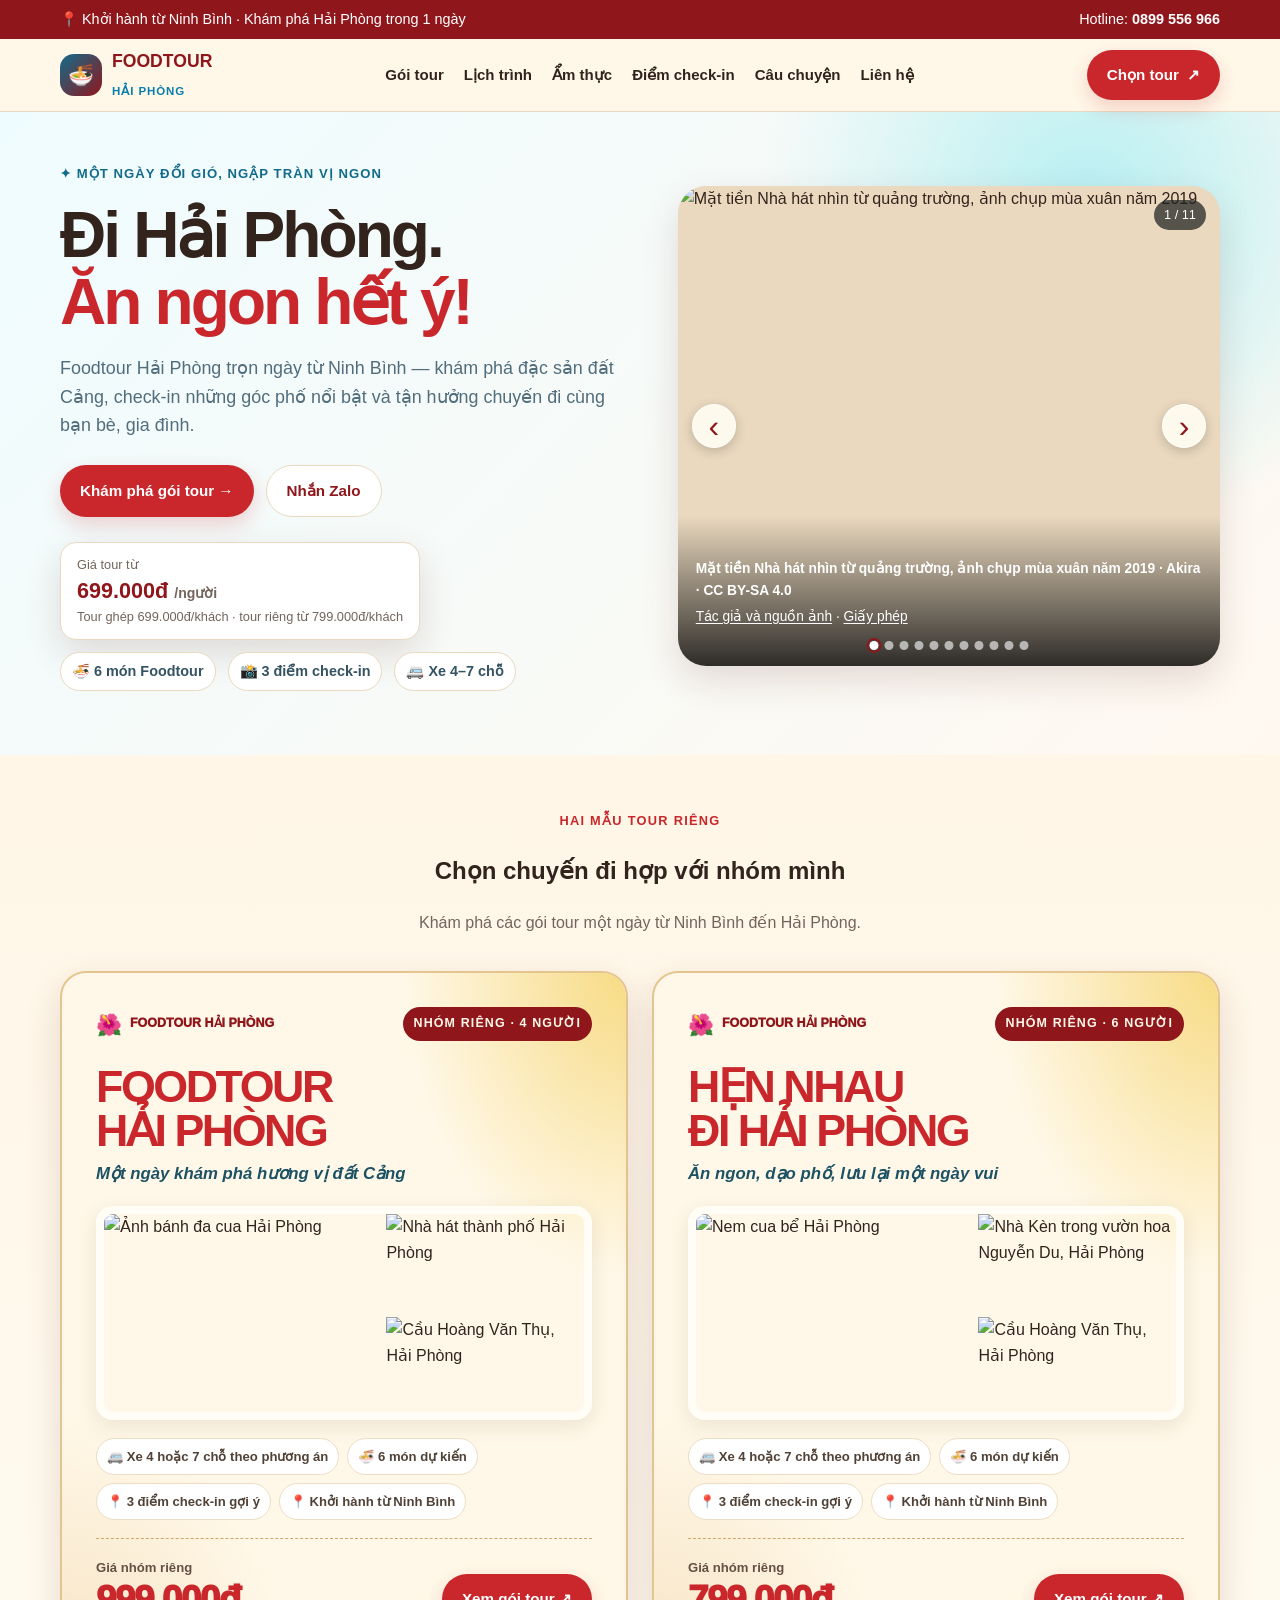
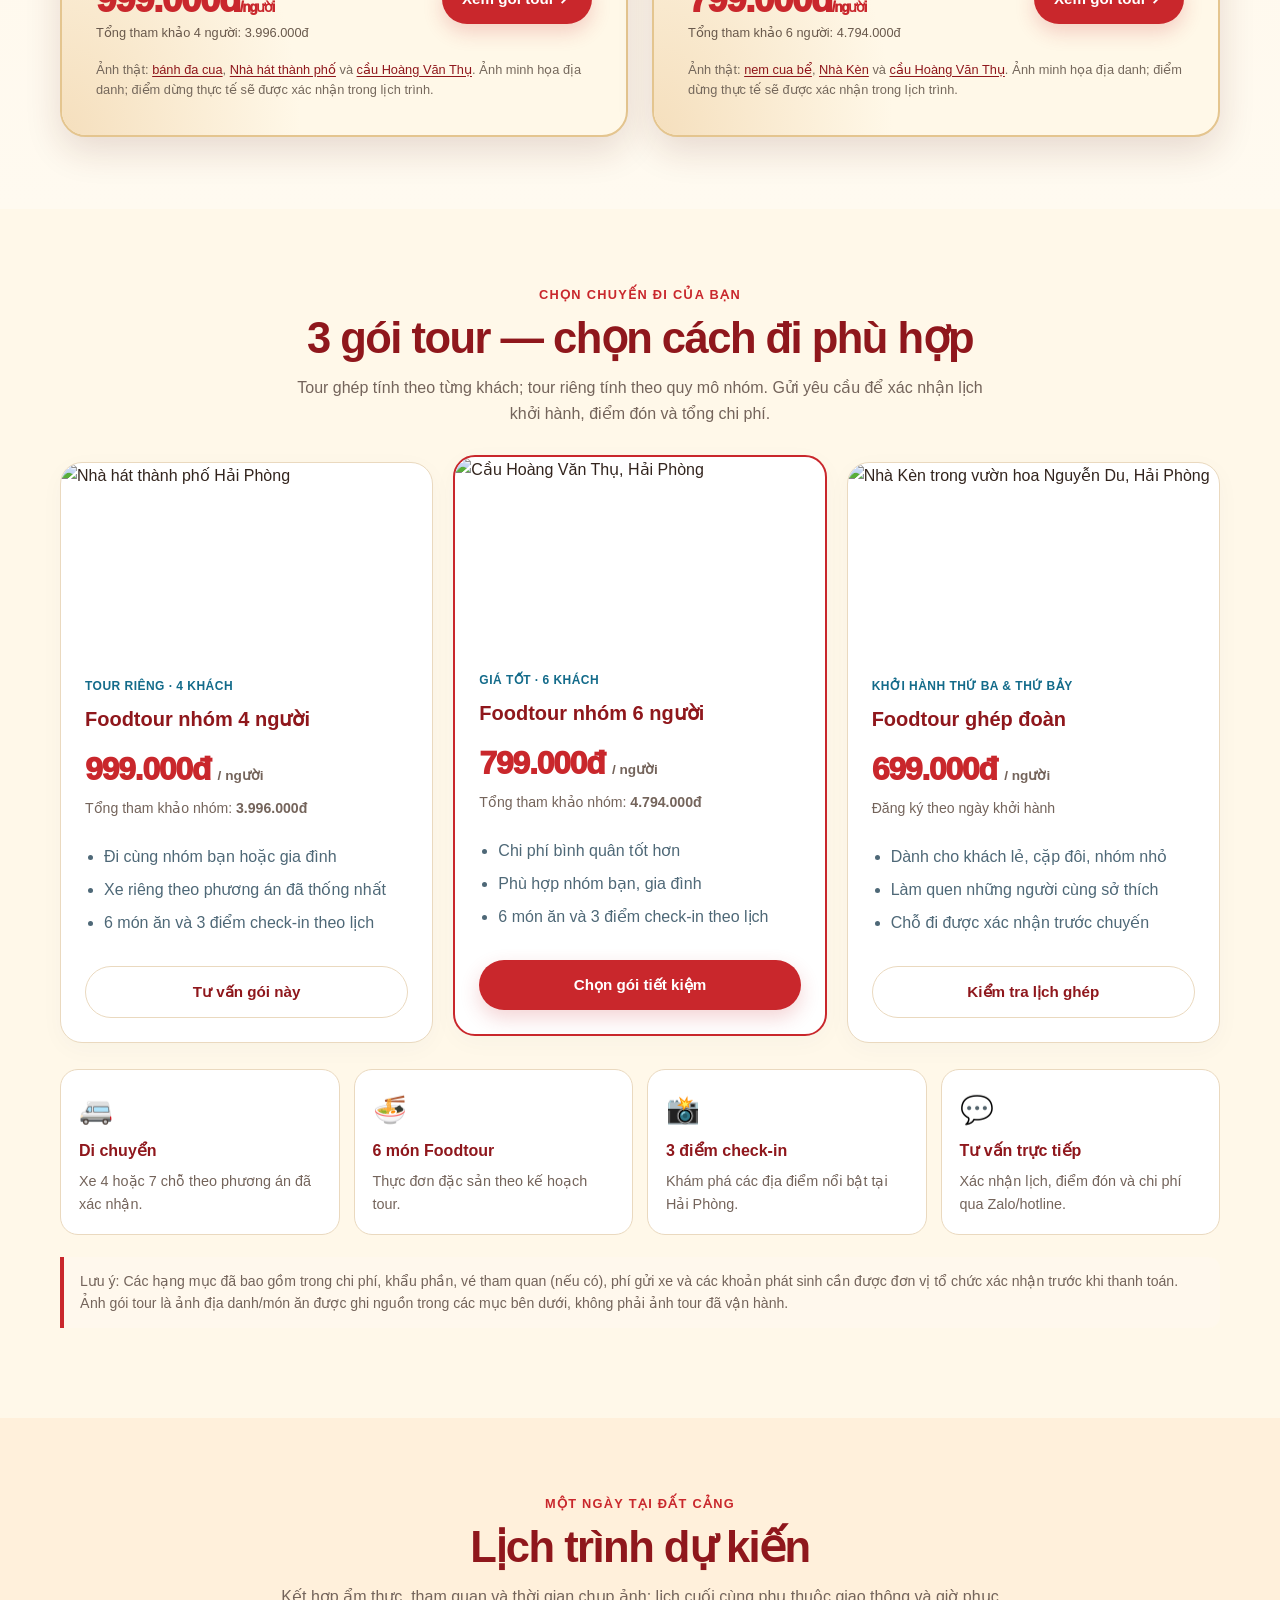
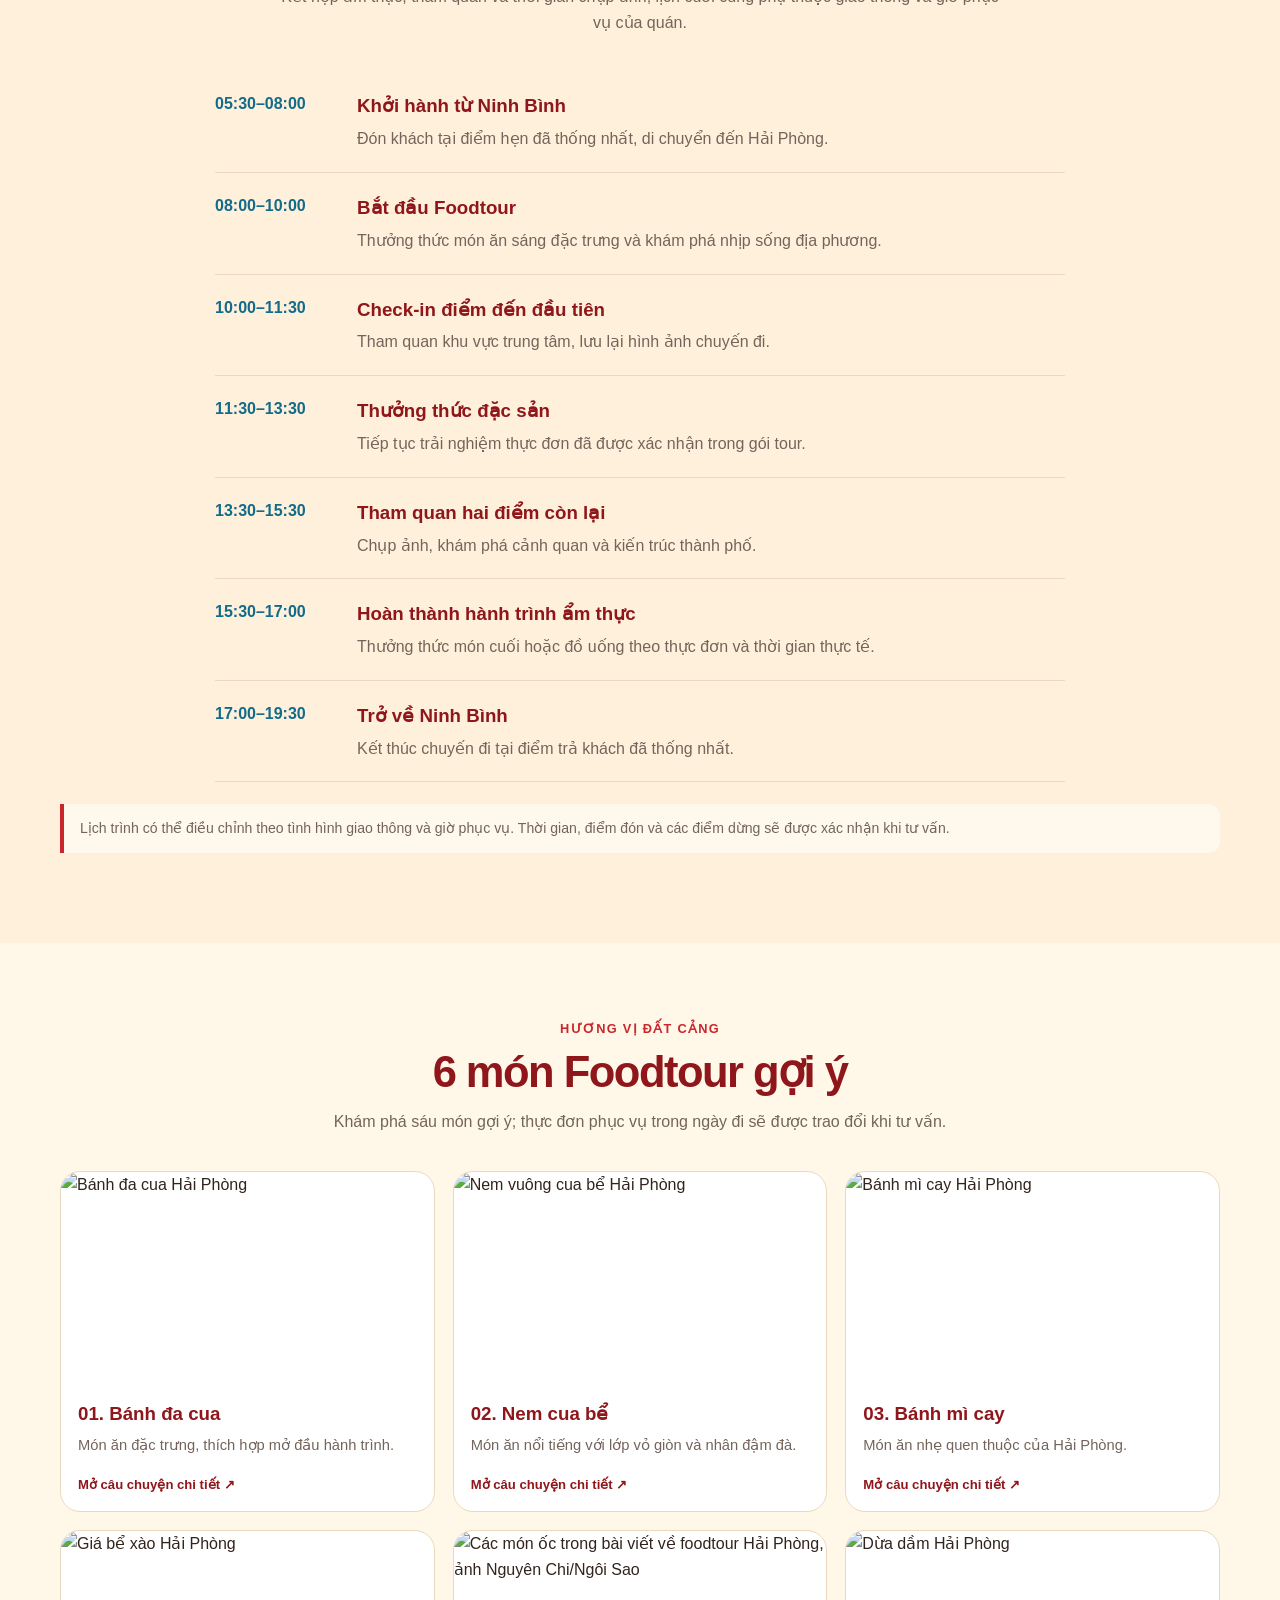
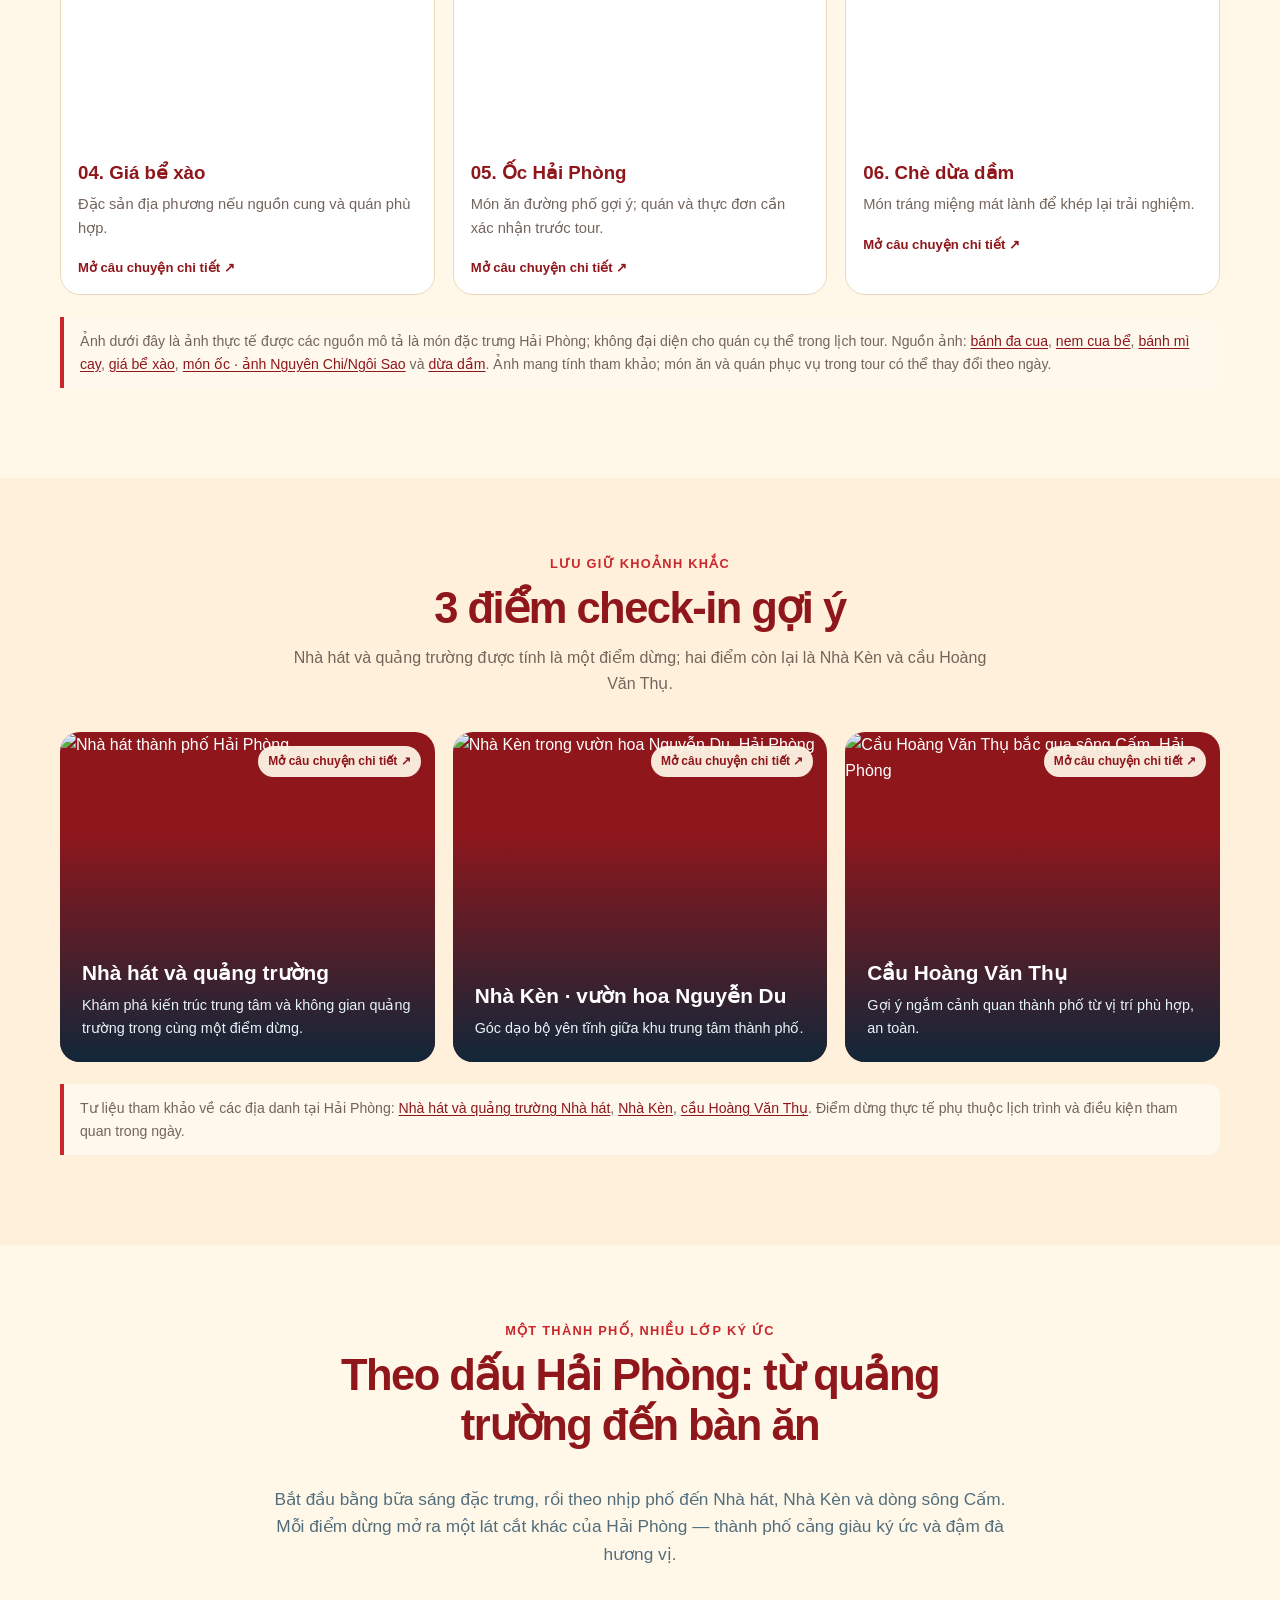
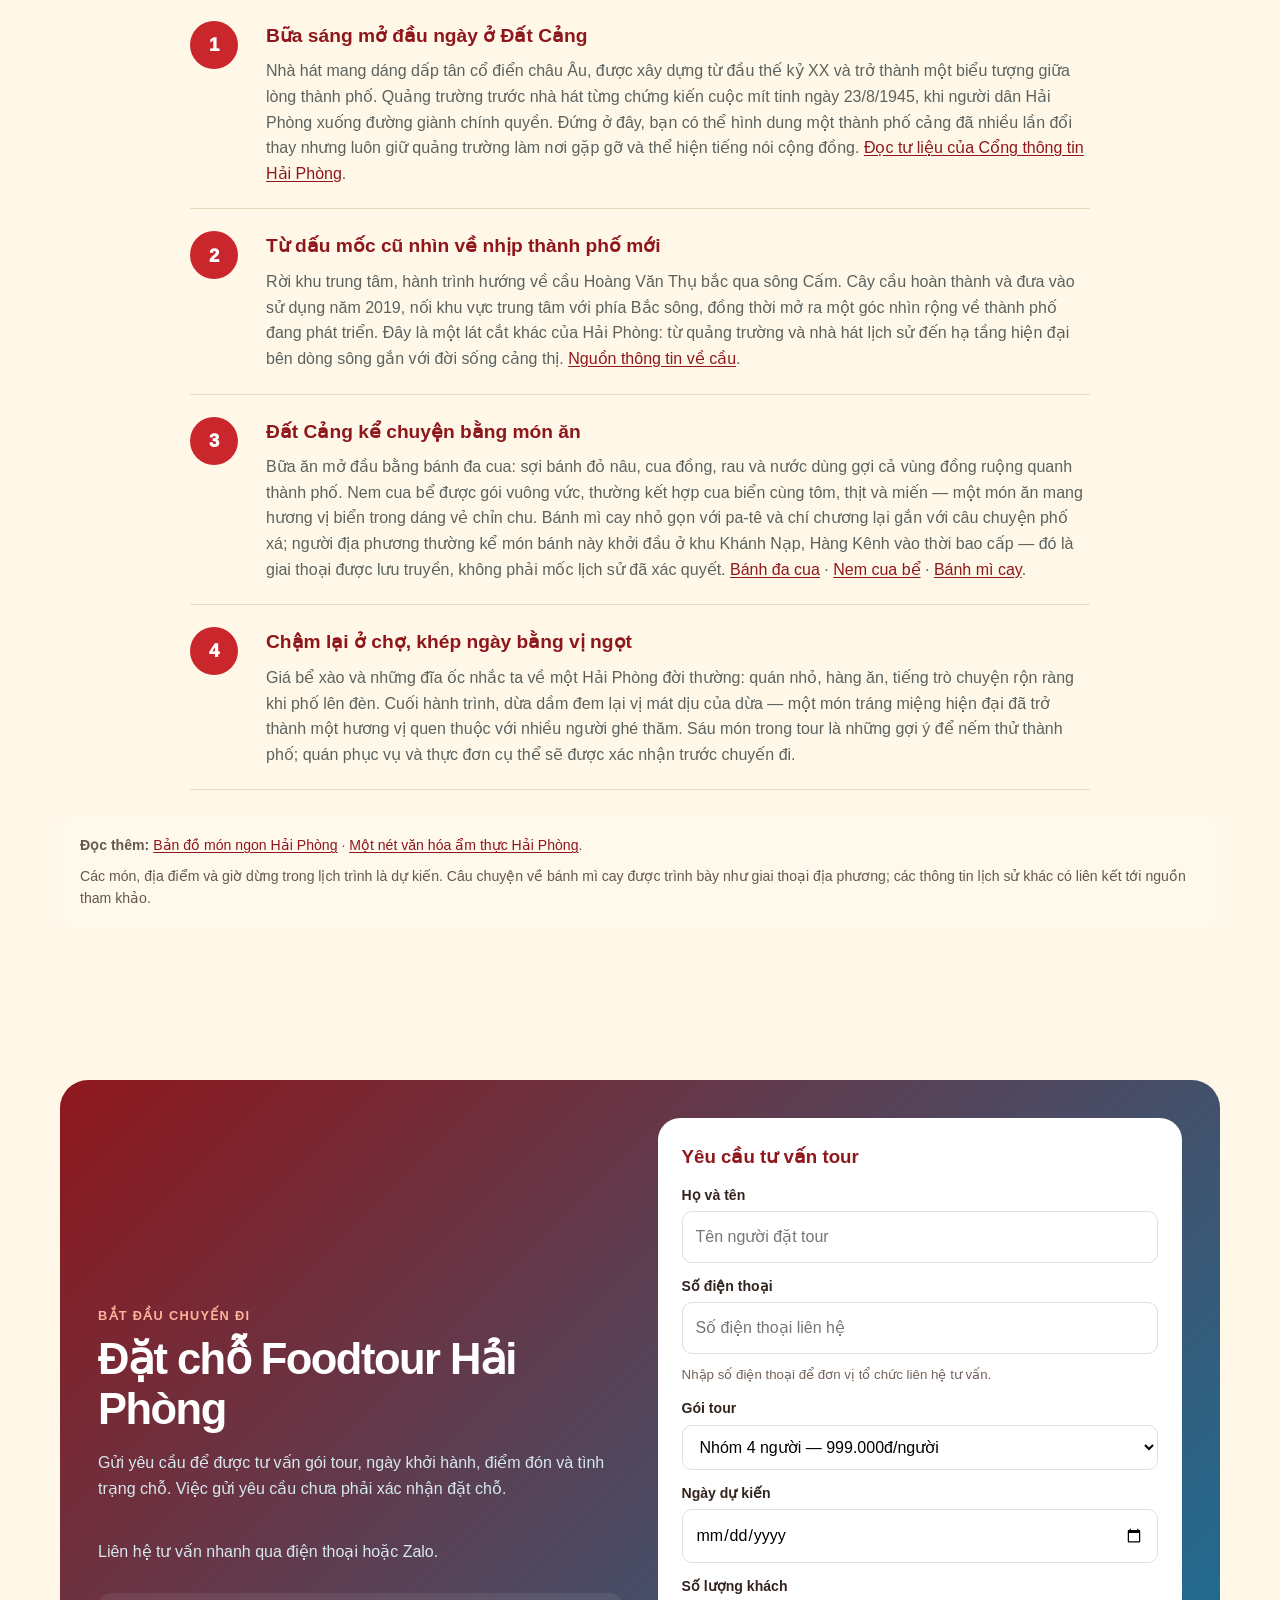
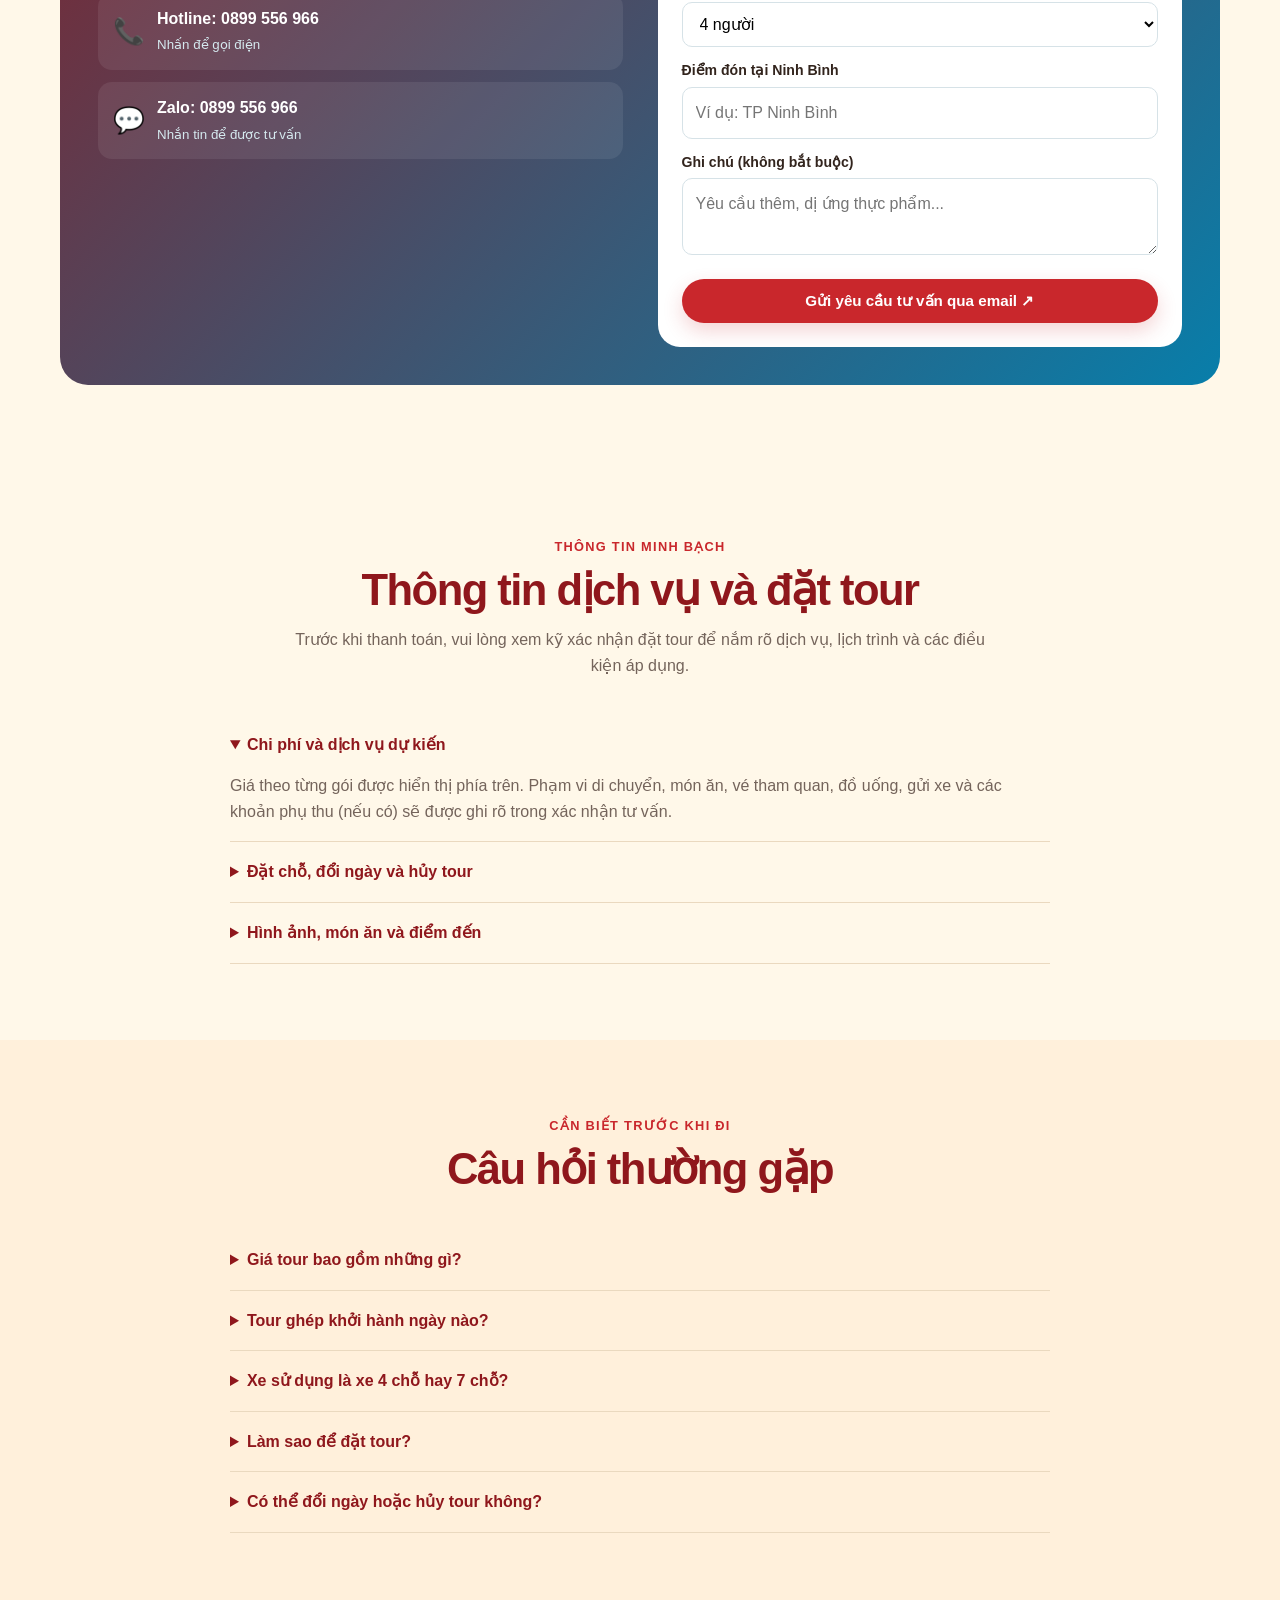
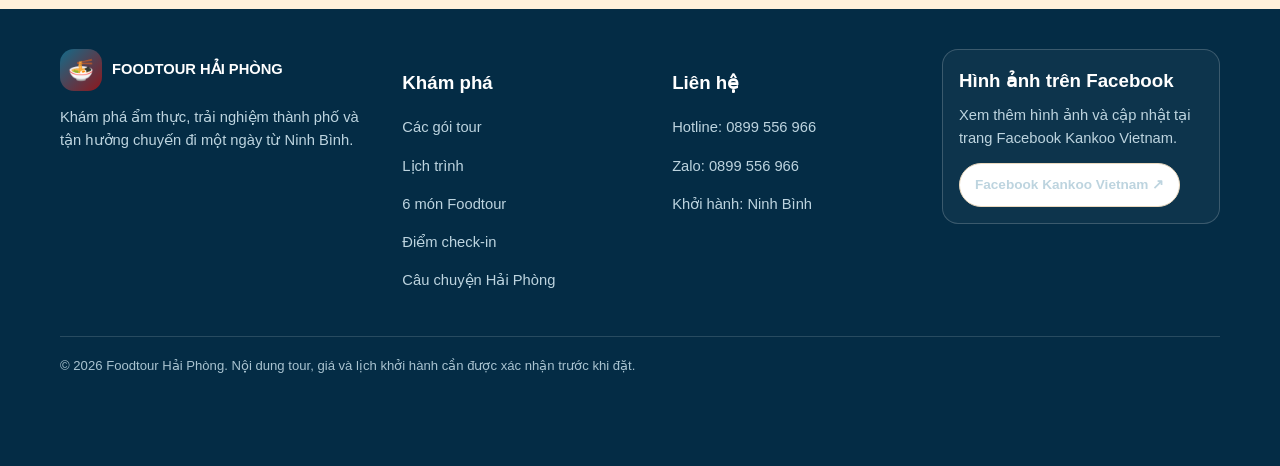
==== index.html @ d8fe3d0b "Cập nhật giá tour và nội dung tư vấn" ====
<!doctype html>
<html lang="vi">
<head>
<meta charset="utf-8"><meta name="viewport" content="width=device-width, initial-scale=1">
<meta name="description" content="Foodtour Hải Phòng 1 ngày từ Ninh Bình. Ba gói tour nhóm 4, nhóm 6 và tour ghép thứ Ba, thứ Bảy. Liên hệ 0899556966 để tư vấn lịch khởi hành.">
<meta name="theme-color" content="#063b5c"><meta name="robots" content="index,follow"><meta property="og:type" content="website"><meta property="og:locale" content="vi_VN"><meta property="og:title" content="Foodtour Hải Phòng | Tour 1 ngày từ Ninh Bình"><meta property="og:description" content="Khám phá ẩm thực Hải Phòng trong một ngày. Xem gói tour và gửi yêu cầu tư vấn qua Zalo hoặc hotline."><link rel="icon" href="data:image/svg+xml,%3Csvg xmlns='http://www.w3.org/2000/svg' viewBox='0 0 64 64'%3E%3Crect width='64' height='64' rx='18' fill='%23073b5b'/%3E%3Ctext x='50%25' y='52%25' dominant-baseline='middle' text-anchor='middle' font-size='38'%3E%F0%9F%8D%9C%3C/text%3E%3C/svg%3E"><title>Foodtour Hải Phòng | Tour 1 ngày từ Ninh Bình</title>
<style>
:root{--navy:#8f171c;--blue:#136b8a;--cyan:#e0f4f8;--orange:#c9272c;--ink:#32241d;--muted:#74645b;--paper:#fff8e9;--line:#ead9bf;--green:#168b62;--shadow:0 14px 36px rgba(88,28,20,.14)}*{box-sizing:border-box}html{scroll-behavior:smooth;scroll-padding-top:84px}body{margin:0;font-family:"Segoe UI",Arial,Tahoma,sans-serif;color:var(--ink);background:var(--paper);line-height:1.6}a{color:inherit;text-decoration:none}img{display:block;max-width:100%}.wrap{width:min(1160px,92%);margin:auto}.topbar{background:var(--navy);color:white;font-size:.9rem;padding:8px 0}.topbar .wrap{display:flex;justify-content:space-between;gap:12px;flex-wrap:wrap}.nav{position:sticky;top:0;z-index:20;background:#fff8e9ed;backdrop-filter:blur(12px);border-bottom:1px solid var(--line)}.navin{display:flex;align-items:center;justify-content:space-between;min-height:72px;gap:20px}.brand{display:flex;align-items:center;gap:10px;font-weight:900;color:var(--navy);font-size:1.1rem}.logo{width:42px;height:42px;border-radius:14px;display:grid;place-items:center;background:linear-gradient(135deg,var(--blue),var(--navy));color:white;font-size:1.3rem}.links{display:flex;align-items:center;gap:20px;font-size:.94rem;font-weight:650}.links a:hover{color:var(--orange)}.btn{display:inline-flex;justify-content:center;align-items:center;gap:8px;border:0;border-radius:999px;padding:13px 20px;font-weight:800;cursor:pointer;transition:.2s;font-size:.95rem}.btn:hover{transform:translateY(-2px)}.primary{background:var(--orange);color:white;box-shadow:0 8px 20px #c9272c33}.secondary{background:white;color:var(--navy);border:1px solid var(--line)}.hero{padding:48px 0 64px;background:radial-gradient(circle at 85% 15%,#b7eff2 0,transparent 27%),linear-gradient(135deg,#effcff,#fff8f0)}.hero-grid{display:grid;grid-template-columns:1.03fr .97fr;gap:42px;align-items:center}.eyebrow{display:inline-flex;gap:8px;align-items:center;color:var(--blue);font-size:.82rem;font-weight:900;text-transform:uppercase;letter-spacing:.08em}.hero h1{font-size:clamp(2.4rem,5vw,4.5rem);line-height:1.05;letter-spacing:-.045em;margin:16px 0}.hero h1 span{color:var(--orange)}.lead{font-size:1.12rem;color:#526d7c;max-width:600px}.hero-actions{display:flex;gap:12px;flex-wrap:wrap;margin:25px 0}.ticks{display:flex;gap:12px;flex-wrap:wrap;font-size:.9rem;font-weight:700;color:#345363}.ticks span{background:#fff;padding:7px 11px;border:1px solid var(--line);border-radius:999px}.hero-photo{position:relative}.hero-photo img{width:100%;height:480px;object-fit:cover;border-radius:28px;box-shadow:var(--shadow)}.float-card{position:absolute;bottom:20px;left:-18px;background:white;padding:15px 18px;border-radius:18px;box-shadow:var(--shadow);max-width:230px}.float-card strong{display:block;font-size:1.25rem;color:var(--navy)}.section{padding:76px 0}.section.tint{background:#fff0db}.section-head{max-width:720px;margin:0 auto 36px;text-align:center}.kicker{font-weight:900;color:var(--orange);font-size:.8rem;letter-spacing:.1em;text-transform:uppercase}.section h2{font-size:clamp(1.9rem,3.4vw,3rem);line-height:1.15;letter-spacing:-.035em;margin:8px 0 12px;color:var(--navy)}.section-head p{color:var(--muted);margin:0}.cards{display:grid;grid-template-columns:repeat(3,1fr);gap:20px}.tour-card{background:white;border:1px solid var(--line);border-radius:22px;overflow:hidden;box-shadow:0 6px 24px #073b5b08;display:flex;flex-direction:column;position:relative}.tour-card.featured{border:2px solid var(--orange);transform:translateY(-7px)}.tour-card img{height:190px;width:100%;object-fit:cover}.tour-body{padding:24px;display:flex;flex-direction:column;flex:1}.pill{font-size:.75rem;font-weight:900;letter-spacing:.04em;text-transform:uppercase;color:var(--blue)}.tour-card h3{margin:7px 0;font-size:1.25rem;color:var(--navy)}.price{font-size:2rem;line-height:1.2;font-weight:950;color:var(--orange);letter-spacing:-.04em;margin:8px 0}.price small{font-size:.85rem;color:var(--muted);font-weight:700;letter-spacing:0}.total{font-size:.88rem;color:var(--muted)}.tour-body ul{padding-left:19px;color:#4e6877;margin:18px 0 24px}.tour-body li{margin:7px 0}.tour-body .btn{margin-top:auto}.included{display:grid;grid-template-columns:repeat(4,1fr);gap:14px;margin-top:26px}.include{background:white;border:1px solid var(--line);padding:18px;border-radius:18px}.icon{font-size:1.7rem}.include strong{display:block;margin:6px 0;color:var(--navy)}.include p{font-size:.9rem;color:var(--muted);margin:0}.timeline{max-width:850px;margin:auto}.stop{display:grid;grid-template-columns:120px 1fr;gap:22px;padding:20px 0;border-bottom:1px solid var(--line)}.time{font-weight:900;color:var(--blue)}.stop h3{margin:0 0 5px;color:var(--navy)}.stop p{margin:0;color:var(--muted)}.note{font-size:.88rem;color:var(--muted);background:#fff8ed;border-left:4px solid var(--orange);padding:13px 16px;border-radius:0 12px 12px 0;margin-top:22px}.food-grid{display:grid;grid-template-columns:repeat(3,1fr);gap:18px}.food{border-radius:20px;overflow:hidden;background:white;border:1px solid var(--line)}.food img{width:100%;height:210px;object-fit:cover}.food div{padding:17px}.food h3{margin:0 0 5px;color:var(--navy)}.food p{margin:0;color:var(--muted);font-size:.92rem}.places{display:grid;grid-template-columns:repeat(3,1fr);gap:18px}.place{position:relative;border-radius:20px;overflow:hidden;min-height:330px;color:white;background:var(--navy)}.place img{position:absolute;inset:0;width:100%;height:100%;object-fit:cover}.place:after{content:"";position:absolute;inset:0;background:linear-gradient(0deg,#06283bea,transparent 70%)}.place-copy{position:absolute;z-index:1;bottom:0;padding:22px}.place h3{font-size:1.3rem;margin:0 0 5px}.place p{margin:0;color:#e7f4f7;font-size:.9rem}.booking{background:linear-gradient(135deg,var(--navy),#087eaa);color:white;border-radius:28px;padding:38px;display:grid;grid-template-columns:1fr 1fr;gap:35px;align-items:center}.booking h2{color:white}.booking p{color:#d5e9ef}.contact-points{display:grid;gap:12px;margin-top:22px}.contact-item{display:flex;align-items:center;gap:12px;background:#ffffff13;padding:13px 15px;border-radius:14px}.contact-item b{display:block}.contact-item small{color:#d5e9ef}.form{background:white;color:var(--ink);padding:24px;border-radius:22px}.form label{display:block;font-weight:750;font-size:.88rem;margin:12px 0 5px}.form input,.form select,.form textarea{width:100%;padding:12px 13px;border:1px solid #d6e2e7;border-radius:10px;font:inherit;background:#fff}.form .btn{width:100%;margin-top:16px}.form small{display:block;color:var(--muted);margin-top:10px}.faq{max-width:820px;margin:auto}.faq details{border-bottom:1px solid var(--line);padding:17px 0}.faq summary{font-weight:800;cursor:pointer;color:var(--navy)}.faq details p{color:var(--muted);margin-bottom:0}.footer{background:#042c45;color:#e6f2f6;padding:40px 0 90px}.footgrid{display:grid;grid-template-columns:1.3fr 1fr 1fr 1.15fr;gap:28px}.facebook-card{align-self:start;padding:16px;border:1px solid #ffffff30;border-radius:16px;background:#ffffff0a}.facebook-card h3{margin:0 0 8px}.facebook-card p{margin:0 0 12px}.facebook-card .btn{padding:10px 15px;font-size:.85rem}.footer p,.footer a{color:#bdd4df;font-size:.92rem}.footer h3{color:white}.copyright{border-top:1px solid #ffffff25;margin-top:28px;padding-top:18px;color:#a9c3d0;font-size:.82rem}.sticky-cta{display:none;position:fixed;bottom:0;left:0;right:0;padding:10px;background:#fffdf9f2;backdrop-filter:blur(12px);border-top:1px solid var(--line);z-index:30;gap:10px}.sticky-cta .btn{flex:1;padding:12px 8px}.mobile-menu{display:none}.menu-toggle{display:none;background:white;color:var(--navy);border:1px solid var(--line);border-radius:12px;padding:10px 12px;font:inherit;font-weight:800;cursor:pointer}.mobile-links{display:none}.form input:focus,.form select:focus,.form textarea:focus,.menu-toggle:focus-visible,a:focus-visible,button:focus-visible,summary:focus-visible{outline:3px solid #f7b99f;outline-offset:2px}.form-status{margin-top:12px;padding:12px;border-radius:10px;background:#eaf7f2;color:#165c47;font-size:.9rem}.form-status[hidden]{display:none}
@media(max-width:900px){.links{gap:12px;font-size:.85rem}.hero-grid{gap:25px}.hero-carousel{height:400px}.included{grid-template-columns:repeat(2,1fr)}.booking{padding:26px}.cards{gap:12px}.tour-body{padding:18px}.price{font-size:1.7rem}}
@media(max-width:700px){.topbar .wrap{justify-content:center;text-align:center}.navin{min-height:64px}.links{display:none}.menu-toggle{display:inline-flex}.navin{flex-wrap:wrap}.mobile-links{display:none;flex-basis:100%;padding:0 0 14px;gap:6px}.mobile-links.open{display:grid}.mobile-links a{padding:10px 12px;border-radius:10px;background:#f0f9fb;font-weight:700}.hero{padding:35px 0 45px}.hero-grid{grid-template-columns:1fr}.hero h1{font-size:2.75rem}.hero-carousel{height:320px}.hero-price{margin:15px 0 12px}.section{padding:55px 0}.cards,.food-grid,.places{grid-template-columns:1fr}.tour-card.featured{transform:none}.tour-card img{height:220px}.included{grid-template-columns:1fr 1fr}.stop{grid-template-columns:86px 1fr;gap:12px}.booking{grid-template-columns:1fr;padding:23px}.footgrid{grid-template-columns:1fr;gap:12px}.sticky-cta{display:flex}.footer{padding-bottom:100px}.section-head{text-align:left}.hero-actions .btn{flex:1}.hide-mobile{display:none}}
/* Poster-inspired package feature */
.poster-section{padding:56px 0 72px;background:linear-gradient(180deg,#fff6e7,#fffaf0)}
.poster-grid{display:grid;grid-template-columns:repeat(2,minmax(0,1fr));gap:24px;align-items:stretch}
.promo-poster{position:relative;overflow:hidden;isolation:isolate;border:2px solid #e4c58f;border-radius:26px;background:#fff8e8;box-shadow:var(--shadow);padding:clamp(20px,3vw,34px);display:flex;flex-direction:column}
.promo-poster:before{content:"";position:absolute;z-index:-1;inset:0;background:radial-gradient(ellipse at 100% 0%,#f7db85 0,transparent 28%),radial-gradient(ellipse at 0% 100%,#f5dfbd 0,transparent 30%)}
.poster-topline{display:flex;align-items:center;justify-content:space-between;gap:10px;font-size:.78rem;font-weight:900;letter-spacing:.09em;text-transform:uppercase;color:#8f171c}
.poster-brand{display:flex;gap:8px;align-items:center;font-weight:950;letter-spacing:0}.poster-brand span:first-child{font-size:1.3rem}
.poster-tag{background:#8f171c;color:#fff8e8;padding:7px 11px;border-radius:999px;white-space:nowrap}
.poster-title{font-size:clamp(2rem,3.5vw,3.15rem);line-height:.98;letter-spacing:-.055em;color:#c9272c;margin:24px 0 8px;text-transform:uppercase}
.poster-subtitle{font-family:"Segoe UI",Arial,Tahoma,sans-serif;font-style:italic;font-size:1.05rem;font-weight:700;color:#1c5264;margin:0 0 18px}
.poster-photo{display:grid;grid-template-columns:1.25fr .9fr;grid-template-rows:repeat(2,95px);gap:8px;border:8px solid #fffdf6;border-radius:17px;box-shadow:0 6px 20px #50351b1c;overflow:hidden}
.poster-photo img{height:100%;width:100%;object-fit:cover}.poster-photo img:first-child{grid-row:1 / 3}
.poster-inclusions{display:flex;flex-wrap:wrap;gap:8px;margin:18px 0}.poster-inclusions span{background:#fff;border:1px solid #edddc3;border-radius:999px;padding:7px 10px;font-size:.82rem;font-weight:750;color:#514237}
.poster-bottom{display:flex;align-items:center;justify-content:space-between;gap:16px;margin-top:auto;padding-top:15px;border-top:1px dashed #cba96a}
.poster-price-label{font-size:.82rem;color:#635044;font-weight:700}.poster-price{display:block;font-size:clamp(1.65rem,3vw,2.3rem);line-height:1.1;color:#c9272c;font-weight:950;letter-spacing:-.04em}.poster-total{font-size:.8rem;color:#69594c;margin-top:3px}
.poster-cta{flex-shrink:0}.poster-footnote{margin:16px 0 0;font-size:.8rem;color:#75685c}.poster-footnote a,.note a{color:#8f171c;text-decoration:underline;text-underline-offset:2px}.hero-credit{position:absolute;right:12px;bottom:12px;z-index:2;background:#fffdf2e8;padding:6px 9px;border-radius:8px;color:#5c382f;font-size:.72rem;font-weight:750}
.story{max-width:900px;margin:auto}.story-intro{font-size:1.08rem;color:#526d7c;text-align:center;max-width:760px;margin:0 auto 30px}.story-step{display:grid;grid-template-columns:58px 1fr;gap:18px;padding:22px 0;border-bottom:1px solid var(--line)}.story-number{width:48px;height:48px;display:grid;place-items:center;border-radius:50%;background:#c9272c;color:white;font-weight:950;font-size:1.15rem}.story-step h3{margin:0 0 7px;color:var(--navy);font-size:1.2rem}.story-step p{margin:0;color:#5b625e}.story-step a,.story-sources a{color:#8f171c;text-decoration:underline;text-underline-offset:2px}.story-sources{margin-top:26px;padding:18px 20px;border-radius:16px;background:#fff8ed;color:#66584c;font-size:.88rem}.story-sources p{margin:0 0 8px}.story-sources p:last-child{margin-bottom:0}
@media(max-width:700px){.poster-section{padding:42px 0 54px}.poster-grid{grid-template-columns:1fr;gap:18px}.promo-poster{border-radius:22px}.poster-title{font-size:2.6rem}.poster-photo{grid-template-rows:82px 82px}.story-step{grid-template-columns:42px 1fr;gap:12px;padding:18px 0}.story-number{width:38px;height:38px;font-size:1rem}.story-intro{text-align:left}}.food,.place{cursor:pointer}.food{transition:transform .2s,box-shadow .2s}.food:hover{transform:translateY(-3px);box-shadow:var(--shadow)}.food:focus-visible,.place:focus-visible{outline:3px solid #c9272c;outline-offset:4px}.food::after{content:'Chạm để khám phá câu chuyện ↗';display:block;padding:0 17px 16px;color:#8f171c;font-size:.82rem;font-weight:800}.place::before{content:'Mở câu chuyện ↗';position:absolute;z-index:2;right:14px;top:14px;padding:6px 10px;border-radius:999px;background:#fff8e9ed;color:#8f171c;font-size:.75rem;font-weight:850}.food,.place{display:block;text-decoration:none}.food::after{content:"Mở câu chuyện chi tiết ↗"}.place::before{content:"Mở câu chuyện chi tiết ↗"}/* Vietnamese-safe type and the Opera House photo gallery */
.hero-price{display:grid;gap:2px;width:max-content;max-width:100%;margin:18px 0 12px;padding:12px 16px;border:1px solid var(--line);border-radius:16px;background:#fff;box-shadow:var(--shadow)}.hero-price>span{font-size:.8rem;color:var(--muted)}.hero-price strong{font-size:1.35rem;color:var(--navy);line-height:1.25}.hero-price small{font-size:.88rem;color:var(--muted)}
.hero-carousel{position:relative;height:480px;overflow:hidden;border-radius:28px;background:#ead9bf;box-shadow:var(--shadow)}.hero-carousel>img{width:100%;height:100%;object-fit:cover;transition:opacity .35s ease}.hero-carousel>img.is-changing{opacity:.25}.slide-control{position:absolute;z-index:2;top:50%;transform:translateY(-50%);width:44px;height:44px;border:1px solid #ffffffb8;border-radius:50%;background:#fffdf2e8;color:#8f171c;font-size:2rem;line-height:1;cursor:pointer;box-shadow:0 3px 12px #0003}.slide-control.prev{left:14px}.slide-control.next{right:14px}.slide-counter{position:absolute;top:14px;right:14px;padding:5px 10px;border-radius:999px;background:#1c201eb8;color:white;font-size:.8rem}.slide-caption{position:absolute;inset:auto 0 0;display:grid;gap:4px;padding:42px 18px 38px;background:linear-gradient(transparent,#111d);color:white;font-size:.86rem}.slide-caption span:first-child{font-weight:750}.slide-caption a{color:#fff;text-decoration:underline;text-underline-offset:2px}.slide-dots{position:absolute;z-index:2;bottom:12px;left:50%;transform:translateX(-50%);display:flex;gap:6px;max-width:90%;overflow-x:auto;padding:4px}.slide-dot{flex:0 0 9px;width:9px;height:9px;padding:0;border:0;border-radius:50%;background:#ffffff9c;cursor:pointer}.slide-dot[aria-current="true"]{background:white;outline:2px solid #8f171c;outline-offset:1px}.hero-carousel:focus-within .slide-control,.hero-carousel:hover .slide-control{opacity:1}</style>
</head>
<body>
<div class="topbar"><div class="wrap"><span>📍 Khởi hành từ Ninh Bình · Khám phá Hải Phòng trong 1 ngày</span><span>Hotline: <a href="tel:0899556966"><b>0899 556 966</b></a></span></div></div>
<header class="nav"><div class="wrap navin"><a class="brand" href="#home"><span class="logo">🍜</span><span>FOODTOUR<br><small style="font-size:.72rem;letter-spacing:.08em;color:#087eaa">HẢI PHÒNG</small></span></a><nav class="links" aria-label="Điều hướng chính"><a href="#goi-tour">Gói tour</a><a href="#lich-trinh">Lịch trình</a><a href="#am-thuc">Ẩm thực</a><a href="#checkin">Điểm check-in</a><a href="#cau-chuyen">Câu chuyện</a><a href="#lien-he">Liên hệ</a></nav><a class="btn primary" href="#goi-tour">Chọn tour <span aria-hidden="true">↗</span></a><button class="menu-toggle" type="button" aria-expanded="false" aria-controls="mobileLinks">☰ Menu</button><nav class="mobile-links" id="mobileLinks" aria-label="Điều hướng di động"><a href="#goi-tour">Gói tour</a><a href="#lich-trinh">Lịch trình</a><a href="#am-thuc">Ẩm thực</a><a href="#checkin">Điểm check-in</a><a href="#cau-chuyen">Câu chuyện Hải Phòng</a><a href="#lien-he">Liên hệ</a></nav></div></header>
<main>
<section class="hero" id="home"><div class="wrap hero-grid"><div><div class="eyebrow">✦ Một ngày đổi gió, ngập tràn vị ngon</div><h1>Đi Hải Phòng.<br><span>Ăn ngon hết ý!</span></h1><p class="lead">Foodtour Hải Phòng trọn ngày từ Ninh Bình — khám phá đặc sản đất Cảng, check-in những góc phố nổi bật và tận hưởng chuyến đi cùng bạn bè, gia đình.</p><div class="hero-actions"><a class="btn primary" href="#goi-tour">Khám phá gói tour →</a><a class="btn secondary" href="https://zalo.me/0899556966" data-zalo-link target="_blank" rel="noopener">Nhắn Zalo</a></div><div class="hero-price"><span>Giá tour từ</span><strong>699.000đ <small>/người</small></strong><span>Tour ghép 699.000đ/khách · tour riêng từ 799.000đ/khách</span></div><div class="ticks"><span>🍜 6 món Foodtour</span><span>📸 3 điểm check-in</span><span>🚐 Xe 4–7 chỗ</span></div></div><div class="hero-photo"><div class="hero-carousel" id="operaCarousel" aria-roledescription="carousel" aria-label="Ảnh Nhà hát lớn Hải Phòng"><img id="heroSlideImage" src="" alt="" fetchpriority="high" decoding="async"><button class="slide-control prev" type="button" aria-label="Ảnh trước">‹</button><button class="slide-control next" type="button" aria-label="Ảnh tiếp theo">›</button><div class="slide-counter" id="heroSlideCounter" aria-live="polite"></div><div class="slide-caption"><span id="heroSlideCaption"></span><span><a id="heroSlideSource" target="_blank" rel="noopener">Tác giả và nguồn ảnh</a> · <a id="heroSlideLicense" target="_blank" rel="noopener">Giấy phép</a></span></div><div class="slide-dots" id="heroSlideDots" aria-label="Chọn ảnh"></div></div></div></div></section>
<section class="poster-section" aria-labelledby="poster-heading"><div class="wrap"><div class="section-head"><div class="kicker">Hai mẫu tour riêng</div><h2 id="poster-heading">Chọn chuyến đi hợp với nhóm mình</h2><p>Khám phá các gói tour một ngày từ Ninh Bình đến Hải Phòng.</p></div><div class="poster-grid">
<article class="promo-poster" aria-label="Poster tour riêng nhóm 4 người"><div class="poster-topline"><span class="poster-brand"><span aria-hidden="true">🌺</span> Foodtour Hải Phòng</span><span class="poster-tag">Nhóm riêng · 4 người</span></div><h3 class="poster-title">Foodtour<br>Hải Phòng</h3><p class="poster-subtitle">Một ngày khám phá hương vị đất Cảng</p><div class="poster-photo"><img src="https://peuplesdumekong.com/upload/images/Blog/banh-da-cua-hai-phong.jpg" alt="Ảnh bánh đa cua Hải Phòng" loading="lazy" decoding="async"><img src="https://cdn.haiphong.gov.vn/gov-hpg/upload/haiphong/product/2020/9/b9fe0fd4f9d0068e5fc1-62b69c79375743b1895f25a567d941d9.jpg?maxwidth=1000" alt="Nhà hát thành phố Hải Phòng" loading="lazy" decoding="async"><img src="https://cdn.haiphong.gov.vn/gov-hpg/upload/hpgov/2020/03/CauHVT16372.jpg" alt="Cầu Hoàng Văn Thụ, Hải Phòng" loading="lazy" decoding="async"></div><div class="poster-inclusions"><span>🚐 Xe 4 hoặc 7 chỗ theo phương án</span><span>🍜 6 món dự kiến</span><span>📍 3 điểm check-in gợi ý</span><span>📍 Khởi hành từ Ninh Bình</span></div><div class="poster-bottom"><div><span class="poster-price-label">Giá nhóm riêng</span><strong class="poster-price">999.000đ<span style="font-size:.88rem">/người</span></strong><div class="poster-total">Tổng tham khảo 4 người: 3.996.000đ</div></div><a class="btn primary poster-cta" href="#goi-tour">Xem gói tour ↗</a></div><p class="poster-footnote">Ảnh thật: <a href="https://peuplesdumekong.com/blog/tour-gastronomique-hai-phong-street-food" target="_blank" rel="noopener">bánh đa cua</a>, <a href="https://haiphong.gov.vn/Hai-Phong-Thanh-Pho-Toi-Yeu/Nha-hat-thanh-pho---Chung-tich-lich-su-va-nghe-thuat-52517" target="_blank" rel="noopener">Nhà hát thành phố</a> và <a href="https://haiphong.gov.vn/tin-tuc-su-kien/Cong-trinh-cau-Hoang-Van-Thu-lung-linh-ruc-ro-vao-ban-dem-38960" target="_blank" rel="noopener">cầu Hoàng Văn Thụ</a>. Ảnh minh họa địa danh; điểm dừng thực tế sẽ được xác nhận trong lịch trình.</p></article>
<article class="promo-poster" aria-label="Poster tour riêng nhóm 6 người"><div class="poster-topline"><span class="poster-brand"><span aria-hidden="true">🌺</span> Foodtour Hải Phòng</span><span class="poster-tag">Nhóm riêng · 6 người</span></div><h3 class="poster-title">Hẹn nhau<br>đi Hải Phòng</h3><p class="poster-subtitle">Ăn ngon, dạo phố, lưu lại một ngày vui</p><div class="poster-photo"><img src="https://cdn.haiphong.gov.vn/gov-hpg/upload/hpgov/2020/03/nemv6371.jpg" alt="Nem cua bể Hải Phòng" loading="lazy" decoding="async"><img src="https://cdn.haiphong.gov.vn/gov-hpg/SiteFolders/Root/6458/tintuc/2023/12/img_4991638388558926604312.jpg" alt="Nhà Kèn trong vườn hoa Nguyễn Du, Hải Phòng" loading="lazy" decoding="async"><img src="https://cdn.haiphong.gov.vn/gov-hpg/upload/hpgov/2020/03/CauHVT16372.jpg" alt="Cầu Hoàng Văn Thụ, Hải Phòng" loading="lazy" decoding="async"></div><div class="poster-inclusions"><span>🚐 Xe 4 hoặc 7 chỗ theo phương án</span><span>🍜 6 món dự kiến</span><span>📍 3 điểm check-in gợi ý</span><span>📍 Khởi hành từ Ninh Bình</span></div><div class="poster-bottom"><div><span class="poster-price-label">Giá nhóm riêng</span><strong class="poster-price">799.000đ<span style="font-size:.88rem">/người</span></strong><div class="poster-total">Tổng tham khảo 6 người: 4.794.000đ</div></div><a class="btn primary poster-cta" href="#goi-tour">Xem gói tour ↗</a></div><p class="poster-footnote">Ảnh thật: <a href="https://haiphong.gov.vn/Hai-Phong-Thanh-Pho-Toi-Yeu/Doc-dao-nem-vuong-Hai-Phong-15640" target="_blank" rel="noopener">nem cua bể</a>, <a href="https://haiphong.gov.vn/hai-phong-thanh-pho-toi-yeu/tiep-tuc-to-chuc-cac-hoat-dong-van-hoa-bieu-dien-nghe-thuat-tai-nha-ken-vuon-hoa-nguyen-du-664518" target="_blank" rel="noopener">Nhà Kèn</a> và <a href="https://haiphong.gov.vn/tin-tuc-su-kien/Cong-trinh-cau-Hoang-Van-Thu-lung-linh-ruc-ro-vao-ban-dem-38960" target="_blank" rel="noopener">cầu Hoàng Văn Thụ</a>. Ảnh minh họa địa danh; điểm dừng thực tế sẽ được xác nhận trong lịch trình.</p></article>
</div></div></section><section class="section" id="goi-tour"><div class="wrap"><div class="section-head"><div class="kicker">Chọn chuyến đi của bạn</div><h2>3 gói tour — chọn cách đi phù hợp</h2><p>Tour ghép tính theo từng khách; tour riêng tính theo quy mô nhóm. Gửi yêu cầu để xác nhận lịch khởi hành, điểm đón và tổng chi phí.</p></div><div class="cards">
<article class="tour-card"><img src="https://cdn.haiphong.gov.vn/gov-hpg/upload/haiphong/product/2020/9/ccf905142f13d04d8902-ca99a0010e9a4a6ba4afbd50faffba9d.jpg?maxwidth=1000" alt="Nhà hát thành phố Hải Phòng" loading="lazy" decoding="async"><div class="tour-body"><span class="pill">Tour riêng · 4 khách</span><h3>Foodtour nhóm 4 người</h3><div class="price">999.000đ <small>/ người</small></div><div class="total">Tổng tham khảo nhóm: <b>3.996.000đ</b></div><ul><li>Đi cùng nhóm bạn hoặc gia đình</li><li>Xe riêng theo phương án đã thống nhất</li><li>6 món ăn và 3 điểm check-in theo lịch</li></ul><a class="btn secondary choose" data-tour="Nhóm 4 người — 999.000đ/người" href="#lien-he">Tư vấn gói này</a></div></article>
<article class="tour-card featured"><img src="https://cdn.haiphong.gov.vn/gov-hpg/upload/hpgov/2020/03/CauHVT16372.jpg" alt="Cầu Hoàng Văn Thụ, Hải Phòng" loading="lazy" decoding="async"><div class="tour-body"><span class="pill">Giá tốt · 6 khách</span><h3>Foodtour nhóm 6 người</h3><div class="price">799.000đ <small>/ người</small></div><div class="total">Tổng tham khảo nhóm: <b>4.794.000đ</b></div><ul><li>Chi phí bình quân tốt hơn</li><li>Phù hợp nhóm bạn, gia đình</li><li>6 món ăn và 3 điểm check-in theo lịch</li></ul><a class="btn primary choose" data-tour="Nhóm 6 người — 799.000đ/người" href="#lien-he">Chọn gói tiết kiệm</a></div></article>
<article class="tour-card"><img src="https://cdn.haiphong.gov.vn/gov-hpg/SiteFolders/Root/6458/tintuc/2023/12/img_4991638388558926604312.jpg" alt="Nhà Kèn trong vườn hoa Nguyễn Du, Hải Phòng" loading="lazy" decoding="async"><div class="tour-body"><span class="pill">Khởi hành thứ Ba & thứ Bảy</span><h3>Foodtour ghép đoàn</h3><div class="price">699.000đ <small>/ người</small></div><div class="total">Đăng ký theo ngày khởi hành</div><ul><li>Dành cho khách lẻ, cặp đôi, nhóm nhỏ</li><li>Làm quen những người cùng sở thích</li><li>Chỗ đi được xác nhận trước chuyến</li></ul><a class="btn secondary choose" data-tour="Tour ghép — 699.000đ/người, thứ Ba hoặc thứ Bảy" href="#lien-he">Kiểm tra lịch ghép</a></div></article></div>
<div class="included"><div class="include"><div class="icon">🚐</div><strong>Di chuyển</strong><p>Xe 4 hoặc 7 chỗ theo phương án đã xác nhận.</p></div><div class="include"><div class="icon">🍜</div><strong>6 món Foodtour</strong><p>Thực đơn đặc sản theo kế hoạch tour.</p></div><div class="include"><div class="icon">📸</div><strong>3 điểm check-in</strong><p>Khám phá các địa điểm nổi bật tại Hải Phòng.</p></div><div class="include"><div class="icon">💬</div><strong>Tư vấn trực tiếp</strong><p>Xác nhận lịch, điểm đón và chi phí qua Zalo/hotline.</p></div></div><p class="note">Lưu ý: Các hạng mục đã bao gồm trong chi phí, khẩu phần, vé tham quan (nếu có), phí gửi xe và các khoản phát sinh cần được đơn vị tổ chức xác nhận trước khi thanh toán. Ảnh gói tour là ảnh địa danh/món ăn được ghi nguồn trong các mục bên dưới, không phải ảnh tour đã vận hành.</p></div></section>
<section class="section tint" id="lich-trinh"><div class="wrap"><div class="section-head"><div class="kicker">Một ngày tại đất Cảng</div><h2>Lịch trình dự kiến</h2><p>Kết hợp ẩm thực, tham quan và thời gian chụp ảnh; lịch cuối cùng phụ thuộc giao thông và giờ phục vụ của quán.</p></div><div class="timeline">
<div class="stop"><div class="time">05:30–08:00</div><div><h3>Khởi hành từ Ninh Bình</h3><p>Đón khách tại điểm hẹn đã thống nhất, di chuyển đến Hải Phòng.</p></div></div>
<div class="stop"><div class="time">08:00–10:00</div><div><h3>Bắt đầu Foodtour</h3><p>Thưởng thức món ăn sáng đặc trưng và khám phá nhịp sống địa phương.</p></div></div>
<div class="stop"><div class="time">10:00–11:30</div><div><h3>Check-in điểm đến đầu tiên</h3><p>Tham quan khu vực trung tâm, lưu lại hình ảnh chuyến đi.</p></div></div>
<div class="stop"><div class="time">11:30–13:30</div><div><h3>Thưởng thức đặc sản</h3><p>Tiếp tục trải nghiệm thực đơn đã được xác nhận trong gói tour.</p></div></div>
<div class="stop"><div class="time">13:30–15:30</div><div><h3>Tham quan hai điểm còn lại</h3><p>Chụp ảnh, khám phá cảnh quan và kiến trúc thành phố.</p></div></div>
<div class="stop"><div class="time">15:30–17:00</div><div><h3>Hoàn thành hành trình ẩm thực</h3><p>Thưởng thức món cuối hoặc đồ uống theo thực đơn và thời gian thực tế.</p></div></div>
<div class="stop"><div class="time">17:00–19:30</div><div><h3>Trở về Ninh Bình</h3><p>Kết thúc chuyến đi tại điểm trả khách đã thống nhất.</p></div></div></div><p class="note">Lịch trình có thể điều chỉnh theo tình hình giao thông và giờ phục vụ. Thời gian, điểm đón và các điểm dừng sẽ được xác nhận khi tư vấn.</p></div></section>
<section class="section" id="am-thuc"><div class="wrap"><div class="section-head"><div class="kicker">Hương vị đất Cảng</div><h2>6 món Foodtour gợi ý</h2><p>Khám phá sáu món gợi ý; thực đơn phục vụ trong ngày đi sẽ được trao đổi khi tư vấn.</p></div><div class="food-grid">
<a class="food" href="stories/banh-da-cua.html" aria-label="Mở câu chuyện: 01. Bánh đa cua"><img src="https://peuplesdumekong.com/upload/images/Blog/banh-da-cua-hai-phong.jpg" alt="Bánh đa cua Hải Phòng" loading="lazy" decoding="async"><div><h3>01. Bánh đa cua</h3><p>Món ăn đặc trưng, thích hợp mở đầu hành trình.</p></div></a>
<a class="food" href="stories/nem-cua-be.html" aria-label="Mở câu chuyện: 02. Nem cua bể"><img src="https://cdn.haiphong.gov.vn/gov-hpg/upload/hpgov/2020/03/nemv6371.jpg" alt="Nem vuông cua bể Hải Phòng" loading="lazy" decoding="async"><div><h3>02. Nem cua bể</h3><p>Món ăn nổi tiếng với lớp vỏ giòn và nhân đậm đà.</p></div></a>
<a class="food" href="stories/banh-mi-cay.html" aria-label="Mở câu chuyện: 03. Bánh mì cay"><img src="https://cdn.haiphong.gov.vn/gov-hpg/upload/hpgov/2020/03/B%C3%A1nhm%C3%ACcayH%E1%BA%A3iPh%C3%B2ng-%C4%91%E1%BA%B7cs%E1%BA%AFc%E1%BA%A9mth%E1%BB%B1cph%E1%BB%91C%E1%BA%A3ng6371.jpg" alt="Bánh mì cay Hải Phòng" loading="lazy" decoding="async"><div><h3>03. Bánh mì cay</h3><p>Món ăn nhẹ quen thuộc của Hải Phòng.</p></div></a>
<a class="food" href="stories/gia-be-xao.html" aria-label="Mở câu chuyện: 04. Giá bể xào"><img src="https://haiphongnews.gov.vn/uploads/2022-t5/Mot-net-van-hoa-am-thuc-Hai-Phong-2.jpg" alt="Giá bể xào Hải Phòng" loading="lazy" decoding="async"><div><h3>04. Giá bể xào</h3><p>Đặc sản địa phương nếu nguồn cung và quán phù hợp.</p></div></a>
<a class="food" href="stories/oc-hai-phong.html" aria-label="Mở câu chuyện: 05. Ốc Hải Phòng"><img src="https://vcdn1-ngoisao.vnecdn.net/2024/03/14/ab922d98af54030a5a4532-1710398376.jpg?dpr=1&amp;fit=crop&amp;h=0&amp;q=100&amp;s=moEBjnm7C37DWCsI016gRg&amp;w=1200" alt="Các món ốc trong bài viết về foodtour Hải Phòng, ảnh Nguyên Chi/Ngôi Sao" loading="lazy" decoding="async"><div><h3>05. Ốc Hải Phòng</h3><p>Món ăn đường phố gợi ý; quán và thực đơn cần xác nhận trước tour.</p></div></a>
<a class="food" href="stories/dua-dam.html" aria-label="Mở câu chuyện: 06. Chè dừa dầm"><img src="https://static.vinwonders.com/production/dua-dam-hai-phong-11.jpg" alt="Dừa dầm Hải Phòng" loading="lazy" decoding="async"><div><h3>06. Chè dừa dầm</h3><p>Món tráng miệng mát lành để khép lại trải nghiệm.</p></div></a>
</div><p class="note">Ảnh dưới đây là ảnh thực tế được các nguồn mô tả là món đặc trưng Hải Phòng; không đại diện cho quán cụ thể trong lịch tour. Nguồn ảnh: <a href="https://peuplesdumekong.com/blog/tour-gastronomique-hai-phong-street-food" target="_blank" rel="noopener">bánh đa cua</a>, <a href="https://haiphong.gov.vn/Hai-Phong-Thanh-Pho-Toi-Yeu/Doc-dao-nem-vuong-Hai-Phong-15640" target="_blank" rel="noopener">nem cua bể</a>, <a href="https://haiphong.gov.vn/Hai-Phong-Thanh-Pho-Toi-Yeu/Banh-mi-cay-Hai-Phong---dac-sac-am-thuc-pho-Cang-15423" target="_blank" rel="noopener">bánh mì cay</a>, <a href="https://haiphongnews.gov.vn/vn/du-lich/mot-net-van-hoa-am-thuc-hai-phong-ct372.html" target="_blank" rel="noopener">giá bể xào</a>, <a href="https://ngoisao.vnexpress.net/me-cung-am-thuc-o-hai-phong-4722239.html" target="_blank" rel="noopener">món ốc · ảnh Nguyên Chi/Ngôi Sao</a> và <a href="https://vinwonders.com/vi/wonderpedia/news/cach-lam-dua-dam-hai-phong/" target="_blank" rel="noopener">dừa dầm</a>. Ảnh mang tính tham khảo; món ăn và quán phục vụ trong tour có thể thay đổi theo ngày.</p></div></section>
<section class="section tint" id="checkin"><div class="wrap"><div class="section-head"><div class="kicker">Lưu giữ khoảnh khắc</div><h2>3 điểm check-in gợi ý</h2><p>Nhà hát và quảng trường được tính là một điểm dừng; hai điểm còn lại là Nhà Kèn và cầu Hoàng Văn Thụ.</p></div><div class="places"><a class="place" href="stories/nha-hat-thanh-pho.html" aria-label="Mở câu chuyện: Nhà hát lớn Hải Phòng"><img src="https://cdn.haiphong.gov.vn/gov-hpg/upload/haiphong/product/2020/9/ccf905142f13d04d8902-ca99a0010e9a4a6ba4afbd50faffba9d.jpg?maxwidth=1000" alt="Nhà hát thành phố Hải Phòng" loading="lazy" decoding="async"><div class="place-copy"><h3>Nhà hát và quảng trường</h3><p>Khám phá kiến trúc trung tâm và không gian quảng trường trong cùng một điểm dừng.</p></div></a><a class="place" href="stories/quang-truong-nha-hat.html" aria-label="Mở câu chuyện: Nhà Kèn"><img src="https://cdn.haiphong.gov.vn/gov-hpg/SiteFolders/Root/6458/tintuc/2023/12/img_4991638388558926604312.jpg" alt="Nhà Kèn trong vườn hoa Nguyễn Du, Hải Phòng" loading="lazy" decoding="async"><div class="place-copy"><h3>Nhà Kèn · vườn hoa Nguyễn Du</h3><p>Góc dạo bộ yên tĩnh giữa khu trung tâm thành phố.</p></div></a><a class="place" href="stories/cau-hoang-van-thu.html" aria-label="Mở câu chuyện: Cầu Hoàng Văn Thụ"><img src="https://cdn.haiphong.gov.vn/gov-hpg/upload/hpgov/2020/03/CauHVT16372.jpg" alt="Cầu Hoàng Văn Thụ bắc qua sông Cấm, Hải Phòng" loading="lazy" decoding="async"><div class="place-copy"><h3>Cầu Hoàng Văn Thụ</h3><p>Gợi ý ngắm cảnh quan thành phố từ vị trí phù hợp, an toàn.</p></div></a></div><p class="note">Tư liệu tham khảo về các địa danh tại Hải Phòng: <a href="https://haiphong.gov.vn/Hai-Phong-Thanh-Pho-Toi-Yeu/Nha-hat-thanh-pho---Chung-tich-lich-su-va-nghe-thuat-52517" target="_blank" rel="noopener">Nhà hát và quảng trường Nhà hát</a>, <a href="https://haiphong.gov.vn/hai-phong-thanh-pho-toi-yeu/tiep-tuc-to-chuc-cac-hoat-dong-van-hoa-bieu-dien-nghe-thuat-tai-nha-ken-vuon-hoa-nguyen-du-664518" target="_blank" rel="noopener">Nhà Kèn</a>, <a href="https://haiphong.gov.vn/tin-tuc-su-kien/Cong-trinh-cau-Hoang-Van-Thu-lung-linh-ruc-ro-vao-ban-dem-38960" target="_blank" rel="noopener">cầu Hoàng Văn Thụ</a>. Điểm dừng thực tế phụ thuộc lịch trình và điều kiện tham quan trong ngày.</p></div></section>
<section class="section" id="cau-chuyen"><div class="wrap"><div class="section-head"><div class="kicker">Một thành phố, nhiều lớp ký ức</div><h2>Theo dấu Hải Phòng: từ quảng trường đến bàn ăn</h2></div><p class="story-intro">Bắt đầu bằng bữa sáng đặc trưng, rồi theo nhịp phố đến Nhà hát, Nhà Kèn và dòng sông Cấm. Mỗi điểm dừng mở ra một lát cắt khác của Hải Phòng — thành phố cảng giàu ký ức và đậm đà hương vị.</p><div class="story">
<article class="story-step"><div class="story-number">1</div><div><h3>Bữa sáng mở đầu ngày ở Đất Cảng</h3><p>Nhà hát mang dáng dấp tân cổ điển châu Âu, được xây dựng từ đầu thế kỷ XX và trở thành một biểu tượng giữa lòng thành phố. Quảng trường trước nhà hát từng chứng kiến cuộc mít tinh ngày 23/8/1945, khi người dân Hải Phòng xuống đường giành chính quyền. Đứng ở đây, bạn có thể hình dung một thành phố cảng đã nhiều lần đổi thay nhưng luôn giữ quảng trường làm nơi gặp gỡ và thể hiện tiếng nói cộng đồng. <a href="https://haiphong.gov.vn/Hai-Phong-Thanh-Pho-Toi-Yeu/Nha-hat-thanh-pho---Chung-tich-lich-su-va-nghe-thuat-52517" target="_blank" rel="noopener">Đọc tư liệu của Cổng thông tin Hải Phòng</a>.</p></div></article>
<article class="story-step"><div class="story-number">2</div><div><h3>Từ dấu mốc cũ nhìn về nhịp thành phố mới</h3><p>Rời khu trung tâm, hành trình hướng về cầu Hoàng Văn Thụ bắc qua sông Cấm. Cây cầu hoàn thành và đưa vào sử dụng năm 2019, nối khu vực trung tâm với phía Bắc sông, đồng thời mở ra một góc nhìn rộng về thành phố đang phát triển. Đây là một lát cắt khác của Hải Phòng: từ quảng trường và nhà hát lịch sử đến hạ tầng hiện đại bên dòng sông gắn với đời sống cảng thị. <a href="https://haiphong.gov.vn/tin-tuc-su-kien/Cong-trinh-cau-Hoang-Van-Thu-lung-linh-ruc-ro-vao-ban-dem-38960" target="_blank" rel="noopener">Nguồn thông tin về cầu</a>.</p></div></article>
<article class="story-step"><div class="story-number">3</div><div><h3>Đất Cảng kể chuyện bằng món ăn</h3><p>Bữa ăn mở đầu bằng bánh đa cua: sợi bánh đỏ nâu, cua đồng, rau và nước dùng gợi cả vùng đồng ruộng quanh thành phố. Nem cua bể được gói vuông vức, thường kết hợp cua biển cùng tôm, thịt và miến — một món ăn mang hương vị biển trong dáng vẻ chỉn chu. Bánh mì cay nhỏ gọn với pa-tê và chí chương lại gắn với câu chuyện phố xá; người địa phương thường kể món bánh này khởi đầu ở khu Khánh Nạp, Hàng Kênh vào thời bao cấp — đó là giai thoại được lưu truyền, không phải mốc lịch sử đã xác quyết. <a href="https://haiphong.gov.vn/Hai-Phong-Thanh-Pho-Toi-Yeu/Banh-da-cua-Hai-Phong-15638" target="_blank" rel="noopener">Bánh đa cua</a> · <a href="https://haiphong.gov.vn/Hai-Phong-Thanh-Pho-Toi-Yeu/Doc-dao-nem-vuong-Hai-Phong-15640" target="_blank" rel="noopener">Nem cua bể</a> · <a href="https://haiphong.gov.vn/Hai-Phong-Thanh-Pho-Toi-Yeu/Banh-mi-cay-Hai-Phong---dac-sac-am-thuc-pho-Cang-15423" target="_blank" rel="noopener">Bánh mì cay</a>.</p></div></article>
<article class="story-step"><div class="story-number">4</div><div><h3>Chậm lại ở chợ, khép ngày bằng vị ngọt</h3><p>Giá bể xào và những đĩa ốc nhắc ta về một Hải Phòng đời thường: quán nhỏ, hàng ăn, tiếng trò chuyện rộn ràng khi phố lên đèn. Cuối hành trình, dừa dầm đem lại vị mát dịu của dừa — một món tráng miệng hiện đại đã trở thành một hương vị quen thuộc với nhiều người ghé thăm. Sáu món trong tour là những gợi ý để nếm thử thành phố; quán phục vụ và thực đơn cụ thể sẽ được xác nhận trước chuyến đi.</p></div></article>
</div><div class="story-sources"><p><strong>Đọc thêm:</strong> <a href="https://dulich.haiphong.gov.vn/page/tin-tuc/ban-do-mon-ngon-hai-phong-20397" target="_blank" rel="noopener">Bản đồ món ngon Hải Phòng</a> · <a href="https://haiphongnews.gov.vn/vn/du-lich/mot-net-van-hoa-am-thuc-hai-phong-ct372.html" target="_blank" rel="noopener">Một nét văn hóa ẩm thực Hải Phòng</a>.</p><p>Các món, địa điểm và giờ dừng trong lịch trình là dự kiến. Câu chuyện về bánh mì cay được trình bày như giai thoại địa phương; các thông tin lịch sử khác có liên kết tới nguồn tham khảo.</p></div></div></section>
<section class="section" id="lien-he"><div class="wrap"><div class="booking"><div><div class="kicker" style="color:#ffb39c">Bắt đầu chuyến đi</div><h2>Đặt chỗ Foodtour Hải Phòng</h2><p>Gửi yêu cầu để được tư vấn gói tour, ngày khởi hành, điểm đón và tình trạng chỗ. Việc gửi yêu cầu chưa phải xác nhận đặt chỗ.</p><div class="contact-points"><p class="hint">Liên hệ tư vấn nhanh qua điện thoại hoặc Zalo.</p><a class="contact-item" href="tel:0899556966"><span style="font-size:1.6rem">📞</span><span><b>Hotline: 0899 556 966</b><small>Nhấn để gọi điện</small></span></a><a class="contact-item" href="https://zalo.me/0899556966" data-zalo-link target="_blank" rel="noopener"><span style="font-size:1.6rem">💬</span><span><b>Zalo: 0899 556 966</b><small>Nhắn tin để được tư vấn</small></span></a></div></div>
<form class="form" id="bookingForm" action="https://formsubmit.co/ajax/snow.homestaynb@gmail.com" method="POST"><input type="hidden" name="_subject" value="Yêu cầu tư vấn Foodtour Hải Phòng"><input type="hidden" name="_template" value="table"><h3 style="margin:0;color:var(--navy)">Yêu cầu tư vấn tour</h3><label for="name">Họ và tên</label><input id="name" name="name" autocomplete="name" minlength="2" maxlength="80" placeholder="Tên người đặt tour" required><label for="phone">Số điện thoại</label><input id="phone" name="phone" type="tel" inputmode="tel" autocomplete="tel" pattern="[0-9 +().-]{9,16}" maxlength="16" placeholder="Số điện thoại liên hệ" aria-describedby="phoneHint" required><small id="phoneHint" class="hint">Nhập số điện thoại để đơn vị tổ chức liên hệ tư vấn.</small><label for="tour">Gói tour</label><select id="tour" name="tour"><option>Nhóm 4 người — 999.000đ/người</option><option>Nhóm 6 người — 799.000đ/người</option><option>Tour ghép — 699.000đ/người (thứ Ba hoặc thứ Bảy)</option></select><label for="date">Ngày dự kiến</label><input id="date" name="date" type="date" required><label for="people">Số lượng khách</label><select id="people" name="people"><option>1 người</option><option>2 người</option><option>3 người</option><option selected>4 người</option><option>5 người</option><option>6 người</option><option>Khác — sẽ trao đổi</option></select><label for="pickup">Điểm đón tại Ninh Bình</label><input id="pickup" name="pickup" placeholder="Ví dụ: TP Ninh Bình"><label for="note">Ghi chú (không bắt buộc)</label><textarea id="note" name="note" rows="2" placeholder="Yêu cầu thêm, dị ứng thực phẩm..."></textarea><button class="btn primary" type="submit">Gửi yêu cầu tư vấn qua email ↗</button></form></div></div></section>
<section class="section" id="chinh-sach"><div class="wrap"><div class="section-head"><div class="kicker">Thông tin minh bạch</div><h2>Thông tin dịch vụ và đặt tour</h2><p>Trước khi thanh toán, vui lòng xem kỹ xác nhận đặt tour để nắm rõ dịch vụ, lịch trình và các điều kiện áp dụng.</p></div><div class="faq"><details open><summary>Chi phí và dịch vụ dự kiến</summary><p>Giá theo từng gói được hiển thị phía trên. Phạm vi di chuyển, món ăn, vé tham quan, đồ uống, gửi xe và các khoản phụ thu (nếu có) sẽ được ghi rõ trong xác nhận tư vấn.</p></details><details><summary>Đặt chỗ, đổi ngày và hủy tour</summary><p>Trước khi đặt cọc, vui lòng yêu cầu nhân viên xác nhận bằng văn bản mức đặt cọc, điều kiện đổi ngày, hủy tour và hoàn tiền.</p></details><details><summary>Hình ảnh, món ăn và điểm đến</summary><p>Hình ảnh trên trang chỉ mang tính minh họa. Thực đơn và các điểm dừng là dự kiến, cần được xác nhận theo vận hành thực tế.</p></details></div></div></section><section class="section tint"><div class="wrap"><div class="section-head"><div class="kicker">Cần biết trước khi đi</div><h2>Câu hỏi thường gặp</h2></div><div class="faq"><details><summary>Giá tour bao gồm những gì?</summary><p>Giá dự kiến bao gồm di chuyển, trải nghiệm 6 món Foodtour và 3 điểm check-in theo gói. Các khoản như vé tham quan, nước uống, gửi xe và phụ phí cần được xác nhận cụ thể trước khi đặt.</p></details><details><summary>Tour ghép khởi hành ngày nào?</summary><p>Lịch dự kiến là thứ Ba và thứ Bảy hằng tuần. Vui lòng liên hệ hotline hoặc Zalo để xác nhận ngày mở đoàn và số chỗ.</p></details><details><summary>Xe sử dụng là xe 4 chỗ hay 7 chỗ?</summary><p>Phương án xe được sắp xếp linh hoạt theo số lượng khách, hành lý và tình trạng vận hành. Nhân viên sẽ xác nhận loại xe trước chuyến đi.</p></details><details><summary>Làm sao để đặt tour?</summary><p>Gửi yêu cầu qua form, nhắn Zalo hoặc gọi 0899556966. Đơn vị tổ chức sẽ xác nhận lịch, chi phí và điều kiện đặt chỗ.</p></details><details><summary>Có thể đổi ngày hoặc hủy tour không?</summary><p>Chính sách đổi ngày, hủy tour và hoàn tiền cần được cung cấp rõ trong xác nhận đặt tour trước khi khách thanh toán.</p></details></div></div></section>
</main>
<footer class="footer"><div class="wrap"><div class="footgrid"><div><a class="brand" href="#home" style="color:white"><span class="logo">🍜</span><span>FOODTOUR HẢI PHÒNG</span></a><p>Khám phá ẩm thực, trải nghiệm thành phố và tận hưởng chuyến đi một ngày từ Ninh Bình.</p></div><div><h3>Khám phá</h3><p><a href="#goi-tour">Các gói tour</a></p><p><a href="#lich-trinh">Lịch trình</a></p><p><a href="#am-thuc">6 món Foodtour</a></p><p><a href="#checkin">Điểm check-in</a></p><p><a href="#cau-chuyen">Câu chuyện Hải Phòng</a></p></div><div><h3>Liên hệ</h3><p>Hotline: <a href="tel:0899556966">0899 556 966</a></p><p>Zalo: <a href="https://zalo.me/0899556966" data-zalo-link target="_blank" rel="noopener">0899 556 966</a></p><p>Khởi hành: Ninh Bình</p></div><div class="facebook-card"><h3>Hình ảnh trên Facebook</h3><p>Xem thêm hình ảnh và cập nhật tại trang Facebook Kankoo Vietnam.</p><a class="btn secondary" href="https://www.facebook.com/Kankoovietnam" target="_blank" rel="noopener noreferrer" aria-label="Mở Facebook Kankoo Vietnam">Facebook Kankoo Vietnam ↗</a></div></div><div class="copyright">© <span id="year"></span> Foodtour Hải Phòng. Nội dung tour, giá và lịch khởi hành cần được xác nhận trước khi đặt.</div></div></footer>
<div class="sticky-cta"><a class="btn secondary" href="tel:0899556966">☎ Gọi hotline</a><a class="btn primary" href="https://zalo.me/0899556966" data-zalo-link target="_blank" rel="noopener">Nhắn Zalo</a></div>
<script>
const CONTACT_PHONE = '0899556966';
const ZALO_URL = 'https://zalo.me/0899556966'; // Verify the account and URL before launch.
document.getElementById('year').textContent = new Date().getFullYear();
document.querySelectorAll('a[href^="tel:"]').forEach(a => a.href = `tel:${CONTACT_PHONE}`);
document.querySelectorAll('[data-zalo-link]').forEach(a => a.href = ZALO_URL);
const menuButton = document.querySelector('.menu-toggle');
const mobileLinks = document.getElementById('mobileLinks');
menuButton.addEventListener('click', () => {
  const open = menuButton.getAttribute('aria-expanded') !== 'true';
  menuButton.setAttribute('aria-expanded', String(open));
  mobileLinks.classList.toggle('open', open);
});
mobileLinks.querySelectorAll('a').forEach(a => a.addEventListener('click', () => {
  menuButton.setAttribute('aria-expanded', 'false');
  mobileLinks.classList.remove('open');
}));
const dateInput = document.getElementById('date');
dateInput.min = new Date(Date.now() - new Date().getTimezoneOffset() * 60000).toISOString().slice(0, 10);
document.querySelectorAll('.choose').forEach(a => a.addEventListener('click', () => {
  const selected = a.dataset.tour;
  const select = document.getElementById('tour');
  for (const option of select.options) if (option.text === selected) select.value = option.text;
}));
document.getElementById('bookingForm').addEventListener('submit', async function (event) {
  event.preventDefault();
  if (!this.reportValidity()) return;
  const data = new FormData(this);
  const phone = String(data.get('phone') || '').trim();
  if (!/^[0-9 +().-]{9,16}$/.test(phone) || phone.replace(/\D/g, '').length < 9) {
    const phoneInput = document.getElementById('phone');
    phoneInput.setCustomValidity('Vui lòng nhập số điện thoại hợp lệ (ít nhất 9 chữ số).');
    phoneInput.reportValidity();
    return;
  }
  document.getElementById('phone').setCustomValidity('');
  const tr = window.foodtourTranslate || (text => text);
  const submitButton = this.querySelector('button[type="submit"]');
  const originalLabel = submitButton.textContent;
  submitButton.disabled = true;
  submitButton.textContent = tr('Đang gửi yêu cầu tư vấn đến email của Snow Homestay...');
  try {
    const response = await fetch('https://formsubmit.co/ajax/snow.homestaynb@gmail.com', {
      method: 'POST',
      headers: { Accept: 'application/json', 'Content-Type': 'application/json' },
      body: JSON.stringify(Object.fromEntries(data.entries()))
    });
    const result = await response.json();
    if (!response.ok || result.success !== true) throw new Error(result.message || 'Submission failed');
    submitButton.textContent = tr('Yêu cầu đã gửi. Chúng tôi sẽ liên hệ xác nhận.');
  } catch (error) {
    submitButton.textContent = tr('Chưa gửi được yêu cầu. Vui lòng thử lại hoặc liên hệ trực tiếp qua hotline/Zalo.');
    submitButton.disabled = false;
    setTimeout(() => { submitButton.textContent = originalLabel; }, 4000);
  }
});
</script>
<script>
(() => {
  const images = [
    {file:'Nhà hát thành phố Hải Phòng (2019).png',author:'Akira',license:'CC BY-SA 4.0',licenseUrl:'https://creativecommons.org/licenses/by-sa/4.0/',vi:'Mặt tiền Nhà hát nhìn từ quảng trường, ảnh chụp mùa xuân năm 2019',en:'The Opera House facing the square, photographed in spring 2019',zh:'从广场拍摄的剧院正面，摄于2019年春季'},
    {file:'Haiphong Opera House.jpg',author:'Tran Anh Khoa (zorrotran)',license:'CC BY-SA 2.0',licenseUrl:'https://creativecommons.org/licenses/by-sa/2.0/',vi:'Nhà hát trong ánh sáng ban ngày',en:'The Opera House in daylight',zh:'白天的剧院'},
    {file:'03-OPERA HOUSE.jpg',author:'HoangTuanAnh',license:'CC BY-SA 3.0',licenseUrl:'https://creativecommons.org/licenses/by-sa/3.0/',vi:'Góc nhìn rộng về Nhà hát thành phố',en:'A wide view of the City Theatre',zh:'城市剧院的广角景观'},
    {file:'Hai Phong Ho Chi Minh.JPG',author:'Clarin',license:'CC BY-SA 3.0',licenseUrl:'https://creativecommons.org/licenses/by-sa/3.0/',vi:'Nhà hát và không gian phố trung tâm',en:'The Opera House and the surrounding city centre',zh:'剧院及周边市中心街景'},
    {file:'Haiphong at Night.jpg',author:'Teijo Hakala',license:'CC BY-SA 2.0',licenseUrl:'https://creativecommons.org/licenses/by-sa/2.0/',vi:'Nhà hát về đêm',en:'The Opera House at night',zh:'夜幕下的剧院'},
    {file:'Nha hat tp.jpg',author:'Linhhp',license:'CC BY-SA 3.0',licenseUrl:'https://creativecommons.org/licenses/by-sa/3.0/',vi:'Nhà hát trong dịp chuẩn bị Lễ hội Hoa Phượng Đỏ, năm 2012',en:'The Opera House during preparations for the 2012 Red Flamboyant Festival',zh:'2012年红凤凰花节筹备期间的剧院'},
    {file:'Uncle Ho and Balloons.jpg',author:'Nomad Tales',license:'CC BY-SA 2.0',licenseUrl:'https://creativecommons.org/licenses/by-sa/2.0/',vi:'Nhịp sống quanh Nhà hát, ảnh chụp năm 2008',en:'Street life around the Opera House, photographed in 2008',zh:'剧院周边的街头生活，摄于2008年'},
    {file:'Tonkin - Haïphong - Pont de Doson et Théâtre.jpg',author:'Tác giả không rõ · bưu ảnh đầu thế kỷ XX',license:'Public Domain Mark 1.0',licenseUrl:'https://creativecommons.org/publicdomain/mark/1.0/',vi:'Bưu ảnh lưu trữ: Cầu Đồ Sơn và Nhà hát',en:'Archival postcard: Do Son Bridge and the Theatre',zh:'历史明信片：涂山桥与剧院'},
    {file:'Tonkin - Haïphong - Théâtre (Façade).jpg',author:'Tác giả không rõ · bưu ảnh đầu thế kỷ XX',license:'Public Domain Mark 1.0',licenseUrl:'https://creativecommons.org/publicdomain/mark/1.0/',vi:'Bưu ảnh lưu trữ: mặt tiền Nhà hát',en:'Archival postcard: the Theatre façade',zh:'历史明信片：剧院正面'},
    {file:'Tonkin - Haïphong - Théâtre, façade.jpg',author:'Tác giả không rõ · bưu ảnh đầu thế kỷ XX',license:'Public Domain Mark 1.0',licenseUrl:'https://creativecommons.org/publicdomain/mark/1.0/',vi:'Bưu ảnh lưu trữ: góc nhìn mặt tiền Nhà hát',en:'Archival postcard: another view of the Theatre façade',zh:'历史明信片：剧院正面的另一视角'},
    {file:'Tonkin - Haïphong - Théâtre.jpg',author:'Tác giả không rõ · bưu ảnh đầu thế kỷ XX',license:'Public Domain Mark 1.0',licenseUrl:'https://creativecommons.org/publicdomain/mark/1.0/',vi:'Bưu ảnh lưu trữ: Nhà hát Hải Phòng đầu thế kỷ XX',en:'Archival postcard: Hai Phong Theatre in the early 20th century',zh:'历史明信片：20世纪初的海防剧院'}
  ];
  const image=document.getElementById('heroSlideImage'), caption=document.getElementById('heroSlideCaption'), source=document.getElementById('heroSlideSource'), license=document.getElementById('heroSlideLicense'), counter=document.getElementById('heroSlideCounter'), dots=document.getElementById('heroSlideDots'), carousel=document.getElementById('operaCarousel');
  let active=0, timer;const reduceMotion=window.matchMedia('(prefers-reduced-motion: reduce)').matches;
  const language=()=>document.getElementById('siteLanguage')?.value||'vi';
  const filePage=file=>'https://commons.wikimedia.org/wiki/File:'+encodeURIComponent(file.replaceAll(' ','_'));
  function show(index){active=(index+images.length)%images.length;const item=images[active];image.classList.add('is-changing');image.src='https://commons.wikimedia.org/wiki/Special:FilePath/'+encodeURIComponent(item.file)+'?width=1500';image.alt=item[language()];image.onload=()=>image.classList.remove('is-changing');image.onerror=()=>image.classList.remove('is-changing');caption.textContent=item[language()]+' · '+item.author+' · '+item.license;source.href=filePage(item.file);license.href=item.licenseUrl;counter.textContent=(active+1)+' / '+images.length;[...dots.children].forEach((dot,i)=>dot.setAttribute('aria-current',String(i===active)));}
  images.forEach((item,i)=>{const dot=document.createElement('button');dot.type='button';dot.className='slide-dot';dot.setAttribute('aria-label','Xem ảnh '+(i+1));dot.addEventListener('click',()=>{show(i);restart()});dots.append(dot)});
  function restart(){clearInterval(timer);if(!reduceMotion)timer=setInterval(()=>show(active+1),6000)}
  carousel.querySelector('.prev').addEventListener('click',()=>{show(active-1);restart()});carousel.querySelector('.next').addEventListener('click',()=>{show(active+1);restart()});
  document.addEventListener('change',event=>{if(event.target.id==='siteLanguage')show(active)});
  carousel.addEventListener('mouseenter',()=>clearInterval(timer));carousel.addEventListener('mouseleave',restart);carousel.addEventListener('focusin',()=>clearInterval(timer));carousel.addEventListener('focusout',event=>{if(!carousel.contains(event.relatedTarget))restart()});

  show(0);restart();
})();
</script>
<script src="language.js" defer></script>
</body></html>
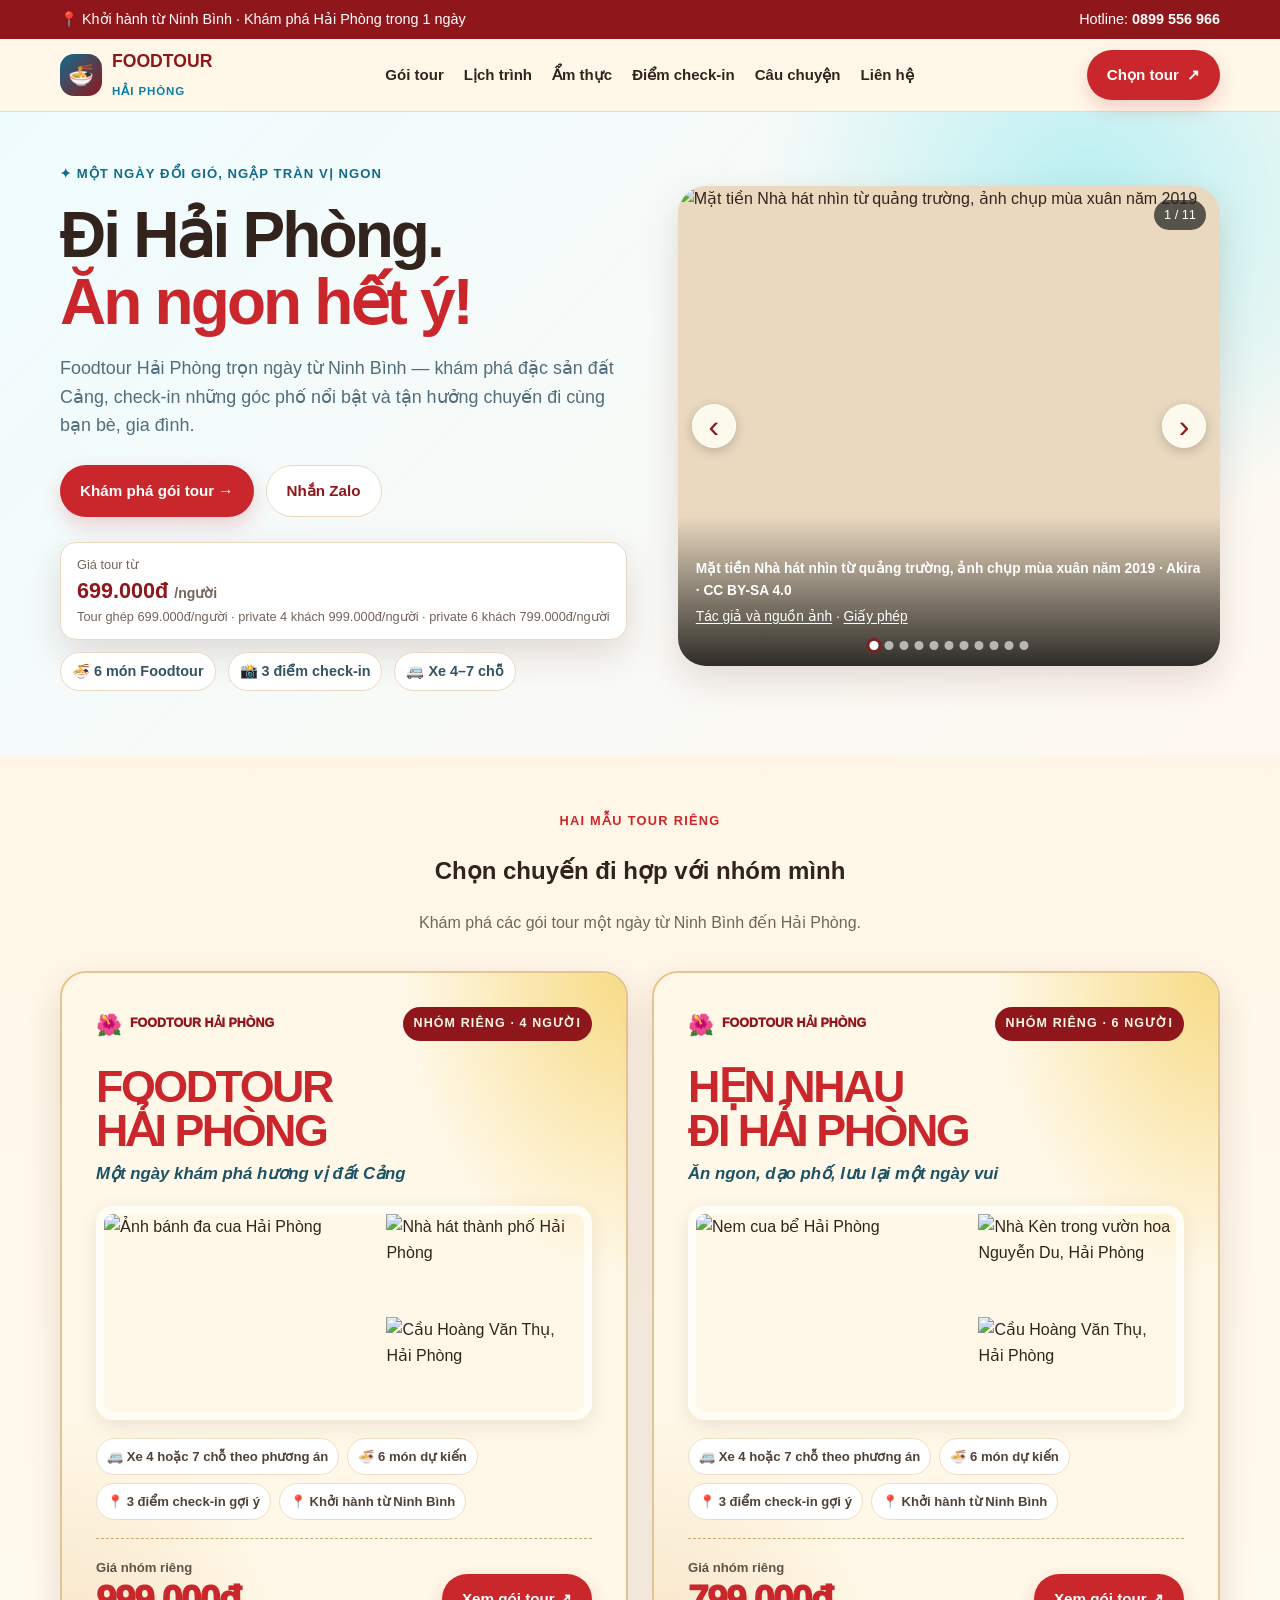
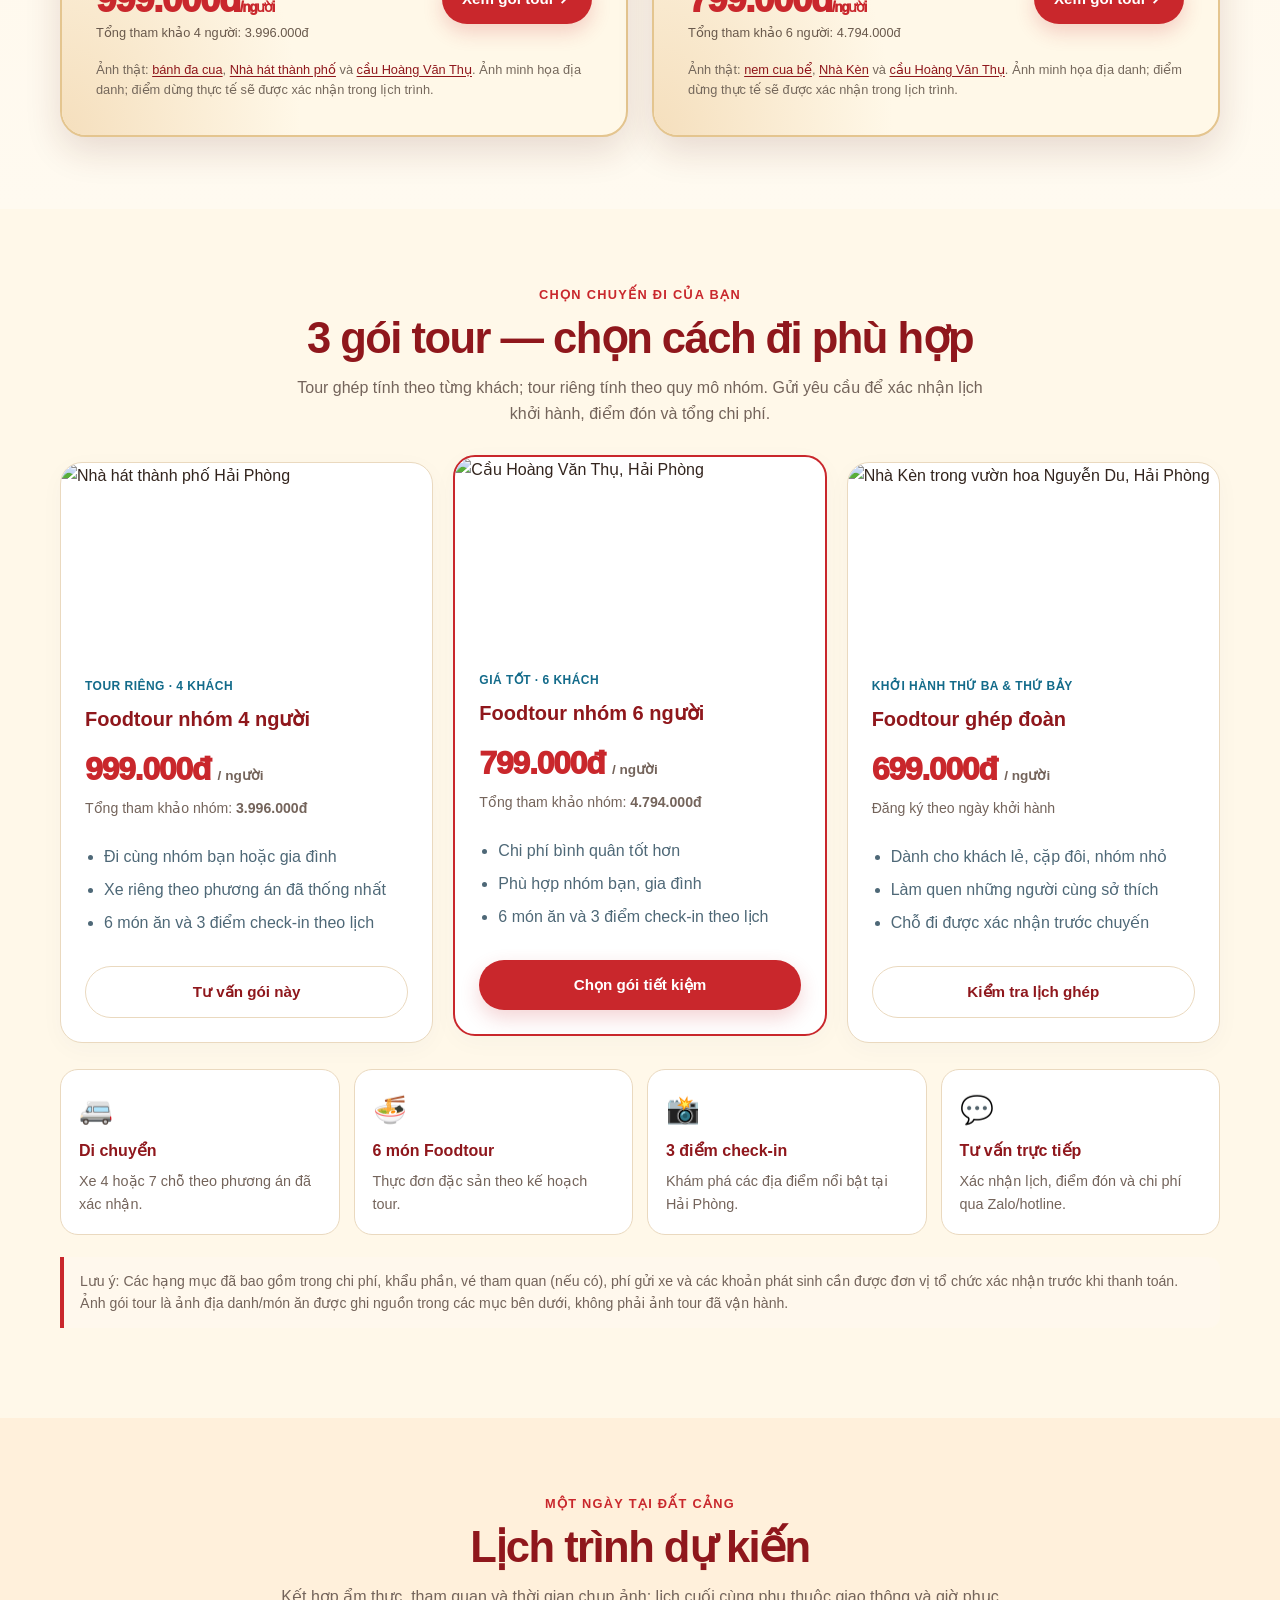
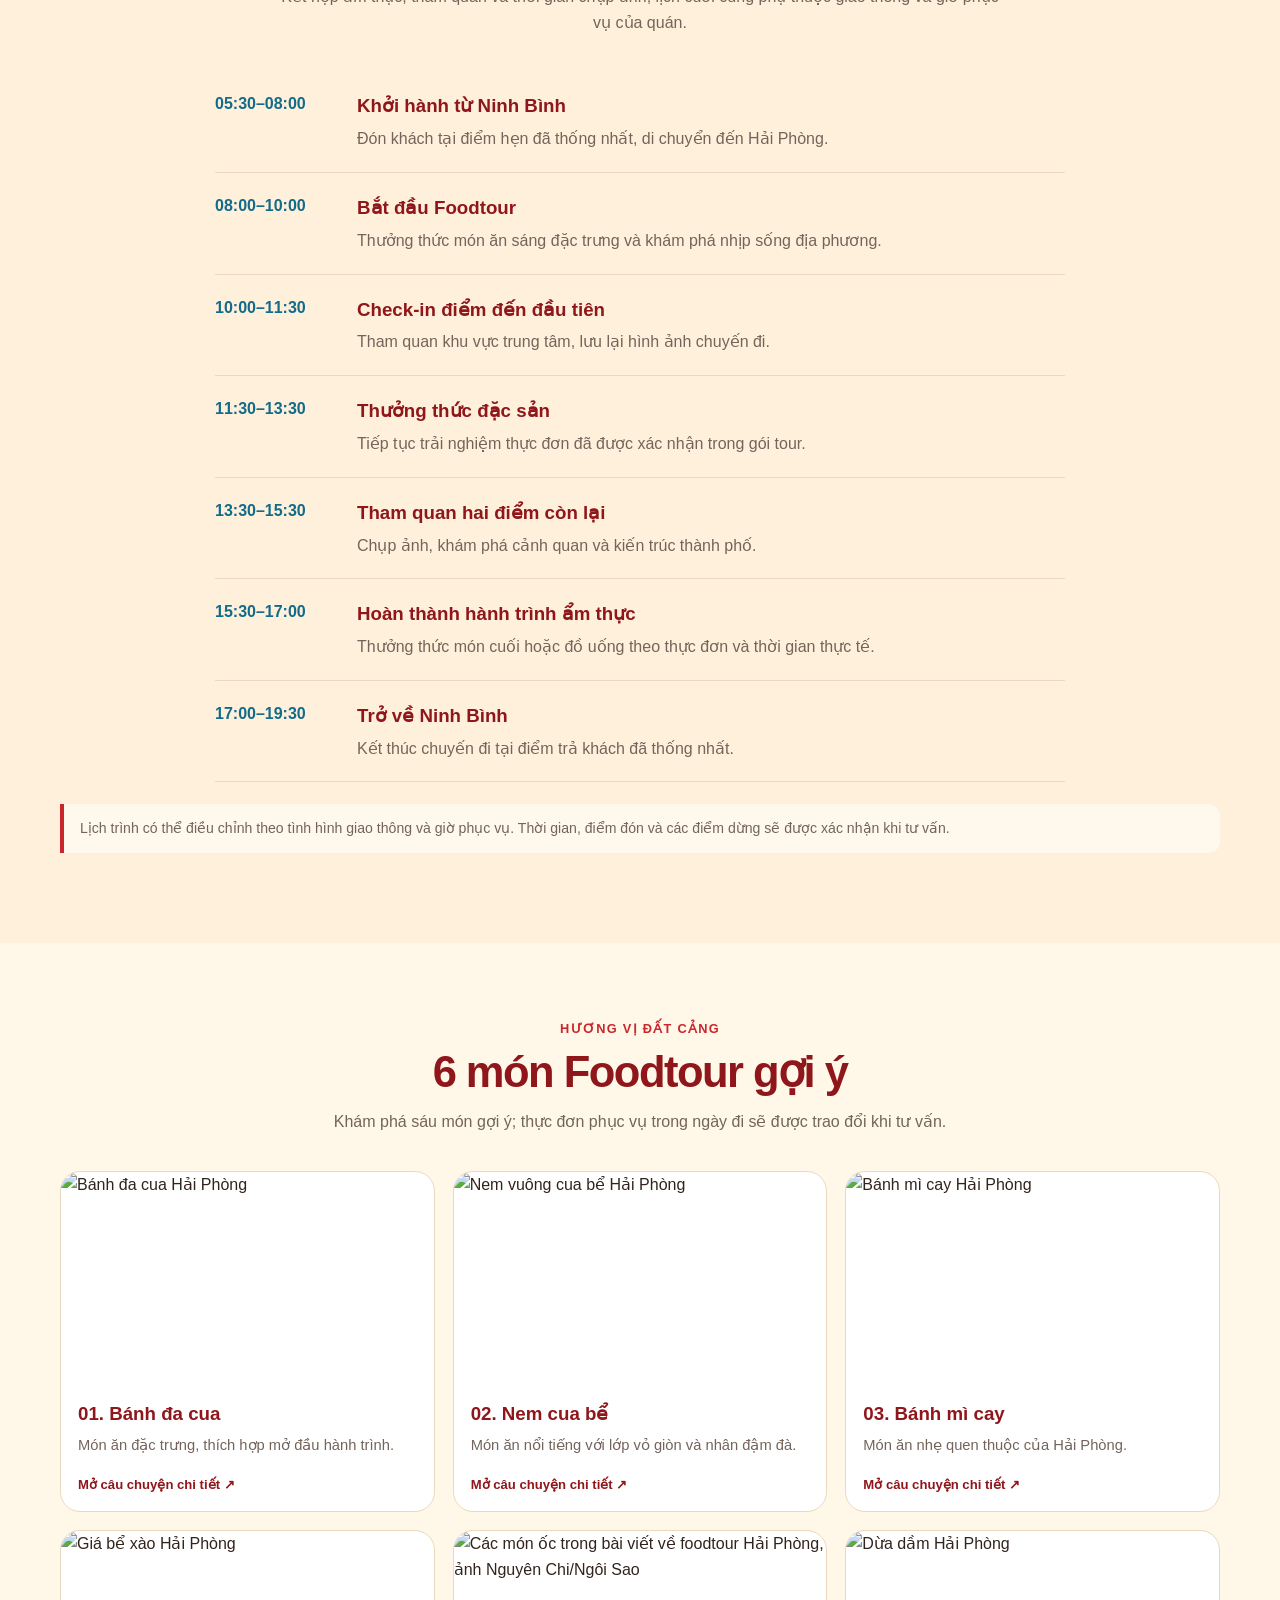
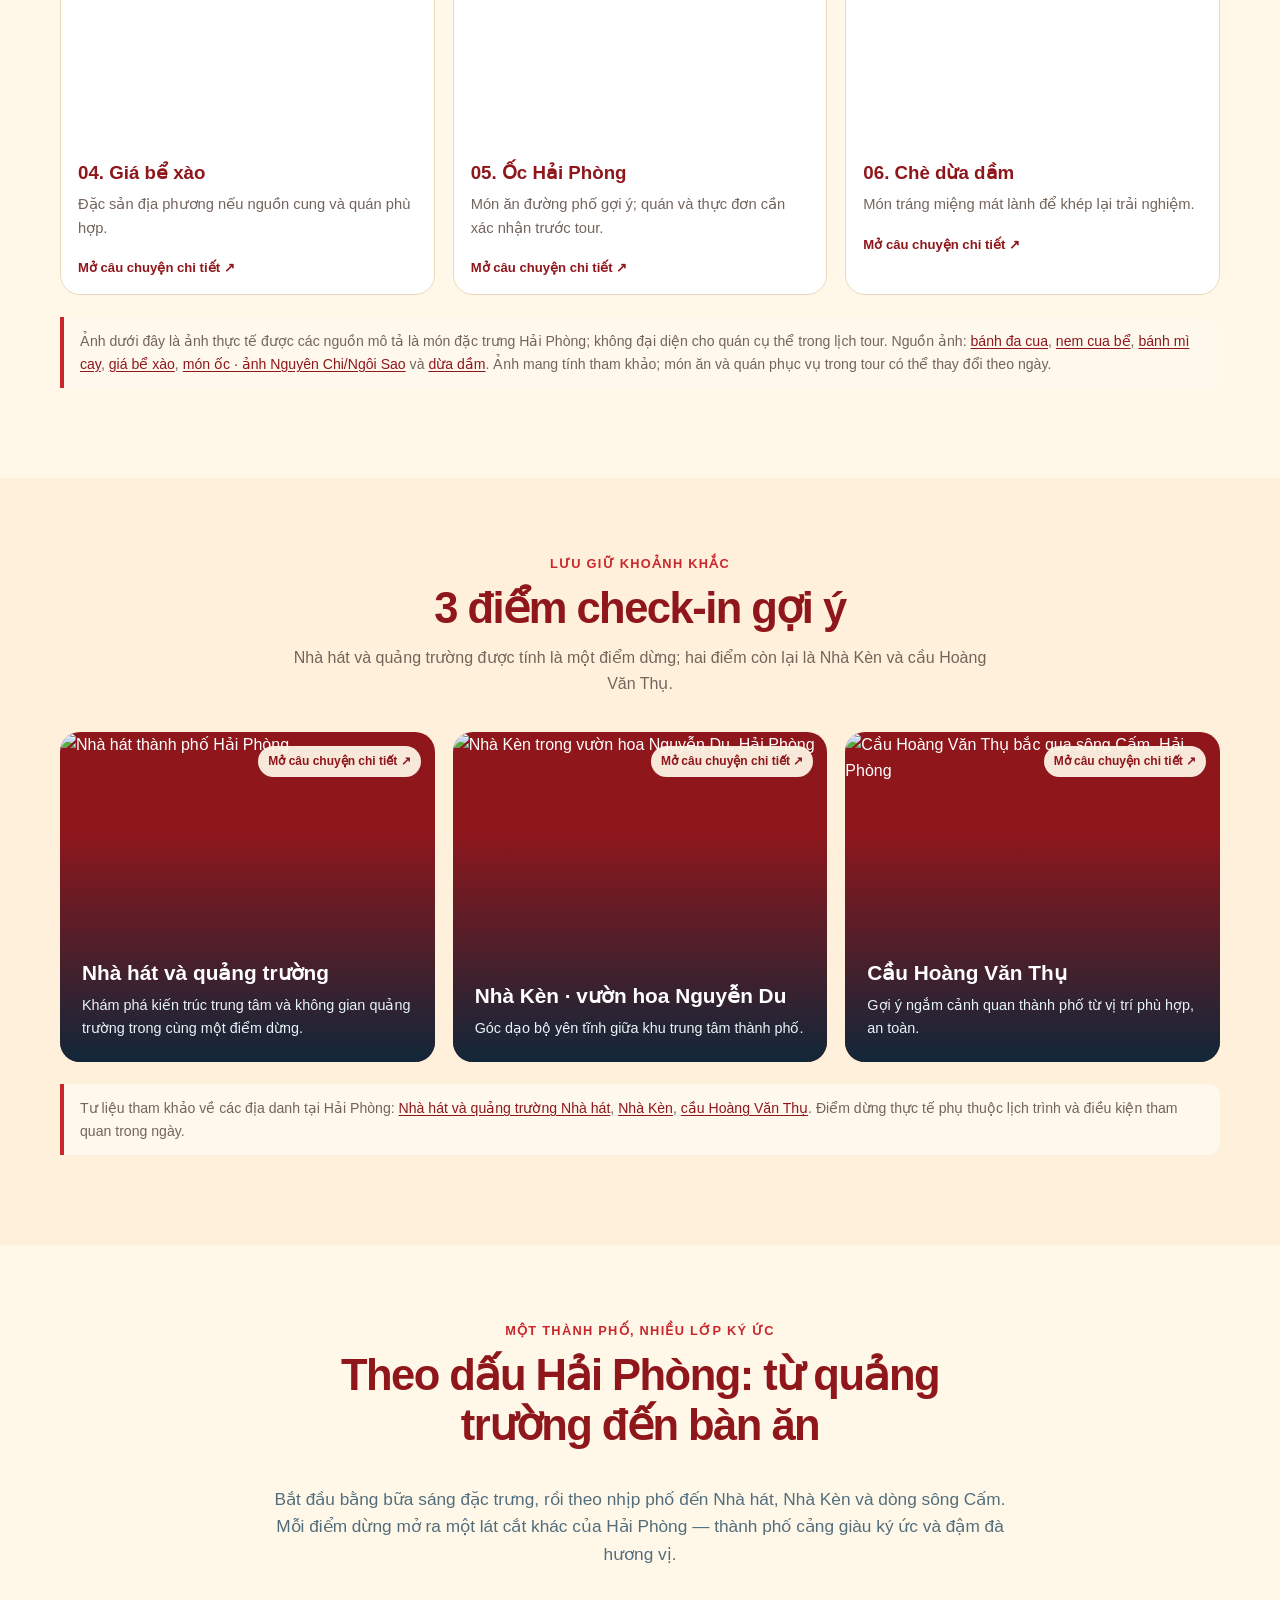
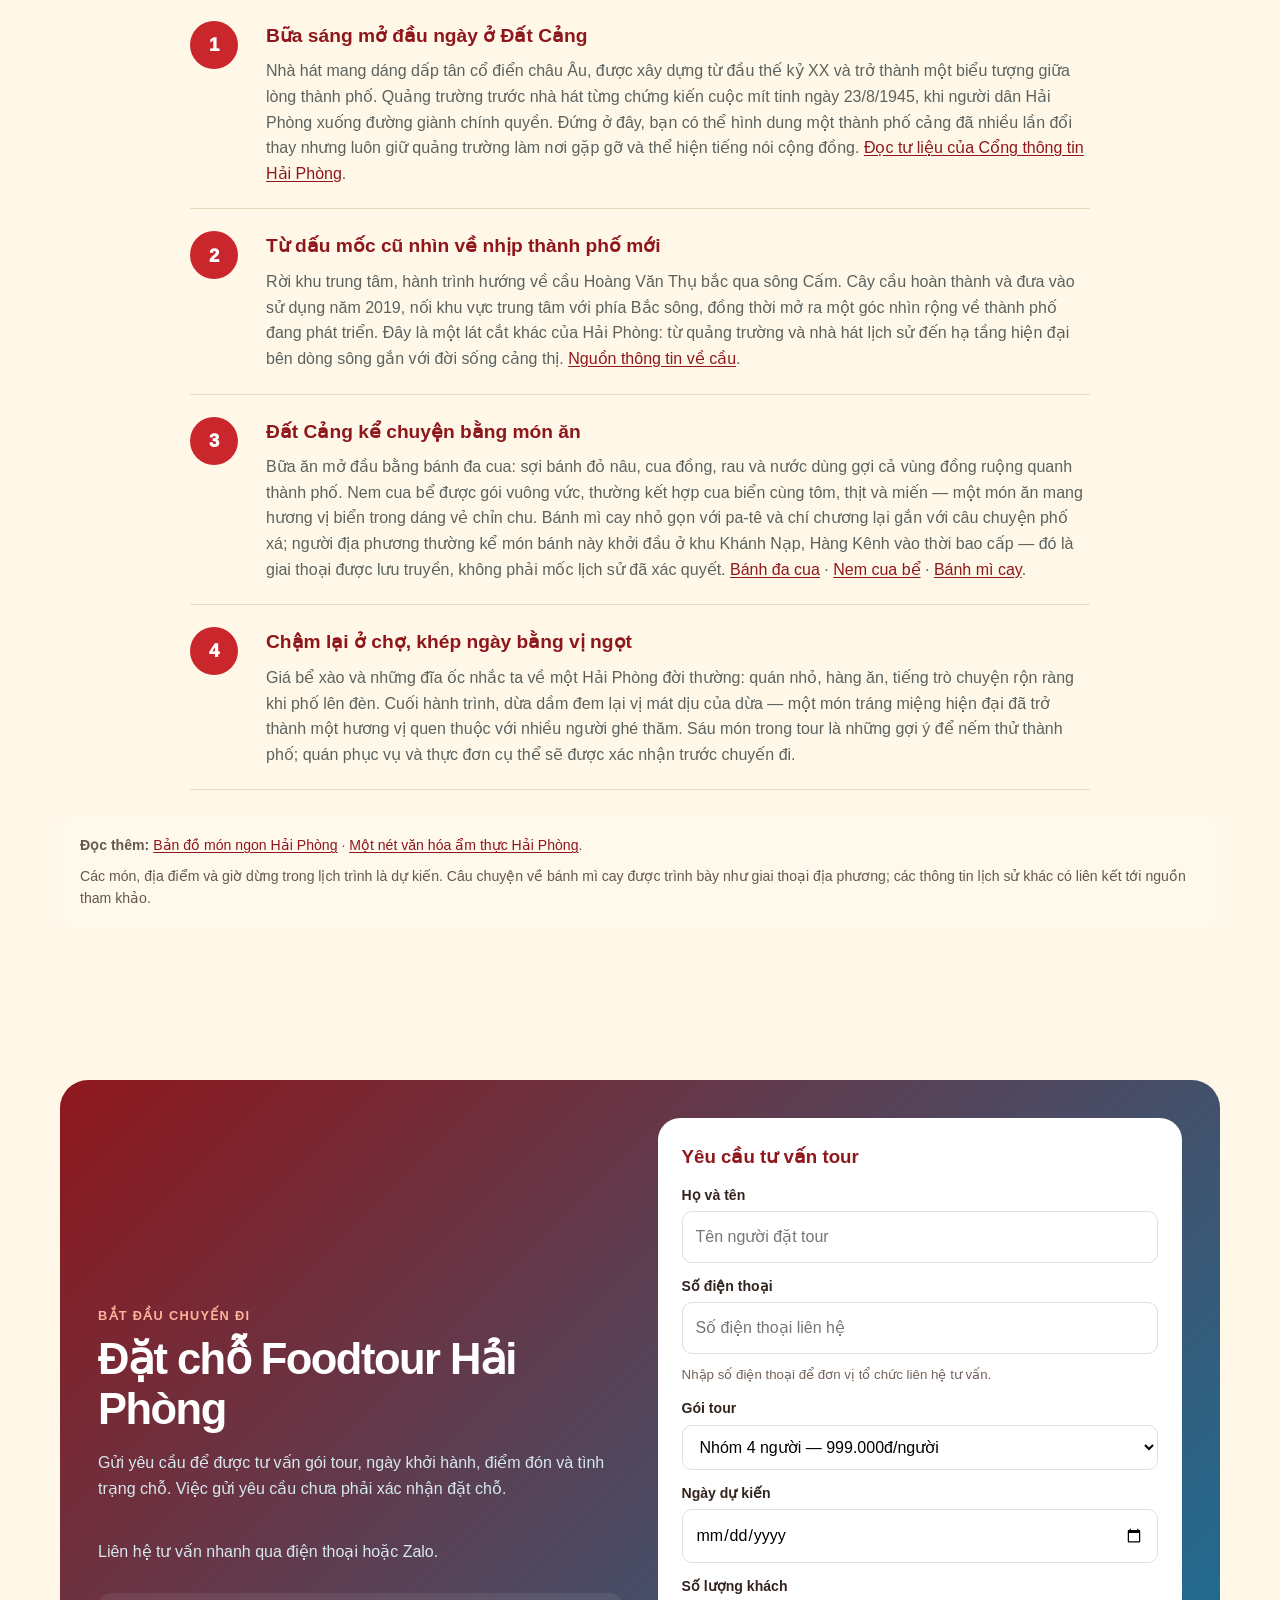
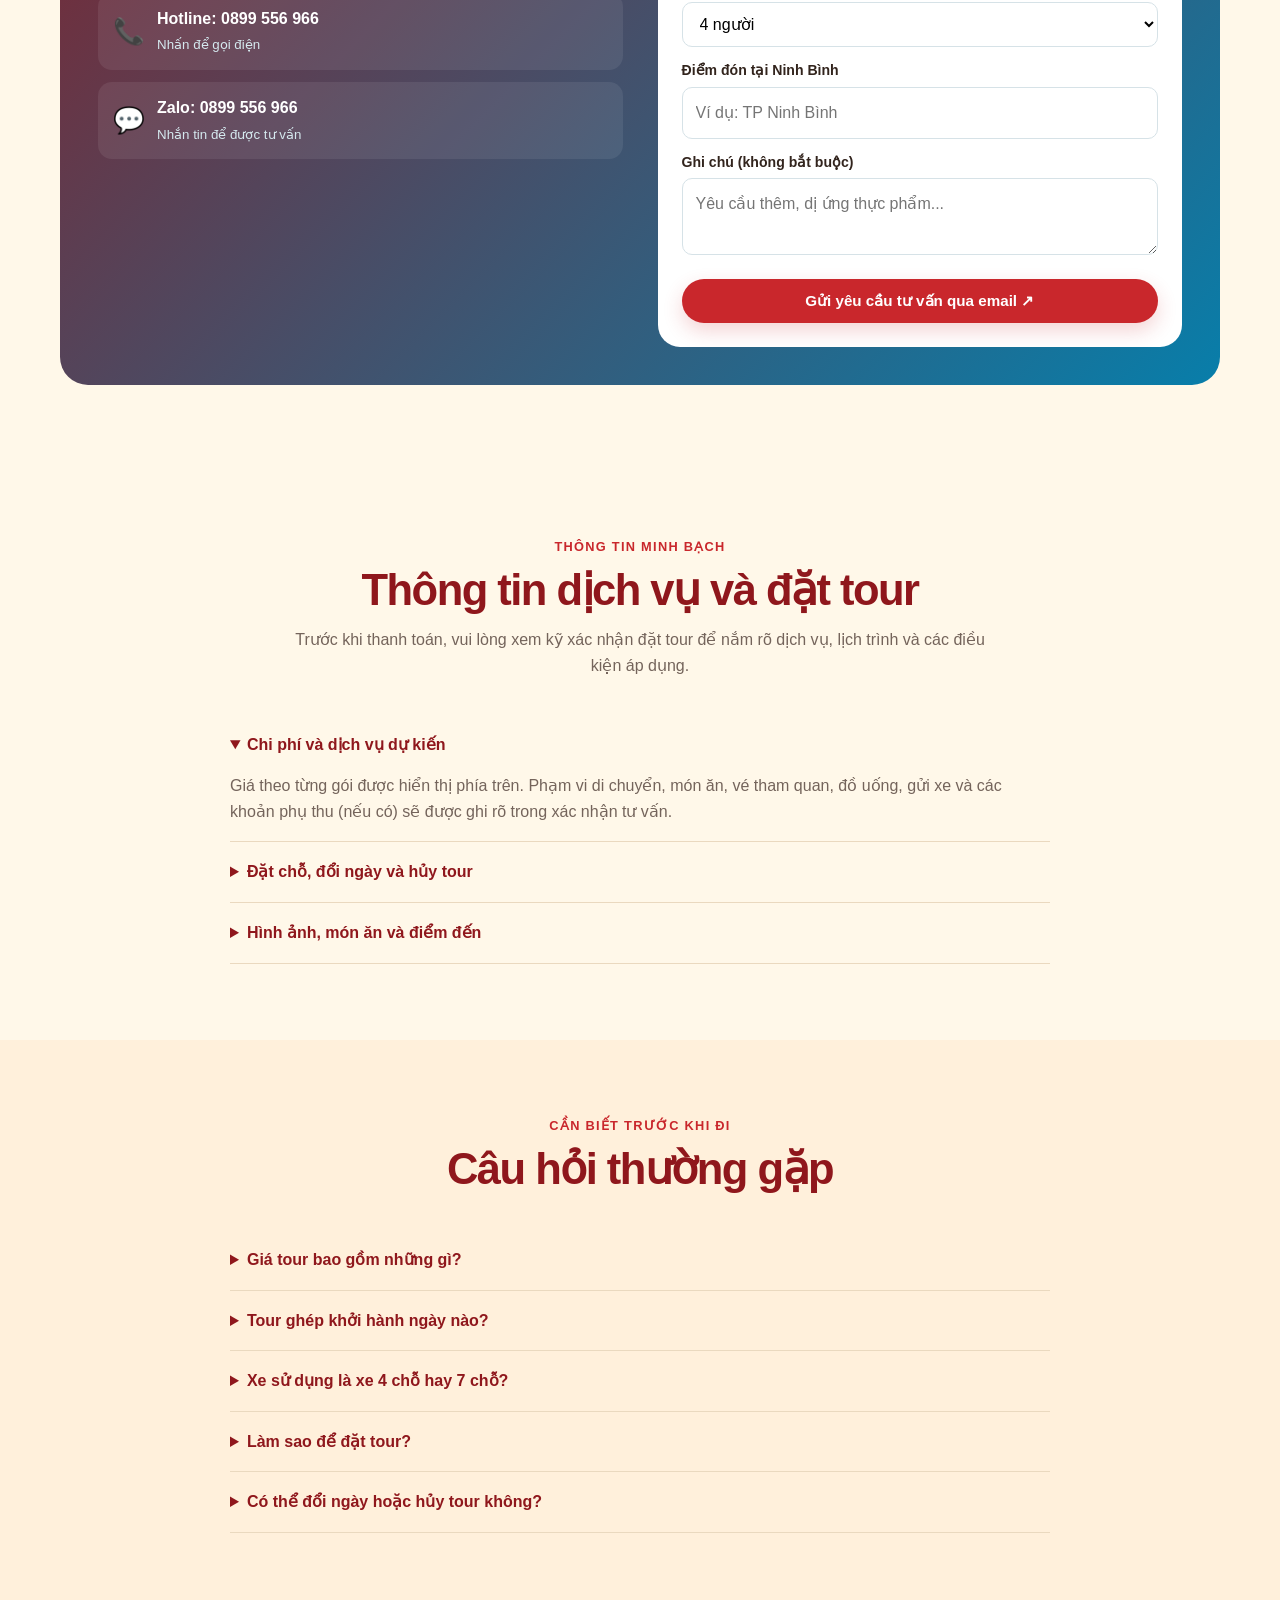
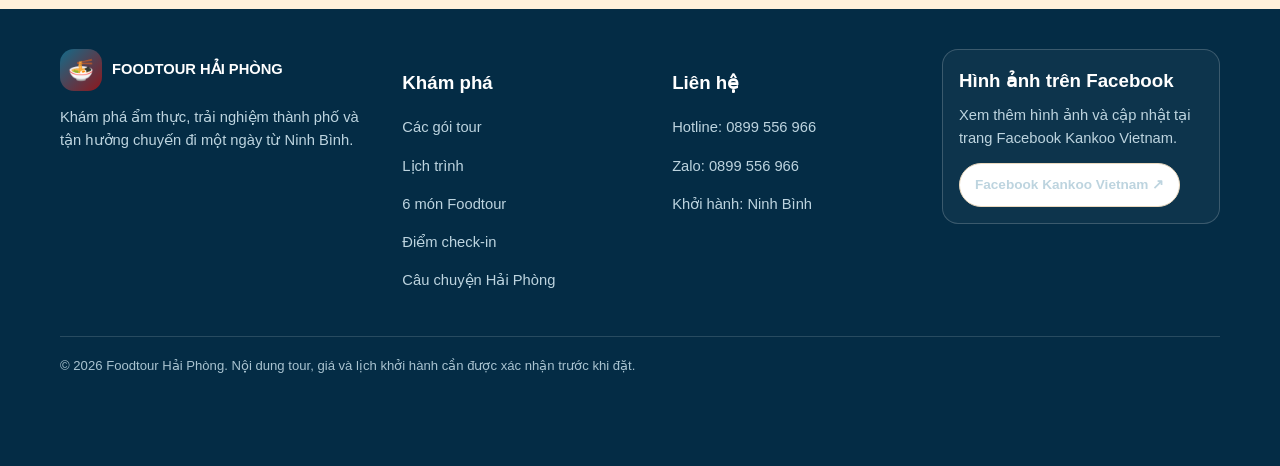
==== commit af3ac2eb: "Cập nhật giá tour theo gói mới" ====
--- a/index.html
+++ b/index.html
@@ -33,7 +33,7 @@
 <div class="topbar"><div class="wrap"><span>📍 Khởi hành từ Ninh Bình · Khám phá Hải Phòng trong 1 ngày</span><span>Hotline: <a href="tel:0899556966"><b>0899 556 966</b></a></span></div></div>
 <header class="nav"><div class="wrap navin"><a class="brand" href="#home"><span class="logo">🍜</span><span>FOODTOUR<br><small style="font-size:.72rem;letter-spacing:.08em;color:#087eaa">HẢI PHÒNG</small></span></a><nav class="links" aria-label="Điều hướng chính"><a href="#goi-tour">Gói tour</a><a href="#lich-trinh">Lịch trình</a><a href="#am-thuc">Ẩm thực</a><a href="#checkin">Điểm check-in</a><a href="#cau-chuyen">Câu chuyện</a><a href="#lien-he">Liên hệ</a></nav><a class="btn primary" href="#goi-tour">Chọn tour <span aria-hidden="true">↗</span></a><button class="menu-toggle" type="button" aria-expanded="false" aria-controls="mobileLinks">☰ Menu</button><nav class="mobile-links" id="mobileLinks" aria-label="Điều hướng di động"><a href="#goi-tour">Gói tour</a><a href="#lich-trinh">Lịch trình</a><a href="#am-thuc">Ẩm thực</a><a href="#checkin">Điểm check-in</a><a href="#cau-chuyen">Câu chuyện Hải Phòng</a><a href="#lien-he">Liên hệ</a></nav></div></header>
 <main>
-<section class="hero" id="home"><div class="wrap hero-grid"><div><div class="eyebrow">✦ Một ngày đổi gió, ngập tràn vị ngon</div><h1>Đi Hải Phòng.<br><span>Ăn ngon hết ý!</span></h1><p class="lead">Foodtour Hải Phòng trọn ngày từ Ninh Bình — khám phá đặc sản đất Cảng, check-in những góc phố nổi bật và tận hưởng chuyến đi cùng bạn bè, gia đình.</p><div class="hero-actions"><a class="btn primary" href="#goi-tour">Khám phá gói tour →</a><a class="btn secondary" href="https://zalo.me/0899556966" data-zalo-link target="_blank" rel="noopener">Nhắn Zalo</a></div><div class="hero-price"><span>Giá tour từ</span><strong>699.000đ <small>/người</small></strong><span>Tour ghép 699.000đ/khách · tour riêng từ 799.000đ/khách</span></div><div class="ticks"><span>🍜 6 món Foodtour</span><span>📸 3 điểm check-in</span><span>🚐 Xe 4–7 chỗ</span></div></div><div class="hero-photo"><div class="hero-carousel" id="operaCarousel" aria-roledescription="carousel" aria-label="Ảnh Nhà hát lớn Hải Phòng"><img id="heroSlideImage" src="" alt="" fetchpriority="high" decoding="async"><button class="slide-control prev" type="button" aria-label="Ảnh trước">‹</button><button class="slide-control next" type="button" aria-label="Ảnh tiếp theo">›</button><div class="slide-counter" id="heroSlideCounter" aria-live="polite"></div><div class="slide-caption"><span id="heroSlideCaption"></span><span><a id="heroSlideSource" target="_blank" rel="noopener">Tác giả và nguồn ảnh</a> · <a id="heroSlideLicense" target="_blank" rel="noopener">Giấy phép</a></span></div><div class="slide-dots" id="heroSlideDots" aria-label="Chọn ảnh"></div></div></div></div></section>
+<section class="hero" id="home"><div class="wrap hero-grid"><div><div class="eyebrow">✦ Một ngày đổi gió, ngập tràn vị ngon</div><h1>Đi Hải Phòng.<br><span>Ăn ngon hết ý!</span></h1><p class="lead">Foodtour Hải Phòng trọn ngày từ Ninh Bình — khám phá đặc sản đất Cảng, check-in những góc phố nổi bật và tận hưởng chuyến đi cùng bạn bè, gia đình.</p><div class="hero-actions"><a class="btn primary" href="#goi-tour">Khám phá gói tour →</a><a class="btn secondary" href="https://zalo.me/0899556966" data-zalo-link target="_blank" rel="noopener">Nhắn Zalo</a></div><div class="hero-price"><span>Giá tour từ</span><strong>699.000đ <small>/người</small></strong><span>Tour ghép 699.000đ/người · private 4 khách 999.000đ/người · private 6 khách 799.000đ/người</span></div><div class="ticks"><span>🍜 6 món Foodtour</span><span>📸 3 điểm check-in</span><span>🚐 Xe 4–7 chỗ</span></div></div><div class="hero-photo"><div class="hero-carousel" id="operaCarousel" aria-roledescription="carousel" aria-label="Ảnh Nhà hát lớn Hải Phòng"><img id="heroSlideImage" src="" alt="" fetchpriority="high" decoding="async"><button class="slide-control prev" type="button" aria-label="Ảnh trước">‹</button><button class="slide-control next" type="button" aria-label="Ảnh tiếp theo">›</button><div class="slide-counter" id="heroSlideCounter" aria-live="polite"></div><div class="slide-caption"><span id="heroSlideCaption"></span><span><a id="heroSlideSource" target="_blank" rel="noopener">Tác giả và nguồn ảnh</a> · <a id="heroSlideLicense" target="_blank" rel="noopener">Giấy phép</a></span></div><div class="slide-dots" id="heroSlideDots" aria-label="Chọn ảnh"></div></div></div></div></section>
 <section class="poster-section" aria-labelledby="poster-heading"><div class="wrap"><div class="section-head"><div class="kicker">Hai mẫu tour riêng</div><h2 id="poster-heading">Chọn chuyến đi hợp với nhóm mình</h2><p>Khám phá các gói tour một ngày từ Ninh Bình đến Hải Phòng.</p></div><div class="poster-grid">
 <article class="promo-poster" aria-label="Poster tour riêng nhóm 4 người"><div class="poster-topline"><span class="poster-brand"><span aria-hidden="true">🌺</span> Foodtour Hải Phòng</span><span class="poster-tag">Nhóm riêng · 4 người</span></div><h3 class="poster-title">Foodtour<br>Hải Phòng</h3><p class="poster-subtitle">Một ngày khám phá hương vị đất Cảng</p><div class="poster-photo"><img src="https://peuplesdumekong.com/upload/images/Blog/banh-da-cua-hai-phong.jpg" alt="Ảnh bánh đa cua Hải Phòng" loading="lazy" decoding="async"><img src="https://cdn.haiphong.gov.vn/gov-hpg/upload/haiphong/product/2020/9/b9fe0fd4f9d0068e5fc1-62b69c79375743b1895f25a567d941d9.jpg?maxwidth=1000" alt="Nhà hát thành phố Hải Phòng" loading="lazy" decoding="async"><img src="https://cdn.haiphong.gov.vn/gov-hpg/upload/hpgov/2020/03/CauHVT16372.jpg" alt="Cầu Hoàng Văn Thụ, Hải Phòng" loading="lazy" decoding="async"></div><div class="poster-inclusions"><span>🚐 Xe 4 hoặc 7 chỗ theo phương án</span><span>🍜 6 món dự kiến</span><span>📍 3 điểm check-in gợi ý</span><span>📍 Khởi hành từ Ninh Bình</span></div><div class="poster-bottom"><div><span class="poster-price-label">Giá nhóm riêng</span><strong class="poster-price">999.000đ<span style="font-size:.88rem">/người</span></strong><div class="poster-total">Tổng tham khảo 4 người: 3.996.000đ</div></div><a class="btn primary poster-cta" href="#goi-tour">Xem gói tour ↗</a></div><p class="poster-footnote">Ảnh thật: <a href="https://peuplesdumekong.com/blog/tour-gastronomique-hai-phong-street-food" target="_blank" rel="noopener">bánh đa cua</a>, <a href="https://haiphong.gov.vn/Hai-Phong-Thanh-Pho-Toi-Yeu/Nha-hat-thanh-pho---Chung-tich-lich-su-va-nghe-thuat-52517" target="_blank" rel="noopener">Nhà hát thành phố</a> và <a href="https://haiphong.gov.vn/tin-tuc-su-kien/Cong-trinh-cau-Hoang-Van-Thu-lung-linh-ruc-ro-vao-ban-dem-38960" target="_blank" rel="noopener">cầu Hoàng Văn Thụ</a>. Ảnh minh họa địa danh; điểm dừng thực tế sẽ được xác nhận trong lịch trình.</p></article>
 <article class="promo-poster" aria-label="Poster tour riêng nhóm 6 người"><div class="poster-topline"><span class="poster-brand"><span aria-hidden="true">🌺</span> Foodtour Hải Phòng</span><span class="poster-tag">Nhóm riêng · 6 người</span></div><h3 class="poster-title">Hẹn nhau<br>đi Hải Phòng</h3><p class="poster-subtitle">Ăn ngon, dạo phố, lưu lại một ngày vui</p><div class="poster-photo"><img src="https://cdn.haiphong.gov.vn/gov-hpg/upload/hpgov/2020/03/nemv6371.jpg" alt="Nem cua bể Hải Phòng" loading="lazy" decoding="async"><img src="https://cdn.haiphong.gov.vn/gov-hpg/SiteFolders/Root/6458/tintuc/2023/12/img_4991638388558926604312.jpg" alt="Nhà Kèn trong vườn hoa Nguyễn Du, Hải Phòng" loading="lazy" decoding="async"><img src="https://cdn.haiphong.gov.vn/gov-hpg/upload/hpgov/2020/03/CauHVT16372.jpg" alt="Cầu Hoàng Văn Thụ, Hải Phòng" loading="lazy" decoding="async"></div><div class="poster-inclusions"><span>🚐 Xe 4 hoặc 7 chỗ theo phương án</span><span>🍜 6 món dự kiến</span><span>📍 3 điểm check-in gợi ý</span><span>📍 Khởi hành từ Ninh Bình</span></div><div class="poster-bottom"><div><span class="poster-price-label">Giá nhóm riêng</span><strong class="poster-price">799.000đ<span style="font-size:.88rem">/người</span></strong><div class="poster-total">Tổng tham khảo 6 người: 4.794.000đ</div></div><a class="btn primary poster-cta" href="#goi-tour">Xem gói tour ↗</a></div><p class="poster-footnote">Ảnh thật: <a href="https://haiphong.gov.vn/Hai-Phong-Thanh-Pho-Toi-Yeu/Doc-dao-nem-vuong-Hai-Phong-15640" target="_blank" rel="noopener">nem cua bể</a>, <a href="https://haiphong.gov.vn/hai-phong-thanh-pho-toi-yeu/tiep-tuc-to-chuc-cac-hoat-dong-van-hoa-bieu-dien-nghe-thuat-tai-nha-ken-vuon-hoa-nguyen-du-664518" target="_blank" rel="noopener">Nhà Kèn</a> và <a href="https://haiphong.gov.vn/tin-tuc-su-kien/Cong-trinh-cau-Hoang-Van-Thu-lung-linh-ruc-ro-vao-ban-dem-38960" target="_blank" rel="noopener">cầu Hoàng Văn Thụ</a>. Ảnh minh họa địa danh; điểm dừng thực tế sẽ được xác nhận trong lịch trình.</p></article>
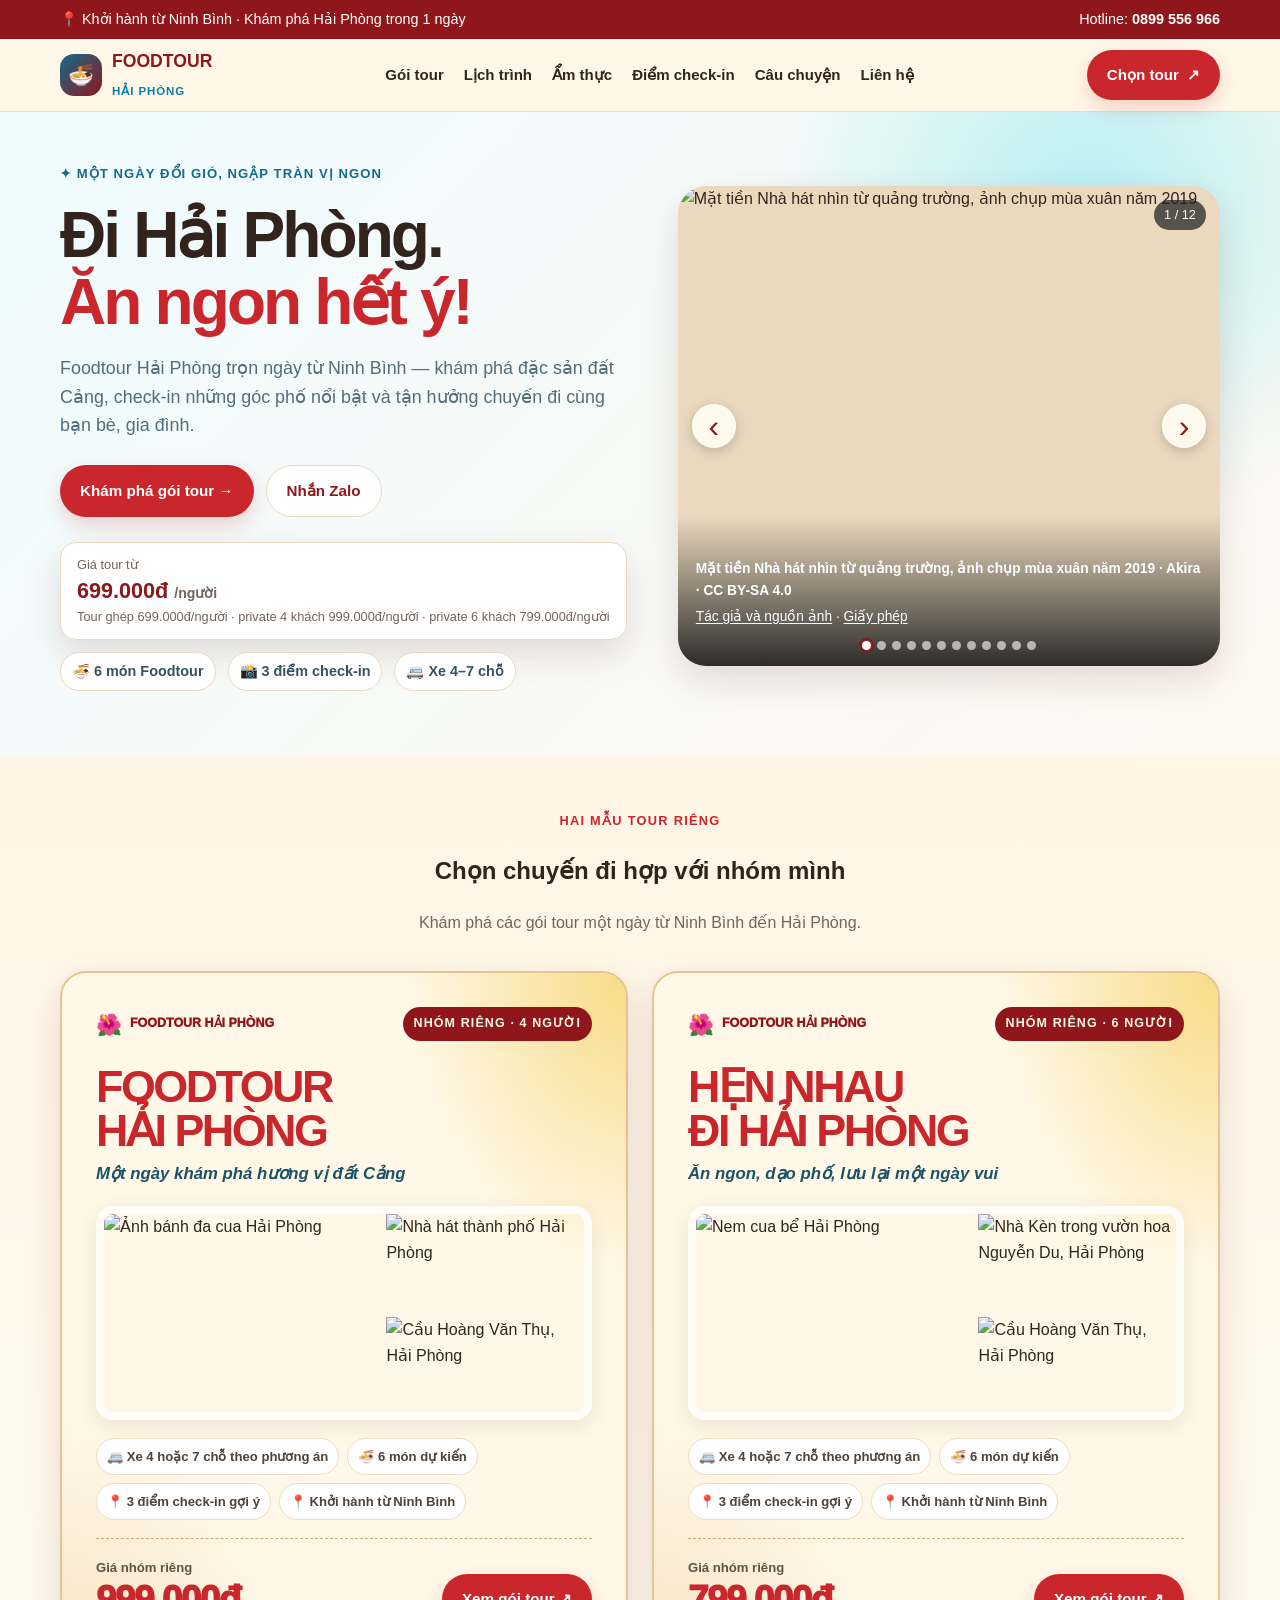
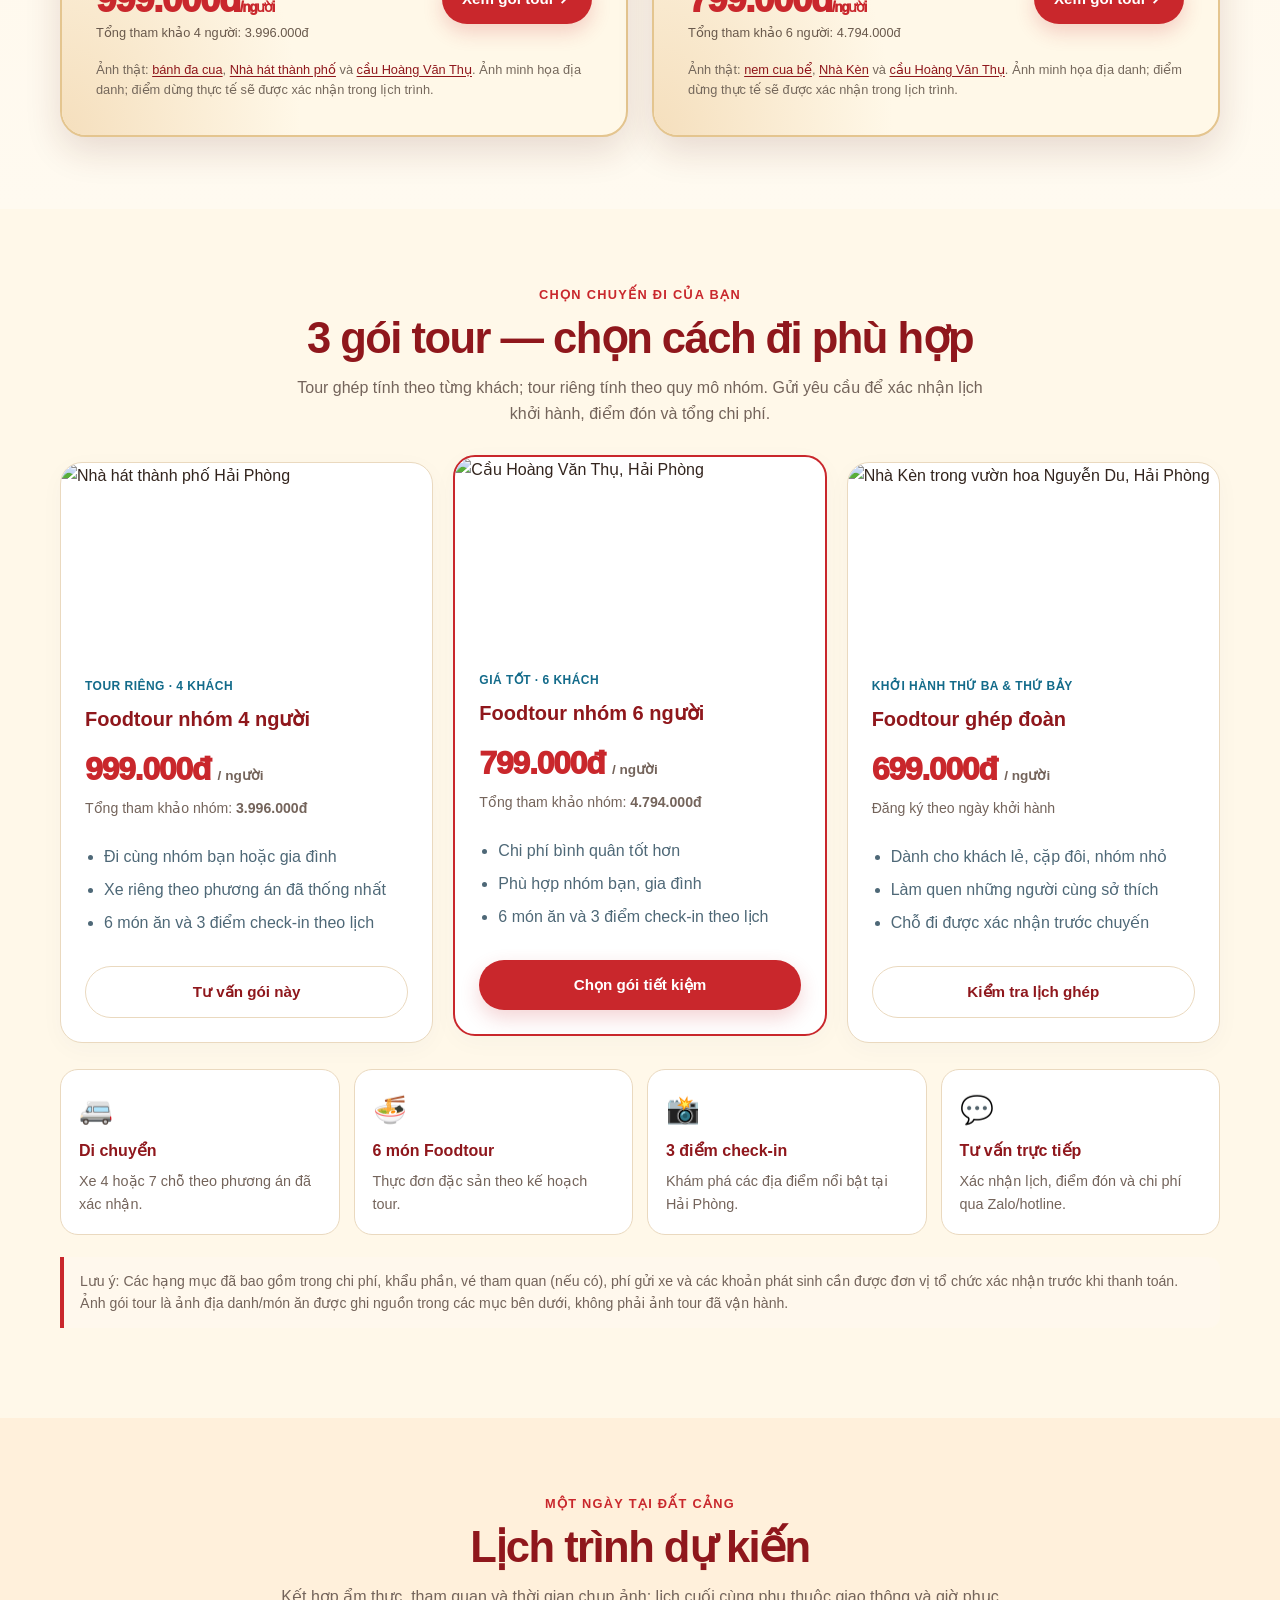
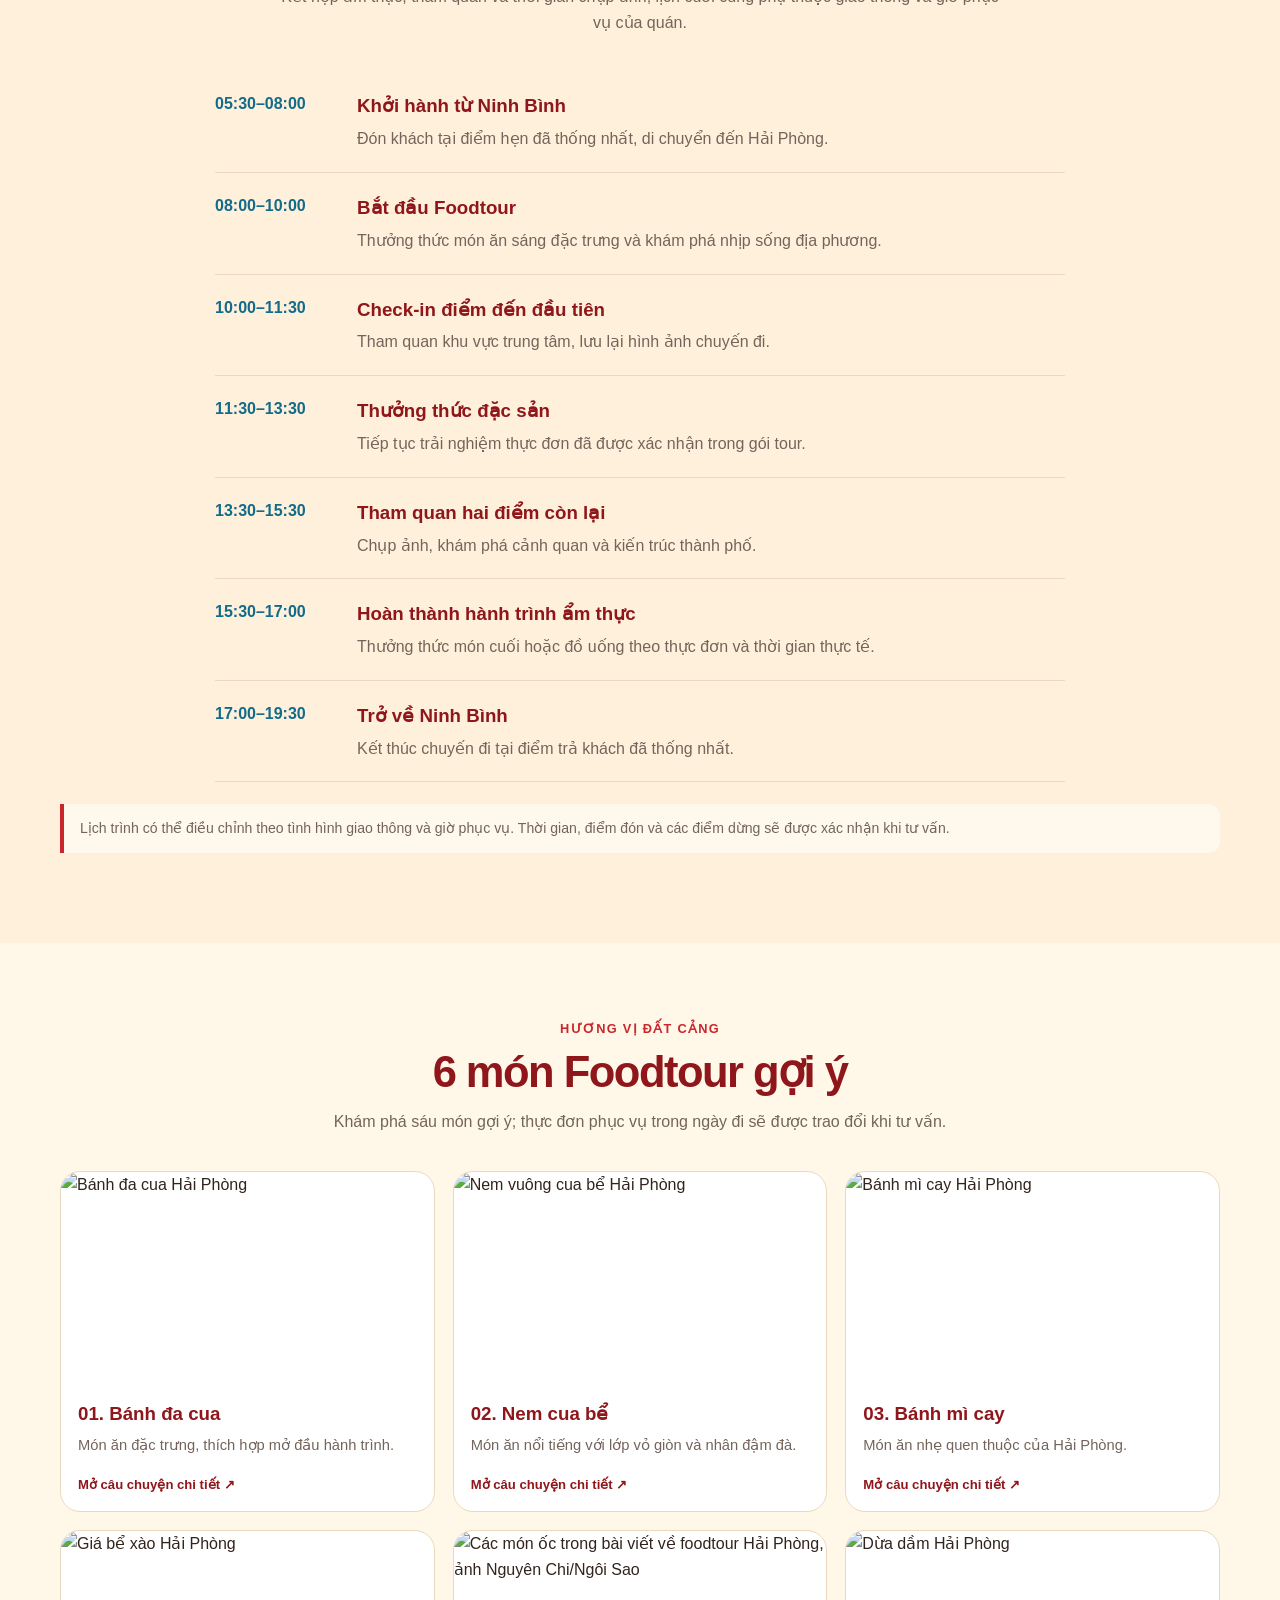
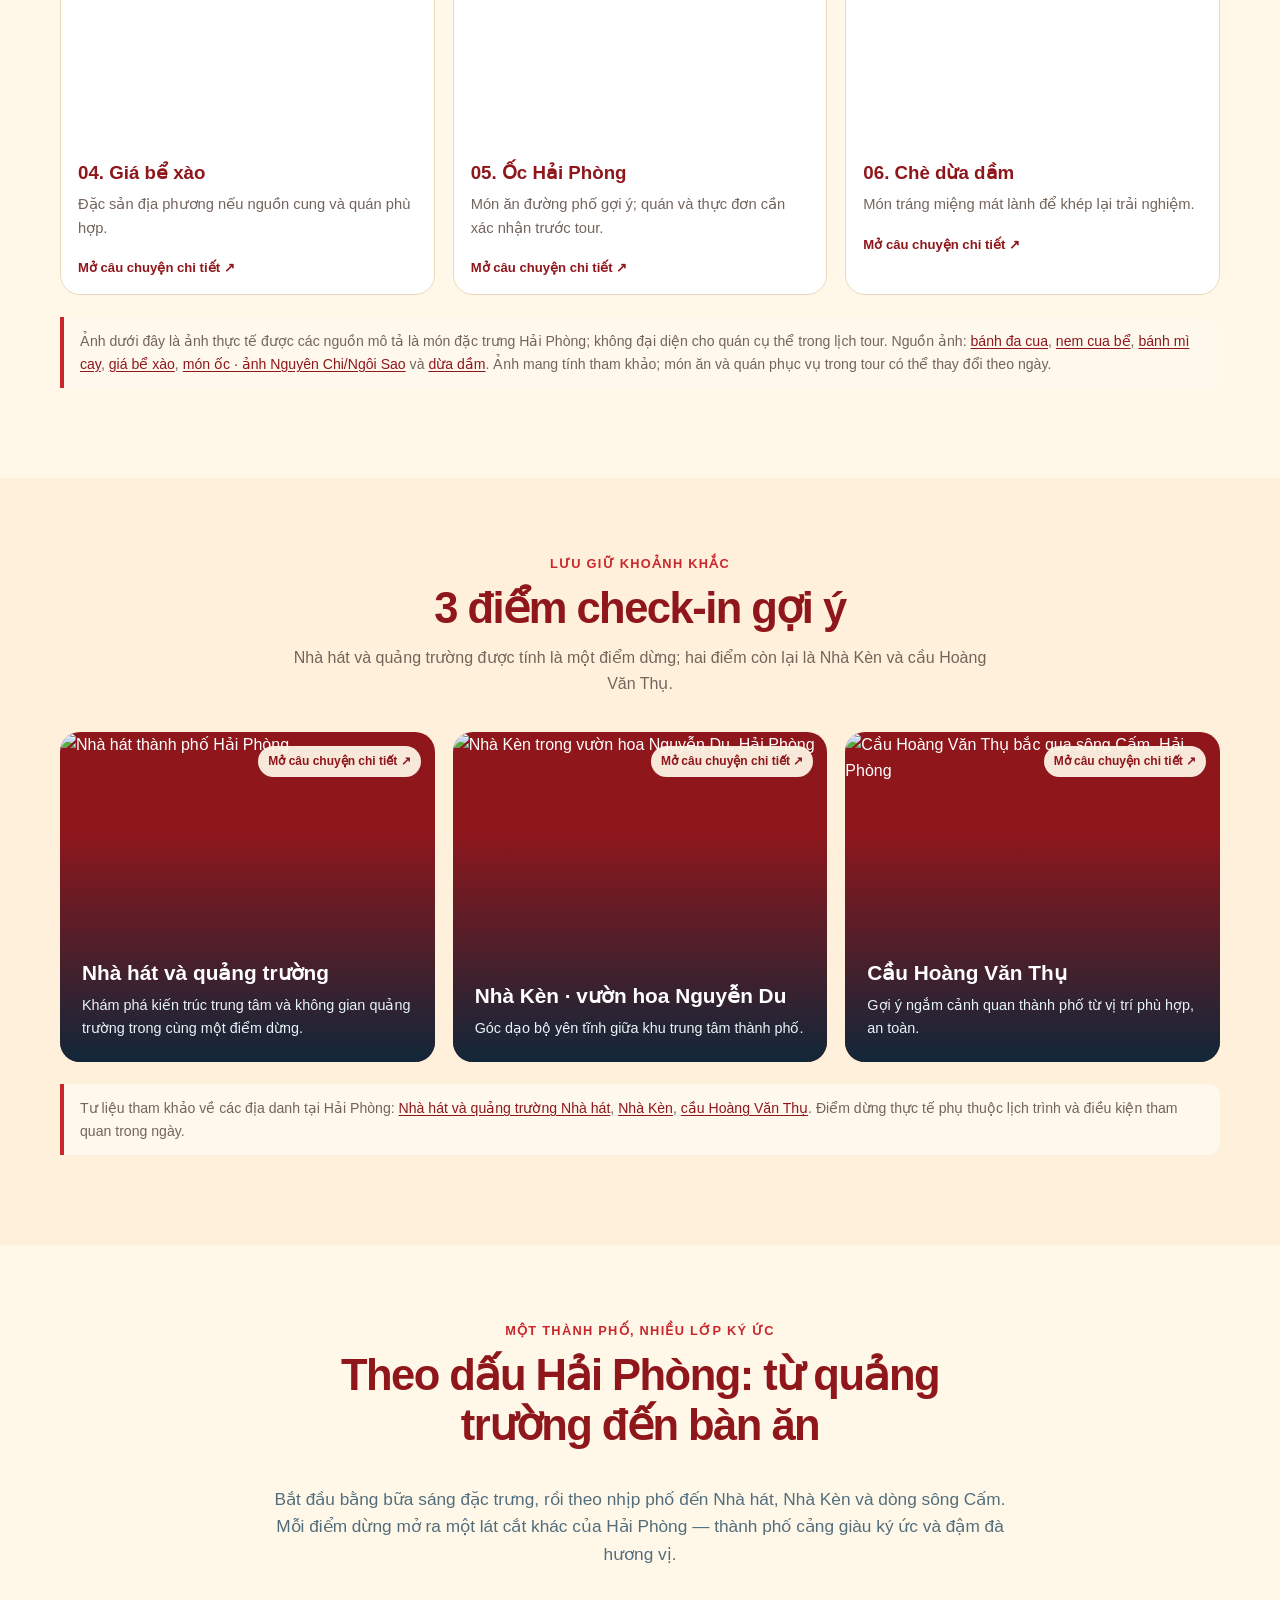
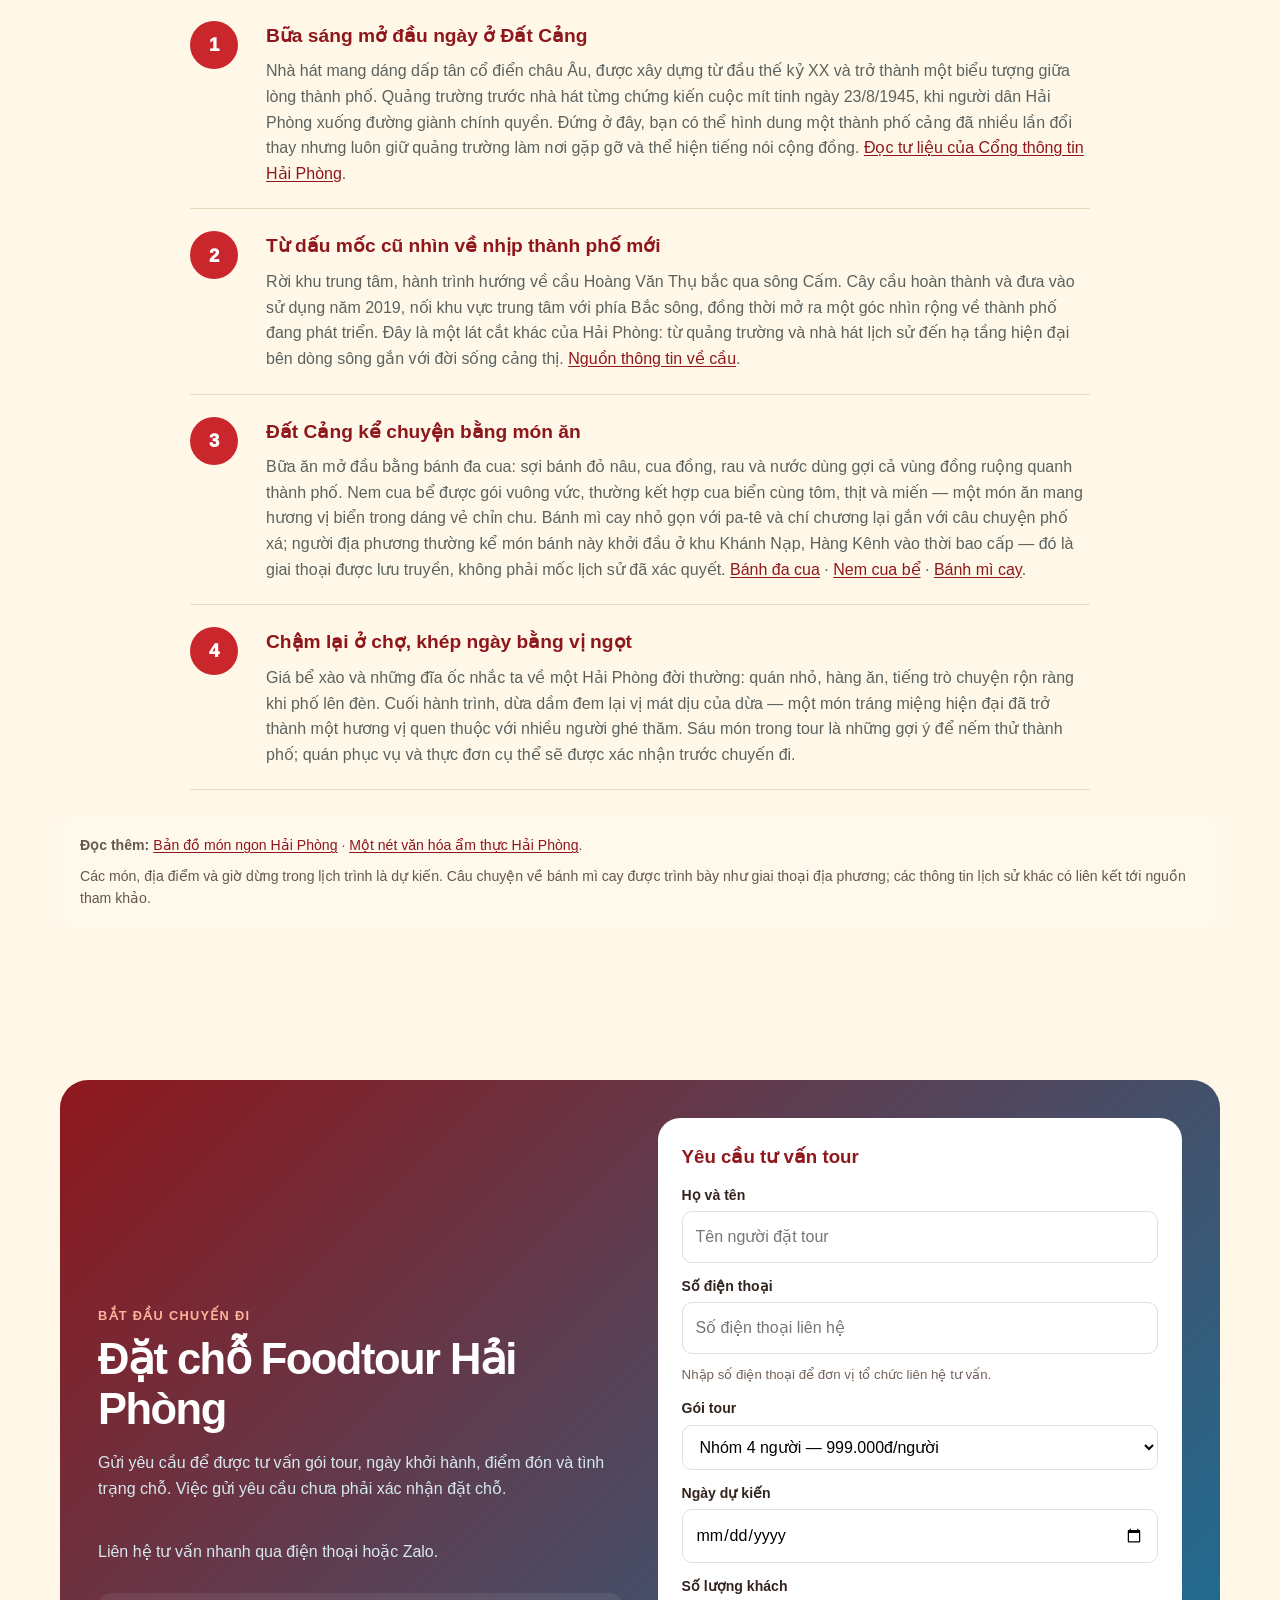
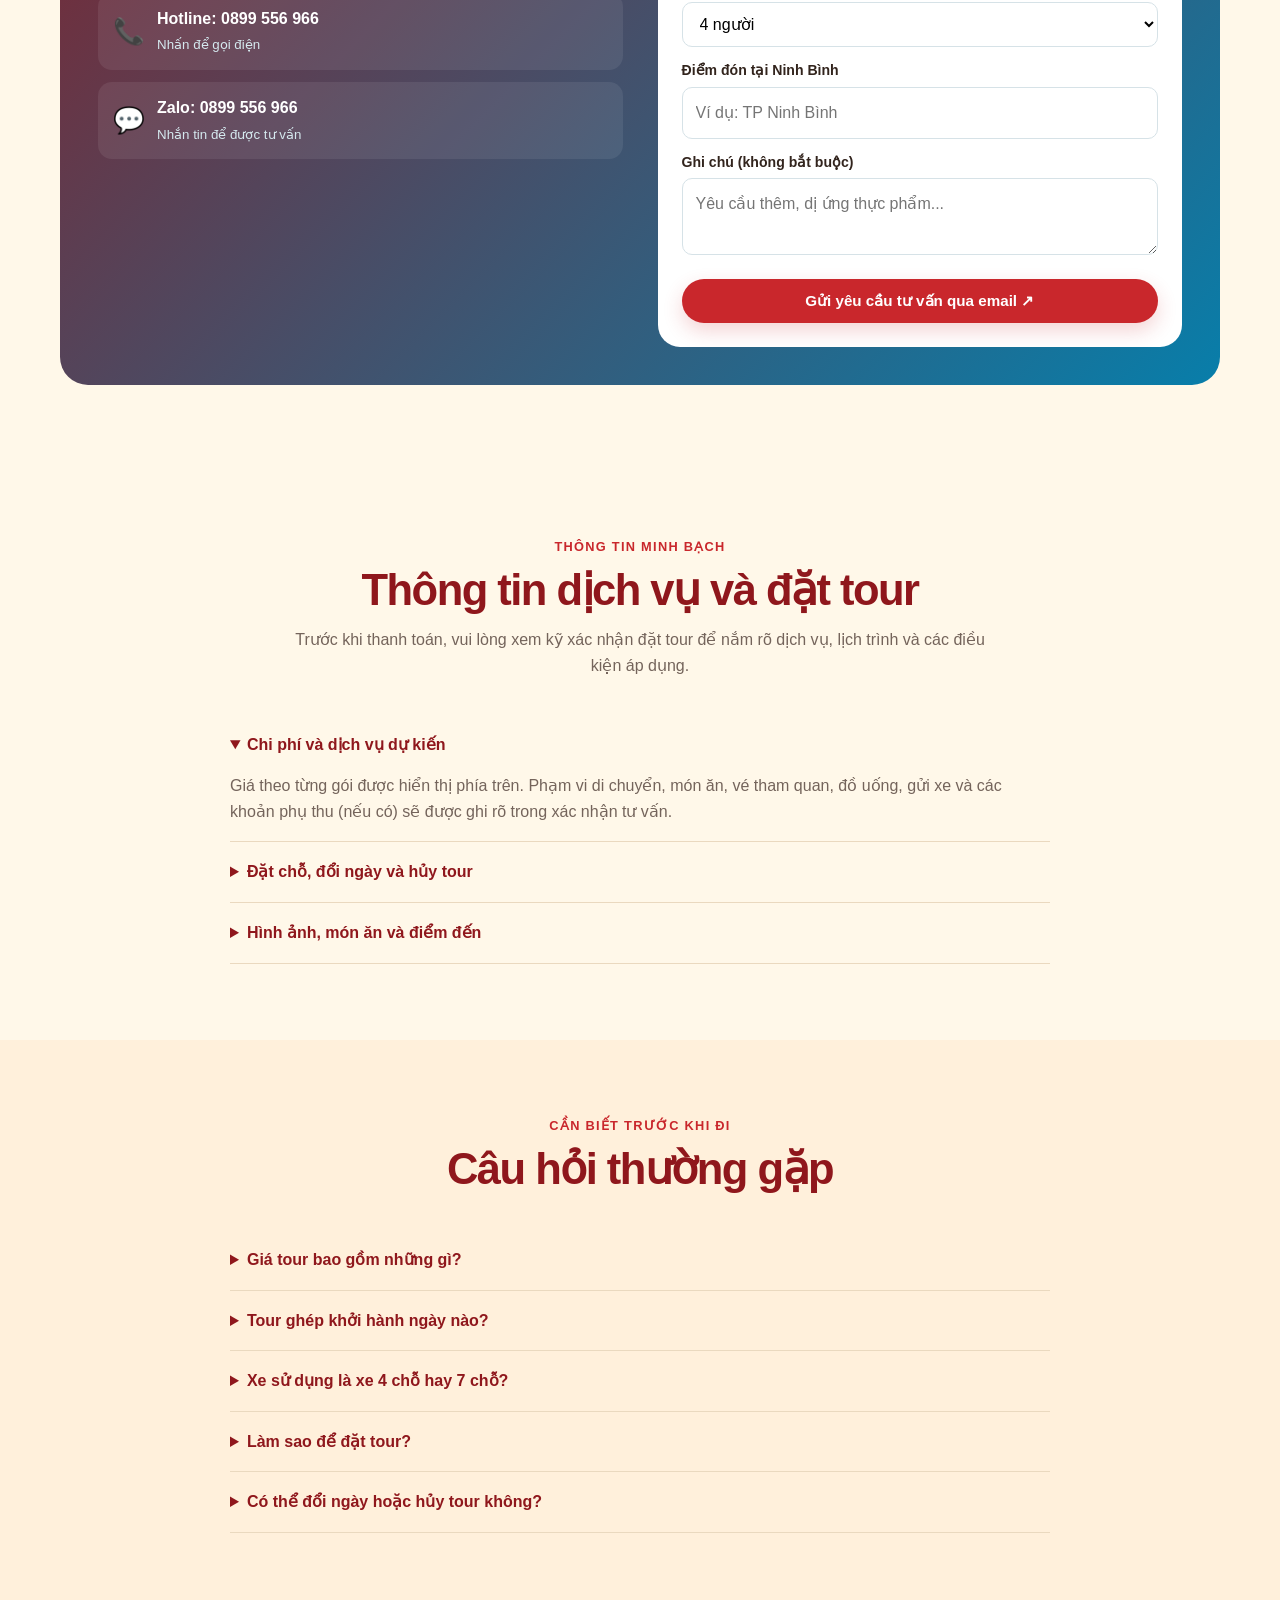
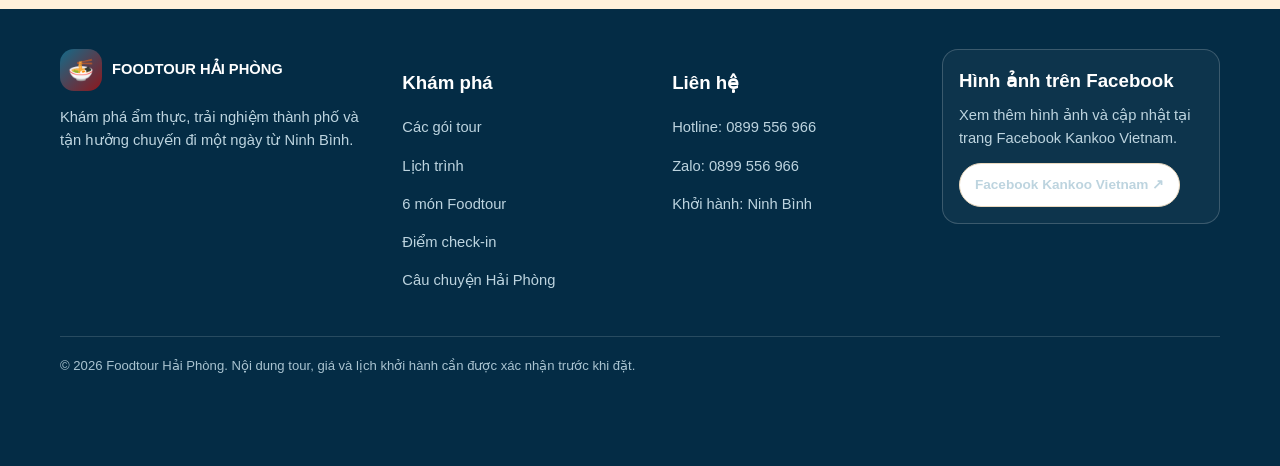
==== commit 08fe4e14: "Thêm ảnh cầu Hoàng Văn Thụ vào slide" ====
--- a/index.html
+++ b/index.html
@@ -33,7 +33,7 @@
 <div class="topbar"><div class="wrap"><span>📍 Khởi hành từ Ninh Bình · Khám phá Hải Phòng trong 1 ngày</span><span>Hotline: <a href="tel:0899556966"><b>0899 556 966</b></a></span></div></div>
 <header class="nav"><div class="wrap navin"><a class="brand" href="#home"><span class="logo">🍜</span><span>FOODTOUR<br><small style="font-size:.72rem;letter-spacing:.08em;color:#087eaa">HẢI PHÒNG</small></span></a><nav class="links" aria-label="Điều hướng chính"><a href="#goi-tour">Gói tour</a><a href="#lich-trinh">Lịch trình</a><a href="#am-thuc">Ẩm thực</a><a href="#checkin">Điểm check-in</a><a href="#cau-chuyen">Câu chuyện</a><a href="#lien-he">Liên hệ</a></nav><a class="btn primary" href="#goi-tour">Chọn tour <span aria-hidden="true">↗</span></a><button class="menu-toggle" type="button" aria-expanded="false" aria-controls="mobileLinks">☰ Menu</button><nav class="mobile-links" id="mobileLinks" aria-label="Điều hướng di động"><a href="#goi-tour">Gói tour</a><a href="#lich-trinh">Lịch trình</a><a href="#am-thuc">Ẩm thực</a><a href="#checkin">Điểm check-in</a><a href="#cau-chuyen">Câu chuyện Hải Phòng</a><a href="#lien-he">Liên hệ</a></nav></div></header>
 <main>
-<section class="hero" id="home"><div class="wrap hero-grid"><div><div class="eyebrow">✦ Một ngày đổi gió, ngập tràn vị ngon</div><h1>Đi Hải Phòng.<br><span>Ăn ngon hết ý!</span></h1><p class="lead">Foodtour Hải Phòng trọn ngày từ Ninh Bình — khám phá đặc sản đất Cảng, check-in những góc phố nổi bật và tận hưởng chuyến đi cùng bạn bè, gia đình.</p><div class="hero-actions"><a class="btn primary" href="#goi-tour">Khám phá gói tour →</a><a class="btn secondary" href="https://zalo.me/0899556966" data-zalo-link target="_blank" rel="noopener">Nhắn Zalo</a></div><div class="hero-price"><span>Giá tour từ</span><strong>699.000đ <small>/người</small></strong><span>Tour ghép 699.000đ/người · private 4 khách 999.000đ/người · private 6 khách 799.000đ/người</span></div><div class="ticks"><span>🍜 6 món Foodtour</span><span>📸 3 điểm check-in</span><span>🚐 Xe 4–7 chỗ</span></div></div><div class="hero-photo"><div class="hero-carousel" id="operaCarousel" aria-roledescription="carousel" aria-label="Ảnh Nhà hát lớn Hải Phòng"><img id="heroSlideImage" src="" alt="" fetchpriority="high" decoding="async"><button class="slide-control prev" type="button" aria-label="Ảnh trước">‹</button><button class="slide-control next" type="button" aria-label="Ảnh tiếp theo">›</button><div class="slide-counter" id="heroSlideCounter" aria-live="polite"></div><div class="slide-caption"><span id="heroSlideCaption"></span><span><a id="heroSlideSource" target="_blank" rel="noopener">Tác giả và nguồn ảnh</a> · <a id="heroSlideLicense" target="_blank" rel="noopener">Giấy phép</a></span></div><div class="slide-dots" id="heroSlideDots" aria-label="Chọn ảnh"></div></div></div></div></section>
+<section class="hero" id="home"><div class="wrap hero-grid"><div><div class="eyebrow">✦ Một ngày đổi gió, ngập tràn vị ngon</div><h1>Đi Hải Phòng.<br><span>Ăn ngon hết ý!</span></h1><p class="lead">Foodtour Hải Phòng trọn ngày từ Ninh Bình — khám phá đặc sản đất Cảng, check-in những góc phố nổi bật và tận hưởng chuyến đi cùng bạn bè, gia đình.</p><div class="hero-actions"><a class="btn primary" href="#goi-tour">Khám phá gói tour →</a><a class="btn secondary" href="https://zalo.me/0899556966" data-zalo-link target="_blank" rel="noopener">Nhắn Zalo</a></div><div class="hero-price"><span>Giá tour từ</span><strong>699.000đ <small>/người</small></strong><span>Tour ghép 699.000đ/người · private 4 khách 999.000đ/người · private 6 khách 799.000đ/người</span></div><div class="ticks"><span>🍜 6 món Foodtour</span><span>📸 3 điểm check-in</span><span>🚐 Xe 4–7 chỗ</span></div></div><div class="hero-photo"><div class="hero-carousel" id="operaCarousel" aria-roledescription="carousel" aria-label="Ảnh các điểm check-in Hải Phòng"><img id="heroSlideImage" src="" alt="" fetchpriority="high" decoding="async"><button class="slide-control prev" type="button" aria-label="Ảnh trước">‹</button><button class="slide-control next" type="button" aria-label="Ảnh tiếp theo">›</button><div class="slide-counter" id="heroSlideCounter" aria-live="polite"></div><div class="slide-caption"><span id="heroSlideCaption"></span><span><a id="heroSlideSource" target="_blank" rel="noopener">Tác giả và nguồn ảnh</a> · <a id="heroSlideLicense" target="_blank" rel="noopener">Giấy phép</a></span></div><div class="slide-dots" id="heroSlideDots" aria-label="Chọn ảnh"></div></div></div></div></section>
 <section class="poster-section" aria-labelledby="poster-heading"><div class="wrap"><div class="section-head"><div class="kicker">Hai mẫu tour riêng</div><h2 id="poster-heading">Chọn chuyến đi hợp với nhóm mình</h2><p>Khám phá các gói tour một ngày từ Ninh Bình đến Hải Phòng.</p></div><div class="poster-grid">
 <article class="promo-poster" aria-label="Poster tour riêng nhóm 4 người"><div class="poster-topline"><span class="poster-brand"><span aria-hidden="true">🌺</span> Foodtour Hải Phòng</span><span class="poster-tag">Nhóm riêng · 4 người</span></div><h3 class="poster-title">Foodtour<br>Hải Phòng</h3><p class="poster-subtitle">Một ngày khám phá hương vị đất Cảng</p><div class="poster-photo"><img src="https://peuplesdumekong.com/upload/images/Blog/banh-da-cua-hai-phong.jpg" alt="Ảnh bánh đa cua Hải Phòng" loading="lazy" decoding="async"><img src="https://cdn.haiphong.gov.vn/gov-hpg/upload/haiphong/product/2020/9/b9fe0fd4f9d0068e5fc1-62b69c79375743b1895f25a567d941d9.jpg?maxwidth=1000" alt="Nhà hát thành phố Hải Phòng" loading="lazy" decoding="async"><img src="https://cdn.haiphong.gov.vn/gov-hpg/upload/hpgov/2020/03/CauHVT16372.jpg" alt="Cầu Hoàng Văn Thụ, Hải Phòng" loading="lazy" decoding="async"></div><div class="poster-inclusions"><span>🚐 Xe 4 hoặc 7 chỗ theo phương án</span><span>🍜 6 món dự kiến</span><span>📍 3 điểm check-in gợi ý</span><span>📍 Khởi hành từ Ninh Bình</span></div><div class="poster-bottom"><div><span class="poster-price-label">Giá nhóm riêng</span><strong class="poster-price">999.000đ<span style="font-size:.88rem">/người</span></strong><div class="poster-total">Tổng tham khảo 4 người: 3.996.000đ</div></div><a class="btn primary poster-cta" href="#goi-tour">Xem gói tour ↗</a></div><p class="poster-footnote">Ảnh thật: <a href="https://peuplesdumekong.com/blog/tour-gastronomique-hai-phong-street-food" target="_blank" rel="noopener">bánh đa cua</a>, <a href="https://haiphong.gov.vn/Hai-Phong-Thanh-Pho-Toi-Yeu/Nha-hat-thanh-pho---Chung-tich-lich-su-va-nghe-thuat-52517" target="_blank" rel="noopener">Nhà hát thành phố</a> và <a href="https://haiphong.gov.vn/tin-tuc-su-kien/Cong-trinh-cau-Hoang-Van-Thu-lung-linh-ruc-ro-vao-ban-dem-38960" target="_blank" rel="noopener">cầu Hoàng Văn Thụ</a>. Ảnh minh họa địa danh; điểm dừng thực tế sẽ được xác nhận trong lịch trình.</p></article>
 <article class="promo-poster" aria-label="Poster tour riêng nhóm 6 người"><div class="poster-topline"><span class="poster-brand"><span aria-hidden="true">🌺</span> Foodtour Hải Phòng</span><span class="poster-tag">Nhóm riêng · 6 người</span></div><h3 class="poster-title">Hẹn nhau<br>đi Hải Phòng</h3><p class="poster-subtitle">Ăn ngon, dạo phố, lưu lại một ngày vui</p><div class="poster-photo"><img src="https://cdn.haiphong.gov.vn/gov-hpg/upload/hpgov/2020/03/nemv6371.jpg" alt="Nem cua bể Hải Phòng" loading="lazy" decoding="async"><img src="https://cdn.haiphong.gov.vn/gov-hpg/SiteFolders/Root/6458/tintuc/2023/12/img_4991638388558926604312.jpg" alt="Nhà Kèn trong vườn hoa Nguyễn Du, Hải Phòng" loading="lazy" decoding="async"><img src="https://cdn.haiphong.gov.vn/gov-hpg/upload/hpgov/2020/03/CauHVT16372.jpg" alt="Cầu Hoàng Văn Thụ, Hải Phòng" loading="lazy" decoding="async"></div><div class="poster-inclusions"><span>🚐 Xe 4 hoặc 7 chỗ theo phương án</span><span>🍜 6 món dự kiến</span><span>📍 3 điểm check-in gợi ý</span><span>📍 Khởi hành từ Ninh Bình</span></div><div class="poster-bottom"><div><span class="poster-price-label">Giá nhóm riêng</span><strong class="poster-price">799.000đ<span style="font-size:.88rem">/người</span></strong><div class="poster-total">Tổng tham khảo 6 người: 4.794.000đ</div></div><a class="btn primary poster-cta" href="#goi-tour">Xem gói tour ↗</a></div><p class="poster-footnote">Ảnh thật: <a href="https://haiphong.gov.vn/Hai-Phong-Thanh-Pho-Toi-Yeu/Doc-dao-nem-vuong-Hai-Phong-15640" target="_blank" rel="noopener">nem cua bể</a>, <a href="https://haiphong.gov.vn/hai-phong-thanh-pho-toi-yeu/tiep-tuc-to-chuc-cac-hoat-dong-van-hoa-bieu-dien-nghe-thuat-tai-nha-ken-vuon-hoa-nguyen-du-664518" target="_blank" rel="noopener">Nhà Kèn</a> và <a href="https://haiphong.gov.vn/tin-tuc-su-kien/Cong-trinh-cau-Hoang-Van-Thu-lung-linh-ruc-ro-vao-ban-dem-38960" target="_blank" rel="noopener">cầu Hoàng Văn Thụ</a>. Ảnh minh họa địa danh; điểm dừng thực tế sẽ được xác nhận trong lịch trình.</p></article>
@@ -141,7 +141,8 @@
     {file:'Tonkin - Haïphong - Pont de Doson et Théâtre.jpg',author:'Tác giả không rõ · bưu ảnh đầu thế kỷ XX',license:'Public Domain Mark 1.0',licenseUrl:'https://creativecommons.org/publicdomain/mark/1.0/',vi:'Bưu ảnh lưu trữ: Cầu Đồ Sơn và Nhà hát',en:'Archival postcard: Do Son Bridge and the Theatre',zh:'历史明信片：涂山桥与剧院'},
     {file:'Tonkin - Haïphong - Théâtre (Façade).jpg',author:'Tác giả không rõ · bưu ảnh đầu thế kỷ XX',license:'Public Domain Mark 1.0',licenseUrl:'https://creativecommons.org/publicdomain/mark/1.0/',vi:'Bưu ảnh lưu trữ: mặt tiền Nhà hát',en:'Archival postcard: the Theatre façade',zh:'历史明信片：剧院正面'},
     {file:'Tonkin - Haïphong - Théâtre, façade.jpg',author:'Tác giả không rõ · bưu ảnh đầu thế kỷ XX',license:'Public Domain Mark 1.0',licenseUrl:'https://creativecommons.org/publicdomain/mark/1.0/',vi:'Bưu ảnh lưu trữ: góc nhìn mặt tiền Nhà hát',en:'Archival postcard: another view of the Theatre façade',zh:'历史明信片：剧院正面的另一视角'},
-    {file:'Tonkin - Haïphong - Théâtre.jpg',author:'Tác giả không rõ · bưu ảnh đầu thế kỷ XX',license:'Public Domain Mark 1.0',licenseUrl:'https://creativecommons.org/publicdomain/mark/1.0/',vi:'Bưu ảnh lưu trữ: Nhà hát Hải Phòng đầu thế kỷ XX',en:'Archival postcard: Hai Phong Theatre in the early 20th century',zh:'历史明信片：20世纪初的海防剧院'}
+    {file:'Tonkin - Haïphong - Théâtre.jpg',author:'Tác giả không rõ · bưu ảnh đầu thế kỷ XX',license:'Public Domain Mark 1.0',licenseUrl:'https://creativecommons.org/publicdomain/mark/1.0/',vi:'Bưu ảnh lưu trữ: Nhà hát Hải Phòng đầu thế kỷ XX',en:'Archival postcard: Hai Phong Theatre in the early 20th century',zh:'历史明信片：20世纪初的海防剧院'},
+    {file:'Đường chân trời Hải Phòng nhìn từ Bắc sông Cấm.jpg',author:'HP1992',license:'CC BY-SA 4.0',licenseUrl:'https://creativecommons.org/licenses/by-sa/4.0/',vi:'Cầu Hoàng Văn Thụ và đường chân trời Hải Phòng nhìn từ Bắc sông Cấm',en:'Hoang Van Thu Bridge and Hai Phong skyline from the north bank of the Cam River',zh:'从禁江北岸眺望黄文树桥与海防天际线'}
   ];
   const image=document.getElementById('heroSlideImage'), caption=document.getElementById('heroSlideCaption'), source=document.getElementById('heroSlideSource'), license=document.getElementById('heroSlideLicense'), counter=document.getElementById('heroSlideCounter'), dots=document.getElementById('heroSlideDots'), carousel=document.getElementById('operaCarousel');
   let active=0, timer;const reduceMotion=window.matchMedia('(prefers-reduced-motion: reduce)').matches;
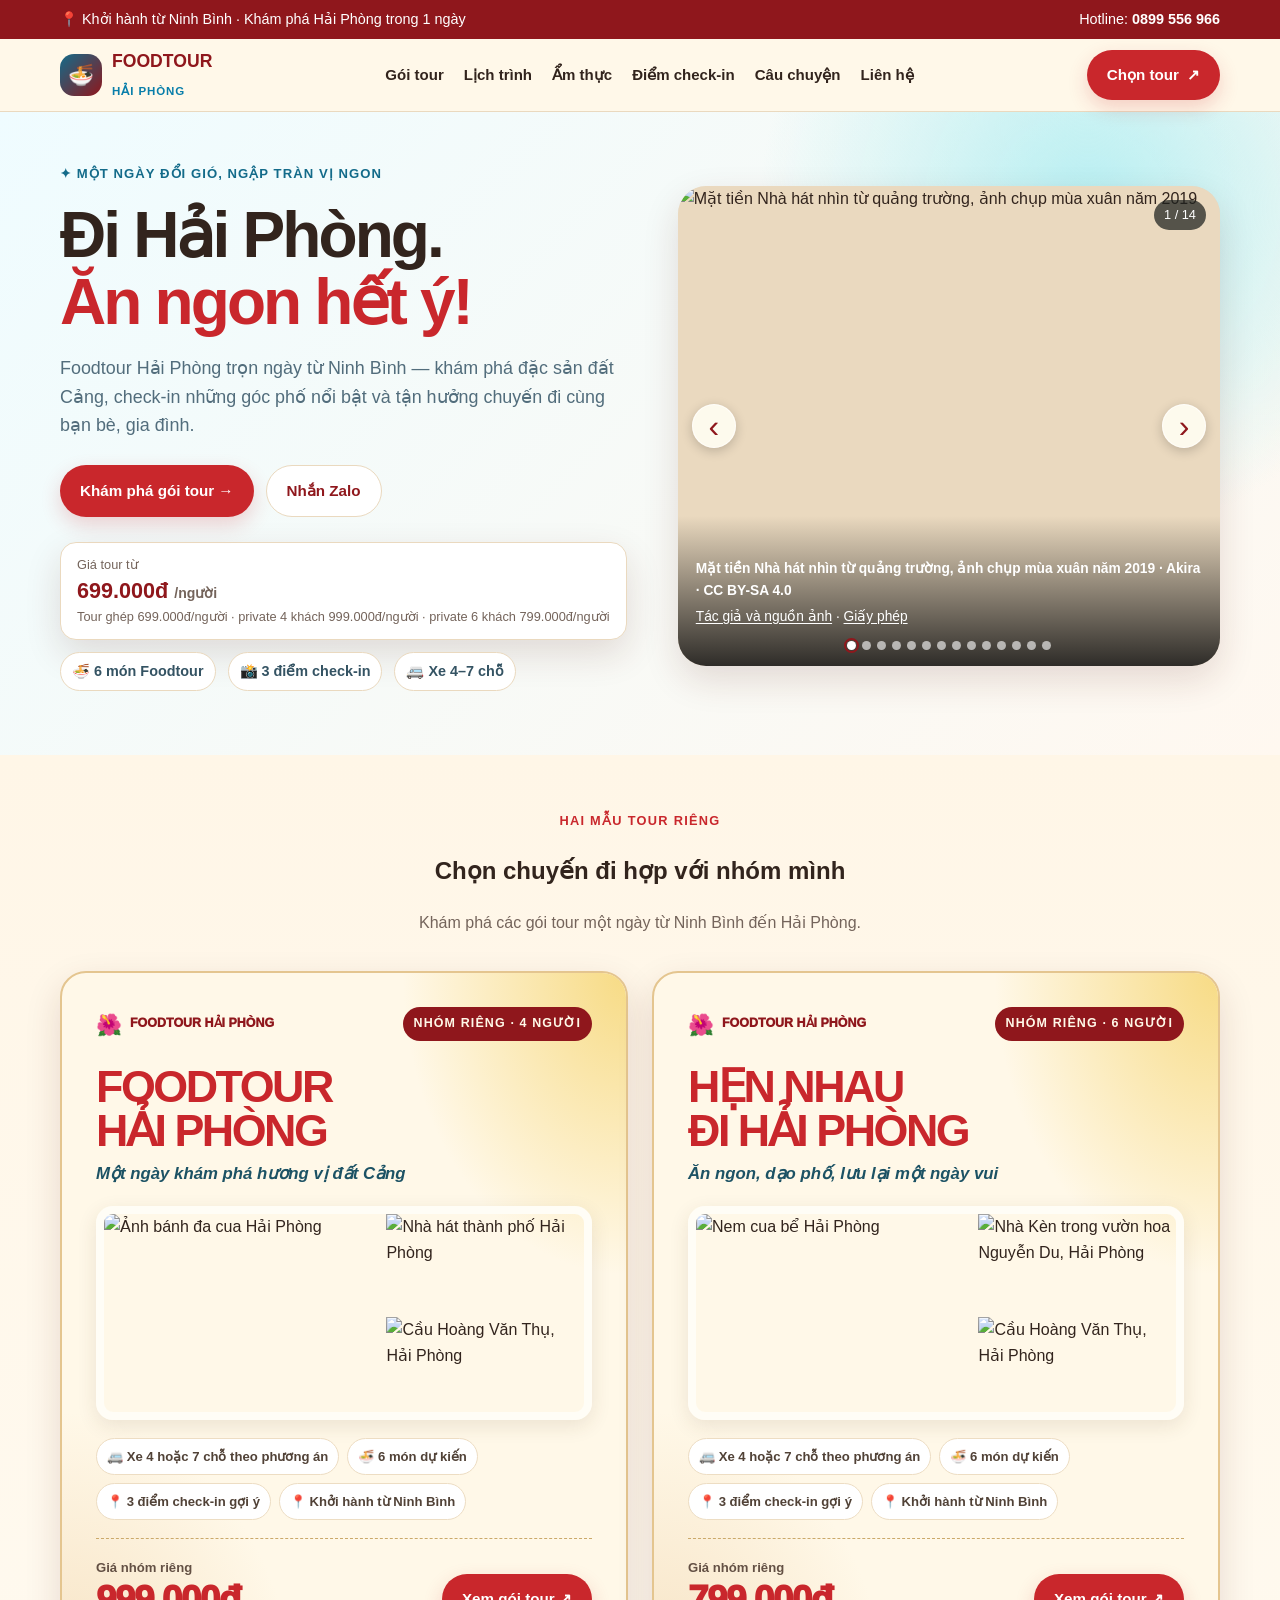
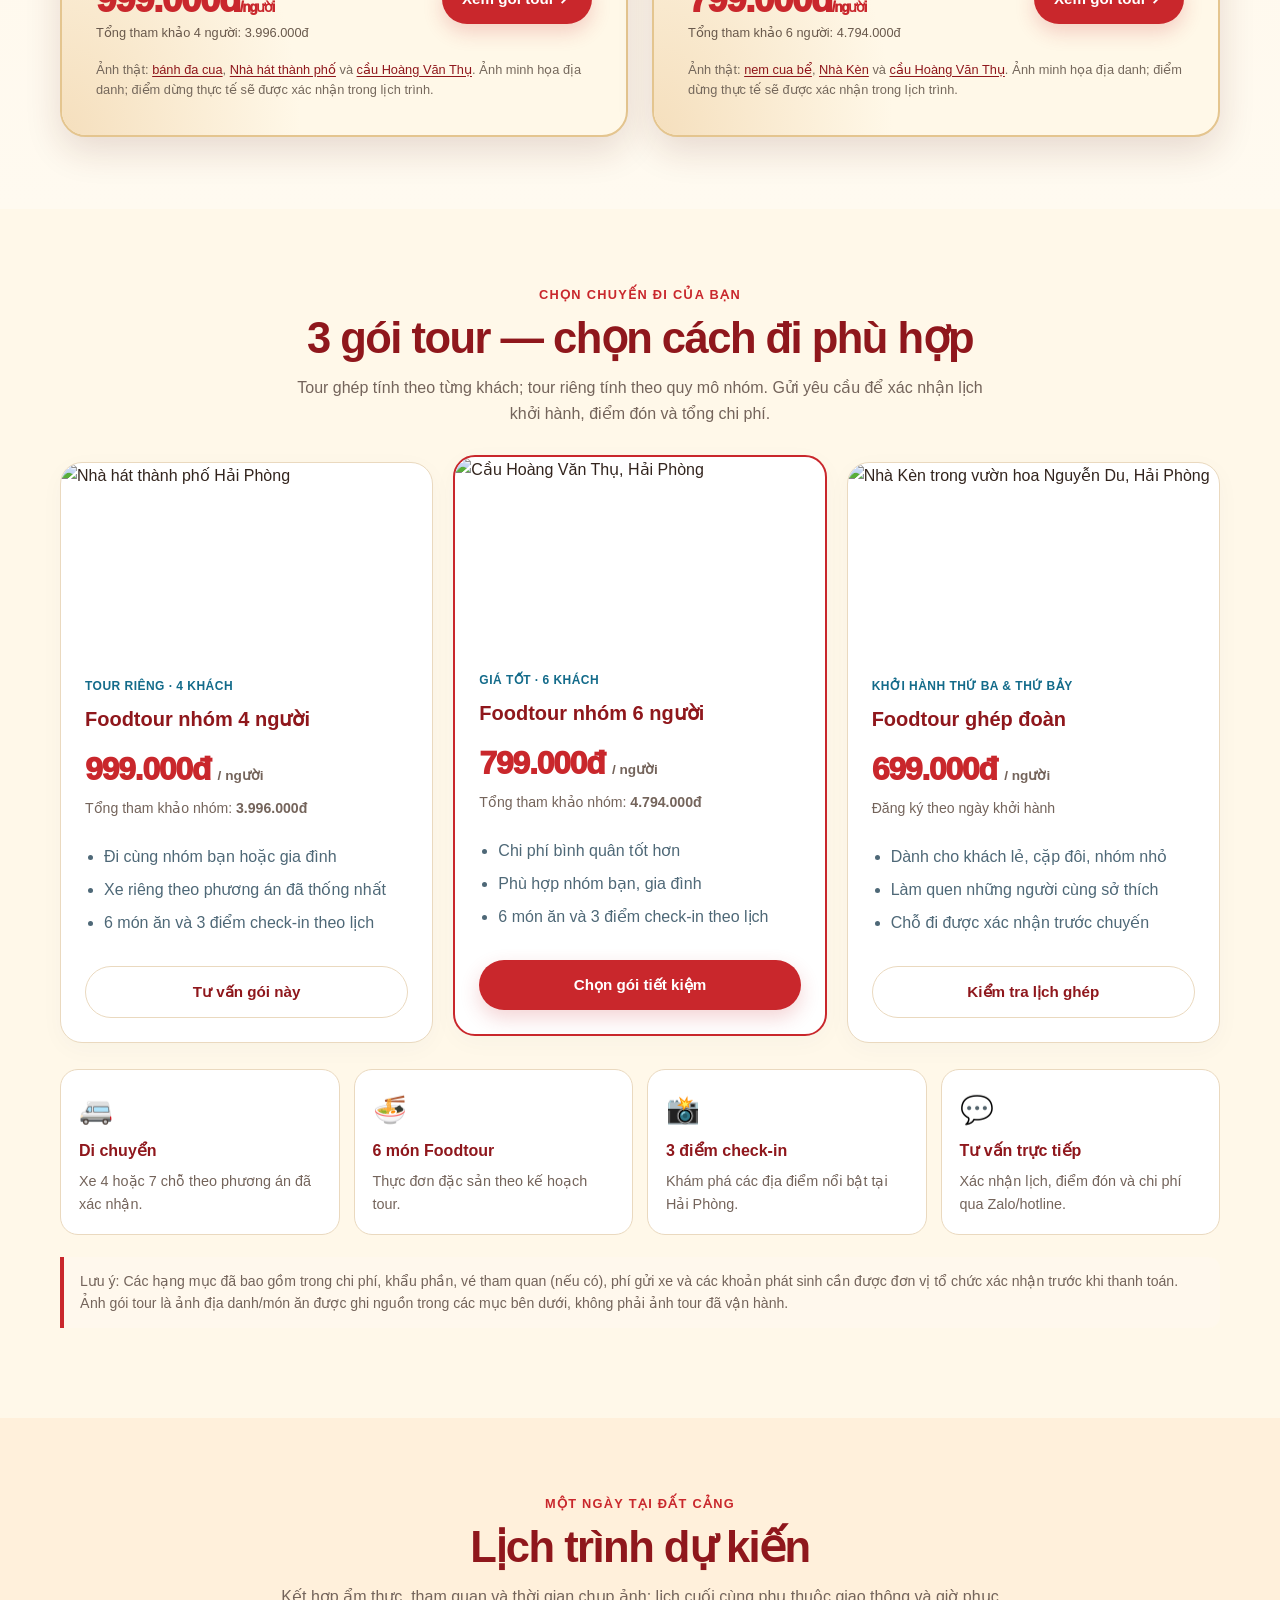
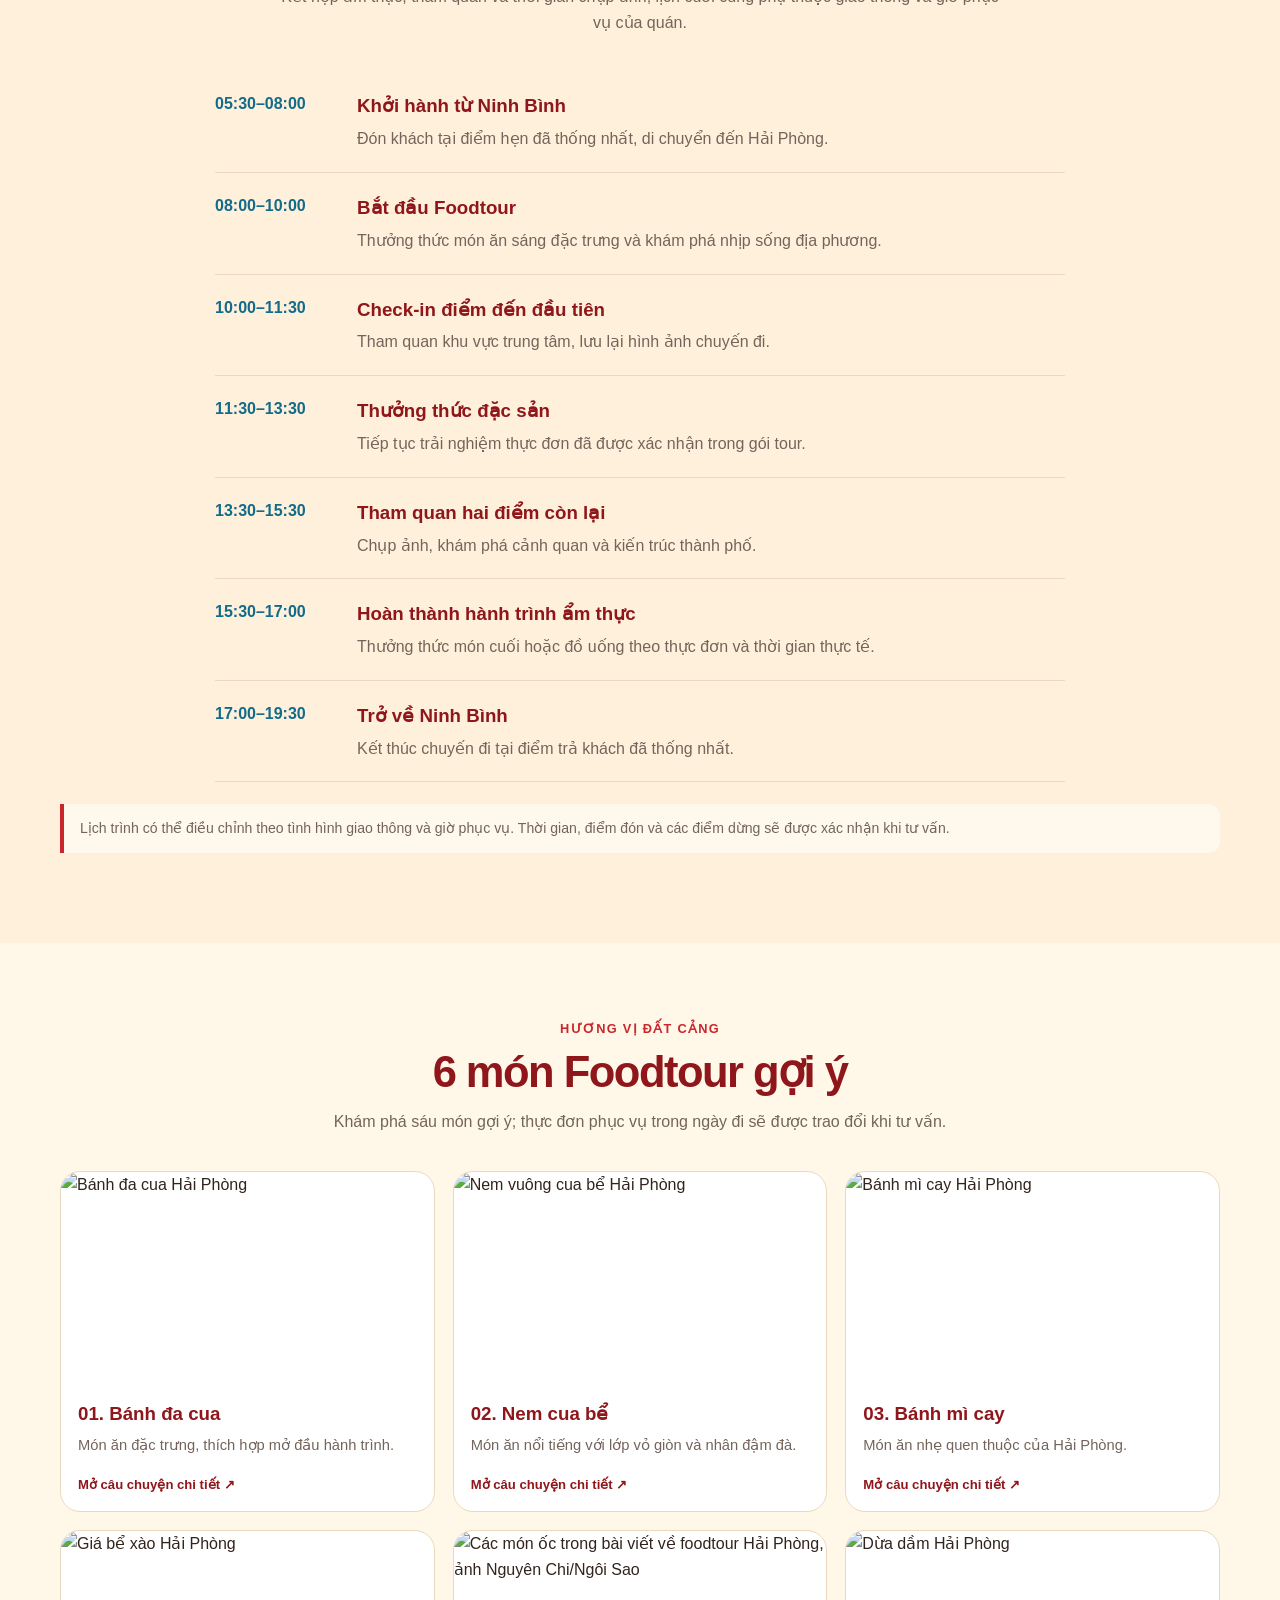
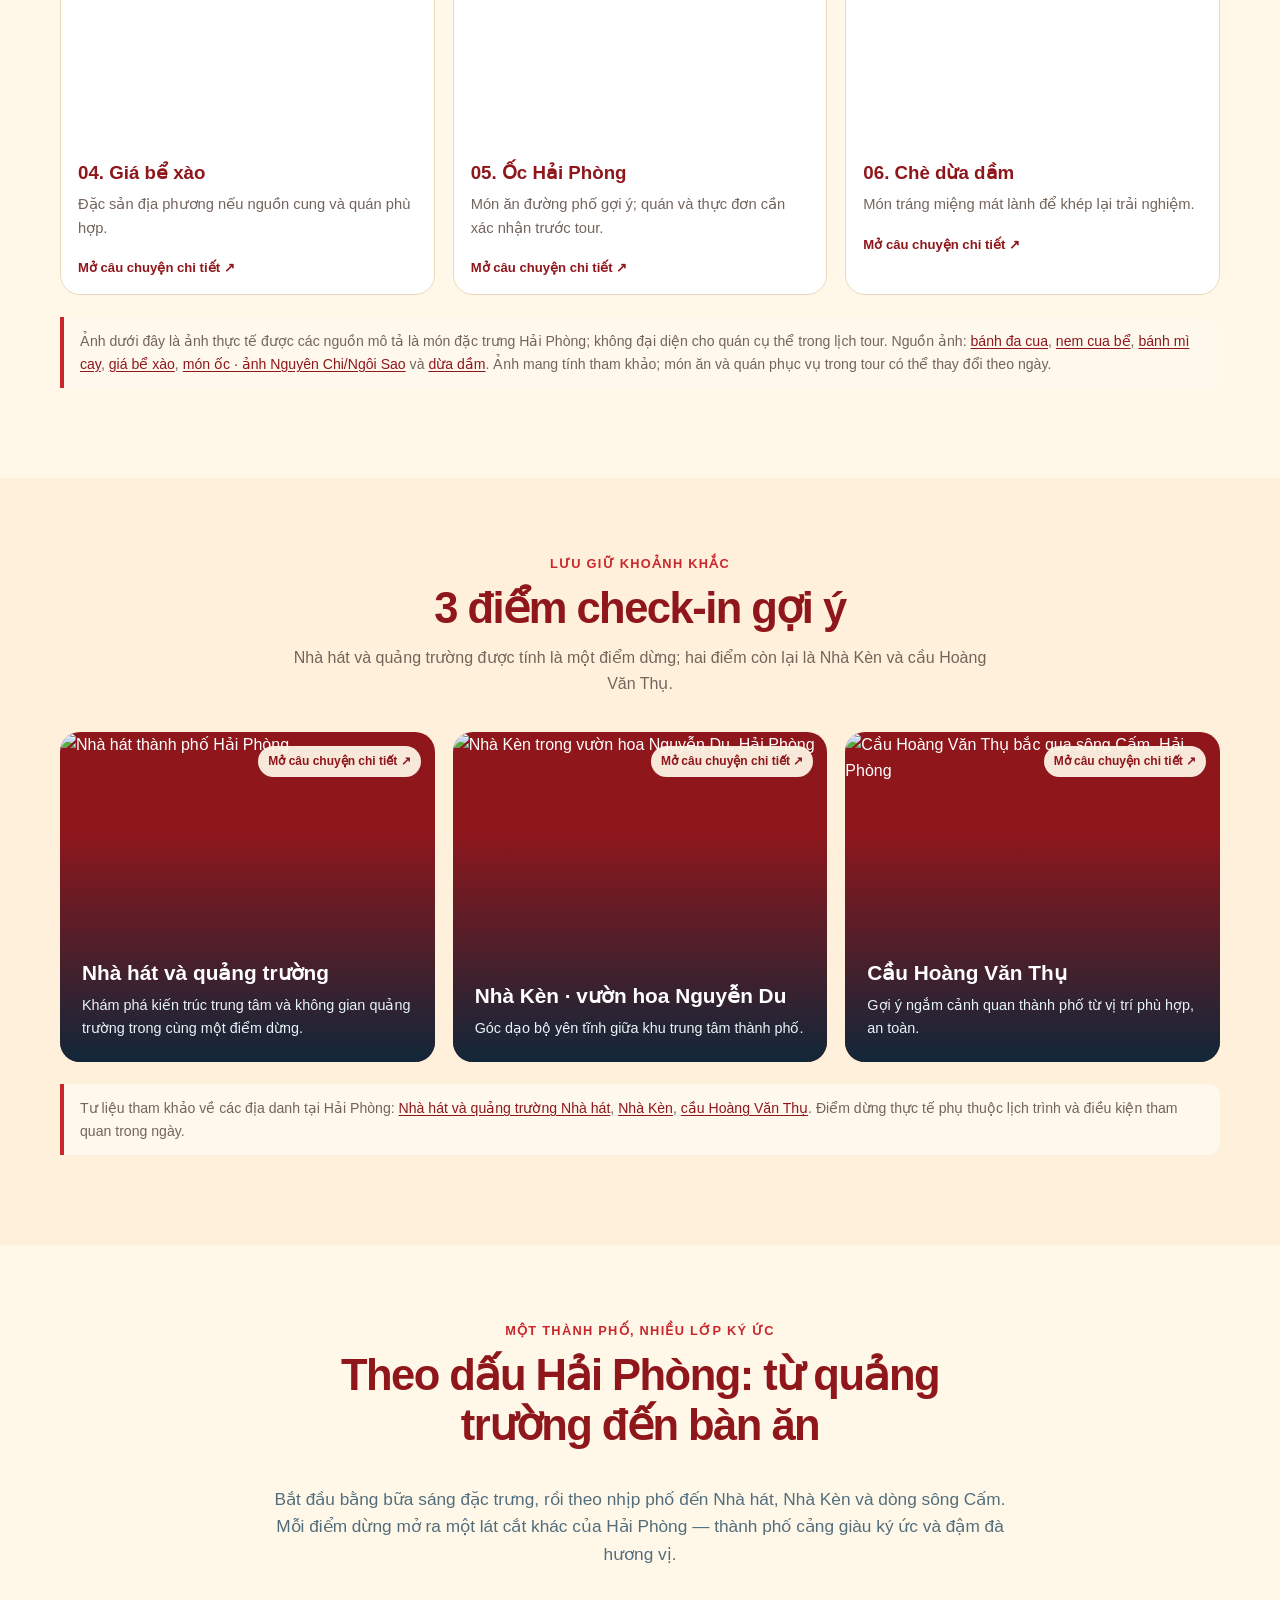
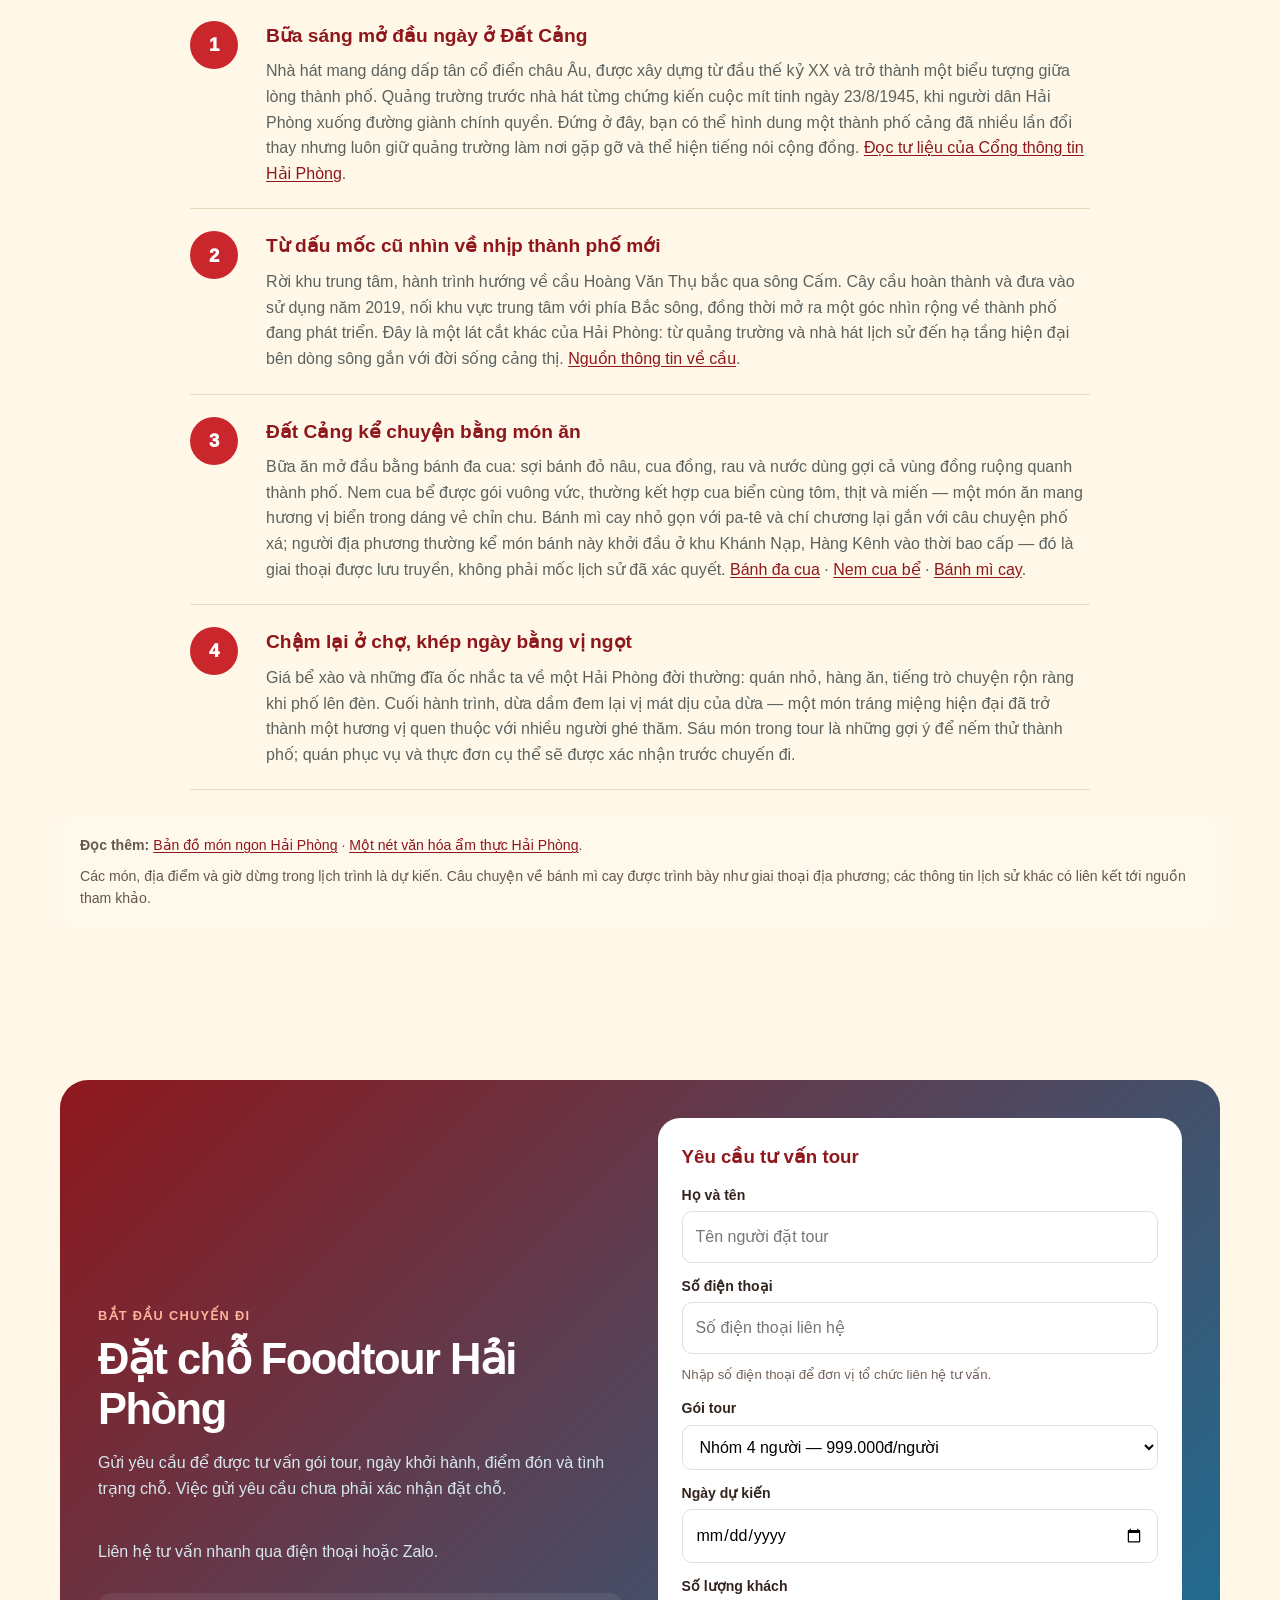
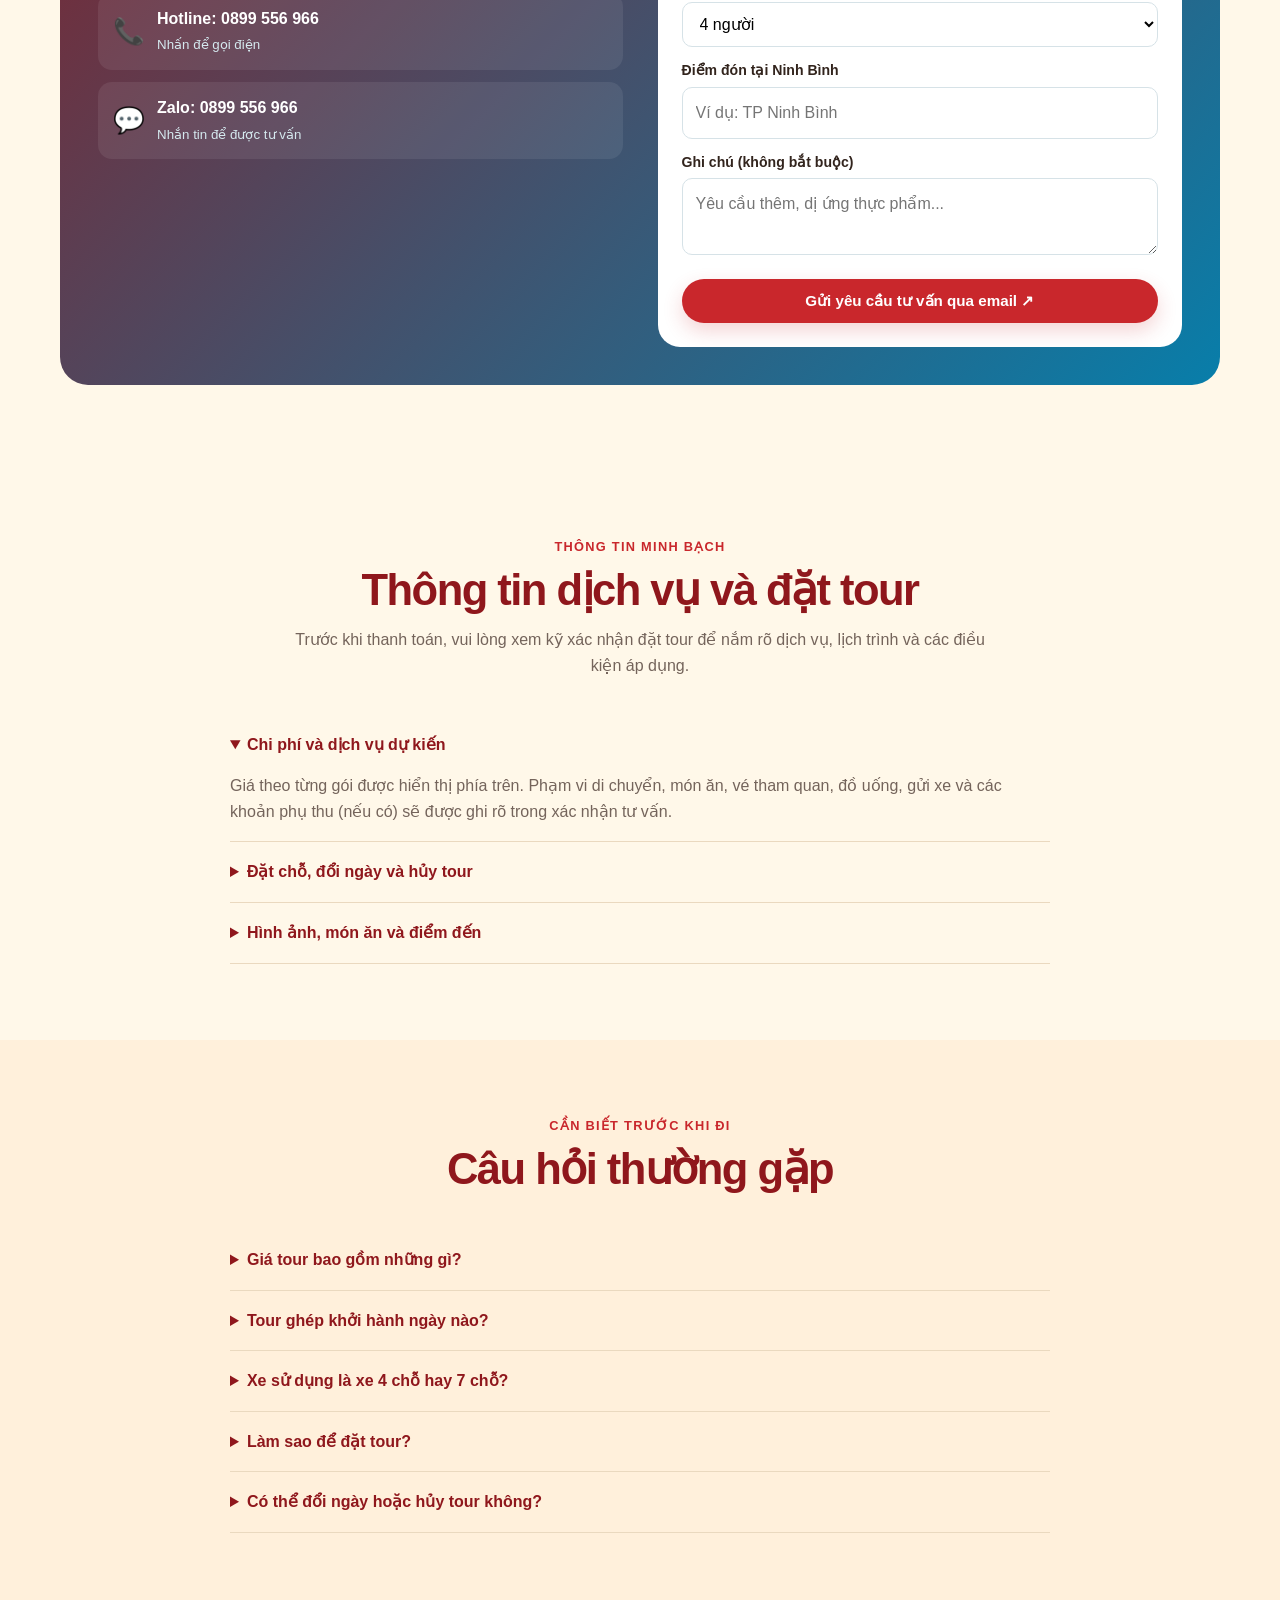
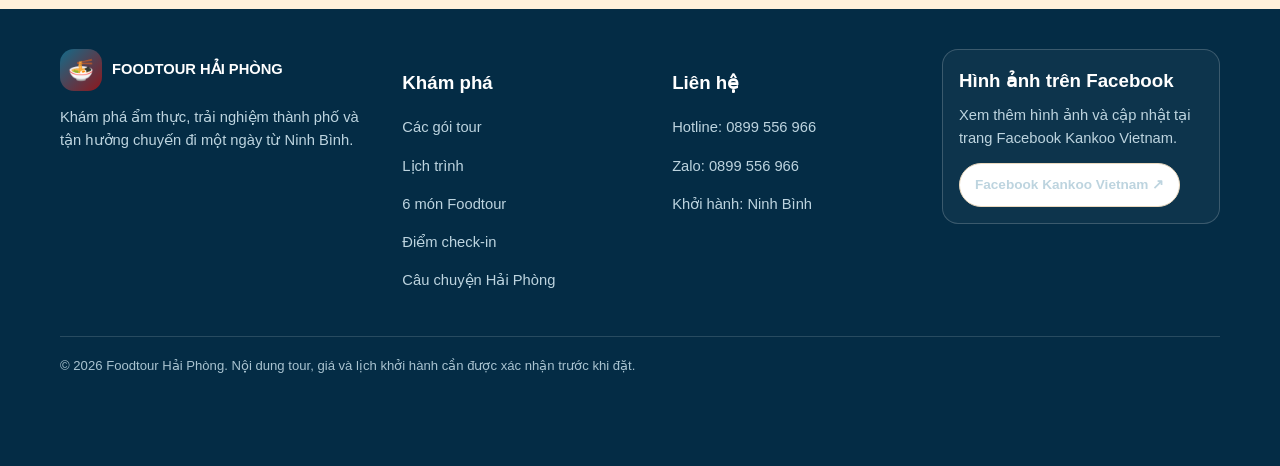
==== commit 153d06fd: "Refresh Hải Phòng check-in photo carousel" ====
--- a/index.html
+++ b/index.html
@@ -1,133 +1,133 @@
-<!doctype html>
-<html lang="vi">
-<head>
-<meta charset="utf-8"><meta name="viewport" content="width=device-width, initial-scale=1">
-<meta name="description" content="Foodtour Hải Phòng 1 ngày từ Ninh Bình. Ba gói tour nhóm 4, nhóm 6 và tour ghép thứ Ba, thứ Bảy. Liên hệ 0899556966 để tư vấn lịch khởi hành.">
-<meta name="theme-color" content="#063b5c"><meta name="robots" content="index,follow"><meta property="og:type" content="website"><meta property="og:locale" content="vi_VN"><meta property="og:title" content="Foodtour Hải Phòng | Tour 1 ngày từ Ninh Bình"><meta property="og:description" content="Khám phá ẩm thực Hải Phòng trong một ngày. Xem gói tour và gửi yêu cầu tư vấn qua Zalo hoặc hotline."><link rel="icon" href="data:image/svg+xml,%3Csvg xmlns='http://www.w3.org/2000/svg' viewBox='0 0 64 64'%3E%3Crect width='64' height='64' rx='18' fill='%23073b5b'/%3E%3Ctext x='50%25' y='52%25' dominant-baseline='middle' text-anchor='middle' font-size='38'%3E%F0%9F%8D%9C%3C/text%3E%3C/svg%3E"><title>Foodtour Hải Phòng | Tour 1 ngày từ Ninh Bình</title>
-<style>
-:root{--navy:#8f171c;--blue:#136b8a;--cyan:#e0f4f8;--orange:#c9272c;--ink:#32241d;--muted:#74645b;--paper:#fff8e9;--line:#ead9bf;--green:#168b62;--shadow:0 14px 36px rgba(88,28,20,.14)}*{box-sizing:border-box}html{scroll-behavior:smooth;scroll-padding-top:84px}body{margin:0;font-family:"Segoe UI",Arial,Tahoma,sans-serif;color:var(--ink);background:var(--paper);line-height:1.6}a{color:inherit;text-decoration:none}img{display:block;max-width:100%}.wrap{width:min(1160px,92%);margin:auto}.topbar{background:var(--navy);color:white;font-size:.9rem;padding:8px 0}.topbar .wrap{display:flex;justify-content:space-between;gap:12px;flex-wrap:wrap}.nav{position:sticky;top:0;z-index:20;background:#fff8e9ed;backdrop-filter:blur(12px);border-bottom:1px solid var(--line)}.navin{display:flex;align-items:center;justify-content:space-between;min-height:72px;gap:20px}.brand{display:flex;align-items:center;gap:10px;font-weight:900;color:var(--navy);font-size:1.1rem}.logo{width:42px;height:42px;border-radius:14px;display:grid;place-items:center;background:linear-gradient(135deg,var(--blue),var(--navy));color:white;font-size:1.3rem}.links{display:flex;align-items:center;gap:20px;font-size:.94rem;font-weight:650}.links a:hover{color:var(--orange)}.btn{display:inline-flex;justify-content:center;align-items:center;gap:8px;border:0;border-radius:999px;padding:13px 20px;font-weight:800;cursor:pointer;transition:.2s;font-size:.95rem}.btn:hover{transform:translateY(-2px)}.primary{background:var(--orange);color:white;box-shadow:0 8px 20px #c9272c33}.secondary{background:white;color:var(--navy);border:1px solid var(--line)}.hero{padding:48px 0 64px;background:radial-gradient(circle at 85% 15%,#b7eff2 0,transparent 27%),linear-gradient(135deg,#effcff,#fff8f0)}.hero-grid{display:grid;grid-template-columns:1.03fr .97fr;gap:42px;align-items:center}.eyebrow{display:inline-flex;gap:8px;align-items:center;color:var(--blue);font-size:.82rem;font-weight:900;text-transform:uppercase;letter-spacing:.08em}.hero h1{font-size:clamp(2.4rem,5vw,4.5rem);line-height:1.05;letter-spacing:-.045em;margin:16px 0}.hero h1 span{color:var(--orange)}.lead{font-size:1.12rem;color:#526d7c;max-width:600px}.hero-actions{display:flex;gap:12px;flex-wrap:wrap;margin:25px 0}.ticks{display:flex;gap:12px;flex-wrap:wrap;font-size:.9rem;font-weight:700;color:#345363}.ticks span{background:#fff;padding:7px 11px;border:1px solid var(--line);border-radius:999px}.hero-photo{position:relative}.hero-photo img{width:100%;height:480px;object-fit:cover;border-radius:28px;box-shadow:var(--shadow)}.float-card{position:absolute;bottom:20px;left:-18px;background:white;padding:15px 18px;border-radius:18px;box-shadow:var(--shadow);max-width:230px}.float-card strong{display:block;font-size:1.25rem;color:var(--navy)}.section{padding:76px 0}.section.tint{background:#fff0db}.section-head{max-width:720px;margin:0 auto 36px;text-align:center}.kicker{font-weight:900;color:var(--orange);font-size:.8rem;letter-spacing:.1em;text-transform:uppercase}.section h2{font-size:clamp(1.9rem,3.4vw,3rem);line-height:1.15;letter-spacing:-.035em;margin:8px 0 12px;color:var(--navy)}.section-head p{color:var(--muted);margin:0}.cards{display:grid;grid-template-columns:repeat(3,1fr);gap:20px}.tour-card{background:white;border:1px solid var(--line);border-radius:22px;overflow:hidden;box-shadow:0 6px 24px #073b5b08;display:flex;flex-direction:column;position:relative}.tour-card.featured{border:2px solid var(--orange);transform:translateY(-7px)}.tour-card img{height:190px;width:100%;object-fit:cover}.tour-body{padding:24px;display:flex;flex-direction:column;flex:1}.pill{font-size:.75rem;font-weight:900;letter-spacing:.04em;text-transform:uppercase;color:var(--blue)}.tour-card h3{margin:7px 0;font-size:1.25rem;color:var(--navy)}.price{font-size:2rem;line-height:1.2;font-weight:950;color:var(--orange);letter-spacing:-.04em;margin:8px 0}.price small{font-size:.85rem;color:var(--muted);font-weight:700;letter-spacing:0}.total{font-size:.88rem;color:var(--muted)}.tour-body ul{padding-left:19px;color:#4e6877;margin:18px 0 24px}.tour-body li{margin:7px 0}.tour-body .btn{margin-top:auto}.included{display:grid;grid-template-columns:repeat(4,1fr);gap:14px;margin-top:26px}.include{background:white;border:1px solid var(--line);padding:18px;border-radius:18px}.icon{font-size:1.7rem}.include strong{display:block;margin:6px 0;color:var(--navy)}.include p{font-size:.9rem;color:var(--muted);margin:0}.timeline{max-width:850px;margin:auto}.stop{display:grid;grid-template-columns:120px 1fr;gap:22px;padding:20px 0;border-bottom:1px solid var(--line)}.time{font-weight:900;color:var(--blue)}.stop h3{margin:0 0 5px;color:var(--navy)}.stop p{margin:0;color:var(--muted)}.note{font-size:.88rem;color:var(--muted);background:#fff8ed;border-left:4px solid var(--orange);padding:13px 16px;border-radius:0 12px 12px 0;margin-top:22px}.food-grid{display:grid;grid-template-columns:repeat(3,1fr);gap:18px}.food{border-radius:20px;overflow:hidden;background:white;border:1px solid var(--line)}.food img{width:100%;height:210px;object-fit:cover}.food div{padding:17px}.food h3{margin:0 0 5px;color:var(--navy)}.food p{margin:0;color:var(--muted);font-size:.92rem}.places{display:grid;grid-template-columns:repeat(3,1fr);gap:18px}.place{position:relative;border-radius:20px;overflow:hidden;min-height:330px;color:white;background:var(--navy)}.place img{position:absolute;inset:0;width:100%;height:100%;object-fit:cover}.place:after{content:"";position:absolute;inset:0;background:linear-gradient(0deg,#06283bea,transparent 70%)}.place-copy{position:absolute;z-index:1;bottom:0;padding:22px}.place h3{font-size:1.3rem;margin:0 0 5px}.place p{margin:0;color:#e7f4f7;font-size:.9rem}.booking{background:linear-gradient(135deg,var(--navy),#087eaa);color:white;border-radius:28px;padding:38px;display:grid;grid-template-columns:1fr 1fr;gap:35px;align-items:center}.booking h2{color:white}.booking p{color:#d5e9ef}.contact-points{display:grid;gap:12px;margin-top:22px}.contact-item{display:flex;align-items:center;gap:12px;background:#ffffff13;padding:13px 15px;border-radius:14px}.contact-item b{display:block}.contact-item small{color:#d5e9ef}.form{background:white;color:var(--ink);padding:24px;border-radius:22px}.form label{display:block;font-weight:750;font-size:.88rem;margin:12px 0 5px}.form input,.form select,.form textarea{width:100%;padding:12px 13px;border:1px solid #d6e2e7;border-radius:10px;font:inherit;background:#fff}.form .btn{width:100%;margin-top:16px}.form small{display:block;color:var(--muted);margin-top:10px}.faq{max-width:820px;margin:auto}.faq details{border-bottom:1px solid var(--line);padding:17px 0}.faq summary{font-weight:800;cursor:pointer;color:var(--navy)}.faq details p{color:var(--muted);margin-bottom:0}.footer{background:#042c45;color:#e6f2f6;padding:40px 0 90px}.footgrid{display:grid;grid-template-columns:1.3fr 1fr 1fr 1.15fr;gap:28px}.facebook-card{align-self:start;padding:16px;border:1px solid #ffffff30;border-radius:16px;background:#ffffff0a}.facebook-card h3{margin:0 0 8px}.facebook-card p{margin:0 0 12px}.facebook-card .btn{padding:10px 15px;font-size:.85rem}.footer p,.footer a{color:#bdd4df;font-size:.92rem}.footer h3{color:white}.copyright{border-top:1px solid #ffffff25;margin-top:28px;padding-top:18px;color:#a9c3d0;font-size:.82rem}.sticky-cta{display:none;position:fixed;bottom:0;left:0;right:0;padding:10px;background:#fffdf9f2;backdrop-filter:blur(12px);border-top:1px solid var(--line);z-index:30;gap:10px}.sticky-cta .btn{flex:1;padding:12px 8px}.mobile-menu{display:none}.menu-toggle{display:none;background:white;color:var(--navy);border:1px solid var(--line);border-radius:12px;padding:10px 12px;font:inherit;font-weight:800;cursor:pointer}.mobile-links{display:none}.form input:focus,.form select:focus,.form textarea:focus,.menu-toggle:focus-visible,a:focus-visible,button:focus-visible,summary:focus-visible{outline:3px solid #f7b99f;outline-offset:2px}.form-status{margin-top:12px;padding:12px;border-radius:10px;background:#eaf7f2;color:#165c47;font-size:.9rem}.form-status[hidden]{display:none}
-@media(max-width:900px){.links{gap:12px;font-size:.85rem}.hero-grid{gap:25px}.hero-carousel{height:400px}.included{grid-template-columns:repeat(2,1fr)}.booking{padding:26px}.cards{gap:12px}.tour-body{padding:18px}.price{font-size:1.7rem}}
-@media(max-width:700px){.topbar .wrap{justify-content:center;text-align:center}.navin{min-height:64px}.links{display:none}.menu-toggle{display:inline-flex}.navin{flex-wrap:wrap}.mobile-links{display:none;flex-basis:100%;padding:0 0 14px;gap:6px}.mobile-links.open{display:grid}.mobile-links a{padding:10px 12px;border-radius:10px;background:#f0f9fb;font-weight:700}.hero{padding:35px 0 45px}.hero-grid{grid-template-columns:1fr}.hero h1{font-size:2.75rem}.hero-carousel{height:320px}.hero-price{margin:15px 0 12px}.section{padding:55px 0}.cards,.food-grid,.places{grid-template-columns:1fr}.tour-card.featured{transform:none}.tour-card img{height:220px}.included{grid-template-columns:1fr 1fr}.stop{grid-template-columns:86px 1fr;gap:12px}.booking{grid-template-columns:1fr;padding:23px}.footgrid{grid-template-columns:1fr;gap:12px}.sticky-cta{display:flex}.footer{padding-bottom:100px}.section-head{text-align:left}.hero-actions .btn{flex:1}.hide-mobile{display:none}}
-/* Poster-inspired package feature */
-.poster-section{padding:56px 0 72px;background:linear-gradient(180deg,#fff6e7,#fffaf0)}
-.poster-grid{display:grid;grid-template-columns:repeat(2,minmax(0,1fr));gap:24px;align-items:stretch}
-.promo-poster{position:relative;overflow:hidden;isolation:isolate;border:2px solid #e4c58f;border-radius:26px;background:#fff8e8;box-shadow:var(--shadow);padding:clamp(20px,3vw,34px);display:flex;flex-direction:column}
-.promo-poster:before{content:"";position:absolute;z-index:-1;inset:0;background:radial-gradient(ellipse at 100% 0%,#f7db85 0,transparent 28%),radial-gradient(ellipse at 0% 100%,#f5dfbd 0,transparent 30%)}
-.poster-topline{display:flex;align-items:center;justify-content:space-between;gap:10px;font-size:.78rem;font-weight:900;letter-spacing:.09em;text-transform:uppercase;color:#8f171c}
-.poster-brand{display:flex;gap:8px;align-items:center;font-weight:950;letter-spacing:0}.poster-brand span:first-child{font-size:1.3rem}
-.poster-tag{background:#8f171c;color:#fff8e8;padding:7px 11px;border-radius:999px;white-space:nowrap}
-.poster-title{font-size:clamp(2rem,3.5vw,3.15rem);line-height:.98;letter-spacing:-.055em;color:#c9272c;margin:24px 0 8px;text-transform:uppercase}
-.poster-subtitle{font-family:"Segoe UI",Arial,Tahoma,sans-serif;font-style:italic;font-size:1.05rem;font-weight:700;color:#1c5264;margin:0 0 18px}
-.poster-photo{display:grid;grid-template-columns:1.25fr .9fr;grid-template-rows:repeat(2,95px);gap:8px;border:8px solid #fffdf6;border-radius:17px;box-shadow:0 6px 20px #50351b1c;overflow:hidden}
-.poster-photo img{height:100%;width:100%;object-fit:cover}.poster-photo img:first-child{grid-row:1 / 3}
-.poster-inclusions{display:flex;flex-wrap:wrap;gap:8px;margin:18px 0}.poster-inclusions span{background:#fff;border:1px solid #edddc3;border-radius:999px;padding:7px 10px;font-size:.82rem;font-weight:750;color:#514237}
-.poster-bottom{display:flex;align-items:center;justify-content:space-between;gap:16px;margin-top:auto;padding-top:15px;border-top:1px dashed #cba96a}
-.poster-price-label{font-size:.82rem;color:#635044;font-weight:700}.poster-price{display:block;font-size:clamp(1.65rem,3vw,2.3rem);line-height:1.1;color:#c9272c;font-weight:950;letter-spacing:-.04em}.poster-total{font-size:.8rem;color:#69594c;margin-top:3px}
-.poster-cta{flex-shrink:0}.poster-footnote{margin:16px 0 0;font-size:.8rem;color:#75685c}.poster-footnote a,.note a{color:#8f171c;text-decoration:underline;text-underline-offset:2px}.hero-credit{position:absolute;right:12px;bottom:12px;z-index:2;background:#fffdf2e8;padding:6px 9px;border-radius:8px;color:#5c382f;font-size:.72rem;font-weight:750}
-.story{max-width:900px;margin:auto}.story-intro{font-size:1.08rem;color:#526d7c;text-align:center;max-width:760px;margin:0 auto 30px}.story-step{display:grid;grid-template-columns:58px 1fr;gap:18px;padding:22px 0;border-bottom:1px solid var(--line)}.story-number{width:48px;height:48px;display:grid;place-items:center;border-radius:50%;background:#c9272c;color:white;font-weight:950;font-size:1.15rem}.story-step h3{margin:0 0 7px;color:var(--navy);font-size:1.2rem}.story-step p{margin:0;color:#5b625e}.story-step a,.story-sources a{color:#8f171c;text-decoration:underline;text-underline-offset:2px}.story-sources{margin-top:26px;padding:18px 20px;border-radius:16px;background:#fff8ed;color:#66584c;font-size:.88rem}.story-sources p{margin:0 0 8px}.story-sources p:last-child{margin-bottom:0}
+<!doctype html>
+<html lang="vi">
+<head>
+<meta charset="utf-8"><meta name="viewport" content="width=device-width, initial-scale=1">
+<meta name="description" content="Foodtour Hải Phòng 1 ngày từ Ninh Bình. Ba gói tour nhóm 4, nhóm 6 và tour ghép thứ Ba, thứ Bảy. Liên hệ 0899556966 để tư vấn lịch khởi hành.">
+<meta name="theme-color" content="#063b5c"><meta name="robots" content="index,follow"><meta property="og:type" content="website"><meta property="og:locale" content="vi_VN"><meta property="og:title" content="Foodtour Hải Phòng | Tour 1 ngày từ Ninh Bình"><meta property="og:description" content="Khám phá ẩm thực Hải Phòng trong một ngày. Xem gói tour và gửi yêu cầu tư vấn qua Zalo hoặc hotline."><link rel="icon" href="data:image/svg+xml,%3Csvg xmlns='http://www.w3.org/2000/svg' viewBox='0 0 64 64'%3E%3Crect width='64' height='64' rx='18' fill='%23073b5b'/%3E%3Ctext x='50%25' y='52%25' dominant-baseline='middle' text-anchor='middle' font-size='38'%3E%F0%9F%8D%9C%3C/text%3E%3C/svg%3E"><title>Foodtour Hải Phòng | Tour 1 ngày từ Ninh Bình</title>
+<style>
+:root{--navy:#8f171c;--blue:#136b8a;--cyan:#e0f4f8;--orange:#c9272c;--ink:#32241d;--muted:#74645b;--paper:#fff8e9;--line:#ead9bf;--green:#168b62;--shadow:0 14px 36px rgba(88,28,20,.14)}*{box-sizing:border-box}html{scroll-behavior:smooth;scroll-padding-top:84px}body{margin:0;font-family:"Segoe UI",Arial,Tahoma,sans-serif;color:var(--ink);background:var(--paper);line-height:1.6}a{color:inherit;text-decoration:none}img{display:block;max-width:100%}.wrap{width:min(1160px,92%);margin:auto}.topbar{background:var(--navy);color:white;font-size:.9rem;padding:8px 0}.topbar .wrap{display:flex;justify-content:space-between;gap:12px;flex-wrap:wrap}.nav{position:sticky;top:0;z-index:20;background:#fff8e9ed;backdrop-filter:blur(12px);border-bottom:1px solid var(--line)}.navin{display:flex;align-items:center;justify-content:space-between;min-height:72px;gap:20px}.brand{display:flex;align-items:center;gap:10px;font-weight:900;color:var(--navy);font-size:1.1rem}.logo{width:42px;height:42px;border-radius:14px;display:grid;place-items:center;background:linear-gradient(135deg,var(--blue),var(--navy));color:white;font-size:1.3rem}.links{display:flex;align-items:center;gap:20px;font-size:.94rem;font-weight:650}.links a:hover{color:var(--orange)}.btn{display:inline-flex;justify-content:center;align-items:center;gap:8px;border:0;border-radius:999px;padding:13px 20px;font-weight:800;cursor:pointer;transition:.2s;font-size:.95rem}.btn:hover{transform:translateY(-2px)}.primary{background:var(--orange);color:white;box-shadow:0 8px 20px #c9272c33}.secondary{background:white;color:var(--navy);border:1px solid var(--line)}.hero{padding:48px 0 64px;background:radial-gradient(circle at 85% 15%,#b7eff2 0,transparent 27%),linear-gradient(135deg,#effcff,#fff8f0)}.hero-grid{display:grid;grid-template-columns:1.03fr .97fr;gap:42px;align-items:center}.eyebrow{display:inline-flex;gap:8px;align-items:center;color:var(--blue);font-size:.82rem;font-weight:900;text-transform:uppercase;letter-spacing:.08em}.hero h1{font-size:clamp(2.4rem,5vw,4.5rem);line-height:1.05;letter-spacing:-.045em;margin:16px 0}.hero h1 span{color:var(--orange)}.lead{font-size:1.12rem;color:#526d7c;max-width:600px}.hero-actions{display:flex;gap:12px;flex-wrap:wrap;margin:25px 0}.ticks{display:flex;gap:12px;flex-wrap:wrap;font-size:.9rem;font-weight:700;color:#345363}.ticks span{background:#fff;padding:7px 11px;border:1px solid var(--line);border-radius:999px}.hero-photo{position:relative}.hero-photo img{width:100%;height:480px;object-fit:cover;border-radius:28px;box-shadow:var(--shadow)}.float-card{position:absolute;bottom:20px;left:-18px;background:white;padding:15px 18px;border-radius:18px;box-shadow:var(--shadow);max-width:230px}.float-card strong{display:block;font-size:1.25rem;color:var(--navy)}.section{padding:76px 0}.section.tint{background:#fff0db}.section-head{max-width:720px;margin:0 auto 36px;text-align:center}.kicker{font-weight:900;color:var(--orange);font-size:.8rem;letter-spacing:.1em;text-transform:uppercase}.section h2{font-size:clamp(1.9rem,3.4vw,3rem);line-height:1.15;letter-spacing:-.035em;margin:8px 0 12px;color:var(--navy)}.section-head p{color:var(--muted);margin:0}.cards{display:grid;grid-template-columns:repeat(3,1fr);gap:20px}.tour-card{background:white;border:1px solid var(--line);border-radius:22px;overflow:hidden;box-shadow:0 6px 24px #073b5b08;display:flex;flex-direction:column;position:relative}.tour-card.featured{border:2px solid var(--orange);transform:translateY(-7px)}.tour-card img{height:190px;width:100%;object-fit:cover}.tour-body{padding:24px;display:flex;flex-direction:column;flex:1}.pill{font-size:.75rem;font-weight:900;letter-spacing:.04em;text-transform:uppercase;color:var(--blue)}.tour-card h3{margin:7px 0;font-size:1.25rem;color:var(--navy)}.price{font-size:2rem;line-height:1.2;font-weight:950;color:var(--orange);letter-spacing:-.04em;margin:8px 0}.price small{font-size:.85rem;color:var(--muted);font-weight:700;letter-spacing:0}.total{font-size:.88rem;color:var(--muted)}.tour-body ul{padding-left:19px;color:#4e6877;margin:18px 0 24px}.tour-body li{margin:7px 0}.tour-body .btn{margin-top:auto}.included{display:grid;grid-template-columns:repeat(4,1fr);gap:14px;margin-top:26px}.include{background:white;border:1px solid var(--line);padding:18px;border-radius:18px}.icon{font-size:1.7rem}.include strong{display:block;margin:6px 0;color:var(--navy)}.include p{font-size:.9rem;color:var(--muted);margin:0}.timeline{max-width:850px;margin:auto}.stop{display:grid;grid-template-columns:120px 1fr;gap:22px;padding:20px 0;border-bottom:1px solid var(--line)}.time{font-weight:900;color:var(--blue)}.stop h3{margin:0 0 5px;color:var(--navy)}.stop p{margin:0;color:var(--muted)}.note{font-size:.88rem;color:var(--muted);background:#fff8ed;border-left:4px solid var(--orange);padding:13px 16px;border-radius:0 12px 12px 0;margin-top:22px}.food-grid{display:grid;grid-template-columns:repeat(3,1fr);gap:18px}.food{border-radius:20px;overflow:hidden;background:white;border:1px solid var(--line)}.food img{width:100%;height:210px;object-fit:cover}.food div{padding:17px}.food h3{margin:0 0 5px;color:var(--navy)}.food p{margin:0;color:var(--muted);font-size:.92rem}.places{display:grid;grid-template-columns:repeat(3,1fr);gap:18px}.place{position:relative;border-radius:20px;overflow:hidden;min-height:330px;color:white;background:var(--navy)}.place img{position:absolute;inset:0;width:100%;height:100%;object-fit:cover}.place:after{content:"";position:absolute;inset:0;background:linear-gradient(0deg,#06283bea,transparent 70%)}.place-copy{position:absolute;z-index:1;bottom:0;padding:22px}.place h3{font-size:1.3rem;margin:0 0 5px}.place p{margin:0;color:#e7f4f7;font-size:.9rem}.booking{background:linear-gradient(135deg,var(--navy),#087eaa);color:white;border-radius:28px;padding:38px;display:grid;grid-template-columns:1fr 1fr;gap:35px;align-items:center}.booking h2{color:white}.booking p{color:#d5e9ef}.contact-points{display:grid;gap:12px;margin-top:22px}.contact-item{display:flex;align-items:center;gap:12px;background:#ffffff13;padding:13px 15px;border-radius:14px}.contact-item b{display:block}.contact-item small{color:#d5e9ef}.form{background:white;color:var(--ink);padding:24px;border-radius:22px}.form label{display:block;font-weight:750;font-size:.88rem;margin:12px 0 5px}.form input,.form select,.form textarea{width:100%;padding:12px 13px;border:1px solid #d6e2e7;border-radius:10px;font:inherit;background:#fff}.form .btn{width:100%;margin-top:16px}.form small{display:block;color:var(--muted);margin-top:10px}.faq{max-width:820px;margin:auto}.faq details{border-bottom:1px solid var(--line);padding:17px 0}.faq summary{font-weight:800;cursor:pointer;color:var(--navy)}.faq details p{color:var(--muted);margin-bottom:0}.footer{background:#042c45;color:#e6f2f6;padding:40px 0 90px}.footgrid{display:grid;grid-template-columns:1.3fr 1fr 1fr 1.15fr;gap:28px}.facebook-card{align-self:start;padding:16px;border:1px solid #ffffff30;border-radius:16px;background:#ffffff0a}.facebook-card h3{margin:0 0 8px}.facebook-card p{margin:0 0 12px}.facebook-card .btn{padding:10px 15px;font-size:.85rem}.footer p,.footer a{color:#bdd4df;font-size:.92rem}.footer h3{color:white}.copyright{border-top:1px solid #ffffff25;margin-top:28px;padding-top:18px;color:#a9c3d0;font-size:.82rem}.sticky-cta{display:none;position:fixed;bottom:0;left:0;right:0;padding:10px;background:#fffdf9f2;backdrop-filter:blur(12px);border-top:1px solid var(--line);z-index:30;gap:10px}.sticky-cta .btn{flex:1;padding:12px 8px}.mobile-menu{display:none}.menu-toggle{display:none;background:white;color:var(--navy);border:1px solid var(--line);border-radius:12px;padding:10px 12px;font:inherit;font-weight:800;cursor:pointer}.mobile-links{display:none}.form input:focus,.form select:focus,.form textarea:focus,.menu-toggle:focus-visible,a:focus-visible,button:focus-visible,summary:focus-visible{outline:3px solid #f7b99f;outline-offset:2px}.form-status{margin-top:12px;padding:12px;border-radius:10px;background:#eaf7f2;color:#165c47;font-size:.9rem}.form-status[hidden]{display:none}
+@media(max-width:900px){.links{gap:12px;font-size:.85rem}.hero-grid{gap:25px}.hero-carousel{height:400px}.included{grid-template-columns:repeat(2,1fr)}.booking{padding:26px}.cards{gap:12px}.tour-body{padding:18px}.price{font-size:1.7rem}}
+@media(max-width:700px){.topbar .wrap{justify-content:center;text-align:center}.navin{min-height:64px}.links{display:none}.menu-toggle{display:inline-flex}.navin{flex-wrap:wrap}.mobile-links{display:none;flex-basis:100%;padding:0 0 14px;gap:6px}.mobile-links.open{display:grid}.mobile-links a{padding:10px 12px;border-radius:10px;background:#f0f9fb;font-weight:700}.hero{padding:35px 0 45px}.hero-grid{grid-template-columns:1fr}.hero h1{font-size:2.75rem}.hero-carousel{height:320px}.hero-price{margin:15px 0 12px}.section{padding:55px 0}.cards,.food-grid,.places{grid-template-columns:1fr}.tour-card.featured{transform:none}.tour-card img{height:220px}.included{grid-template-columns:1fr 1fr}.stop{grid-template-columns:86px 1fr;gap:12px}.booking{grid-template-columns:1fr;padding:23px}.footgrid{grid-template-columns:1fr;gap:12px}.sticky-cta{display:flex}.footer{padding-bottom:100px}.section-head{text-align:left}.hero-actions .btn{flex:1}.hide-mobile{display:none}}
+/* Poster-inspired package feature */
+.poster-section{padding:56px 0 72px;background:linear-gradient(180deg,#fff6e7,#fffaf0)}
+.poster-grid{display:grid;grid-template-columns:repeat(2,minmax(0,1fr));gap:24px;align-items:stretch}
+.promo-poster{position:relative;overflow:hidden;isolation:isolate;border:2px solid #e4c58f;border-radius:26px;background:#fff8e8;box-shadow:var(--shadow);padding:clamp(20px,3vw,34px);display:flex;flex-direction:column}
+.promo-poster:before{content:"";position:absolute;z-index:-1;inset:0;background:radial-gradient(ellipse at 100% 0%,#f7db85 0,transparent 28%),radial-gradient(ellipse at 0% 100%,#f5dfbd 0,transparent 30%)}
+.poster-topline{display:flex;align-items:center;justify-content:space-between;gap:10px;font-size:.78rem;font-weight:900;letter-spacing:.09em;text-transform:uppercase;color:#8f171c}
+.poster-brand{display:flex;gap:8px;align-items:center;font-weight:950;letter-spacing:0}.poster-brand span:first-child{font-size:1.3rem}
+.poster-tag{background:#8f171c;color:#fff8e8;padding:7px 11px;border-radius:999px;white-space:nowrap}
+.poster-title{font-size:clamp(2rem,3.5vw,3.15rem);line-height:.98;letter-spacing:-.055em;color:#c9272c;margin:24px 0 8px;text-transform:uppercase}
+.poster-subtitle{font-family:"Segoe UI",Arial,Tahoma,sans-serif;font-style:italic;font-size:1.05rem;font-weight:700;color:#1c5264;margin:0 0 18px}
+.poster-photo{display:grid;grid-template-columns:1.25fr .9fr;grid-template-rows:repeat(2,95px);gap:8px;border:8px solid #fffdf6;border-radius:17px;box-shadow:0 6px 20px #50351b1c;overflow:hidden}
+.poster-photo img{height:100%;width:100%;object-fit:cover}.poster-photo img:first-child{grid-row:1 / 3}
+.poster-inclusions{display:flex;flex-wrap:wrap;gap:8px;margin:18px 0}.poster-inclusions span{background:#fff;border:1px solid #edddc3;border-radius:999px;padding:7px 10px;font-size:.82rem;font-weight:750;color:#514237}
+.poster-bottom{display:flex;align-items:center;justify-content:space-between;gap:16px;margin-top:auto;padding-top:15px;border-top:1px dashed #cba96a}
+.poster-price-label{font-size:.82rem;color:#635044;font-weight:700}.poster-price{display:block;font-size:clamp(1.65rem,3vw,2.3rem);line-height:1.1;color:#c9272c;font-weight:950;letter-spacing:-.04em}.poster-total{font-size:.8rem;color:#69594c;margin-top:3px}
+.poster-cta{flex-shrink:0}.poster-footnote{margin:16px 0 0;font-size:.8rem;color:#75685c}.poster-footnote a,.note a{color:#8f171c;text-decoration:underline;text-underline-offset:2px}.hero-credit{position:absolute;right:12px;bottom:12px;z-index:2;background:#fffdf2e8;padding:6px 9px;border-radius:8px;color:#5c382f;font-size:.72rem;font-weight:750}
+.story{max-width:900px;margin:auto}.story-intro{font-size:1.08rem;color:#526d7c;text-align:center;max-width:760px;margin:0 auto 30px}.story-step{display:grid;grid-template-columns:58px 1fr;gap:18px;padding:22px 0;border-bottom:1px solid var(--line)}.story-number{width:48px;height:48px;display:grid;place-items:center;border-radius:50%;background:#c9272c;color:white;font-weight:950;font-size:1.15rem}.story-step h3{margin:0 0 7px;color:var(--navy);font-size:1.2rem}.story-step p{margin:0;color:#5b625e}.story-step a,.story-sources a{color:#8f171c;text-decoration:underline;text-underline-offset:2px}.story-sources{margin-top:26px;padding:18px 20px;border-radius:16px;background:#fff8ed;color:#66584c;font-size:.88rem}.story-sources p{margin:0 0 8px}.story-sources p:last-child{margin-bottom:0}
 @media(max-width:700px){.poster-section{padding:42px 0 54px}.poster-grid{grid-template-columns:1fr;gap:18px}.promo-poster{border-radius:22px}.poster-title{font-size:2.6rem}.poster-photo{grid-template-rows:82px 82px}.story-step{grid-template-columns:42px 1fr;gap:12px;padding:18px 0}.story-number{width:38px;height:38px;font-size:1rem}.story-intro{text-align:left}}.food,.place{cursor:pointer}.food{transition:transform .2s,box-shadow .2s}.food:hover{transform:translateY(-3px);box-shadow:var(--shadow)}.food:focus-visible,.place:focus-visible{outline:3px solid #c9272c;outline-offset:4px}.food::after{content:'Chạm để khám phá câu chuyện ↗';display:block;padding:0 17px 16px;color:#8f171c;font-size:.82rem;font-weight:800}.place::before{content:'Mở câu chuyện ↗';position:absolute;z-index:2;right:14px;top:14px;padding:6px 10px;border-radius:999px;background:#fff8e9ed;color:#8f171c;font-size:.75rem;font-weight:850}.food,.place{display:block;text-decoration:none}.food::after{content:"Mở câu chuyện chi tiết ↗"}.place::before{content:"Mở câu chuyện chi tiết ↗"}/* Vietnamese-safe type and the Opera House photo gallery */
 .hero-price{display:grid;gap:2px;width:max-content;max-width:100%;margin:18px 0 12px;padding:12px 16px;border:1px solid var(--line);border-radius:16px;background:#fff;box-shadow:var(--shadow)}.hero-price>span{font-size:.8rem;color:var(--muted)}.hero-price strong{font-size:1.35rem;color:var(--navy);line-height:1.25}.hero-price small{font-size:.88rem;color:var(--muted)}
-.hero-carousel{position:relative;height:480px;overflow:hidden;border-radius:28px;background:#ead9bf;box-shadow:var(--shadow)}.hero-carousel>img{width:100%;height:100%;object-fit:cover;transition:opacity .35s ease}.hero-carousel>img.is-changing{opacity:.25}.slide-control{position:absolute;z-index:2;top:50%;transform:translateY(-50%);width:44px;height:44px;border:1px solid #ffffffb8;border-radius:50%;background:#fffdf2e8;color:#8f171c;font-size:2rem;line-height:1;cursor:pointer;box-shadow:0 3px 12px #0003}.slide-control.prev{left:14px}.slide-control.next{right:14px}.slide-counter{position:absolute;top:14px;right:14px;padding:5px 10px;border-radius:999px;background:#1c201eb8;color:white;font-size:.8rem}.slide-caption{position:absolute;inset:auto 0 0;display:grid;gap:4px;padding:42px 18px 38px;background:linear-gradient(transparent,#111d);color:white;font-size:.86rem}.slide-caption span:first-child{font-weight:750}.slide-caption a{color:#fff;text-decoration:underline;text-underline-offset:2px}.slide-dots{position:absolute;z-index:2;bottom:12px;left:50%;transform:translateX(-50%);display:flex;gap:6px;max-width:90%;overflow-x:auto;padding:4px}.slide-dot{flex:0 0 9px;width:9px;height:9px;padding:0;border:0;border-radius:50%;background:#ffffff9c;cursor:pointer}.slide-dot[aria-current="true"]{background:white;outline:2px solid #8f171c;outline-offset:1px}.hero-carousel:focus-within .slide-control,.hero-carousel:hover .slide-control{opacity:1}</style>
-</head>
-<body>
-<div class="topbar"><div class="wrap"><span>📍 Khởi hành từ Ninh Bình · Khám phá Hải Phòng trong 1 ngày</span><span>Hotline: <a href="tel:0899556966"><b>0899 556 966</b></a></span></div></div>
-<header class="nav"><div class="wrap navin"><a class="brand" href="#home"><span class="logo">🍜</span><span>FOODTOUR<br><small style="font-size:.72rem;letter-spacing:.08em;color:#087eaa">HẢI PHÒNG</small></span></a><nav class="links" aria-label="Điều hướng chính"><a href="#goi-tour">Gói tour</a><a href="#lich-trinh">Lịch trình</a><a href="#am-thuc">Ẩm thực</a><a href="#checkin">Điểm check-in</a><a href="#cau-chuyen">Câu chuyện</a><a href="#lien-he">Liên hệ</a></nav><a class="btn primary" href="#goi-tour">Chọn tour <span aria-hidden="true">↗</span></a><button class="menu-toggle" type="button" aria-expanded="false" aria-controls="mobileLinks">☰ Menu</button><nav class="mobile-links" id="mobileLinks" aria-label="Điều hướng di động"><a href="#goi-tour">Gói tour</a><a href="#lich-trinh">Lịch trình</a><a href="#am-thuc">Ẩm thực</a><a href="#checkin">Điểm check-in</a><a href="#cau-chuyen">Câu chuyện Hải Phòng</a><a href="#lien-he">Liên hệ</a></nav></div></header>
-<main>
-<section class="hero" id="home"><div class="wrap hero-grid"><div><div class="eyebrow">✦ Một ngày đổi gió, ngập tràn vị ngon</div><h1>Đi Hải Phòng.<br><span>Ăn ngon hết ý!</span></h1><p class="lead">Foodtour Hải Phòng trọn ngày từ Ninh Bình — khám phá đặc sản đất Cảng, check-in những góc phố nổi bật và tận hưởng chuyến đi cùng bạn bè, gia đình.</p><div class="hero-actions"><a class="btn primary" href="#goi-tour">Khám phá gói tour →</a><a class="btn secondary" href="https://zalo.me/0899556966" data-zalo-link target="_blank" rel="noopener">Nhắn Zalo</a></div><div class="hero-price"><span>Giá tour từ</span><strong>699.000đ <small>/người</small></strong><span>Tour ghép 699.000đ/người · private 4 khách 999.000đ/người · private 6 khách 799.000đ/người</span></div><div class="ticks"><span>🍜 6 món Foodtour</span><span>📸 3 điểm check-in</span><span>🚐 Xe 4–7 chỗ</span></div></div><div class="hero-photo"><div class="hero-carousel" id="operaCarousel" aria-roledescription="carousel" aria-label="Ảnh các điểm check-in Hải Phòng"><img id="heroSlideImage" src="" alt="" fetchpriority="high" decoding="async"><button class="slide-control prev" type="button" aria-label="Ảnh trước">‹</button><button class="slide-control next" type="button" aria-label="Ảnh tiếp theo">›</button><div class="slide-counter" id="heroSlideCounter" aria-live="polite"></div><div class="slide-caption"><span id="heroSlideCaption"></span><span><a id="heroSlideSource" target="_blank" rel="noopener">Tác giả và nguồn ảnh</a> · <a id="heroSlideLicense" target="_blank" rel="noopener">Giấy phép</a></span></div><div class="slide-dots" id="heroSlideDots" aria-label="Chọn ảnh"></div></div></div></div></section>
-<section class="poster-section" aria-labelledby="poster-heading"><div class="wrap"><div class="section-head"><div class="kicker">Hai mẫu tour riêng</div><h2 id="poster-heading">Chọn chuyến đi hợp với nhóm mình</h2><p>Khám phá các gói tour một ngày từ Ninh Bình đến Hải Phòng.</p></div><div class="poster-grid">
-<article class="promo-poster" aria-label="Poster tour riêng nhóm 4 người"><div class="poster-topline"><span class="poster-brand"><span aria-hidden="true">🌺</span> Foodtour Hải Phòng</span><span class="poster-tag">Nhóm riêng · 4 người</span></div><h3 class="poster-title">Foodtour<br>Hải Phòng</h3><p class="poster-subtitle">Một ngày khám phá hương vị đất Cảng</p><div class="poster-photo"><img src="https://peuplesdumekong.com/upload/images/Blog/banh-da-cua-hai-phong.jpg" alt="Ảnh bánh đa cua Hải Phòng" loading="lazy" decoding="async"><img src="https://cdn.haiphong.gov.vn/gov-hpg/upload/haiphong/product/2020/9/b9fe0fd4f9d0068e5fc1-62b69c79375743b1895f25a567d941d9.jpg?maxwidth=1000" alt="Nhà hát thành phố Hải Phòng" loading="lazy" decoding="async"><img src="https://cdn.haiphong.gov.vn/gov-hpg/upload/hpgov/2020/03/CauHVT16372.jpg" alt="Cầu Hoàng Văn Thụ, Hải Phòng" loading="lazy" decoding="async"></div><div class="poster-inclusions"><span>🚐 Xe 4 hoặc 7 chỗ theo phương án</span><span>🍜 6 món dự kiến</span><span>📍 3 điểm check-in gợi ý</span><span>📍 Khởi hành từ Ninh Bình</span></div><div class="poster-bottom"><div><span class="poster-price-label">Giá nhóm riêng</span><strong class="poster-price">999.000đ<span style="font-size:.88rem">/người</span></strong><div class="poster-total">Tổng tham khảo 4 người: 3.996.000đ</div></div><a class="btn primary poster-cta" href="#goi-tour">Xem gói tour ↗</a></div><p class="poster-footnote">Ảnh thật: <a href="https://peuplesdumekong.com/blog/tour-gastronomique-hai-phong-street-food" target="_blank" rel="noopener">bánh đa cua</a>, <a href="https://haiphong.gov.vn/Hai-Phong-Thanh-Pho-Toi-Yeu/Nha-hat-thanh-pho---Chung-tich-lich-su-va-nghe-thuat-52517" target="_blank" rel="noopener">Nhà hát thành phố</a> và <a href="https://haiphong.gov.vn/tin-tuc-su-kien/Cong-trinh-cau-Hoang-Van-Thu-lung-linh-ruc-ro-vao-ban-dem-38960" target="_blank" rel="noopener">cầu Hoàng Văn Thụ</a>. Ảnh minh họa địa danh; điểm dừng thực tế sẽ được xác nhận trong lịch trình.</p></article>
-<article class="promo-poster" aria-label="Poster tour riêng nhóm 6 người"><div class="poster-topline"><span class="poster-brand"><span aria-hidden="true">🌺</span> Foodtour Hải Phòng</span><span class="poster-tag">Nhóm riêng · 6 người</span></div><h3 class="poster-title">Hẹn nhau<br>đi Hải Phòng</h3><p class="poster-subtitle">Ăn ngon, dạo phố, lưu lại một ngày vui</p><div class="poster-photo"><img src="https://cdn.haiphong.gov.vn/gov-hpg/upload/hpgov/2020/03/nemv6371.jpg" alt="Nem cua bể Hải Phòng" loading="lazy" decoding="async"><img src="https://cdn.haiphong.gov.vn/gov-hpg/SiteFolders/Root/6458/tintuc/2023/12/img_4991638388558926604312.jpg" alt="Nhà Kèn trong vườn hoa Nguyễn Du, Hải Phòng" loading="lazy" decoding="async"><img src="https://cdn.haiphong.gov.vn/gov-hpg/upload/hpgov/2020/03/CauHVT16372.jpg" alt="Cầu Hoàng Văn Thụ, Hải Phòng" loading="lazy" decoding="async"></div><div class="poster-inclusions"><span>🚐 Xe 4 hoặc 7 chỗ theo phương án</span><span>🍜 6 món dự kiến</span><span>📍 3 điểm check-in gợi ý</span><span>📍 Khởi hành từ Ninh Bình</span></div><div class="poster-bottom"><div><span class="poster-price-label">Giá nhóm riêng</span><strong class="poster-price">799.000đ<span style="font-size:.88rem">/người</span></strong><div class="poster-total">Tổng tham khảo 6 người: 4.794.000đ</div></div><a class="btn primary poster-cta" href="#goi-tour">Xem gói tour ↗</a></div><p class="poster-footnote">Ảnh thật: <a href="https://haiphong.gov.vn/Hai-Phong-Thanh-Pho-Toi-Yeu/Doc-dao-nem-vuong-Hai-Phong-15640" target="_blank" rel="noopener">nem cua bể</a>, <a href="https://haiphong.gov.vn/hai-phong-thanh-pho-toi-yeu/tiep-tuc-to-chuc-cac-hoat-dong-van-hoa-bieu-dien-nghe-thuat-tai-nha-ken-vuon-hoa-nguyen-du-664518" target="_blank" rel="noopener">Nhà Kèn</a> và <a href="https://haiphong.gov.vn/tin-tuc-su-kien/Cong-trinh-cau-Hoang-Van-Thu-lung-linh-ruc-ro-vao-ban-dem-38960" target="_blank" rel="noopener">cầu Hoàng Văn Thụ</a>. Ảnh minh họa địa danh; điểm dừng thực tế sẽ được xác nhận trong lịch trình.</p></article>
-</div></div></section><section class="section" id="goi-tour"><div class="wrap"><div class="section-head"><div class="kicker">Chọn chuyến đi của bạn</div><h2>3 gói tour — chọn cách đi phù hợp</h2><p>Tour ghép tính theo từng khách; tour riêng tính theo quy mô nhóm. Gửi yêu cầu để xác nhận lịch khởi hành, điểm đón và tổng chi phí.</p></div><div class="cards">
-<article class="tour-card"><img src="https://cdn.haiphong.gov.vn/gov-hpg/upload/haiphong/product/2020/9/ccf905142f13d04d8902-ca99a0010e9a4a6ba4afbd50faffba9d.jpg?maxwidth=1000" alt="Nhà hát thành phố Hải Phòng" loading="lazy" decoding="async"><div class="tour-body"><span class="pill">Tour riêng · 4 khách</span><h3>Foodtour nhóm 4 người</h3><div class="price">999.000đ <small>/ người</small></div><div class="total">Tổng tham khảo nhóm: <b>3.996.000đ</b></div><ul><li>Đi cùng nhóm bạn hoặc gia đình</li><li>Xe riêng theo phương án đã thống nhất</li><li>6 món ăn và 3 điểm check-in theo lịch</li></ul><a class="btn secondary choose" data-tour="Nhóm 4 người — 999.000đ/người" href="#lien-he">Tư vấn gói này</a></div></article>
-<article class="tour-card featured"><img src="https://cdn.haiphong.gov.vn/gov-hpg/upload/hpgov/2020/03/CauHVT16372.jpg" alt="Cầu Hoàng Văn Thụ, Hải Phòng" loading="lazy" decoding="async"><div class="tour-body"><span class="pill">Giá tốt · 6 khách</span><h3>Foodtour nhóm 6 người</h3><div class="price">799.000đ <small>/ người</small></div><div class="total">Tổng tham khảo nhóm: <b>4.794.000đ</b></div><ul><li>Chi phí bình quân tốt hơn</li><li>Phù hợp nhóm bạn, gia đình</li><li>6 món ăn và 3 điểm check-in theo lịch</li></ul><a class="btn primary choose" data-tour="Nhóm 6 người — 799.000đ/người" href="#lien-he">Chọn gói tiết kiệm</a></div></article>
-<article class="tour-card"><img src="https://cdn.haiphong.gov.vn/gov-hpg/SiteFolders/Root/6458/tintuc/2023/12/img_4991638388558926604312.jpg" alt="Nhà Kèn trong vườn hoa Nguyễn Du, Hải Phòng" loading="lazy" decoding="async"><div class="tour-body"><span class="pill">Khởi hành thứ Ba & thứ Bảy</span><h3>Foodtour ghép đoàn</h3><div class="price">699.000đ <small>/ người</small></div><div class="total">Đăng ký theo ngày khởi hành</div><ul><li>Dành cho khách lẻ, cặp đôi, nhóm nhỏ</li><li>Làm quen những người cùng sở thích</li><li>Chỗ đi được xác nhận trước chuyến</li></ul><a class="btn secondary choose" data-tour="Tour ghép — 699.000đ/người, thứ Ba hoặc thứ Bảy" href="#lien-he">Kiểm tra lịch ghép</a></div></article></div>
-<div class="included"><div class="include"><div class="icon">🚐</div><strong>Di chuyển</strong><p>Xe 4 hoặc 7 chỗ theo phương án đã xác nhận.</p></div><div class="include"><div class="icon">🍜</div><strong>6 món Foodtour</strong><p>Thực đơn đặc sản theo kế hoạch tour.</p></div><div class="include"><div class="icon">📸</div><strong>3 điểm check-in</strong><p>Khám phá các địa điểm nổi bật tại Hải Phòng.</p></div><div class="include"><div class="icon">💬</div><strong>Tư vấn trực tiếp</strong><p>Xác nhận lịch, điểm đón và chi phí qua Zalo/hotline.</p></div></div><p class="note">Lưu ý: Các hạng mục đã bao gồm trong chi phí, khẩu phần, vé tham quan (nếu có), phí gửi xe và các khoản phát sinh cần được đơn vị tổ chức xác nhận trước khi thanh toán. Ảnh gói tour là ảnh địa danh/món ăn được ghi nguồn trong các mục bên dưới, không phải ảnh tour đã vận hành.</p></div></section>
-<section class="section tint" id="lich-trinh"><div class="wrap"><div class="section-head"><div class="kicker">Một ngày tại đất Cảng</div><h2>Lịch trình dự kiến</h2><p>Kết hợp ẩm thực, tham quan và thời gian chụp ảnh; lịch cuối cùng phụ thuộc giao thông và giờ phục vụ của quán.</p></div><div class="timeline">
-<div class="stop"><div class="time">05:30–08:00</div><div><h3>Khởi hành từ Ninh Bình</h3><p>Đón khách tại điểm hẹn đã thống nhất, di chuyển đến Hải Phòng.</p></div></div>
-<div class="stop"><div class="time">08:00–10:00</div><div><h3>Bắt đầu Foodtour</h3><p>Thưởng thức món ăn sáng đặc trưng và khám phá nhịp sống địa phương.</p></div></div>
-<div class="stop"><div class="time">10:00–11:30</div><div><h3>Check-in điểm đến đầu tiên</h3><p>Tham quan khu vực trung tâm, lưu lại hình ảnh chuyến đi.</p></div></div>
-<div class="stop"><div class="time">11:30–13:30</div><div><h3>Thưởng thức đặc sản</h3><p>Tiếp tục trải nghiệm thực đơn đã được xác nhận trong gói tour.</p></div></div>
-<div class="stop"><div class="time">13:30–15:30</div><div><h3>Tham quan hai điểm còn lại</h3><p>Chụp ảnh, khám phá cảnh quan và kiến trúc thành phố.</p></div></div>
-<div class="stop"><div class="time">15:30–17:00</div><div><h3>Hoàn thành hành trình ẩm thực</h3><p>Thưởng thức món cuối hoặc đồ uống theo thực đơn và thời gian thực tế.</p></div></div>
-<div class="stop"><div class="time">17:00–19:30</div><div><h3>Trở về Ninh Bình</h3><p>Kết thúc chuyến đi tại điểm trả khách đã thống nhất.</p></div></div></div><p class="note">Lịch trình có thể điều chỉnh theo tình hình giao thông và giờ phục vụ. Thời gian, điểm đón và các điểm dừng sẽ được xác nhận khi tư vấn.</p></div></section>
-<section class="section" id="am-thuc"><div class="wrap"><div class="section-head"><div class="kicker">Hương vị đất Cảng</div><h2>6 món Foodtour gợi ý</h2><p>Khám phá sáu món gợi ý; thực đơn phục vụ trong ngày đi sẽ được trao đổi khi tư vấn.</p></div><div class="food-grid">
-<a class="food" href="stories/banh-da-cua.html" aria-label="Mở câu chuyện: 01. Bánh đa cua"><img src="https://peuplesdumekong.com/upload/images/Blog/banh-da-cua-hai-phong.jpg" alt="Bánh đa cua Hải Phòng" loading="lazy" decoding="async"><div><h3>01. Bánh đa cua</h3><p>Món ăn đặc trưng, thích hợp mở đầu hành trình.</p></div></a>
-<a class="food" href="stories/nem-cua-be.html" aria-label="Mở câu chuyện: 02. Nem cua bể"><img src="https://cdn.haiphong.gov.vn/gov-hpg/upload/hpgov/2020/03/nemv6371.jpg" alt="Nem vuông cua bể Hải Phòng" loading="lazy" decoding="async"><div><h3>02. Nem cua bể</h3><p>Món ăn nổi tiếng với lớp vỏ giòn và nhân đậm đà.</p></div></a>
-<a class="food" href="stories/banh-mi-cay.html" aria-label="Mở câu chuyện: 03. Bánh mì cay"><img src="https://cdn.haiphong.gov.vn/gov-hpg/upload/hpgov/2020/03/B%C3%A1nhm%C3%ACcayH%E1%BA%A3iPh%C3%B2ng-%C4%91%E1%BA%B7cs%E1%BA%AFc%E1%BA%A9mth%E1%BB%B1cph%E1%BB%91C%E1%BA%A3ng6371.jpg" alt="Bánh mì cay Hải Phòng" loading="lazy" decoding="async"><div><h3>03. Bánh mì cay</h3><p>Món ăn nhẹ quen thuộc của Hải Phòng.</p></div></a>
-<a class="food" href="stories/gia-be-xao.html" aria-label="Mở câu chuyện: 04. Giá bể xào"><img src="https://haiphongnews.gov.vn/uploads/2022-t5/Mot-net-van-hoa-am-thuc-Hai-Phong-2.jpg" alt="Giá bể xào Hải Phòng" loading="lazy" decoding="async"><div><h3>04. Giá bể xào</h3><p>Đặc sản địa phương nếu nguồn cung và quán phù hợp.</p></div></a>
-<a class="food" href="stories/oc-hai-phong.html" aria-label="Mở câu chuyện: 05. Ốc Hải Phòng"><img src="https://vcdn1-ngoisao.vnecdn.net/2024/03/14/ab922d98af54030a5a4532-1710398376.jpg?dpr=1&amp;fit=crop&amp;h=0&amp;q=100&amp;s=moEBjnm7C37DWCsI016gRg&amp;w=1200" alt="Các món ốc trong bài viết về foodtour Hải Phòng, ảnh Nguyên Chi/Ngôi Sao" loading="lazy" decoding="async"><div><h3>05. Ốc Hải Phòng</h3><p>Món ăn đường phố gợi ý; quán và thực đơn cần xác nhận trước tour.</p></div></a>
-<a class="food" href="stories/dua-dam.html" aria-label="Mở câu chuyện: 06. Chè dừa dầm"><img src="https://static.vinwonders.com/production/dua-dam-hai-phong-11.jpg" alt="Dừa dầm Hải Phòng" loading="lazy" decoding="async"><div><h3>06. Chè dừa dầm</h3><p>Món tráng miệng mát lành để khép lại trải nghiệm.</p></div></a>
-</div><p class="note">Ảnh dưới đây là ảnh thực tế được các nguồn mô tả là món đặc trưng Hải Phòng; không đại diện cho quán cụ thể trong lịch tour. Nguồn ảnh: <a href="https://peuplesdumekong.com/blog/tour-gastronomique-hai-phong-street-food" target="_blank" rel="noopener">bánh đa cua</a>, <a href="https://haiphong.gov.vn/Hai-Phong-Thanh-Pho-Toi-Yeu/Doc-dao-nem-vuong-Hai-Phong-15640" target="_blank" rel="noopener">nem cua bể</a>, <a href="https://haiphong.gov.vn/Hai-Phong-Thanh-Pho-Toi-Yeu/Banh-mi-cay-Hai-Phong---dac-sac-am-thuc-pho-Cang-15423" target="_blank" rel="noopener">bánh mì cay</a>, <a href="https://haiphongnews.gov.vn/vn/du-lich/mot-net-van-hoa-am-thuc-hai-phong-ct372.html" target="_blank" rel="noopener">giá bể xào</a>, <a href="https://ngoisao.vnexpress.net/me-cung-am-thuc-o-hai-phong-4722239.html" target="_blank" rel="noopener">món ốc · ảnh Nguyên Chi/Ngôi Sao</a> và <a href="https://vinwonders.com/vi/wonderpedia/news/cach-lam-dua-dam-hai-phong/" target="_blank" rel="noopener">dừa dầm</a>. Ảnh mang tính tham khảo; món ăn và quán phục vụ trong tour có thể thay đổi theo ngày.</p></div></section>
-<section class="section tint" id="checkin"><div class="wrap"><div class="section-head"><div class="kicker">Lưu giữ khoảnh khắc</div><h2>3 điểm check-in gợi ý</h2><p>Nhà hát và quảng trường được tính là một điểm dừng; hai điểm còn lại là Nhà Kèn và cầu Hoàng Văn Thụ.</p></div><div class="places"><a class="place" href="stories/nha-hat-thanh-pho.html" aria-label="Mở câu chuyện: Nhà hát lớn Hải Phòng"><img src="https://cdn.haiphong.gov.vn/gov-hpg/upload/haiphong/product/2020/9/ccf905142f13d04d8902-ca99a0010e9a4a6ba4afbd50faffba9d.jpg?maxwidth=1000" alt="Nhà hát thành phố Hải Phòng" loading="lazy" decoding="async"><div class="place-copy"><h3>Nhà hát và quảng trường</h3><p>Khám phá kiến trúc trung tâm và không gian quảng trường trong cùng một điểm dừng.</p></div></a><a class="place" href="stories/quang-truong-nha-hat.html" aria-label="Mở câu chuyện: Nhà Kèn"><img src="https://cdn.haiphong.gov.vn/gov-hpg/SiteFolders/Root/6458/tintuc/2023/12/img_4991638388558926604312.jpg" alt="Nhà Kèn trong vườn hoa Nguyễn Du, Hải Phòng" loading="lazy" decoding="async"><div class="place-copy"><h3>Nhà Kèn · vườn hoa Nguyễn Du</h3><p>Góc dạo bộ yên tĩnh giữa khu trung tâm thành phố.</p></div></a><a class="place" href="stories/cau-hoang-van-thu.html" aria-label="Mở câu chuyện: Cầu Hoàng Văn Thụ"><img src="https://cdn.haiphong.gov.vn/gov-hpg/upload/hpgov/2020/03/CauHVT16372.jpg" alt="Cầu Hoàng Văn Thụ bắc qua sông Cấm, Hải Phòng" loading="lazy" decoding="async"><div class="place-copy"><h3>Cầu Hoàng Văn Thụ</h3><p>Gợi ý ngắm cảnh quan thành phố từ vị trí phù hợp, an toàn.</p></div></a></div><p class="note">Tư liệu tham khảo về các địa danh tại Hải Phòng: <a href="https://haiphong.gov.vn/Hai-Phong-Thanh-Pho-Toi-Yeu/Nha-hat-thanh-pho---Chung-tich-lich-su-va-nghe-thuat-52517" target="_blank" rel="noopener">Nhà hát và quảng trường Nhà hát</a>, <a href="https://haiphong.gov.vn/hai-phong-thanh-pho-toi-yeu/tiep-tuc-to-chuc-cac-hoat-dong-van-hoa-bieu-dien-nghe-thuat-tai-nha-ken-vuon-hoa-nguyen-du-664518" target="_blank" rel="noopener">Nhà Kèn</a>, <a href="https://haiphong.gov.vn/tin-tuc-su-kien/Cong-trinh-cau-Hoang-Van-Thu-lung-linh-ruc-ro-vao-ban-dem-38960" target="_blank" rel="noopener">cầu Hoàng Văn Thụ</a>. Điểm dừng thực tế phụ thuộc lịch trình và điều kiện tham quan trong ngày.</p></div></section>
-<section class="section" id="cau-chuyen"><div class="wrap"><div class="section-head"><div class="kicker">Một thành phố, nhiều lớp ký ức</div><h2>Theo dấu Hải Phòng: từ quảng trường đến bàn ăn</h2></div><p class="story-intro">Bắt đầu bằng bữa sáng đặc trưng, rồi theo nhịp phố đến Nhà hát, Nhà Kèn và dòng sông Cấm. Mỗi điểm dừng mở ra một lát cắt khác của Hải Phòng — thành phố cảng giàu ký ức và đậm đà hương vị.</p><div class="story">
-<article class="story-step"><div class="story-number">1</div><div><h3>Bữa sáng mở đầu ngày ở Đất Cảng</h3><p>Nhà hát mang dáng dấp tân cổ điển châu Âu, được xây dựng từ đầu thế kỷ XX và trở thành một biểu tượng giữa lòng thành phố. Quảng trường trước nhà hát từng chứng kiến cuộc mít tinh ngày 23/8/1945, khi người dân Hải Phòng xuống đường giành chính quyền. Đứng ở đây, bạn có thể hình dung một thành phố cảng đã nhiều lần đổi thay nhưng luôn giữ quảng trường làm nơi gặp gỡ và thể hiện tiếng nói cộng đồng. <a href="https://haiphong.gov.vn/Hai-Phong-Thanh-Pho-Toi-Yeu/Nha-hat-thanh-pho---Chung-tich-lich-su-va-nghe-thuat-52517" target="_blank" rel="noopener">Đọc tư liệu của Cổng thông tin Hải Phòng</a>.</p></div></article>
-<article class="story-step"><div class="story-number">2</div><div><h3>Từ dấu mốc cũ nhìn về nhịp thành phố mới</h3><p>Rời khu trung tâm, hành trình hướng về cầu Hoàng Văn Thụ bắc qua sông Cấm. Cây cầu hoàn thành và đưa vào sử dụng năm 2019, nối khu vực trung tâm với phía Bắc sông, đồng thời mở ra một góc nhìn rộng về thành phố đang phát triển. Đây là một lát cắt khác của Hải Phòng: từ quảng trường và nhà hát lịch sử đến hạ tầng hiện đại bên dòng sông gắn với đời sống cảng thị. <a href="https://haiphong.gov.vn/tin-tuc-su-kien/Cong-trinh-cau-Hoang-Van-Thu-lung-linh-ruc-ro-vao-ban-dem-38960" target="_blank" rel="noopener">Nguồn thông tin về cầu</a>.</p></div></article>
-<article class="story-step"><div class="story-number">3</div><div><h3>Đất Cảng kể chuyện bằng món ăn</h3><p>Bữa ăn mở đầu bằng bánh đa cua: sợi bánh đỏ nâu, cua đồng, rau và nước dùng gợi cả vùng đồng ruộng quanh thành phố. Nem cua bể được gói vuông vức, thường kết hợp cua biển cùng tôm, thịt và miến — một món ăn mang hương vị biển trong dáng vẻ chỉn chu. Bánh mì cay nhỏ gọn với pa-tê và chí chương lại gắn với câu chuyện phố xá; người địa phương thường kể món bánh này khởi đầu ở khu Khánh Nạp, Hàng Kênh vào thời bao cấp — đó là giai thoại được lưu truyền, không phải mốc lịch sử đã xác quyết. <a href="https://haiphong.gov.vn/Hai-Phong-Thanh-Pho-Toi-Yeu/Banh-da-cua-Hai-Phong-15638" target="_blank" rel="noopener">Bánh đa cua</a> · <a href="https://haiphong.gov.vn/Hai-Phong-Thanh-Pho-Toi-Yeu/Doc-dao-nem-vuong-Hai-Phong-15640" target="_blank" rel="noopener">Nem cua bể</a> · <a href="https://haiphong.gov.vn/Hai-Phong-Thanh-Pho-Toi-Yeu/Banh-mi-cay-Hai-Phong---dac-sac-am-thuc-pho-Cang-15423" target="_blank" rel="noopener">Bánh mì cay</a>.</p></div></article>
-<article class="story-step"><div class="story-number">4</div><div><h3>Chậm lại ở chợ, khép ngày bằng vị ngọt</h3><p>Giá bể xào và những đĩa ốc nhắc ta về một Hải Phòng đời thường: quán nhỏ, hàng ăn, tiếng trò chuyện rộn ràng khi phố lên đèn. Cuối hành trình, dừa dầm đem lại vị mát dịu của dừa — một món tráng miệng hiện đại đã trở thành một hương vị quen thuộc với nhiều người ghé thăm. Sáu món trong tour là những gợi ý để nếm thử thành phố; quán phục vụ và thực đơn cụ thể sẽ được xác nhận trước chuyến đi.</p></div></article>
-</div><div class="story-sources"><p><strong>Đọc thêm:</strong> <a href="https://dulich.haiphong.gov.vn/page/tin-tuc/ban-do-mon-ngon-hai-phong-20397" target="_blank" rel="noopener">Bản đồ món ngon Hải Phòng</a> · <a href="https://haiphongnews.gov.vn/vn/du-lich/mot-net-van-hoa-am-thuc-hai-phong-ct372.html" target="_blank" rel="noopener">Một nét văn hóa ẩm thực Hải Phòng</a>.</p><p>Các món, địa điểm và giờ dừng trong lịch trình là dự kiến. Câu chuyện về bánh mì cay được trình bày như giai thoại địa phương; các thông tin lịch sử khác có liên kết tới nguồn tham khảo.</p></div></div></section>
-<section class="section" id="lien-he"><div class="wrap"><div class="booking"><div><div class="kicker" style="color:#ffb39c">Bắt đầu chuyến đi</div><h2>Đặt chỗ Foodtour Hải Phòng</h2><p>Gửi yêu cầu để được tư vấn gói tour, ngày khởi hành, điểm đón và tình trạng chỗ. Việc gửi yêu cầu chưa phải xác nhận đặt chỗ.</p><div class="contact-points"><p class="hint">Liên hệ tư vấn nhanh qua điện thoại hoặc Zalo.</p><a class="contact-item" href="tel:0899556966"><span style="font-size:1.6rem">📞</span><span><b>Hotline: 0899 556 966</b><small>Nhấn để gọi điện</small></span></a><a class="contact-item" href="https://zalo.me/0899556966" data-zalo-link target="_blank" rel="noopener"><span style="font-size:1.6rem">💬</span><span><b>Zalo: 0899 556 966</b><small>Nhắn tin để được tư vấn</small></span></a></div></div>
-<form class="form" id="bookingForm" action="https://formsubmit.co/ajax/snow.homestaynb@gmail.com" method="POST"><input type="hidden" name="_subject" value="Yêu cầu tư vấn Foodtour Hải Phòng"><input type="hidden" name="_template" value="table"><h3 style="margin:0;color:var(--navy)">Yêu cầu tư vấn tour</h3><label for="name">Họ và tên</label><input id="name" name="name" autocomplete="name" minlength="2" maxlength="80" placeholder="Tên người đặt tour" required><label for="phone">Số điện thoại</label><input id="phone" name="phone" type="tel" inputmode="tel" autocomplete="tel" pattern="[0-9 +().-]{9,16}" maxlength="16" placeholder="Số điện thoại liên hệ" aria-describedby="phoneHint" required><small id="phoneHint" class="hint">Nhập số điện thoại để đơn vị tổ chức liên hệ tư vấn.</small><label for="tour">Gói tour</label><select id="tour" name="tour"><option>Nhóm 4 người — 999.000đ/người</option><option>Nhóm 6 người — 799.000đ/người</option><option>Tour ghép — 699.000đ/người (thứ Ba hoặc thứ Bảy)</option></select><label for="date">Ngày dự kiến</label><input id="date" name="date" type="date" required><label for="people">Số lượng khách</label><select id="people" name="people"><option>1 người</option><option>2 người</option><option>3 người</option><option selected>4 người</option><option>5 người</option><option>6 người</option><option>Khác — sẽ trao đổi</option></select><label for="pickup">Điểm đón tại Ninh Bình</label><input id="pickup" name="pickup" placeholder="Ví dụ: TP Ninh Bình"><label for="note">Ghi chú (không bắt buộc)</label><textarea id="note" name="note" rows="2" placeholder="Yêu cầu thêm, dị ứng thực phẩm..."></textarea><button class="btn primary" type="submit">Gửi yêu cầu tư vấn qua email ↗</button></form></div></div></section>
-<section class="section" id="chinh-sach"><div class="wrap"><div class="section-head"><div class="kicker">Thông tin minh bạch</div><h2>Thông tin dịch vụ và đặt tour</h2><p>Trước khi thanh toán, vui lòng xem kỹ xác nhận đặt tour để nắm rõ dịch vụ, lịch trình và các điều kiện áp dụng.</p></div><div class="faq"><details open><summary>Chi phí và dịch vụ dự kiến</summary><p>Giá theo từng gói được hiển thị phía trên. Phạm vi di chuyển, món ăn, vé tham quan, đồ uống, gửi xe và các khoản phụ thu (nếu có) sẽ được ghi rõ trong xác nhận tư vấn.</p></details><details><summary>Đặt chỗ, đổi ngày và hủy tour</summary><p>Trước khi đặt cọc, vui lòng yêu cầu nhân viên xác nhận bằng văn bản mức đặt cọc, điều kiện đổi ngày, hủy tour và hoàn tiền.</p></details><details><summary>Hình ảnh, món ăn và điểm đến</summary><p>Hình ảnh trên trang chỉ mang tính minh họa. Thực đơn và các điểm dừng là dự kiến, cần được xác nhận theo vận hành thực tế.</p></details></div></div></section><section class="section tint"><div class="wrap"><div class="section-head"><div class="kicker">Cần biết trước khi đi</div><h2>Câu hỏi thường gặp</h2></div><div class="faq"><details><summary>Giá tour bao gồm những gì?</summary><p>Giá dự kiến bao gồm di chuyển, trải nghiệm 6 món Foodtour và 3 điểm check-in theo gói. Các khoản như vé tham quan, nước uống, gửi xe và phụ phí cần được xác nhận cụ thể trước khi đặt.</p></details><details><summary>Tour ghép khởi hành ngày nào?</summary><p>Lịch dự kiến là thứ Ba và thứ Bảy hằng tuần. Vui lòng liên hệ hotline hoặc Zalo để xác nhận ngày mở đoàn và số chỗ.</p></details><details><summary>Xe sử dụng là xe 4 chỗ hay 7 chỗ?</summary><p>Phương án xe được sắp xếp linh hoạt theo số lượng khách, hành lý và tình trạng vận hành. Nhân viên sẽ xác nhận loại xe trước chuyến đi.</p></details><details><summary>Làm sao để đặt tour?</summary><p>Gửi yêu cầu qua form, nhắn Zalo hoặc gọi 0899556966. Đơn vị tổ chức sẽ xác nhận lịch, chi phí và điều kiện đặt chỗ.</p></details><details><summary>Có thể đổi ngày hoặc hủy tour không?</summary><p>Chính sách đổi ngày, hủy tour và hoàn tiền cần được cung cấp rõ trong xác nhận đặt tour trước khi khách thanh toán.</p></details></div></div></section>
-</main>
-<footer class="footer"><div class="wrap"><div class="footgrid"><div><a class="brand" href="#home" style="color:white"><span class="logo">🍜</span><span>FOODTOUR HẢI PHÒNG</span></a><p>Khám phá ẩm thực, trải nghiệm thành phố và tận hưởng chuyến đi một ngày từ Ninh Bình.</p></div><div><h3>Khám phá</h3><p><a href="#goi-tour">Các gói tour</a></p><p><a href="#lich-trinh">Lịch trình</a></p><p><a href="#am-thuc">6 món Foodtour</a></p><p><a href="#checkin">Điểm check-in</a></p><p><a href="#cau-chuyen">Câu chuyện Hải Phòng</a></p></div><div><h3>Liên hệ</h3><p>Hotline: <a href="tel:0899556966">0899 556 966</a></p><p>Zalo: <a href="https://zalo.me/0899556966" data-zalo-link target="_blank" rel="noopener">0899 556 966</a></p><p>Khởi hành: Ninh Bình</p></div><div class="facebook-card"><h3>Hình ảnh trên Facebook</h3><p>Xem thêm hình ảnh và cập nhật tại trang Facebook Kankoo Vietnam.</p><a class="btn secondary" href="https://www.facebook.com/Kankoovietnam" target="_blank" rel="noopener noreferrer" aria-label="Mở Facebook Kankoo Vietnam">Facebook Kankoo Vietnam ↗</a></div></div><div class="copyright">© <span id="year"></span> Foodtour Hải Phòng. Nội dung tour, giá và lịch khởi hành cần được xác nhận trước khi đặt.</div></div></footer>
-<div class="sticky-cta"><a class="btn secondary" href="tel:0899556966">☎ Gọi hotline</a><a class="btn primary" href="https://zalo.me/0899556966" data-zalo-link target="_blank" rel="noopener">Nhắn Zalo</a></div>
-<script>
-const CONTACT_PHONE = '0899556966';
-const ZALO_URL = 'https://zalo.me/0899556966'; // Verify the account and URL before launch.
-document.getElementById('year').textContent = new Date().getFullYear();
-document.querySelectorAll('a[href^="tel:"]').forEach(a => a.href = `tel:${CONTACT_PHONE}`);
-document.querySelectorAll('[data-zalo-link]').forEach(a => a.href = ZALO_URL);
-const menuButton = document.querySelector('.menu-toggle');
-const mobileLinks = document.getElementById('mobileLinks');
-menuButton.addEventListener('click', () => {
-  const open = menuButton.getAttribute('aria-expanded') !== 'true';
-  menuButton.setAttribute('aria-expanded', String(open));
-  mobileLinks.classList.toggle('open', open);
-});
-mobileLinks.querySelectorAll('a').forEach(a => a.addEventListener('click', () => {
-  menuButton.setAttribute('aria-expanded', 'false');
-  mobileLinks.classList.remove('open');
-}));
-const dateInput = document.getElementById('date');
-dateInput.min = new Date(Date.now() - new Date().getTimezoneOffset() * 60000).toISOString().slice(0, 10);
-document.querySelectorAll('.choose').forEach(a => a.addEventListener('click', () => {
-  const selected = a.dataset.tour;
-  const select = document.getElementById('tour');
-  for (const option of select.options) if (option.text === selected) select.value = option.text;
-}));
-document.getElementById('bookingForm').addEventListener('submit', async function (event) {
-  event.preventDefault();
-  if (!this.reportValidity()) return;
-  const data = new FormData(this);
-  const phone = String(data.get('phone') || '').trim();
-  if (!/^[0-9 +().-]{9,16}$/.test(phone) || phone.replace(/\D/g, '').length < 9) {
-    const phoneInput = document.getElementById('phone');
-    phoneInput.setCustomValidity('Vui lòng nhập số điện thoại hợp lệ (ít nhất 9 chữ số).');
-    phoneInput.reportValidity();
-    return;
-  }
-  document.getElementById('phone').setCustomValidity('');
-  const tr = window.foodtourTranslate || (text => text);
+.hero-carousel{position:relative;height:480px;overflow:hidden;border-radius:28px;background:#ead9bf;box-shadow:var(--shadow)}.hero-carousel>img{width:100%;height:100%;object-fit:cover;transition:opacity .35s ease}.hero-carousel>img.is-changing{opacity:.25}.slide-control{position:absolute;z-index:2;top:50%;transform:translateY(-50%);width:44px;height:44px;border:1px solid #ffffffb8;border-radius:50%;background:#fffdf2e8;color:#8f171c;font-size:2rem;line-height:1;cursor:pointer;box-shadow:0 3px 12px #0003}.slide-control.prev{left:14px}.slide-control.next{right:14px}.slide-counter{position:absolute;top:14px;right:14px;padding:5px 10px;border-radius:999px;background:#1c201eb8;color:white;font-size:.8rem}.slide-caption{position:absolute;inset:auto 0 0;display:grid;gap:4px;padding:42px 18px 38px;background:linear-gradient(transparent,#111d);color:white;font-size:.86rem}.slide-caption span:first-child{font-weight:750}.slide-caption a{color:#fff;text-decoration:underline;text-underline-offset:2px}.slide-dots{position:absolute;z-index:2;bottom:12px;left:50%;transform:translateX(-50%);display:flex;gap:6px;max-width:90%;overflow-x:auto;padding:4px}.slide-dot{flex:0 0 9px;width:9px;height:9px;padding:0;border:0;border-radius:50%;background:#ffffff9c;cursor:pointer}.slide-dot[aria-current="true"]{background:white;outline:2px solid #8f171c;outline-offset:1px}.hero-carousel:focus-within .slide-control,.hero-carousel:hover .slide-control{opacity:1}</style>
+</head>
+<body>
+<div class="topbar"><div class="wrap"><span>📍 Khởi hành từ Ninh Bình · Khám phá Hải Phòng trong 1 ngày</span><span>Hotline: <a href="tel:0899556966"><b>0899 556 966</b></a></span></div></div>
+<header class="nav"><div class="wrap navin"><a class="brand" href="#home"><span class="logo">🍜</span><span>FOODTOUR<br><small style="font-size:.72rem;letter-spacing:.08em;color:#087eaa">HẢI PHÒNG</small></span></a><nav class="links" aria-label="Điều hướng chính"><a href="#goi-tour">Gói tour</a><a href="#lich-trinh">Lịch trình</a><a href="#am-thuc">Ẩm thực</a><a href="#checkin">Điểm check-in</a><a href="#cau-chuyen">Câu chuyện</a><a href="#lien-he">Liên hệ</a></nav><a class="btn primary" href="#goi-tour">Chọn tour <span aria-hidden="true">↗</span></a><button class="menu-toggle" type="button" aria-expanded="false" aria-controls="mobileLinks">☰ Menu</button><nav class="mobile-links" id="mobileLinks" aria-label="Điều hướng di động"><a href="#goi-tour">Gói tour</a><a href="#lich-trinh">Lịch trình</a><a href="#am-thuc">Ẩm thực</a><a href="#checkin">Điểm check-in</a><a href="#cau-chuyen">Câu chuyện Hải Phòng</a><a href="#lien-he">Liên hệ</a></nav></div></header>
+<main>
+<section class="hero" id="home"><div class="wrap hero-grid"><div><div class="eyebrow">✦ Một ngày đổi gió, ngập tràn vị ngon</div><h1>Đi Hải Phòng.<br><span>Ăn ngon hết ý!</span></h1><p class="lead">Foodtour Hải Phòng trọn ngày từ Ninh Bình — khám phá đặc sản đất Cảng, check-in những góc phố nổi bật và tận hưởng chuyến đi cùng bạn bè, gia đình.</p><div class="hero-actions"><a class="btn primary" href="#goi-tour">Khám phá gói tour →</a><a class="btn secondary" href="https://zalo.me/0899556966" data-zalo-link target="_blank" rel="noopener">Nhắn Zalo</a></div><div class="hero-price"><span>Giá tour từ</span><strong>699.000đ <small>/người</small></strong><span>Tour ghép 699.000đ/người · private 4 khách 999.000đ/người · private 6 khách 799.000đ/người</span></div><div class="ticks"><span>🍜 6 món Foodtour</span><span>📸 3 điểm check-in</span><span>🚐 Xe 4–7 chỗ</span></div></div><div class="hero-photo"><div class="hero-carousel" id="operaCarousel" aria-roledescription="carousel" aria-label="Ảnh các điểm check-in Hải Phòng"><img id="heroSlideImage" src="" alt="" fetchpriority="high" decoding="async"><button class="slide-control prev" type="button" aria-label="Ảnh trước">‹</button><button class="slide-control next" type="button" aria-label="Ảnh tiếp theo">›</button><div class="slide-counter" id="heroSlideCounter" aria-live="polite"></div><div class="slide-caption"><span id="heroSlideCaption"></span><span><a id="heroSlideSource" target="_blank" rel="noopener">Tác giả và nguồn ảnh</a> · <a id="heroSlideLicense" target="_blank" rel="noopener">Giấy phép</a></span></div><div class="slide-dots" id="heroSlideDots" aria-label="Chọn ảnh"></div></div></div></div></section>
+<section class="poster-section" aria-labelledby="poster-heading"><div class="wrap"><div class="section-head"><div class="kicker">Hai mẫu tour riêng</div><h2 id="poster-heading">Chọn chuyến đi hợp với nhóm mình</h2><p>Khám phá các gói tour một ngày từ Ninh Bình đến Hải Phòng.</p></div><div class="poster-grid">
+<article class="promo-poster" aria-label="Poster tour riêng nhóm 4 người"><div class="poster-topline"><span class="poster-brand"><span aria-hidden="true">🌺</span> Foodtour Hải Phòng</span><span class="poster-tag">Nhóm riêng · 4 người</span></div><h3 class="poster-title">Foodtour<br>Hải Phòng</h3><p class="poster-subtitle">Một ngày khám phá hương vị đất Cảng</p><div class="poster-photo"><img src="https://peuplesdumekong.com/upload/images/Blog/banh-da-cua-hai-phong.jpg" alt="Ảnh bánh đa cua Hải Phòng" loading="lazy" decoding="async"><img src="https://cdn.haiphong.gov.vn/gov-hpg/upload/haiphong/product/2020/9/b9fe0fd4f9d0068e5fc1-62b69c79375743b1895f25a567d941d9.jpg?maxwidth=1000" alt="Nhà hát thành phố Hải Phòng" loading="lazy" decoding="async"><img src="https://cdn.haiphong.gov.vn/gov-hpg/upload/hpgov/2020/03/CauHVT16372.jpg" alt="Cầu Hoàng Văn Thụ, Hải Phòng" loading="lazy" decoding="async"></div><div class="poster-inclusions"><span>🚐 Xe 4 hoặc 7 chỗ theo phương án</span><span>🍜 6 món dự kiến</span><span>📍 3 điểm check-in gợi ý</span><span>📍 Khởi hành từ Ninh Bình</span></div><div class="poster-bottom"><div><span class="poster-price-label">Giá nhóm riêng</span><strong class="poster-price">999.000đ<span style="font-size:.88rem">/người</span></strong><div class="poster-total">Tổng tham khảo 4 người: 3.996.000đ</div></div><a class="btn primary poster-cta" href="#goi-tour">Xem gói tour ↗</a></div><p class="poster-footnote">Ảnh thật: <a href="https://peuplesdumekong.com/blog/tour-gastronomique-hai-phong-street-food" target="_blank" rel="noopener">bánh đa cua</a>, <a href="https://haiphong.gov.vn/Hai-Phong-Thanh-Pho-Toi-Yeu/Nha-hat-thanh-pho---Chung-tich-lich-su-va-nghe-thuat-52517" target="_blank" rel="noopener">Nhà hát thành phố</a> và <a href="https://haiphong.gov.vn/tin-tuc-su-kien/Cong-trinh-cau-Hoang-Van-Thu-lung-linh-ruc-ro-vao-ban-dem-38960" target="_blank" rel="noopener">cầu Hoàng Văn Thụ</a>. Ảnh minh họa địa danh; điểm dừng thực tế sẽ được xác nhận trong lịch trình.</p></article>
+<article class="promo-poster" aria-label="Poster tour riêng nhóm 6 người"><div class="poster-topline"><span class="poster-brand"><span aria-hidden="true">🌺</span> Foodtour Hải Phòng</span><span class="poster-tag">Nhóm riêng · 6 người</span></div><h3 class="poster-title">Hẹn nhau<br>đi Hải Phòng</h3><p class="poster-subtitle">Ăn ngon, dạo phố, lưu lại một ngày vui</p><div class="poster-photo"><img src="https://cdn.haiphong.gov.vn/gov-hpg/upload/hpgov/2020/03/nemv6371.jpg" alt="Nem cua bể Hải Phòng" loading="lazy" decoding="async"><img src="https://cdn.haiphong.gov.vn/gov-hpg/SiteFolders/Root/6458/tintuc/2023/12/img_4991638388558926604312.jpg" alt="Nhà Kèn trong vườn hoa Nguyễn Du, Hải Phòng" loading="lazy" decoding="async"><img src="https://cdn.haiphong.gov.vn/gov-hpg/upload/hpgov/2020/03/CauHVT16372.jpg" alt="Cầu Hoàng Văn Thụ, Hải Phòng" loading="lazy" decoding="async"></div><div class="poster-inclusions"><span>🚐 Xe 4 hoặc 7 chỗ theo phương án</span><span>🍜 6 món dự kiến</span><span>📍 3 điểm check-in gợi ý</span><span>📍 Khởi hành từ Ninh Bình</span></div><div class="poster-bottom"><div><span class="poster-price-label">Giá nhóm riêng</span><strong class="poster-price">799.000đ<span style="font-size:.88rem">/người</span></strong><div class="poster-total">Tổng tham khảo 6 người: 4.794.000đ</div></div><a class="btn primary poster-cta" href="#goi-tour">Xem gói tour ↗</a></div><p class="poster-footnote">Ảnh thật: <a href="https://haiphong.gov.vn/Hai-Phong-Thanh-Pho-Toi-Yeu/Doc-dao-nem-vuong-Hai-Phong-15640" target="_blank" rel="noopener">nem cua bể</a>, <a href="https://haiphong.gov.vn/hai-phong-thanh-pho-toi-yeu/tiep-tuc-to-chuc-cac-hoat-dong-van-hoa-bieu-dien-nghe-thuat-tai-nha-ken-vuon-hoa-nguyen-du-664518" target="_blank" rel="noopener">Nhà Kèn</a> và <a href="https://haiphong.gov.vn/tin-tuc-su-kien/Cong-trinh-cau-Hoang-Van-Thu-lung-linh-ruc-ro-vao-ban-dem-38960" target="_blank" rel="noopener">cầu Hoàng Văn Thụ</a>. Ảnh minh họa địa danh; điểm dừng thực tế sẽ được xác nhận trong lịch trình.</p></article>
+</div></div></section><section class="section" id="goi-tour"><div class="wrap"><div class="section-head"><div class="kicker">Chọn chuyến đi của bạn</div><h2>3 gói tour — chọn cách đi phù hợp</h2><p>Tour ghép tính theo từng khách; tour riêng tính theo quy mô nhóm. Gửi yêu cầu để xác nhận lịch khởi hành, điểm đón và tổng chi phí.</p></div><div class="cards">
+<article class="tour-card"><img src="https://cdn.haiphong.gov.vn/gov-hpg/upload/haiphong/product/2020/9/ccf905142f13d04d8902-ca99a0010e9a4a6ba4afbd50faffba9d.jpg?maxwidth=1000" alt="Nhà hát thành phố Hải Phòng" loading="lazy" decoding="async"><div class="tour-body"><span class="pill">Tour riêng · 4 khách</span><h3>Foodtour nhóm 4 người</h3><div class="price">999.000đ <small>/ người</small></div><div class="total">Tổng tham khảo nhóm: <b>3.996.000đ</b></div><ul><li>Đi cùng nhóm bạn hoặc gia đình</li><li>Xe riêng theo phương án đã thống nhất</li><li>6 món ăn và 3 điểm check-in theo lịch</li></ul><a class="btn secondary choose" data-tour="Nhóm 4 người — 999.000đ/người" href="#lien-he">Tư vấn gói này</a></div></article>
+<article class="tour-card featured"><img src="https://cdn.haiphong.gov.vn/gov-hpg/upload/hpgov/2020/03/CauHVT16372.jpg" alt="Cầu Hoàng Văn Thụ, Hải Phòng" loading="lazy" decoding="async"><div class="tour-body"><span class="pill">Giá tốt · 6 khách</span><h3>Foodtour nhóm 6 người</h3><div class="price">799.000đ <small>/ người</small></div><div class="total">Tổng tham khảo nhóm: <b>4.794.000đ</b></div><ul><li>Chi phí bình quân tốt hơn</li><li>Phù hợp nhóm bạn, gia đình</li><li>6 món ăn và 3 điểm check-in theo lịch</li></ul><a class="btn primary choose" data-tour="Nhóm 6 người — 799.000đ/người" href="#lien-he">Chọn gói tiết kiệm</a></div></article>
+<article class="tour-card"><img src="https://cdn.haiphong.gov.vn/gov-hpg/SiteFolders/Root/6458/tintuc/2023/12/img_4991638388558926604312.jpg" alt="Nhà Kèn trong vườn hoa Nguyễn Du, Hải Phòng" loading="lazy" decoding="async"><div class="tour-body"><span class="pill">Khởi hành thứ Ba & thứ Bảy</span><h3>Foodtour ghép đoàn</h3><div class="price">699.000đ <small>/ người</small></div><div class="total">Đăng ký theo ngày khởi hành</div><ul><li>Dành cho khách lẻ, cặp đôi, nhóm nhỏ</li><li>Làm quen những người cùng sở thích</li><li>Chỗ đi được xác nhận trước chuyến</li></ul><a class="btn secondary choose" data-tour="Tour ghép — 699.000đ/người, thứ Ba hoặc thứ Bảy" href="#lien-he">Kiểm tra lịch ghép</a></div></article></div>
+<div class="included"><div class="include"><div class="icon">🚐</div><strong>Di chuyển</strong><p>Xe 4 hoặc 7 chỗ theo phương án đã xác nhận.</p></div><div class="include"><div class="icon">🍜</div><strong>6 món Foodtour</strong><p>Thực đơn đặc sản theo kế hoạch tour.</p></div><div class="include"><div class="icon">📸</div><strong>3 điểm check-in</strong><p>Khám phá các địa điểm nổi bật tại Hải Phòng.</p></div><div class="include"><div class="icon">💬</div><strong>Tư vấn trực tiếp</strong><p>Xác nhận lịch, điểm đón và chi phí qua Zalo/hotline.</p></div></div><p class="note">Lưu ý: Các hạng mục đã bao gồm trong chi phí, khẩu phần, vé tham quan (nếu có), phí gửi xe và các khoản phát sinh cần được đơn vị tổ chức xác nhận trước khi thanh toán. Ảnh gói tour là ảnh địa danh/món ăn được ghi nguồn trong các mục bên dưới, không phải ảnh tour đã vận hành.</p></div></section>
+<section class="section tint" id="lich-trinh"><div class="wrap"><div class="section-head"><div class="kicker">Một ngày tại đất Cảng</div><h2>Lịch trình dự kiến</h2><p>Kết hợp ẩm thực, tham quan và thời gian chụp ảnh; lịch cuối cùng phụ thuộc giao thông và giờ phục vụ của quán.</p></div><div class="timeline">
+<div class="stop"><div class="time">05:30–08:00</div><div><h3>Khởi hành từ Ninh Bình</h3><p>Đón khách tại điểm hẹn đã thống nhất, di chuyển đến Hải Phòng.</p></div></div>
+<div class="stop"><div class="time">08:00–10:00</div><div><h3>Bắt đầu Foodtour</h3><p>Thưởng thức món ăn sáng đặc trưng và khám phá nhịp sống địa phương.</p></div></div>
+<div class="stop"><div class="time">10:00–11:30</div><div><h3>Check-in điểm đến đầu tiên</h3><p>Tham quan khu vực trung tâm, lưu lại hình ảnh chuyến đi.</p></div></div>
+<div class="stop"><div class="time">11:30–13:30</div><div><h3>Thưởng thức đặc sản</h3><p>Tiếp tục trải nghiệm thực đơn đã được xác nhận trong gói tour.</p></div></div>
+<div class="stop"><div class="time">13:30–15:30</div><div><h3>Tham quan hai điểm còn lại</h3><p>Chụp ảnh, khám phá cảnh quan và kiến trúc thành phố.</p></div></div>
+<div class="stop"><div class="time">15:30–17:00</div><div><h3>Hoàn thành hành trình ẩm thực</h3><p>Thưởng thức món cuối hoặc đồ uống theo thực đơn và thời gian thực tế.</p></div></div>
+<div class="stop"><div class="time">17:00–19:30</div><div><h3>Trở về Ninh Bình</h3><p>Kết thúc chuyến đi tại điểm trả khách đã thống nhất.</p></div></div></div><p class="note">Lịch trình có thể điều chỉnh theo tình hình giao thông và giờ phục vụ. Thời gian, điểm đón và các điểm dừng sẽ được xác nhận khi tư vấn.</p></div></section>
+<section class="section" id="am-thuc"><div class="wrap"><div class="section-head"><div class="kicker">Hương vị đất Cảng</div><h2>6 món Foodtour gợi ý</h2><p>Khám phá sáu món gợi ý; thực đơn phục vụ trong ngày đi sẽ được trao đổi khi tư vấn.</p></div><div class="food-grid">
+<a class="food" href="stories/banh-da-cua.html" aria-label="Mở câu chuyện: 01. Bánh đa cua"><img src="https://peuplesdumekong.com/upload/images/Blog/banh-da-cua-hai-phong.jpg" alt="Bánh đa cua Hải Phòng" loading="lazy" decoding="async"><div><h3>01. Bánh đa cua</h3><p>Món ăn đặc trưng, thích hợp mở đầu hành trình.</p></div></a>
+<a class="food" href="stories/nem-cua-be.html" aria-label="Mở câu chuyện: 02. Nem cua bể"><img src="https://cdn.haiphong.gov.vn/gov-hpg/upload/hpgov/2020/03/nemv6371.jpg" alt="Nem vuông cua bể Hải Phòng" loading="lazy" decoding="async"><div><h3>02. Nem cua bể</h3><p>Món ăn nổi tiếng với lớp vỏ giòn và nhân đậm đà.</p></div></a>
+<a class="food" href="stories/banh-mi-cay.html" aria-label="Mở câu chuyện: 03. Bánh mì cay"><img src="https://cdn.haiphong.gov.vn/gov-hpg/upload/hpgov/2020/03/B%C3%A1nhm%C3%ACcayH%E1%BA%A3iPh%C3%B2ng-%C4%91%E1%BA%B7cs%E1%BA%AFc%E1%BA%A9mth%E1%BB%B1cph%E1%BB%91C%E1%BA%A3ng6371.jpg" alt="Bánh mì cay Hải Phòng" loading="lazy" decoding="async"><div><h3>03. Bánh mì cay</h3><p>Món ăn nhẹ quen thuộc của Hải Phòng.</p></div></a>
+<a class="food" href="stories/gia-be-xao.html" aria-label="Mở câu chuyện: 04. Giá bể xào"><img src="https://haiphongnews.gov.vn/uploads/2022-t5/Mot-net-van-hoa-am-thuc-Hai-Phong-2.jpg" alt="Giá bể xào Hải Phòng" loading="lazy" decoding="async"><div><h3>04. Giá bể xào</h3><p>Đặc sản địa phương nếu nguồn cung và quán phù hợp.</p></div></a>
+<a class="food" href="stories/oc-hai-phong.html" aria-label="Mở câu chuyện: 05. Ốc Hải Phòng"><img src="https://vcdn1-ngoisao.vnecdn.net/2024/03/14/ab922d98af54030a5a4532-1710398376.jpg?dpr=1&amp;fit=crop&amp;h=0&amp;q=100&amp;s=moEBjnm7C37DWCsI016gRg&amp;w=1200" alt="Các món ốc trong bài viết về foodtour Hải Phòng, ảnh Nguyên Chi/Ngôi Sao" loading="lazy" decoding="async"><div><h3>05. Ốc Hải Phòng</h3><p>Món ăn đường phố gợi ý; quán và thực đơn cần xác nhận trước tour.</p></div></a>
+<a class="food" href="stories/dua-dam.html" aria-label="Mở câu chuyện: 06. Chè dừa dầm"><img src="https://static.vinwonders.com/production/dua-dam-hai-phong-11.jpg" alt="Dừa dầm Hải Phòng" loading="lazy" decoding="async"><div><h3>06. Chè dừa dầm</h3><p>Món tráng miệng mát lành để khép lại trải nghiệm.</p></div></a>
+</div><p class="note">Ảnh dưới đây là ảnh thực tế được các nguồn mô tả là món đặc trưng Hải Phòng; không đại diện cho quán cụ thể trong lịch tour. Nguồn ảnh: <a href="https://peuplesdumekong.com/blog/tour-gastronomique-hai-phong-street-food" target="_blank" rel="noopener">bánh đa cua</a>, <a href="https://haiphong.gov.vn/Hai-Phong-Thanh-Pho-Toi-Yeu/Doc-dao-nem-vuong-Hai-Phong-15640" target="_blank" rel="noopener">nem cua bể</a>, <a href="https://haiphong.gov.vn/Hai-Phong-Thanh-Pho-Toi-Yeu/Banh-mi-cay-Hai-Phong---dac-sac-am-thuc-pho-Cang-15423" target="_blank" rel="noopener">bánh mì cay</a>, <a href="https://haiphongnews.gov.vn/vn/du-lich/mot-net-van-hoa-am-thuc-hai-phong-ct372.html" target="_blank" rel="noopener">giá bể xào</a>, <a href="https://ngoisao.vnexpress.net/me-cung-am-thuc-o-hai-phong-4722239.html" target="_blank" rel="noopener">món ốc · ảnh Nguyên Chi/Ngôi Sao</a> và <a href="https://vinwonders.com/vi/wonderpedia/news/cach-lam-dua-dam-hai-phong/" target="_blank" rel="noopener">dừa dầm</a>. Ảnh mang tính tham khảo; món ăn và quán phục vụ trong tour có thể thay đổi theo ngày.</p></div></section>
+<section class="section tint" id="checkin"><div class="wrap"><div class="section-head"><div class="kicker">Lưu giữ khoảnh khắc</div><h2>3 điểm check-in gợi ý</h2><p>Nhà hát và quảng trường được tính là một điểm dừng; hai điểm còn lại là Nhà Kèn và cầu Hoàng Văn Thụ.</p></div><div class="places"><a class="place" href="stories/nha-hat-thanh-pho.html" aria-label="Mở câu chuyện: Nhà hát lớn Hải Phòng"><img src="https://cdn.haiphong.gov.vn/gov-hpg/upload/haiphong/product/2020/9/ccf905142f13d04d8902-ca99a0010e9a4a6ba4afbd50faffba9d.jpg?maxwidth=1000" alt="Nhà hát thành phố Hải Phòng" loading="lazy" decoding="async"><div class="place-copy"><h3>Nhà hát và quảng trường</h3><p>Khám phá kiến trúc trung tâm và không gian quảng trường trong cùng một điểm dừng.</p></div></a><a class="place" href="stories/quang-truong-nha-hat.html" aria-label="Mở câu chuyện: Nhà Kèn"><img src="https://cdn.haiphong.gov.vn/gov-hpg/SiteFolders/Root/6458/tintuc/2023/12/img_4991638388558926604312.jpg" alt="Nhà Kèn trong vườn hoa Nguyễn Du, Hải Phòng" loading="lazy" decoding="async"><div class="place-copy"><h3>Nhà Kèn · vườn hoa Nguyễn Du</h3><p>Góc dạo bộ yên tĩnh giữa khu trung tâm thành phố.</p></div></a><a class="place" href="stories/cau-hoang-van-thu.html" aria-label="Mở câu chuyện: Cầu Hoàng Văn Thụ"><img src="https://cdn.haiphong.gov.vn/gov-hpg/upload/hpgov/2020/03/CauHVT16372.jpg" alt="Cầu Hoàng Văn Thụ bắc qua sông Cấm, Hải Phòng" loading="lazy" decoding="async"><div class="place-copy"><h3>Cầu Hoàng Văn Thụ</h3><p>Gợi ý ngắm cảnh quan thành phố từ vị trí phù hợp, an toàn.</p></div></a></div><p class="note">Tư liệu tham khảo về các địa danh tại Hải Phòng: <a href="https://haiphong.gov.vn/Hai-Phong-Thanh-Pho-Toi-Yeu/Nha-hat-thanh-pho---Chung-tich-lich-su-va-nghe-thuat-52517" target="_blank" rel="noopener">Nhà hát và quảng trường Nhà hát</a>, <a href="https://haiphong.gov.vn/hai-phong-thanh-pho-toi-yeu/tiep-tuc-to-chuc-cac-hoat-dong-van-hoa-bieu-dien-nghe-thuat-tai-nha-ken-vuon-hoa-nguyen-du-664518" target="_blank" rel="noopener">Nhà Kèn</a>, <a href="https://haiphong.gov.vn/tin-tuc-su-kien/Cong-trinh-cau-Hoang-Van-Thu-lung-linh-ruc-ro-vao-ban-dem-38960" target="_blank" rel="noopener">cầu Hoàng Văn Thụ</a>. Điểm dừng thực tế phụ thuộc lịch trình và điều kiện tham quan trong ngày.</p></div></section>
+<section class="section" id="cau-chuyen"><div class="wrap"><div class="section-head"><div class="kicker">Một thành phố, nhiều lớp ký ức</div><h2>Theo dấu Hải Phòng: từ quảng trường đến bàn ăn</h2></div><p class="story-intro">Bắt đầu bằng bữa sáng đặc trưng, rồi theo nhịp phố đến Nhà hát, Nhà Kèn và dòng sông Cấm. Mỗi điểm dừng mở ra một lát cắt khác của Hải Phòng — thành phố cảng giàu ký ức và đậm đà hương vị.</p><div class="story">
+<article class="story-step"><div class="story-number">1</div><div><h3>Bữa sáng mở đầu ngày ở Đất Cảng</h3><p>Nhà hát mang dáng dấp tân cổ điển châu Âu, được xây dựng từ đầu thế kỷ XX và trở thành một biểu tượng giữa lòng thành phố. Quảng trường trước nhà hát từng chứng kiến cuộc mít tinh ngày 23/8/1945, khi người dân Hải Phòng xuống đường giành chính quyền. Đứng ở đây, bạn có thể hình dung một thành phố cảng đã nhiều lần đổi thay nhưng luôn giữ quảng trường làm nơi gặp gỡ và thể hiện tiếng nói cộng đồng. <a href="https://haiphong.gov.vn/Hai-Phong-Thanh-Pho-Toi-Yeu/Nha-hat-thanh-pho---Chung-tich-lich-su-va-nghe-thuat-52517" target="_blank" rel="noopener">Đọc tư liệu của Cổng thông tin Hải Phòng</a>.</p></div></article>
+<article class="story-step"><div class="story-number">2</div><div><h3>Từ dấu mốc cũ nhìn về nhịp thành phố mới</h3><p>Rời khu trung tâm, hành trình hướng về cầu Hoàng Văn Thụ bắc qua sông Cấm. Cây cầu hoàn thành và đưa vào sử dụng năm 2019, nối khu vực trung tâm với phía Bắc sông, đồng thời mở ra một góc nhìn rộng về thành phố đang phát triển. Đây là một lát cắt khác của Hải Phòng: từ quảng trường và nhà hát lịch sử đến hạ tầng hiện đại bên dòng sông gắn với đời sống cảng thị. <a href="https://haiphong.gov.vn/tin-tuc-su-kien/Cong-trinh-cau-Hoang-Van-Thu-lung-linh-ruc-ro-vao-ban-dem-38960" target="_blank" rel="noopener">Nguồn thông tin về cầu</a>.</p></div></article>
+<article class="story-step"><div class="story-number">3</div><div><h3>Đất Cảng kể chuyện bằng món ăn</h3><p>Bữa ăn mở đầu bằng bánh đa cua: sợi bánh đỏ nâu, cua đồng, rau và nước dùng gợi cả vùng đồng ruộng quanh thành phố. Nem cua bể được gói vuông vức, thường kết hợp cua biển cùng tôm, thịt và miến — một món ăn mang hương vị biển trong dáng vẻ chỉn chu. Bánh mì cay nhỏ gọn với pa-tê và chí chương lại gắn với câu chuyện phố xá; người địa phương thường kể món bánh này khởi đầu ở khu Khánh Nạp, Hàng Kênh vào thời bao cấp — đó là giai thoại được lưu truyền, không phải mốc lịch sử đã xác quyết. <a href="https://haiphong.gov.vn/Hai-Phong-Thanh-Pho-Toi-Yeu/Banh-da-cua-Hai-Phong-15638" target="_blank" rel="noopener">Bánh đa cua</a> · <a href="https://haiphong.gov.vn/Hai-Phong-Thanh-Pho-Toi-Yeu/Doc-dao-nem-vuong-Hai-Phong-15640" target="_blank" rel="noopener">Nem cua bể</a> · <a href="https://haiphong.gov.vn/Hai-Phong-Thanh-Pho-Toi-Yeu/Banh-mi-cay-Hai-Phong---dac-sac-am-thuc-pho-Cang-15423" target="_blank" rel="noopener">Bánh mì cay</a>.</p></div></article>
+<article class="story-step"><div class="story-number">4</div><div><h3>Chậm lại ở chợ, khép ngày bằng vị ngọt</h3><p>Giá bể xào và những đĩa ốc nhắc ta về một Hải Phòng đời thường: quán nhỏ, hàng ăn, tiếng trò chuyện rộn ràng khi phố lên đèn. Cuối hành trình, dừa dầm đem lại vị mát dịu của dừa — một món tráng miệng hiện đại đã trở thành một hương vị quen thuộc với nhiều người ghé thăm. Sáu món trong tour là những gợi ý để nếm thử thành phố; quán phục vụ và thực đơn cụ thể sẽ được xác nhận trước chuyến đi.</p></div></article>
+</div><div class="story-sources"><p><strong>Đọc thêm:</strong> <a href="https://dulich.haiphong.gov.vn/page/tin-tuc/ban-do-mon-ngon-hai-phong-20397" target="_blank" rel="noopener">Bản đồ món ngon Hải Phòng</a> · <a href="https://haiphongnews.gov.vn/vn/du-lich/mot-net-van-hoa-am-thuc-hai-phong-ct372.html" target="_blank" rel="noopener">Một nét văn hóa ẩm thực Hải Phòng</a>.</p><p>Các món, địa điểm và giờ dừng trong lịch trình là dự kiến. Câu chuyện về bánh mì cay được trình bày như giai thoại địa phương; các thông tin lịch sử khác có liên kết tới nguồn tham khảo.</p></div></div></section>
+<section class="section" id="lien-he"><div class="wrap"><div class="booking"><div><div class="kicker" style="color:#ffb39c">Bắt đầu chuyến đi</div><h2>Đặt chỗ Foodtour Hải Phòng</h2><p>Gửi yêu cầu để được tư vấn gói tour, ngày khởi hành, điểm đón và tình trạng chỗ. Việc gửi yêu cầu chưa phải xác nhận đặt chỗ.</p><div class="contact-points"><p class="hint">Liên hệ tư vấn nhanh qua điện thoại hoặc Zalo.</p><a class="contact-item" href="tel:0899556966"><span style="font-size:1.6rem">📞</span><span><b>Hotline: 0899 556 966</b><small>Nhấn để gọi điện</small></span></a><a class="contact-item" href="https://zalo.me/0899556966" data-zalo-link target="_blank" rel="noopener"><span style="font-size:1.6rem">💬</span><span><b>Zalo: 0899 556 966</b><small>Nhắn tin để được tư vấn</small></span></a></div></div>
+<form class="form" id="bookingForm" action="https://formsubmit.co/ajax/snow.homestaynb@gmail.com" method="POST"><input type="hidden" name="_subject" value="Yêu cầu tư vấn Foodtour Hải Phòng"><input type="hidden" name="_template" value="table"><h3 style="margin:0;color:var(--navy)">Yêu cầu tư vấn tour</h3><label for="name">Họ và tên</label><input id="name" name="name" autocomplete="name" minlength="2" maxlength="80" placeholder="Tên người đặt tour" required><label for="phone">Số điện thoại</label><input id="phone" name="phone" type="tel" inputmode="tel" autocomplete="tel" pattern="[0-9 +().-]{9,16}" maxlength="16" placeholder="Số điện thoại liên hệ" aria-describedby="phoneHint" required><small id="phoneHint" class="hint">Nhập số điện thoại để đơn vị tổ chức liên hệ tư vấn.</small><label for="tour">Gói tour</label><select id="tour" name="tour"><option>Nhóm 4 người — 999.000đ/người</option><option>Nhóm 6 người — 799.000đ/người</option><option>Tour ghép — 699.000đ/người (thứ Ba hoặc thứ Bảy)</option></select><label for="date">Ngày dự kiến</label><input id="date" name="date" type="date" required><label for="people">Số lượng khách</label><select id="people" name="people"><option>1 người</option><option>2 người</option><option>3 người</option><option selected>4 người</option><option>5 người</option><option>6 người</option><option>Khác — sẽ trao đổi</option></select><label for="pickup">Điểm đón tại Ninh Bình</label><input id="pickup" name="pickup" placeholder="Ví dụ: TP Ninh Bình"><label for="note">Ghi chú (không bắt buộc)</label><textarea id="note" name="note" rows="2" placeholder="Yêu cầu thêm, dị ứng thực phẩm..."></textarea><button class="btn primary" type="submit">Gửi yêu cầu tư vấn qua email ↗</button></form></div></div></section>
+<section class="section" id="chinh-sach"><div class="wrap"><div class="section-head"><div class="kicker">Thông tin minh bạch</div><h2>Thông tin dịch vụ và đặt tour</h2><p>Trước khi thanh toán, vui lòng xem kỹ xác nhận đặt tour để nắm rõ dịch vụ, lịch trình và các điều kiện áp dụng.</p></div><div class="faq"><details open><summary>Chi phí và dịch vụ dự kiến</summary><p>Giá theo từng gói được hiển thị phía trên. Phạm vi di chuyển, món ăn, vé tham quan, đồ uống, gửi xe và các khoản phụ thu (nếu có) sẽ được ghi rõ trong xác nhận tư vấn.</p></details><details><summary>Đặt chỗ, đổi ngày và hủy tour</summary><p>Trước khi đặt cọc, vui lòng yêu cầu nhân viên xác nhận bằng văn bản mức đặt cọc, điều kiện đổi ngày, hủy tour và hoàn tiền.</p></details><details><summary>Hình ảnh, món ăn và điểm đến</summary><p>Hình ảnh trên trang chỉ mang tính minh họa. Thực đơn và các điểm dừng là dự kiến, cần được xác nhận theo vận hành thực tế.</p></details></div></div></section><section class="section tint"><div class="wrap"><div class="section-head"><div class="kicker">Cần biết trước khi đi</div><h2>Câu hỏi thường gặp</h2></div><div class="faq"><details><summary>Giá tour bao gồm những gì?</summary><p>Giá dự kiến bao gồm di chuyển, trải nghiệm 6 món Foodtour và 3 điểm check-in theo gói. Các khoản như vé tham quan, nước uống, gửi xe và phụ phí cần được xác nhận cụ thể trước khi đặt.</p></details><details><summary>Tour ghép khởi hành ngày nào?</summary><p>Lịch dự kiến là thứ Ba và thứ Bảy hằng tuần. Vui lòng liên hệ hotline hoặc Zalo để xác nhận ngày mở đoàn và số chỗ.</p></details><details><summary>Xe sử dụng là xe 4 chỗ hay 7 chỗ?</summary><p>Phương án xe được sắp xếp linh hoạt theo số lượng khách, hành lý và tình trạng vận hành. Nhân viên sẽ xác nhận loại xe trước chuyến đi.</p></details><details><summary>Làm sao để đặt tour?</summary><p>Gửi yêu cầu qua form, nhắn Zalo hoặc gọi 0899556966. Đơn vị tổ chức sẽ xác nhận lịch, chi phí và điều kiện đặt chỗ.</p></details><details><summary>Có thể đổi ngày hoặc hủy tour không?</summary><p>Chính sách đổi ngày, hủy tour và hoàn tiền cần được cung cấp rõ trong xác nhận đặt tour trước khi khách thanh toán.</p></details></div></div></section>
+</main>
+<footer class="footer"><div class="wrap"><div class="footgrid"><div><a class="brand" href="#home" style="color:white"><span class="logo">🍜</span><span>FOODTOUR HẢI PHÒNG</span></a><p>Khám phá ẩm thực, trải nghiệm thành phố và tận hưởng chuyến đi một ngày từ Ninh Bình.</p></div><div><h3>Khám phá</h3><p><a href="#goi-tour">Các gói tour</a></p><p><a href="#lich-trinh">Lịch trình</a></p><p><a href="#am-thuc">6 món Foodtour</a></p><p><a href="#checkin">Điểm check-in</a></p><p><a href="#cau-chuyen">Câu chuyện Hải Phòng</a></p></div><div><h3>Liên hệ</h3><p>Hotline: <a href="tel:0899556966">0899 556 966</a></p><p>Zalo: <a href="https://zalo.me/0899556966" data-zalo-link target="_blank" rel="noopener">0899 556 966</a></p><p>Khởi hành: Ninh Bình</p></div><div class="facebook-card"><h3>Hình ảnh trên Facebook</h3><p>Xem thêm hình ảnh và cập nhật tại trang Facebook Kankoo Vietnam.</p><a class="btn secondary" href="https://www.facebook.com/Kankoovietnam" target="_blank" rel="noopener noreferrer" aria-label="Mở Facebook Kankoo Vietnam">Facebook Kankoo Vietnam ↗</a></div></div><div class="copyright">© <span id="year"></span> Foodtour Hải Phòng. Nội dung tour, giá và lịch khởi hành cần được xác nhận trước khi đặt.</div></div></footer>
+<div class="sticky-cta"><a class="btn secondary" href="tel:0899556966">☎ Gọi hotline</a><a class="btn primary" href="https://zalo.me/0899556966" data-zalo-link target="_blank" rel="noopener">Nhắn Zalo</a></div>
+<script>
+const CONTACT_PHONE = '0899556966';
+const ZALO_URL = 'https://zalo.me/0899556966'; // Verify the account and URL before launch.
+document.getElementById('year').textContent = new Date().getFullYear();
+document.querySelectorAll('a[href^="tel:"]').forEach(a => a.href = `tel:${CONTACT_PHONE}`);
+document.querySelectorAll('[data-zalo-link]').forEach(a => a.href = ZALO_URL);
+const menuButton = document.querySelector('.menu-toggle');
+const mobileLinks = document.getElementById('mobileLinks');
+menuButton.addEventListener('click', () => {
+  const open = menuButton.getAttribute('aria-expanded') !== 'true';
+  menuButton.setAttribute('aria-expanded', String(open));
+  mobileLinks.classList.toggle('open', open);
+});
+mobileLinks.querySelectorAll('a').forEach(a => a.addEventListener('click', () => {
+  menuButton.setAttribute('aria-expanded', 'false');
+  mobileLinks.classList.remove('open');
+}));
+const dateInput = document.getElementById('date');
+dateInput.min = new Date(Date.now() - new Date().getTimezoneOffset() * 60000).toISOString().slice(0, 10);
+document.querySelectorAll('.choose').forEach(a => a.addEventListener('click', () => {
+  const selected = a.dataset.tour;
+  const select = document.getElementById('tour');
+  for (const option of select.options) if (option.text === selected) select.value = option.text;
+}));
+document.getElementById('bookingForm').addEventListener('submit', async function (event) {
+  event.preventDefault();
+  if (!this.reportValidity()) return;
+  const data = new FormData(this);
+  const phone = String(data.get('phone') || '').trim();
+  if (!/^[0-9 +().-]{9,16}$/.test(phone) || phone.replace(/\D/g, '').length < 9) {
+    const phoneInput = document.getElementById('phone');
+    phoneInput.setCustomValidity('Vui lòng nhập số điện thoại hợp lệ (ít nhất 9 chữ số).');
+    phoneInput.reportValidity();
+    return;
+  }
+  document.getElementById('phone').setCustomValidity('');
+  const tr = window.foodtourTranslate || (text => text);
   const submitButton = this.querySelector('button[type="submit"]');
   const originalLabel = submitButton.textContent;
   submitButton.disabled = true;
   submitButton.textContent = tr('Đang gửi yêu cầu tư vấn đến email của Snow Homestay...');
   try {
-    const response = await fetch('https://formsubmit.co/ajax/snow.homestaynb@gmail.com', {
-      method: 'POST',
-      headers: { Accept: 'application/json', 'Content-Type': 'application/json' },
-      body: JSON.stringify(Object.fromEntries(data.entries()))
-    });
-    const result = await response.json();
-    if (!response.ok || result.success !== true) throw new Error(result.message || 'Submission failed');
+    const response = await fetch('https://formsubmit.co/ajax/snow.homestaynb@gmail.com', {
+      method: 'POST',
+      headers: { Accept: 'application/json', 'Content-Type': 'application/json' },
+      body: JSON.stringify(Object.fromEntries(data.entries()))
+    });
+    const result = await response.json();
+    if (!response.ok || result.success !== true) throw new Error(result.message || 'Submission failed');
     submitButton.textContent = tr('Yêu cầu đã gửi. Chúng tôi sẽ liên hệ xác nhận.');
   } catch (error) {
     submitButton.textContent = tr('Chưa gửi được yêu cầu. Vui lòng thử lại hoặc liên hệ trực tiếp qua hotline/Zalo.');
     submitButton.disabled = false;
     setTimeout(() => { submitButton.textContent = originalLabel; }, 4000);
-  }
-});
-</script>
+  }
+});
+</script>
 <script>
 (() => {
   const images = [
@@ -138,11 +138,13 @@
     {file:'Haiphong at Night.jpg',author:'Teijo Hakala',license:'CC BY-SA 2.0',licenseUrl:'https://creativecommons.org/licenses/by-sa/2.0/',vi:'Nhà hát về đêm',en:'The Opera House at night',zh:'夜幕下的剧院'},
     {file:'Nha hat tp.jpg',author:'Linhhp',license:'CC BY-SA 3.0',licenseUrl:'https://creativecommons.org/licenses/by-sa/3.0/',vi:'Nhà hát trong dịp chuẩn bị Lễ hội Hoa Phượng Đỏ, năm 2012',en:'The Opera House during preparations for the 2012 Red Flamboyant Festival',zh:'2012年红凤凰花节筹备期间的剧院'},
     {file:'Uncle Ho and Balloons.jpg',author:'Nomad Tales',license:'CC BY-SA 2.0',licenseUrl:'https://creativecommons.org/licenses/by-sa/2.0/',vi:'Nhịp sống quanh Nhà hát, ảnh chụp năm 2008',en:'Street life around the Opera House, photographed in 2008',zh:'剧院周边的街头生活，摄于2008年'},
+    {file:'Đường chân trời Hải Phòng nhìn từ Bắc sông Cấm.jpg',author:'HP1992',license:'CC BY-SA 4.0',licenseUrl:'https://creativecommons.org/licenses/by-sa/4.0/',vi:'Cầu Hoàng Văn Thụ và đường chân trời Hải Phòng nhìn từ Bắc sông Cấm',en:'Hoang Van Thu Bridge and Hai Phong skyline from the north bank of the Cam River',zh:'从禁江北岸眺望黄文树桥与海防天际线'},
+    {file:'Cau-hoang-van-thu.jpg',author:'HP1992',license:'CC BY-SA 4.0',licenseUrl:'https://creativecommons.org/licenses/by-sa/4.0/',vi:'Toàn cảnh trung tâm Hải Phòng và cầu Hoàng Văn Thụ từ bờ Nam sông Cấm',en:'Hai Phong city centre and Hoang Van Thu Bridge from the south bank of the Cam River',zh:'从禁江南岸眺望海防市中心与黄文树桥'},
+    {file:'Hoang Van Thu Bridge.jpg',author:'THÁI VITV',license:'CC BY 3.0',licenseUrl:'https://creativecommons.org/licenses/by/3.0/',vi:'Cầu Hoàng Văn Thụ bắc qua sông Cấm, ảnh chụp năm 2020',en:'Hoang Van Thu Bridge crossing the Cam River, photographed in 2020',zh:'2020年拍摄的跨越禁江的黄文树桥'},
     {file:'Tonkin - Haïphong - Pont de Doson et Théâtre.jpg',author:'Tác giả không rõ · bưu ảnh đầu thế kỷ XX',license:'Public Domain Mark 1.0',licenseUrl:'https://creativecommons.org/publicdomain/mark/1.0/',vi:'Bưu ảnh lưu trữ: Cầu Đồ Sơn và Nhà hát',en:'Archival postcard: Do Son Bridge and the Theatre',zh:'历史明信片：涂山桥与剧院'},
     {file:'Tonkin - Haïphong - Théâtre (Façade).jpg',author:'Tác giả không rõ · bưu ảnh đầu thế kỷ XX',license:'Public Domain Mark 1.0',licenseUrl:'https://creativecommons.org/publicdomain/mark/1.0/',vi:'Bưu ảnh lưu trữ: mặt tiền Nhà hát',en:'Archival postcard: the Theatre façade',zh:'历史明信片：剧院正面'},
     {file:'Tonkin - Haïphong - Théâtre, façade.jpg',author:'Tác giả không rõ · bưu ảnh đầu thế kỷ XX',license:'Public Domain Mark 1.0',licenseUrl:'https://creativecommons.org/publicdomain/mark/1.0/',vi:'Bưu ảnh lưu trữ: góc nhìn mặt tiền Nhà hát',en:'Archival postcard: another view of the Theatre façade',zh:'历史明信片：剧院正面的另一视角'},
-    {file:'Tonkin - Haïphong - Théâtre.jpg',author:'Tác giả không rõ · bưu ảnh đầu thế kỷ XX',license:'Public Domain Mark 1.0',licenseUrl:'https://creativecommons.org/publicdomain/mark/1.0/',vi:'Bưu ảnh lưu trữ: Nhà hát Hải Phòng đầu thế kỷ XX',en:'Archival postcard: Hai Phong Theatre in the early 20th century',zh:'历史明信片：20世纪初的海防剧院'},
-    {file:'Đường chân trời Hải Phòng nhìn từ Bắc sông Cấm.jpg',author:'HP1992',license:'CC BY-SA 4.0',licenseUrl:'https://creativecommons.org/licenses/by-sa/4.0/',vi:'Cầu Hoàng Văn Thụ và đường chân trời Hải Phòng nhìn từ Bắc sông Cấm',en:'Hoang Van Thu Bridge and Hai Phong skyline from the north bank of the Cam River',zh:'从禁江北岸眺望黄文树桥与海防天际线'}
+    {file:'Tonkin - Haïphong - Théâtre.jpg',author:'Tác giả không rõ · bưu ảnh đầu thế kỷ XX',license:'Public Domain Mark 1.0',licenseUrl:'https://creativecommons.org/publicdomain/mark/1.0/',vi:'Bưu ảnh lưu trữ: Nhà hát Hải Phòng đầu thế kỷ XX',en:'Archival postcard: Hai Phong Theatre in the early 20th century',zh:'历史明信片：20世纪初的海防剧院'}
   ];
   const image=document.getElementById('heroSlideImage'), caption=document.getElementById('heroSlideCaption'), source=document.getElementById('heroSlideSource'), license=document.getElementById('heroSlideLicense'), counter=document.getElementById('heroSlideCounter'), dots=document.getElementById('heroSlideDots'), carousel=document.getElementById('operaCarousel');
   let active=0, timer;const reduceMotion=window.matchMedia('(prefers-reduced-motion: reduce)').matches;
@@ -159,4 +161,4 @@
 })();
 </script>
 <script src="language.js" defer></script>
-</body></html>
+</body></html>
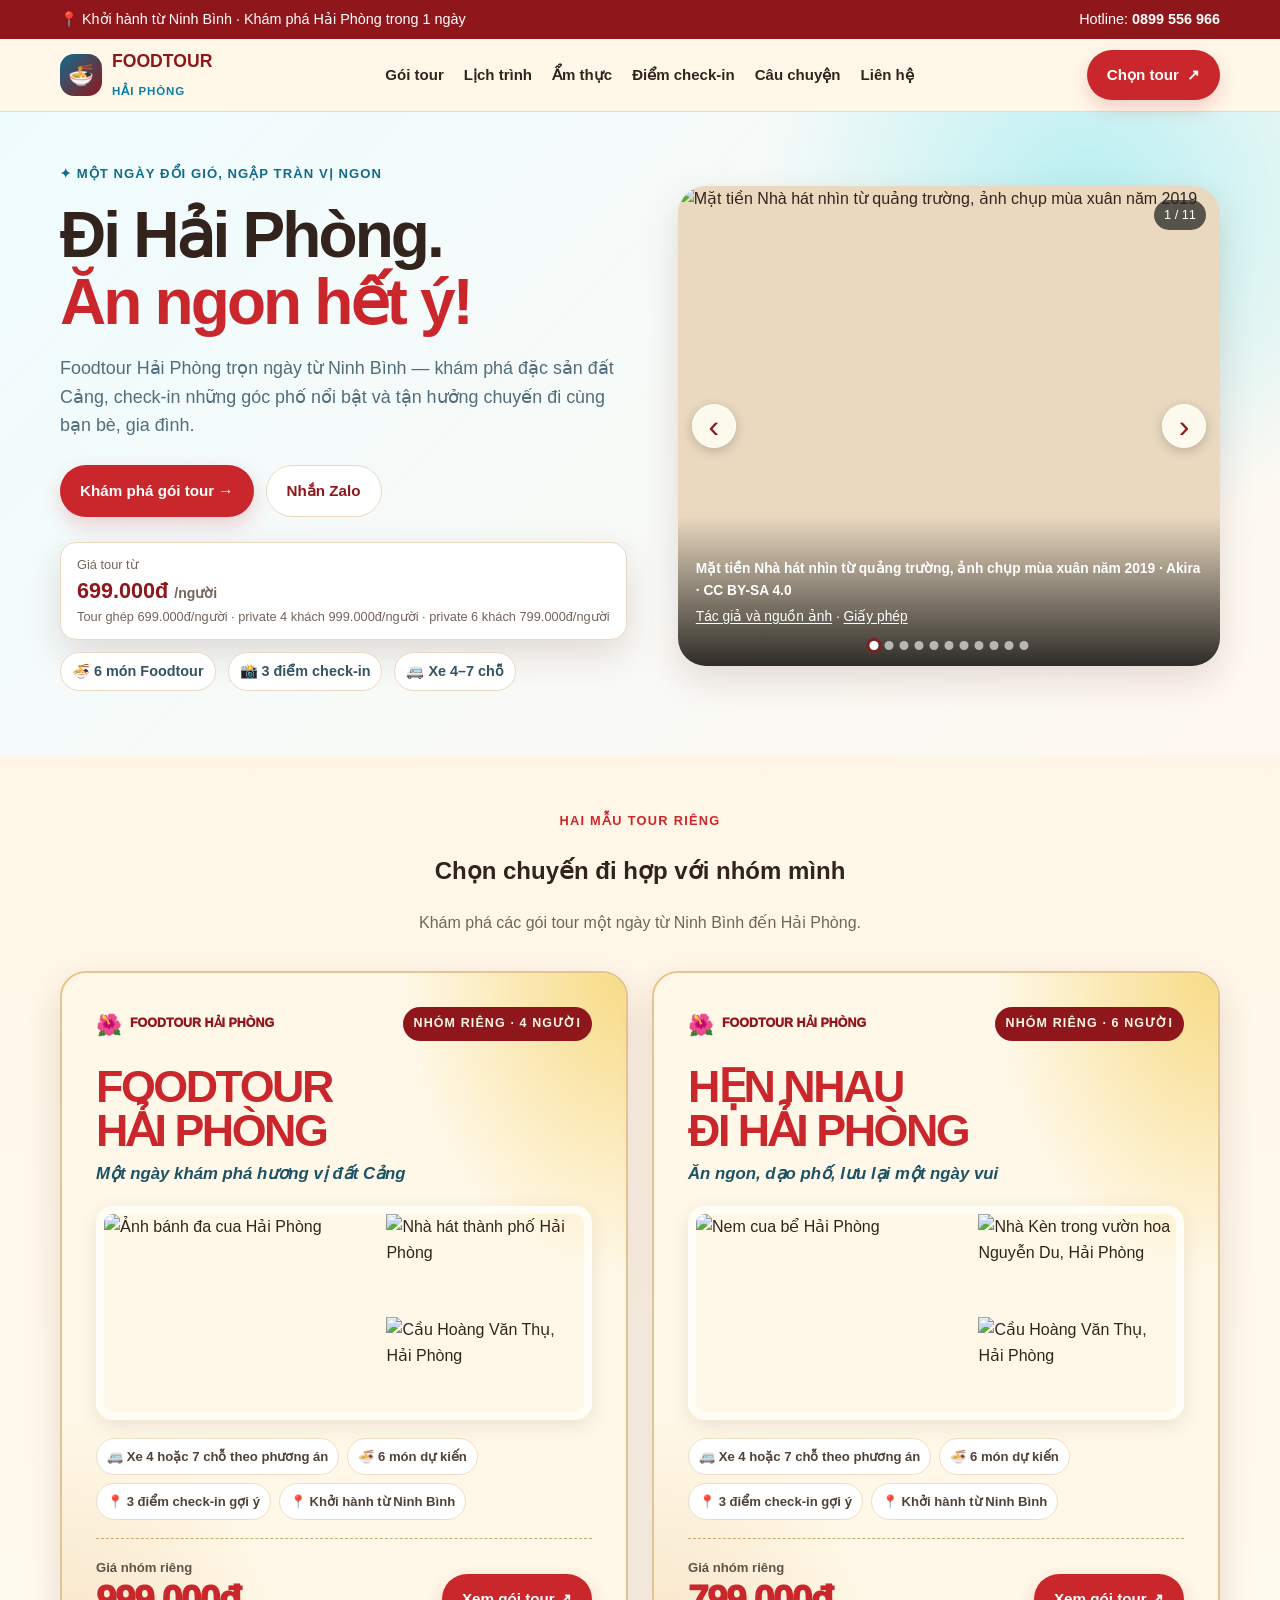
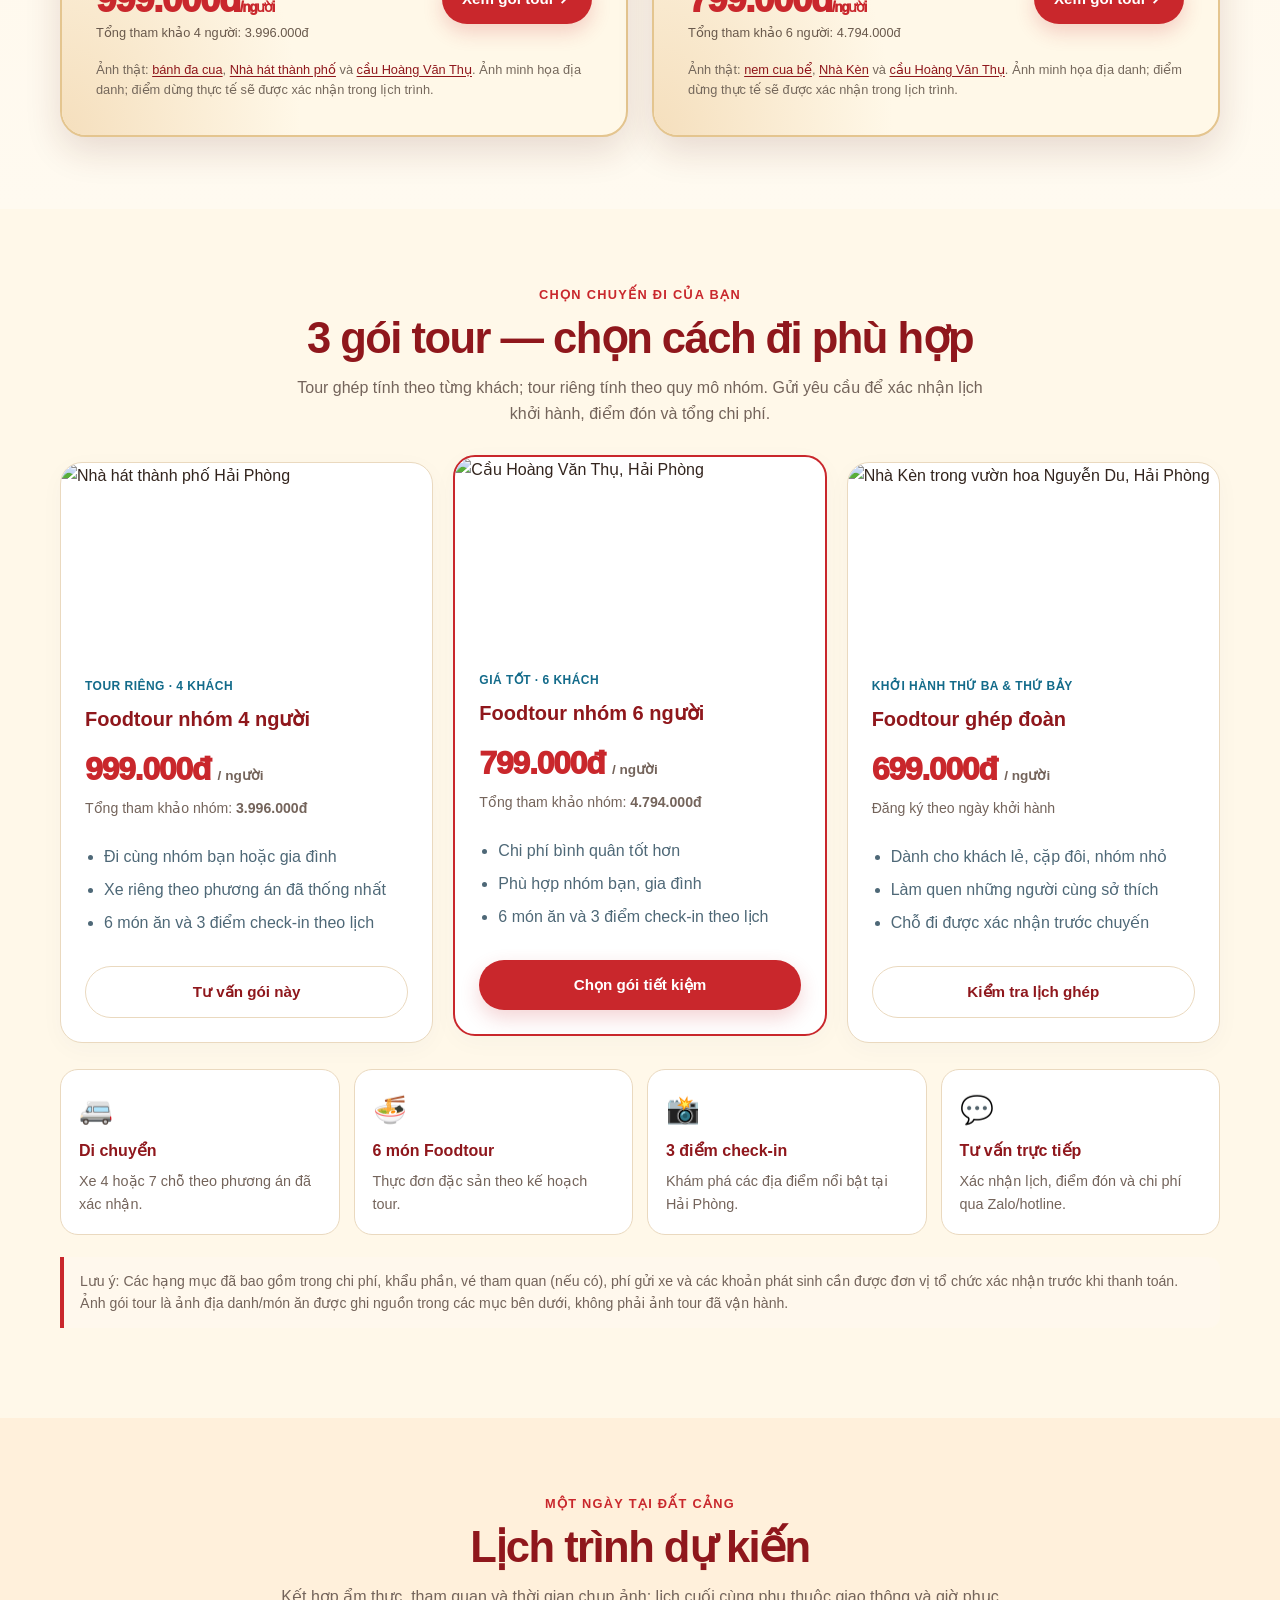
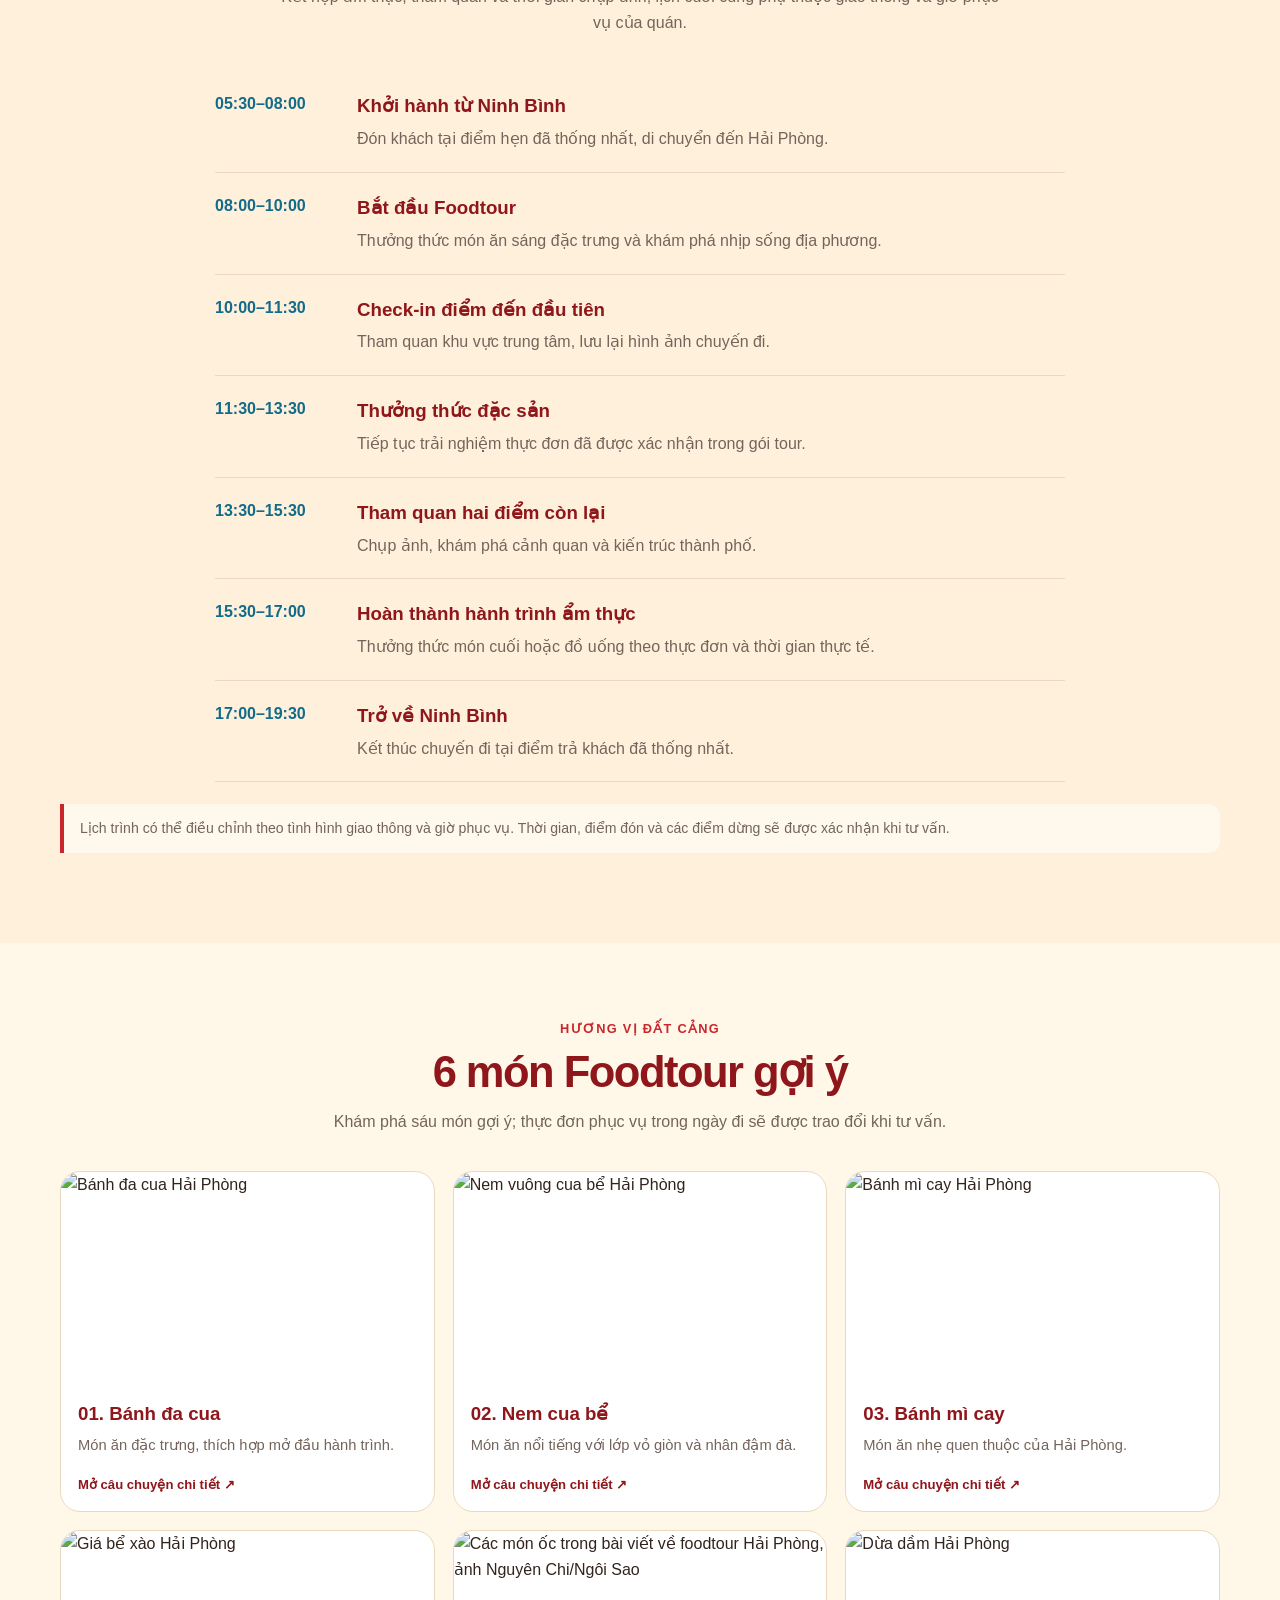
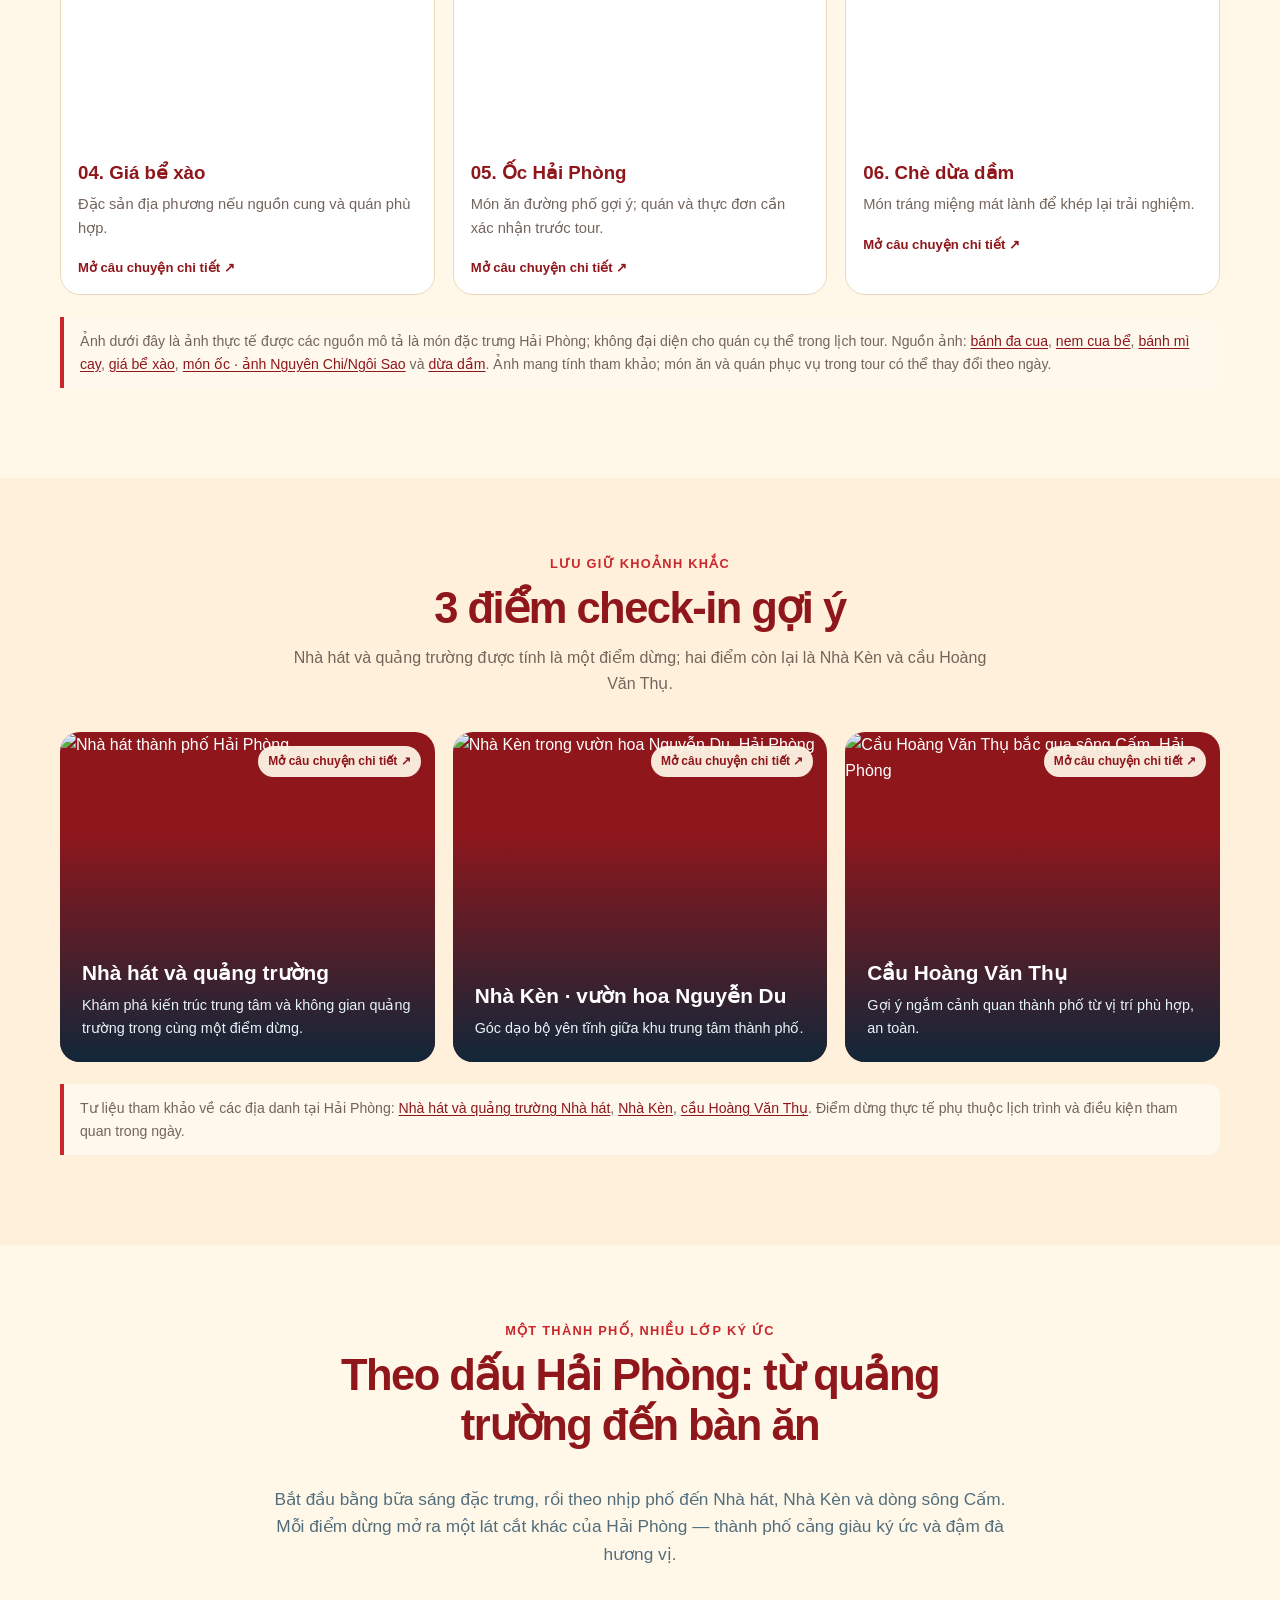
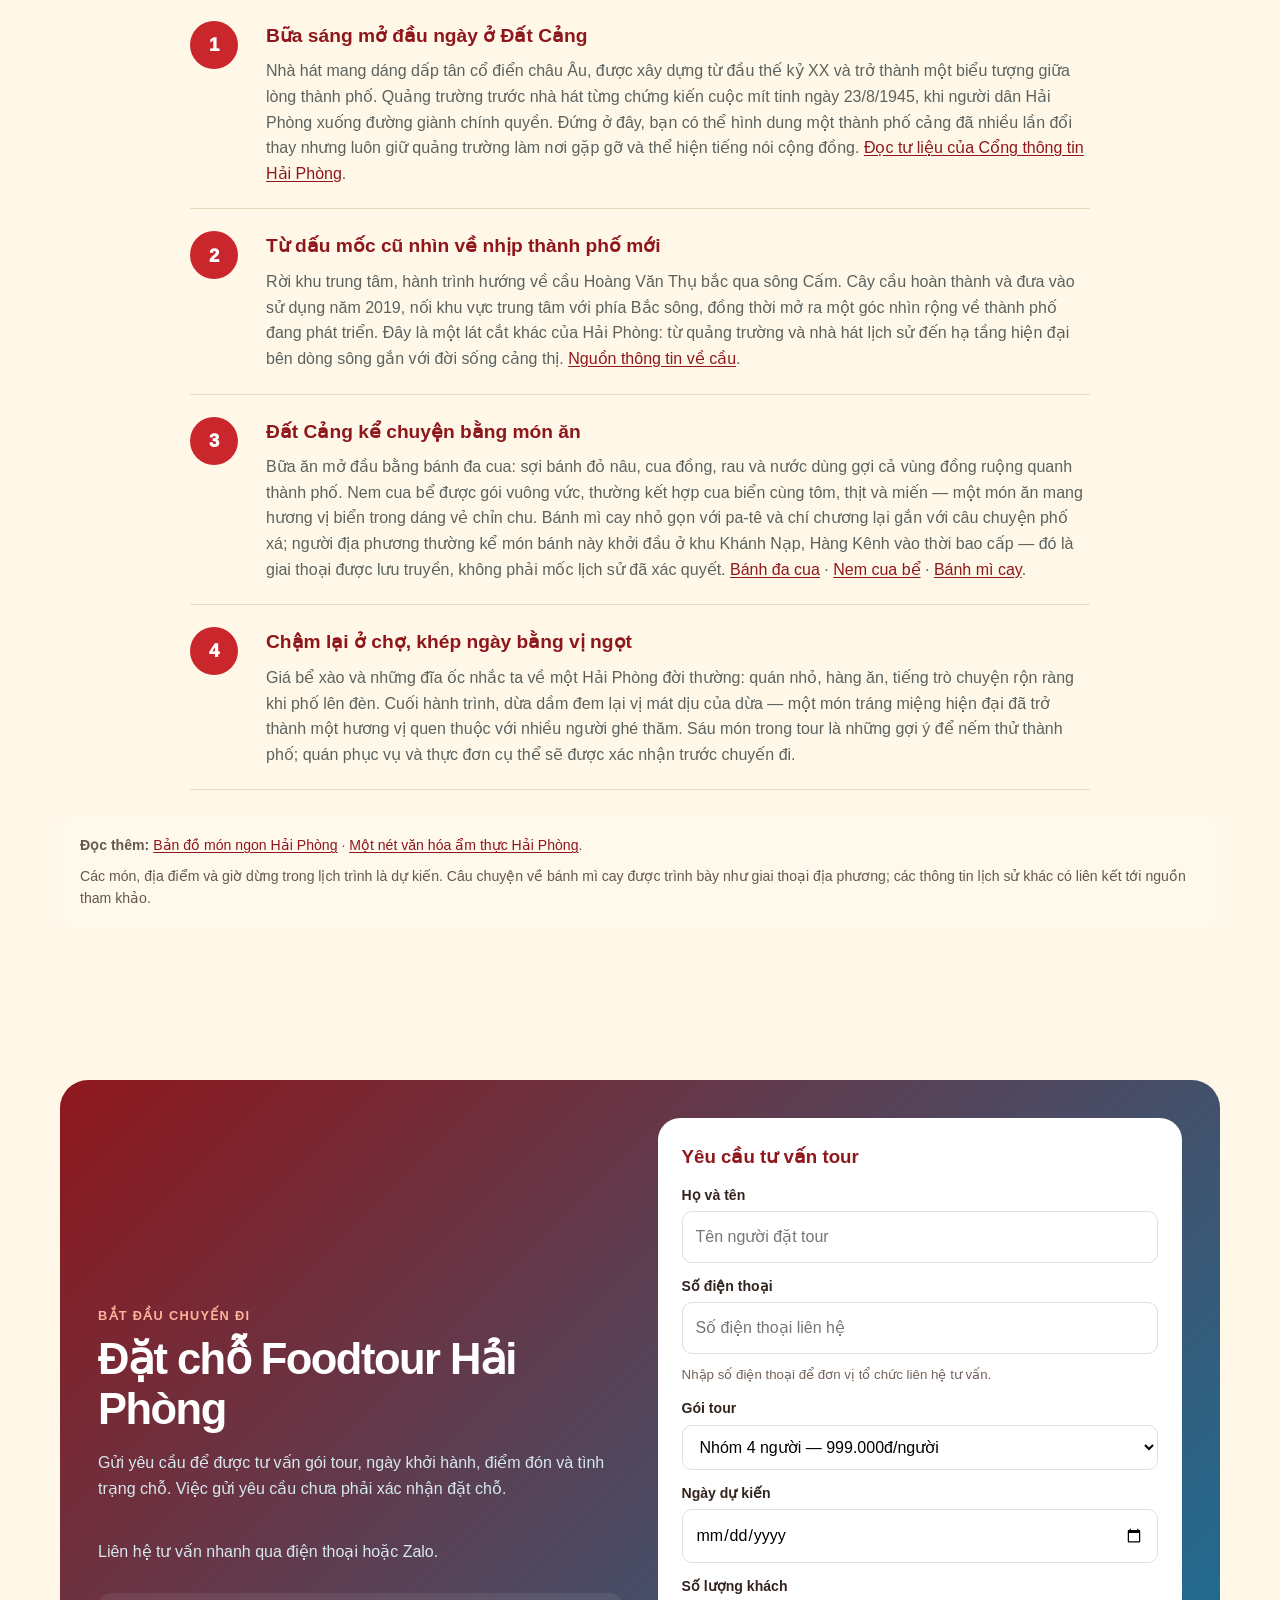
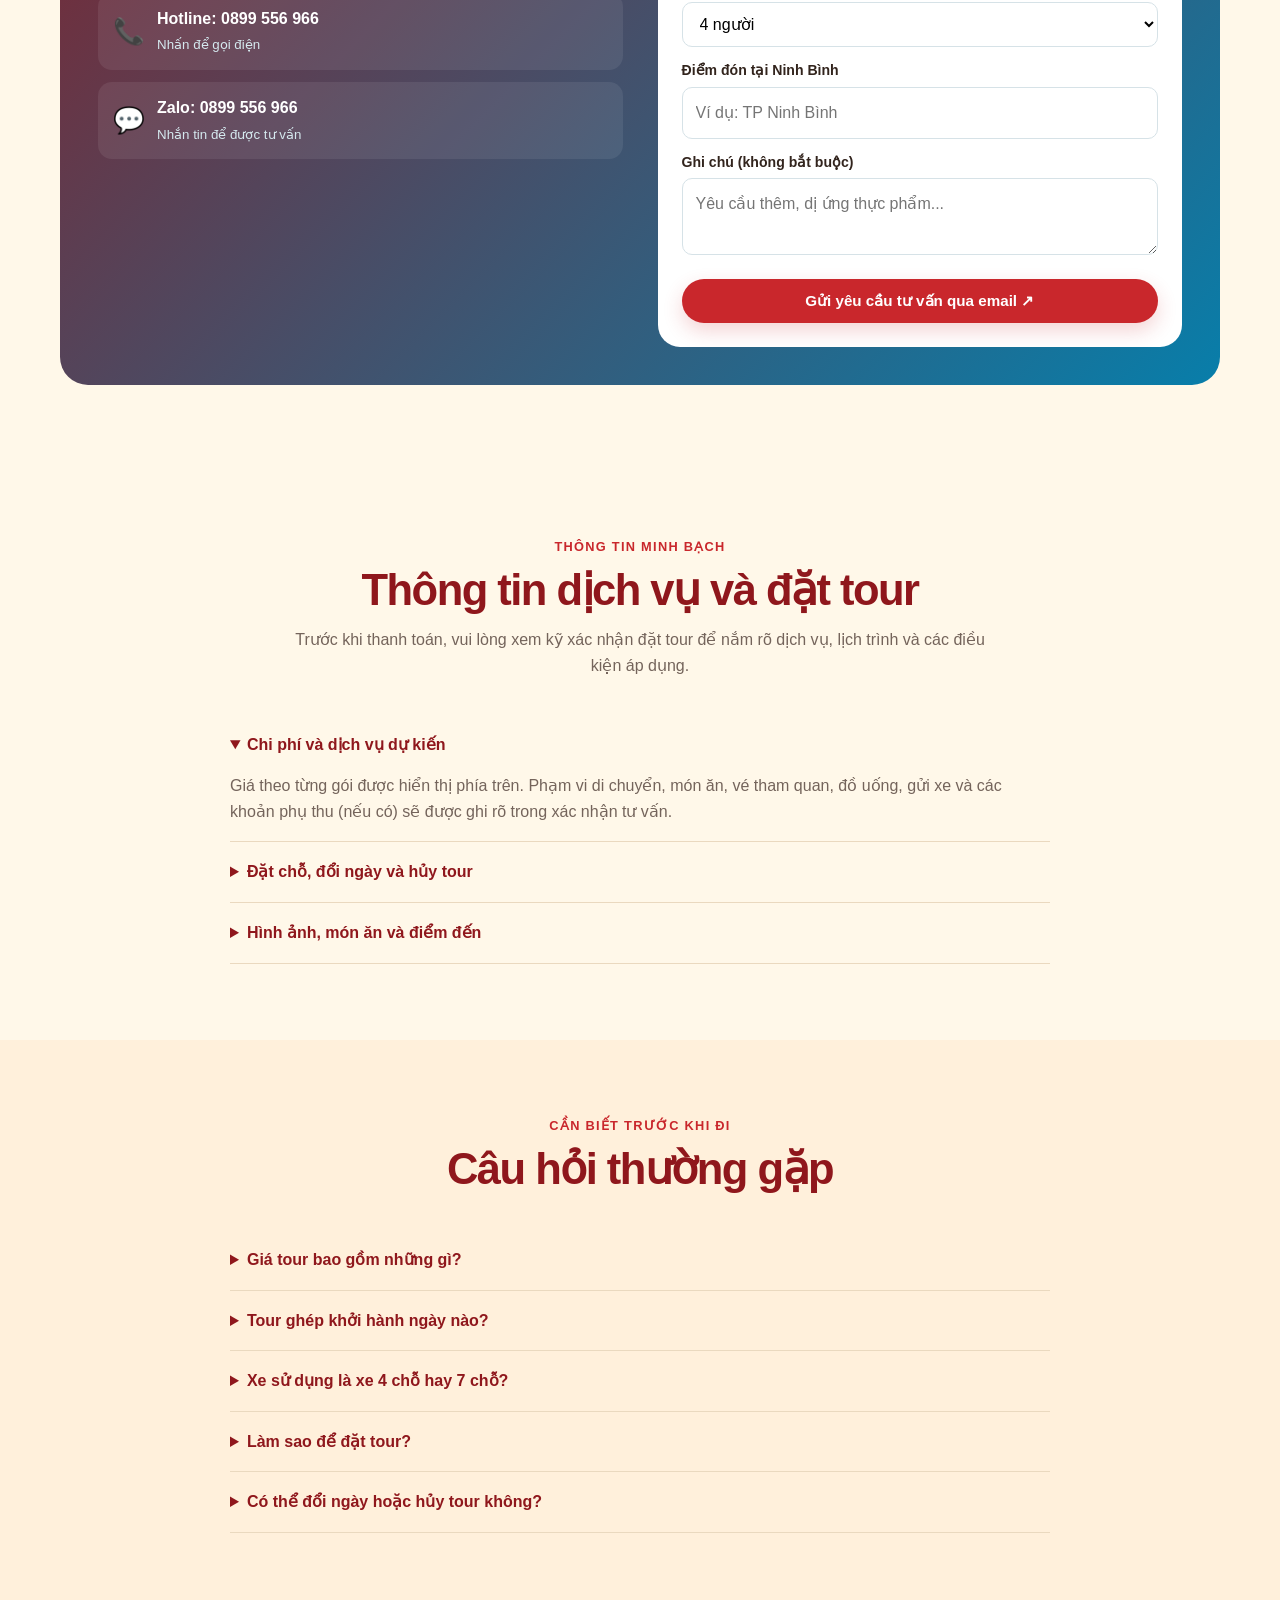
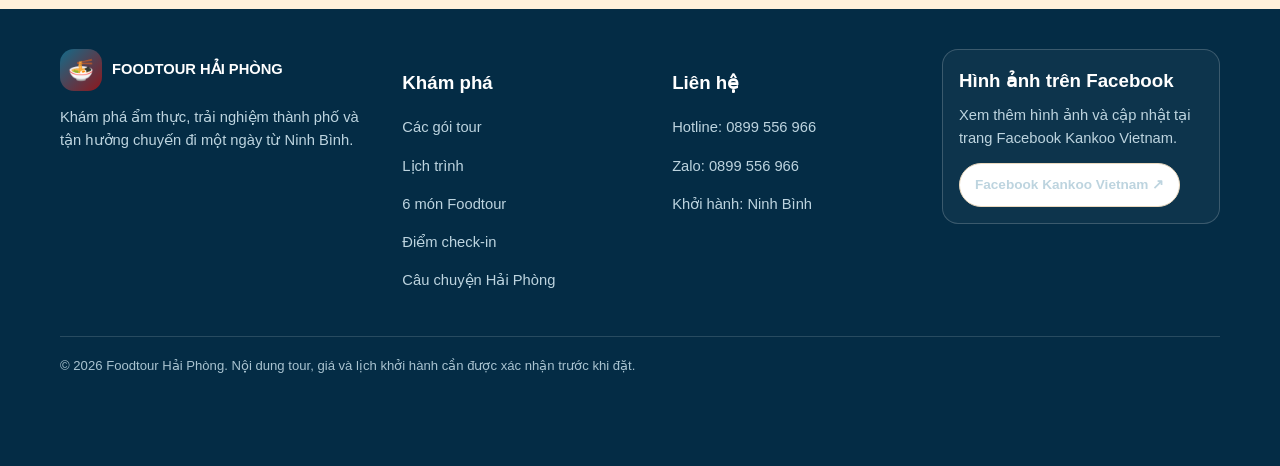
==== commit 7fffa97d: "Add Hai Phong station and post office to photo carousel" ====
--- a/index.html
+++ b/index.html
@@ -137,14 +137,11 @@
     {file:'Hai Phong Ho Chi Minh.JPG',author:'Clarin',license:'CC BY-SA 3.0',licenseUrl:'https://creativecommons.org/licenses/by-sa/3.0/',vi:'Nhà hát và không gian phố trung tâm',en:'The Opera House and the surrounding city centre',zh:'剧院及周边市中心街景'},
     {file:'Haiphong at Night.jpg',author:'Teijo Hakala',license:'CC BY-SA 2.0',licenseUrl:'https://creativecommons.org/licenses/by-sa/2.0/',vi:'Nhà hát về đêm',en:'The Opera House at night',zh:'夜幕下的剧院'},
     {file:'Nha hat tp.jpg',author:'Linhhp',license:'CC BY-SA 3.0',licenseUrl:'https://creativecommons.org/licenses/by-sa/3.0/',vi:'Nhà hát trong dịp chuẩn bị Lễ hội Hoa Phượng Đỏ, năm 2012',en:'The Opera House during preparations for the 2012 Red Flamboyant Festival',zh:'2012年红凤凰花节筹备期间的剧院'},
-    {file:'Uncle Ho and Balloons.jpg',author:'Nomad Tales',license:'CC BY-SA 2.0',licenseUrl:'https://creativecommons.org/licenses/by-sa/2.0/',vi:'Nhịp sống quanh Nhà hát, ảnh chụp năm 2008',en:'Street life around the Opera House, photographed in 2008',zh:'剧院周边的街头生活，摄于2008年'},
     {file:'Đường chân trời Hải Phòng nhìn từ Bắc sông Cấm.jpg',author:'HP1992',license:'CC BY-SA 4.0',licenseUrl:'https://creativecommons.org/licenses/by-sa/4.0/',vi:'Cầu Hoàng Văn Thụ và đường chân trời Hải Phòng nhìn từ Bắc sông Cấm',en:'Hoang Van Thu Bridge and Hai Phong skyline from the north bank of the Cam River',zh:'从禁江北岸眺望黄文树桥与海防天际线'},
     {file:'Cau-hoang-van-thu.jpg',author:'HP1992',license:'CC BY-SA 4.0',licenseUrl:'https://creativecommons.org/licenses/by-sa/4.0/',vi:'Toàn cảnh trung tâm Hải Phòng và cầu Hoàng Văn Thụ từ bờ Nam sông Cấm',en:'Hai Phong city centre and Hoang Van Thu Bridge from the south bank of the Cam River',zh:'从禁江南岸眺望海防市中心与黄文树桥'},
     {file:'Hoang Van Thu Bridge.jpg',author:'THÁI VITV',license:'CC BY 3.0',licenseUrl:'https://creativecommons.org/licenses/by/3.0/',vi:'Cầu Hoàng Văn Thụ bắc qua sông Cấm, ảnh chụp năm 2020',en:'Hoang Van Thu Bridge crossing the Cam River, photographed in 2020',zh:'2020年拍摄的跨越禁江的黄文树桥'},
-    {file:'Tonkin - Haïphong - Pont de Doson et Théâtre.jpg',author:'Tác giả không rõ · bưu ảnh đầu thế kỷ XX',license:'Public Domain Mark 1.0',licenseUrl:'https://creativecommons.org/publicdomain/mark/1.0/',vi:'Bưu ảnh lưu trữ: Cầu Đồ Sơn và Nhà hát',en:'Archival postcard: Do Son Bridge and the Theatre',zh:'历史明信片：涂山桥与剧院'},
-    {file:'Tonkin - Haïphong - Théâtre (Façade).jpg',author:'Tác giả không rõ · bưu ảnh đầu thế kỷ XX',license:'Public Domain Mark 1.0',licenseUrl:'https://creativecommons.org/publicdomain/mark/1.0/',vi:'Bưu ảnh lưu trữ: mặt tiền Nhà hát',en:'Archival postcard: the Theatre façade',zh:'历史明信片：剧院正面'},
-    {file:'Tonkin - Haïphong - Théâtre, façade.jpg',author:'Tác giả không rõ · bưu ảnh đầu thế kỷ XX',license:'Public Domain Mark 1.0',licenseUrl:'https://creativecommons.org/publicdomain/mark/1.0/',vi:'Bưu ảnh lưu trữ: góc nhìn mặt tiền Nhà hát',en:'Archival postcard: another view of the Theatre façade',zh:'历史明信片：剧院正面的另一视角'},
-    {file:'Tonkin - Haïphong - Théâtre.jpg',author:'Tác giả không rõ · bưu ảnh đầu thế kỷ XX',license:'Public Domain Mark 1.0',licenseUrl:'https://creativecommons.org/publicdomain/mark/1.0/',vi:'Bưu ảnh lưu trữ: Nhà hát Hải Phòng đầu thế kỷ XX',en:'Archival postcard: Hai Phong Theatre in the early 20th century',zh:'历史明信片：20世纪初的海防剧院'}
+    {file:'Bambus-rejser-ga-hai-phong.jpg',author:'Bambusser',license:'CC BY 4.0',licenseUrl:'https://creativecommons.org/licenses/by/4.0/',vi:'Ga Hải Phòng, ảnh chụp thực tế tháng 7 năm 2025',en:'Hai Phong Railway Station, photographed in July 2025',zh:'海防火车站，摄于2025年7月'},
+    {file:'Bưu điện thành phố - Hải Phòng.jpg',author:'Nguyễn Hoài Sơn',license:'Public Domain Mark 1.0',licenseUrl:'https://creativecommons.org/publicdomain/mark/1.0/',vi:'Bưu điện thành phố Hải Phòng, một góc kiến trúc Pháp giữa trung tâm',en:'Hai Phong Central Post Office, French-era architecture in the city centre',zh:'海防中央邮局，市中心的法国时期建筑'}
   ];
   const image=document.getElementById('heroSlideImage'), caption=document.getElementById('heroSlideCaption'), source=document.getElementById('heroSlideSource'), license=document.getElementById('heroSlideLicense'), counter=document.getElementById('heroSlideCounter'), dots=document.getElementById('heroSlideDots'), carousel=document.getElementById('operaCarousel');
   let active=0, timer;const reduceMotion=window.matchMedia('(prefers-reduced-motion: reduce)').matches;
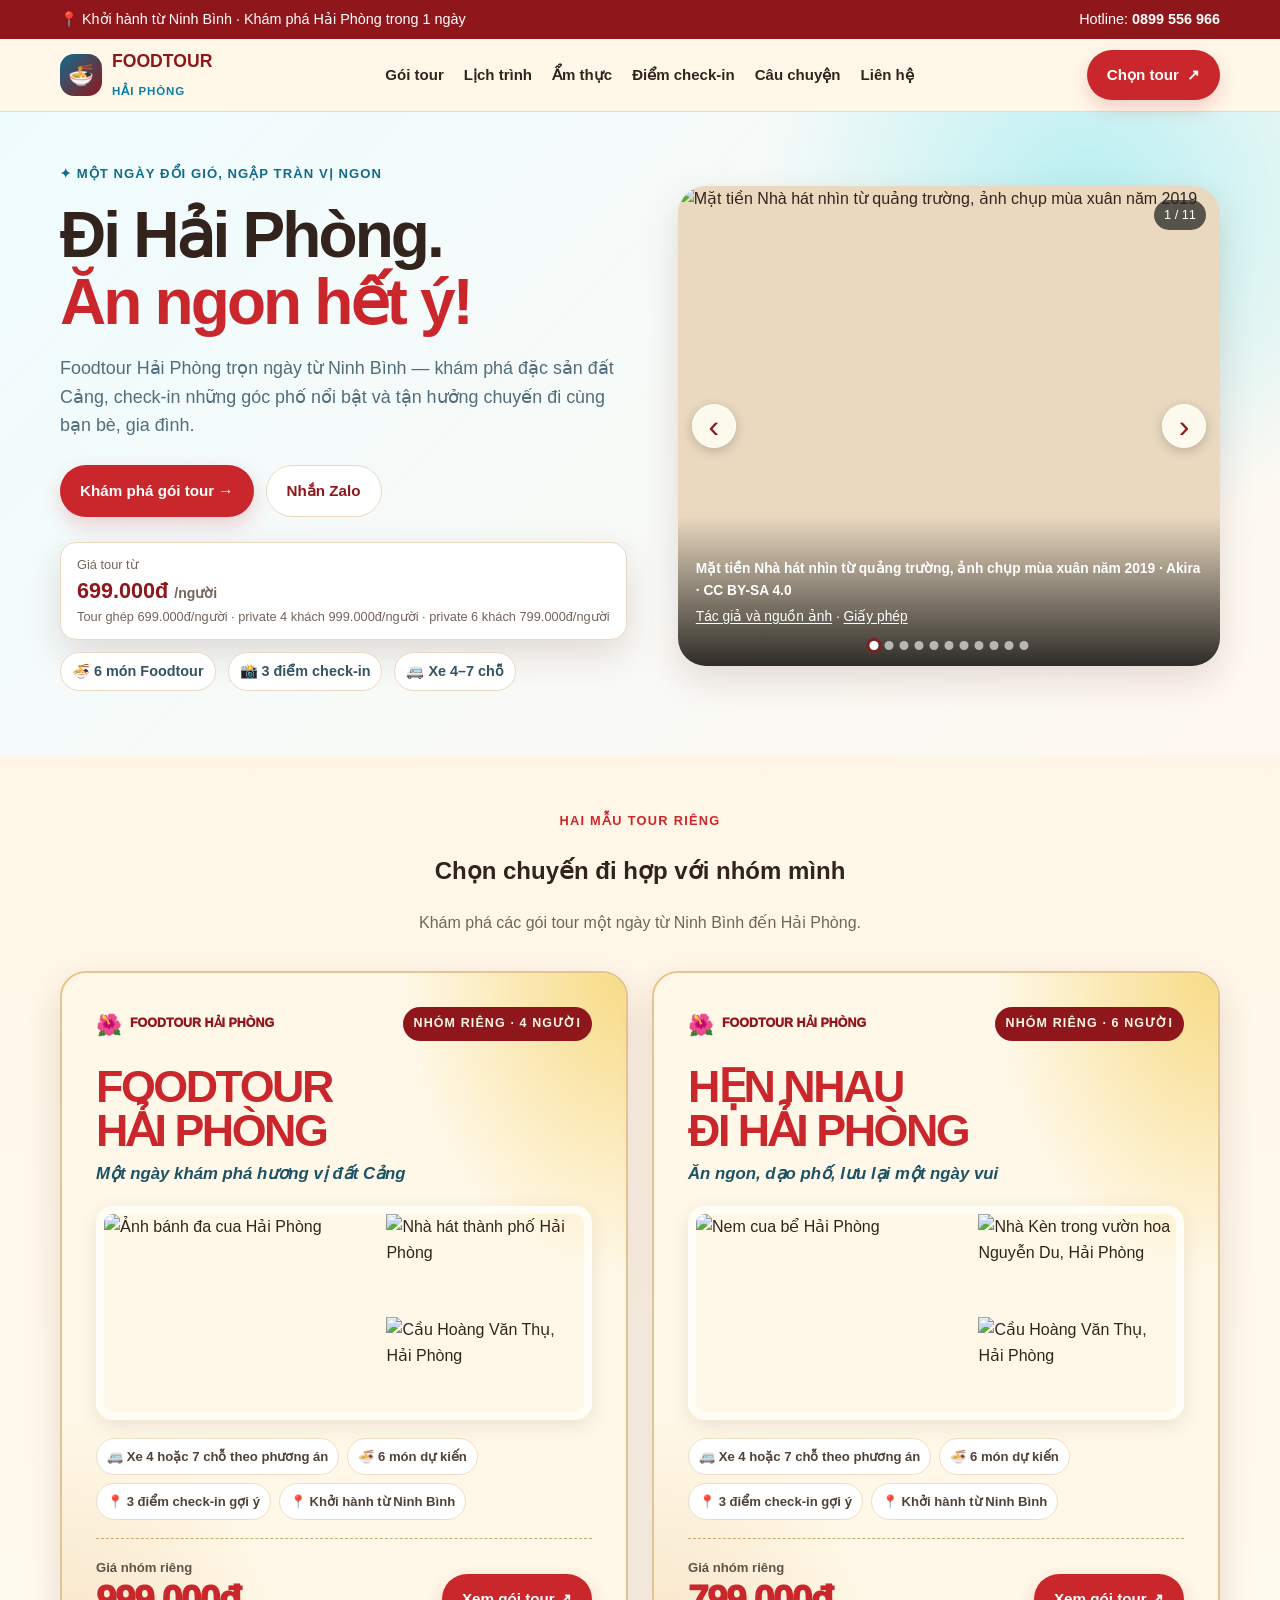
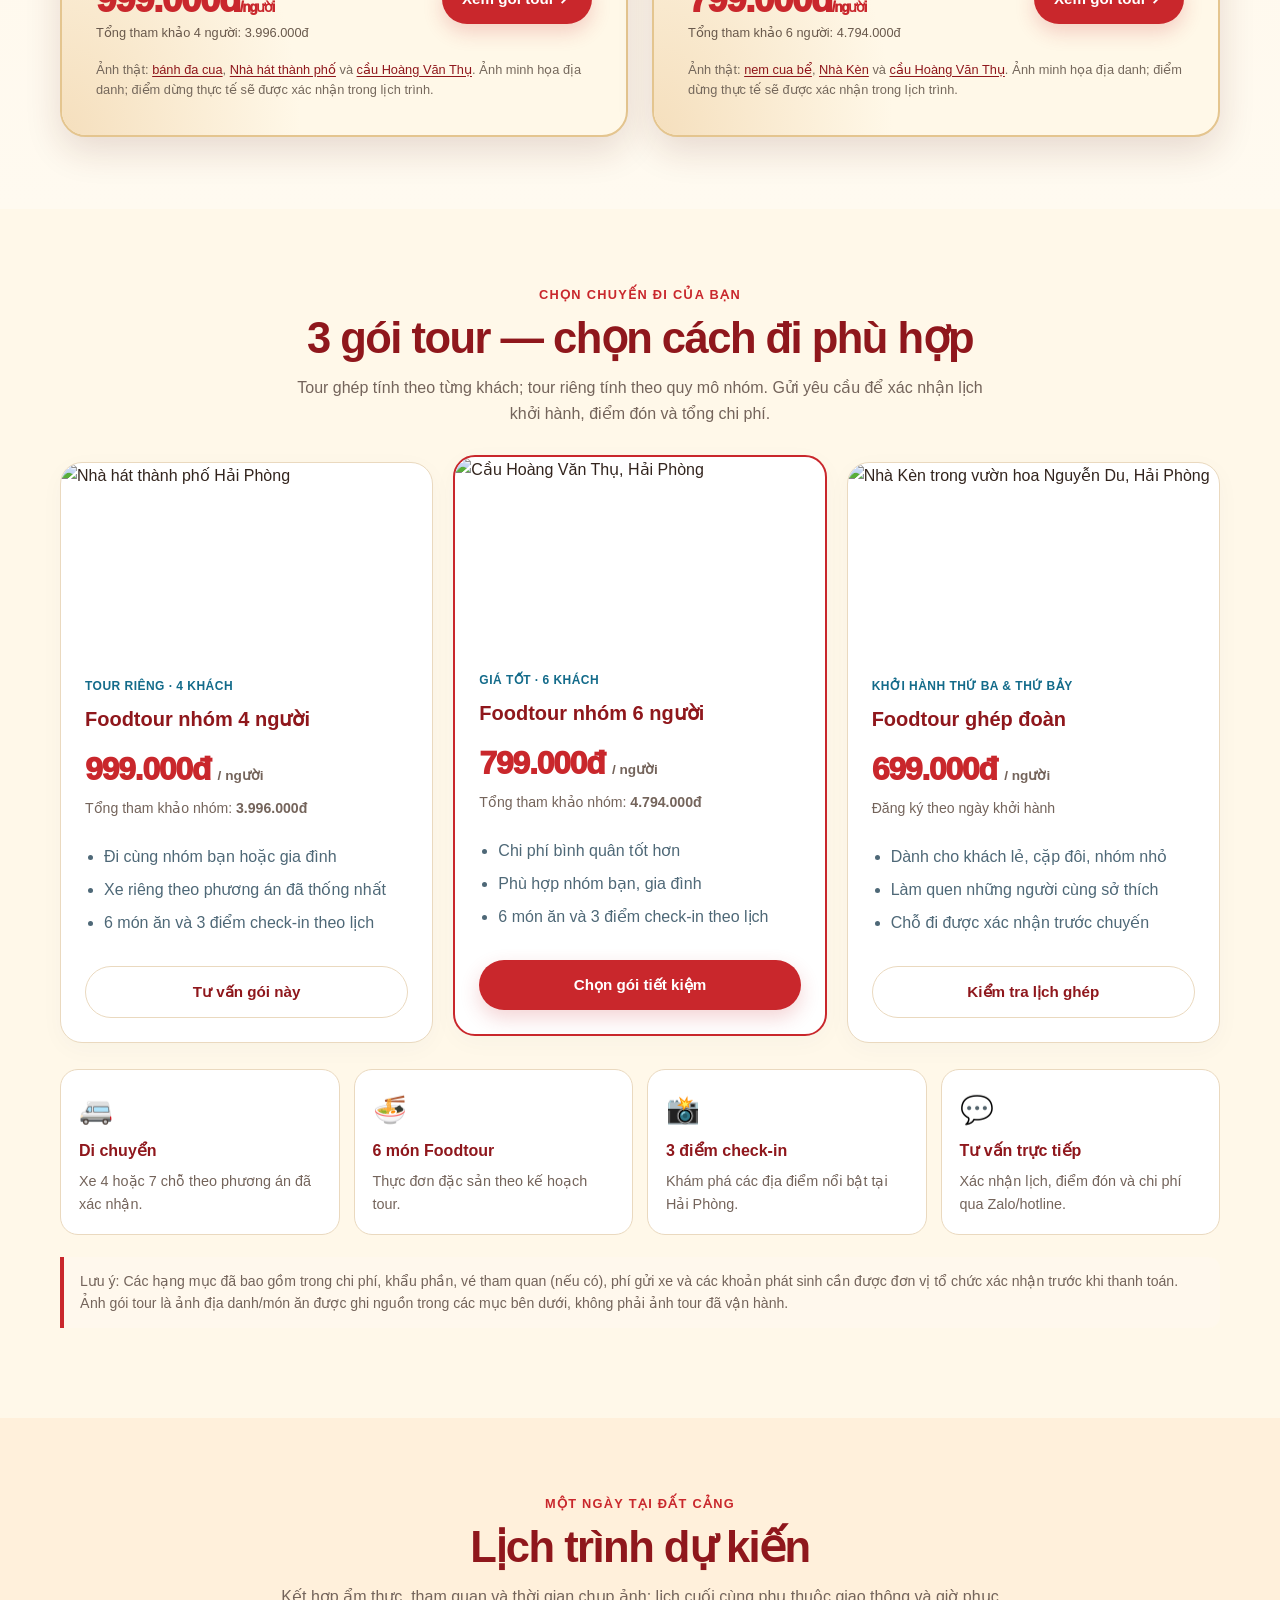
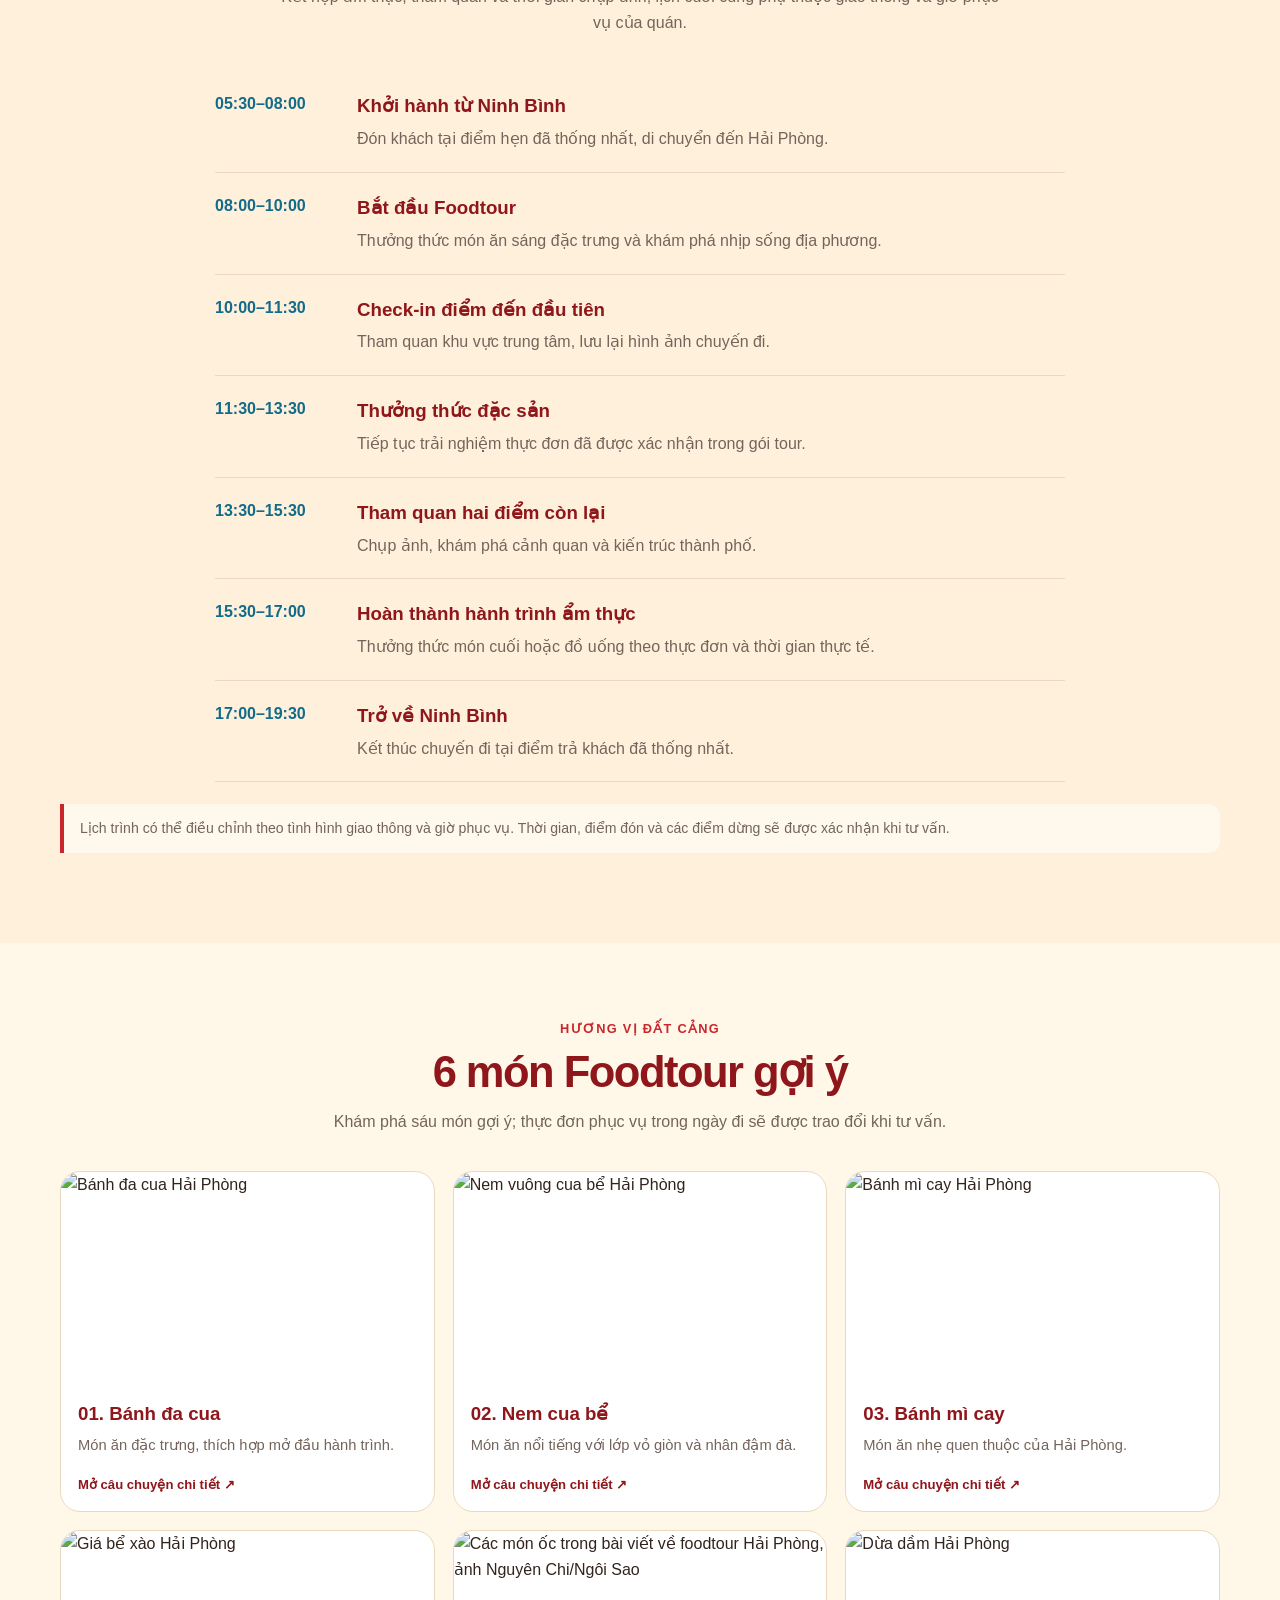
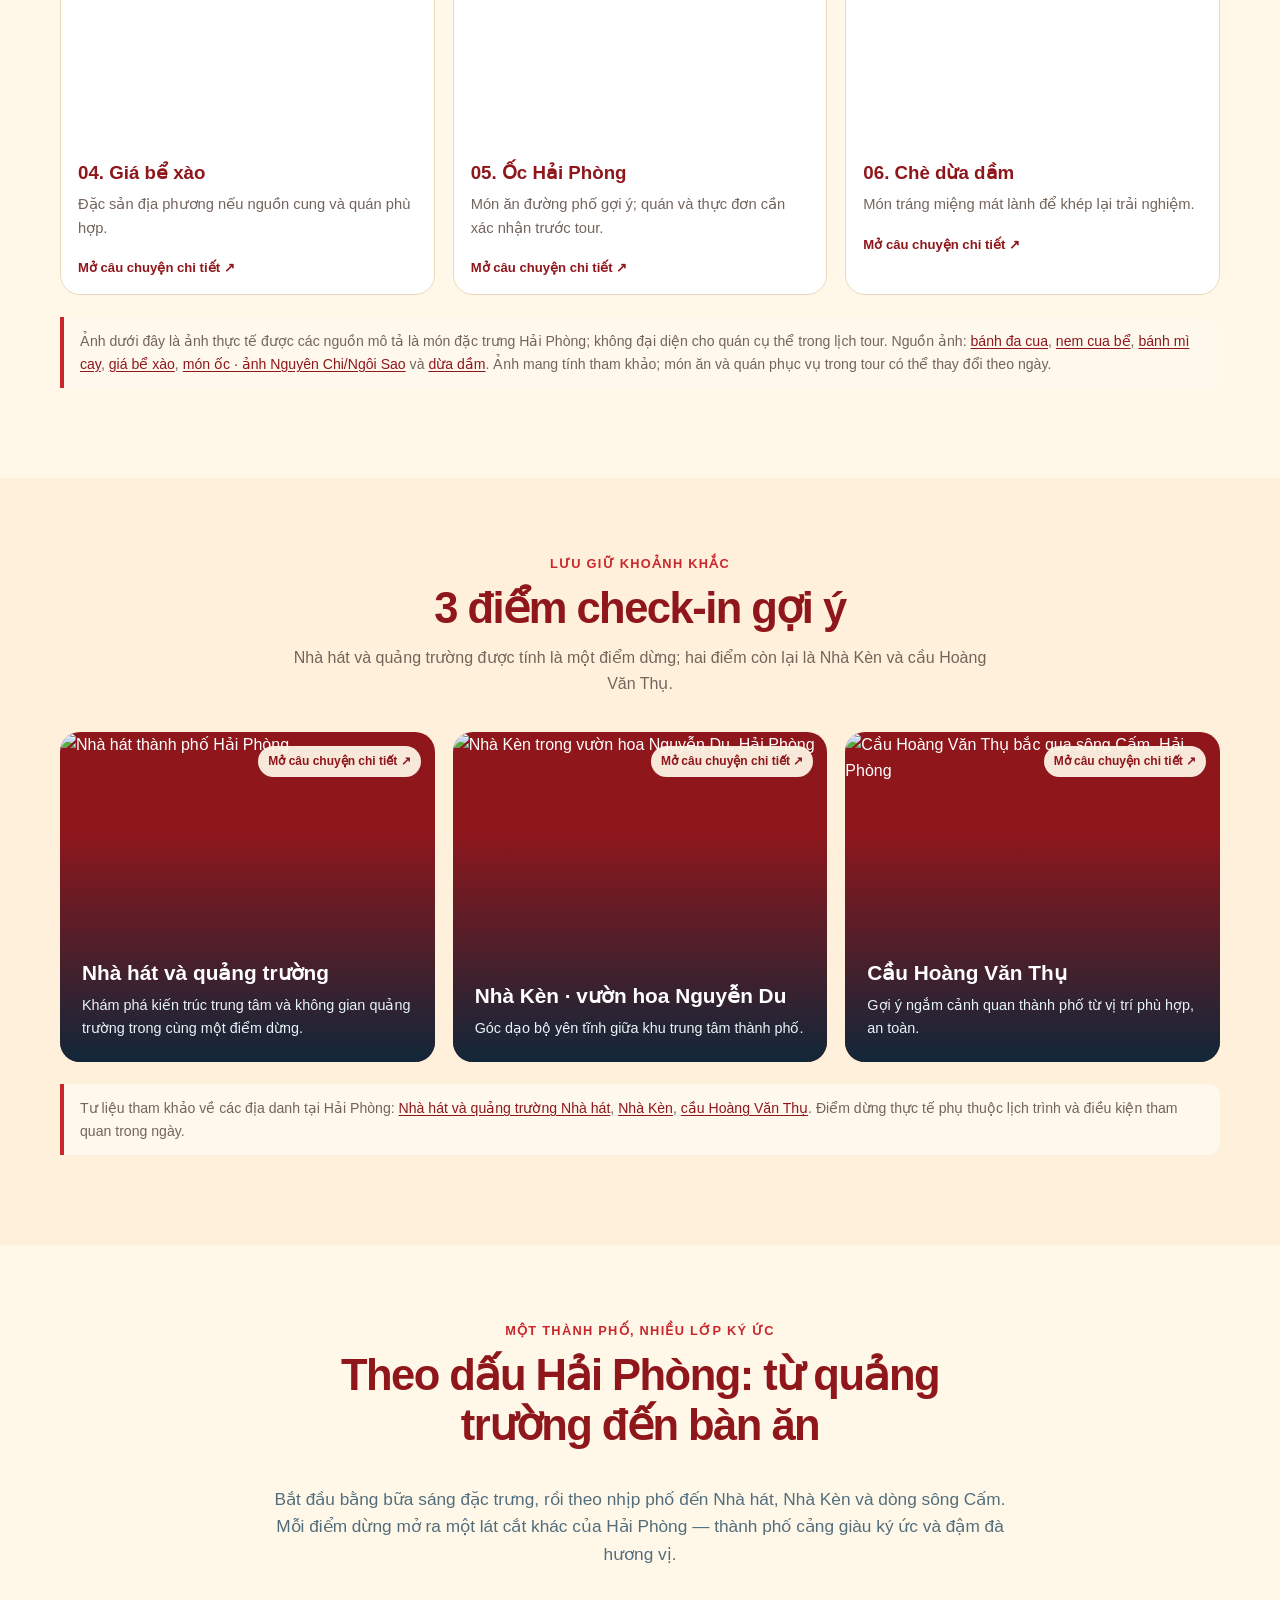
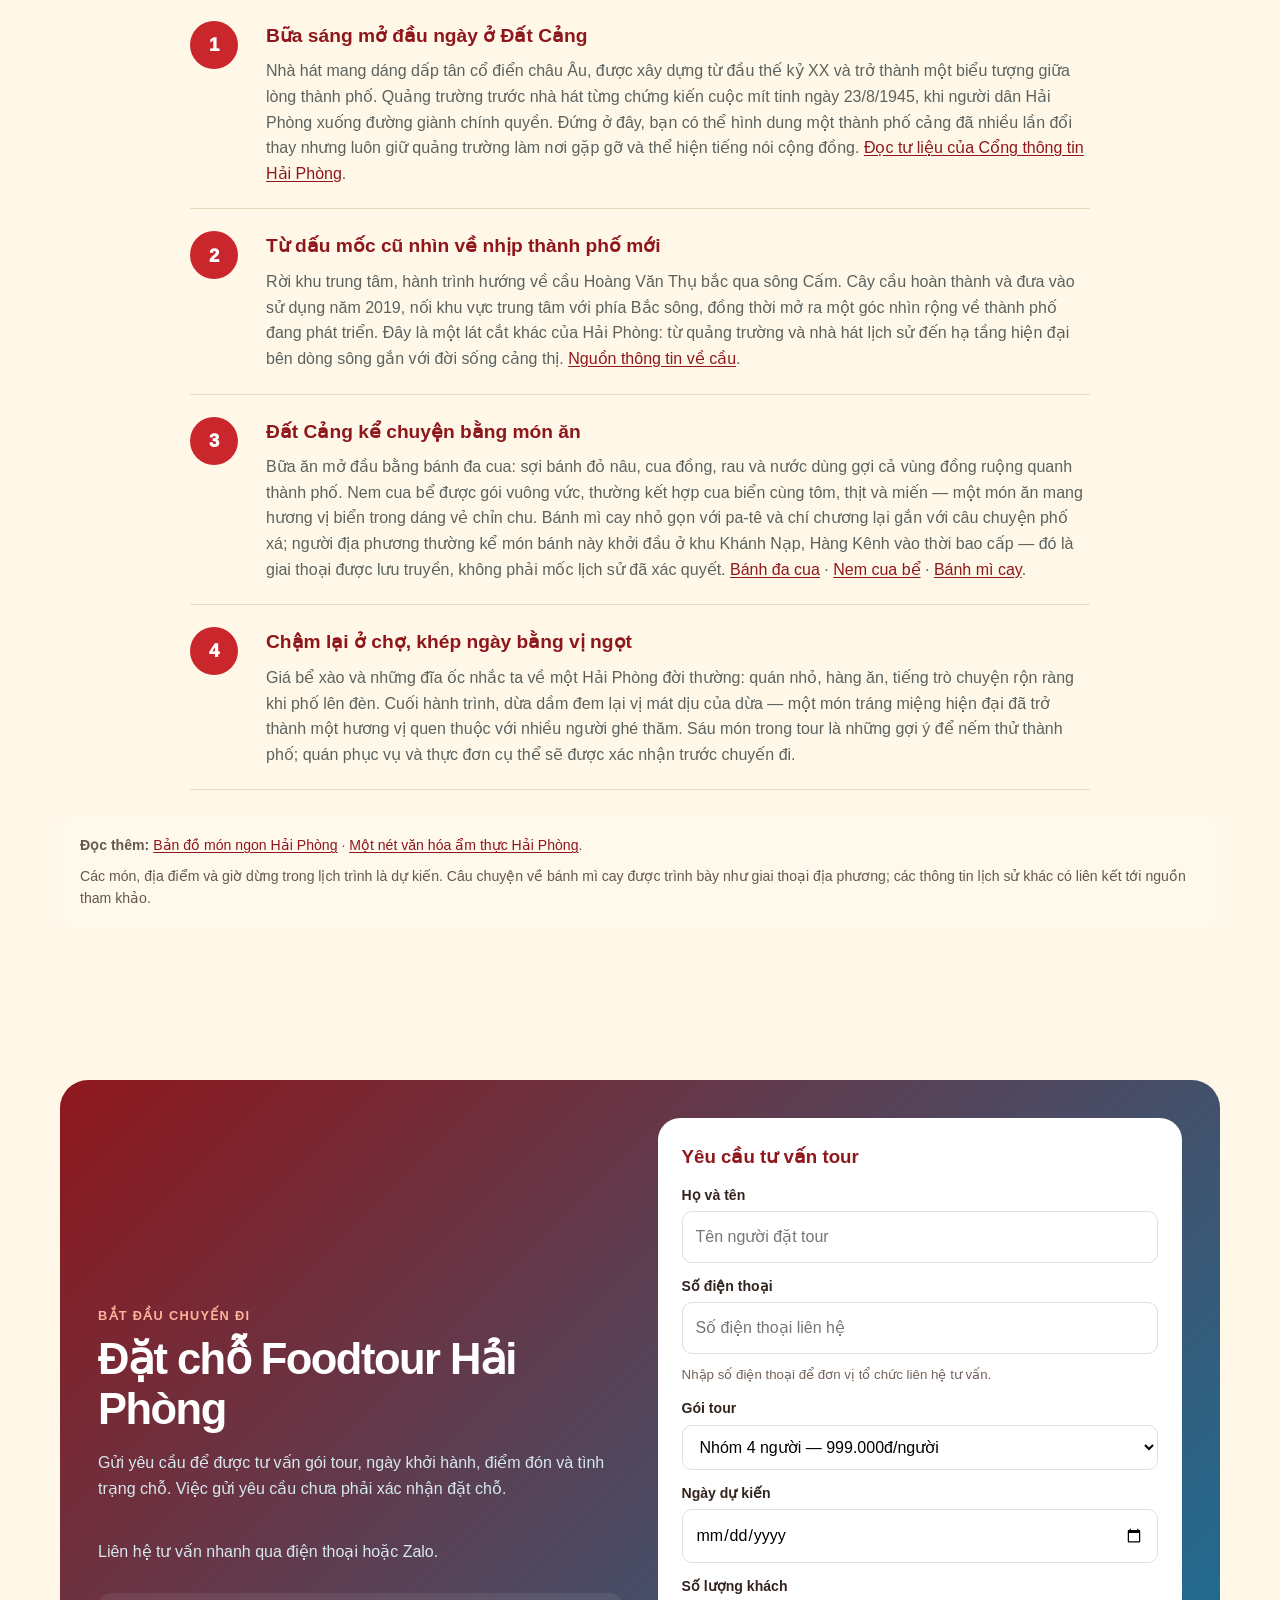
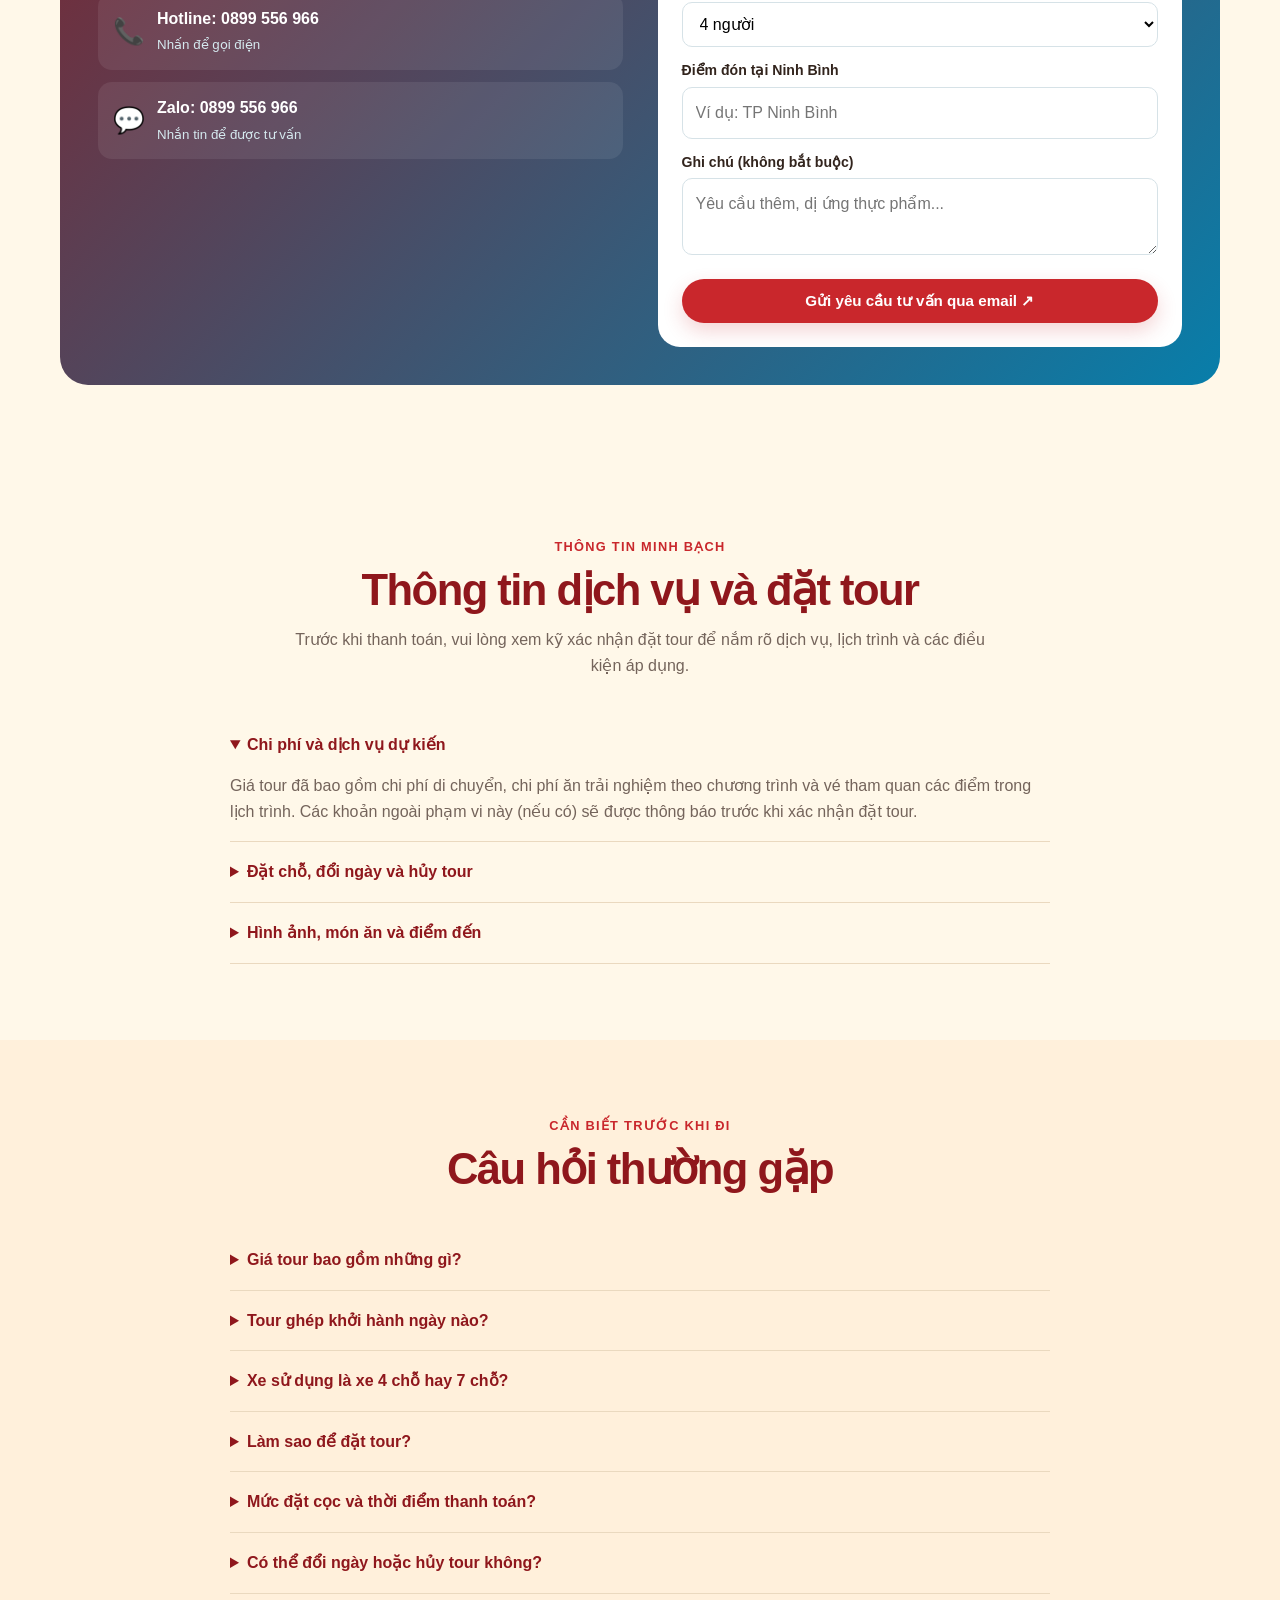
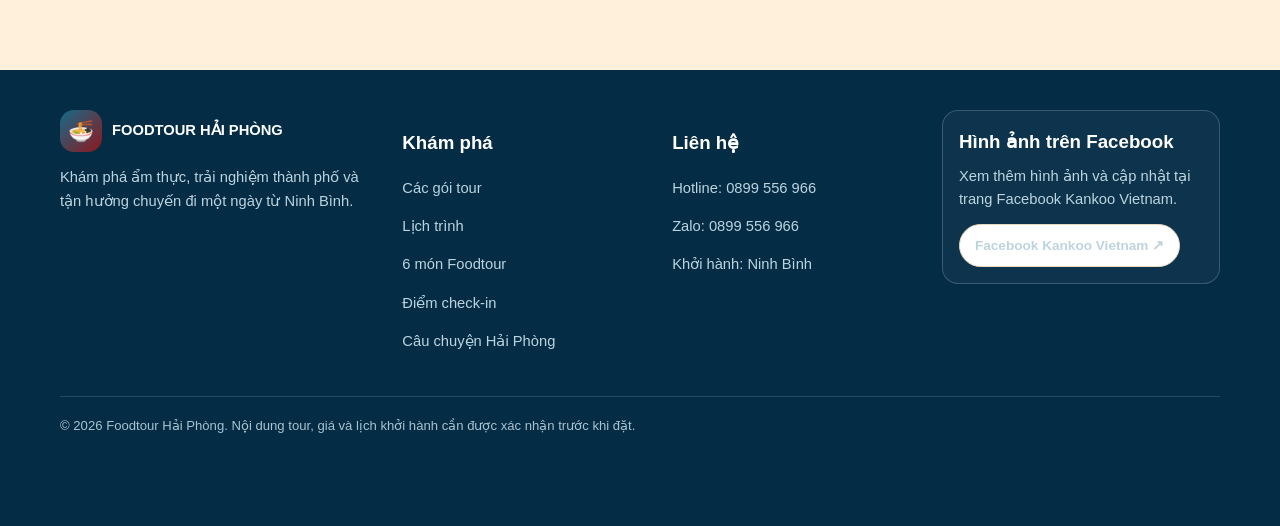
==== commit 1820eedc: "Clarify tour inclusions and payment policy" ====
--- a/index.html
+++ b/index.html
@@ -67,7 +67,7 @@
 </div><div class="story-sources"><p><strong>Đọc thêm:</strong> <a href="https://dulich.haiphong.gov.vn/page/tin-tuc/ban-do-mon-ngon-hai-phong-20397" target="_blank" rel="noopener">Bản đồ món ngon Hải Phòng</a> · <a href="https://haiphongnews.gov.vn/vn/du-lich/mot-net-van-hoa-am-thuc-hai-phong-ct372.html" target="_blank" rel="noopener">Một nét văn hóa ẩm thực Hải Phòng</a>.</p><p>Các món, địa điểm và giờ dừng trong lịch trình là dự kiến. Câu chuyện về bánh mì cay được trình bày như giai thoại địa phương; các thông tin lịch sử khác có liên kết tới nguồn tham khảo.</p></div></div></section>
 <section class="section" id="lien-he"><div class="wrap"><div class="booking"><div><div class="kicker" style="color:#ffb39c">Bắt đầu chuyến đi</div><h2>Đặt chỗ Foodtour Hải Phòng</h2><p>Gửi yêu cầu để được tư vấn gói tour, ngày khởi hành, điểm đón và tình trạng chỗ. Việc gửi yêu cầu chưa phải xác nhận đặt chỗ.</p><div class="contact-points"><p class="hint">Liên hệ tư vấn nhanh qua điện thoại hoặc Zalo.</p><a class="contact-item" href="tel:0899556966"><span style="font-size:1.6rem">📞</span><span><b>Hotline: 0899 556 966</b><small>Nhấn để gọi điện</small></span></a><a class="contact-item" href="https://zalo.me/0899556966" data-zalo-link target="_blank" rel="noopener"><span style="font-size:1.6rem">💬</span><span><b>Zalo: 0899 556 966</b><small>Nhắn tin để được tư vấn</small></span></a></div></div>
 <form class="form" id="bookingForm" action="https://formsubmit.co/ajax/snow.homestaynb@gmail.com" method="POST"><input type="hidden" name="_subject" value="Yêu cầu tư vấn Foodtour Hải Phòng"><input type="hidden" name="_template" value="table"><h3 style="margin:0;color:var(--navy)">Yêu cầu tư vấn tour</h3><label for="name">Họ và tên</label><input id="name" name="name" autocomplete="name" minlength="2" maxlength="80" placeholder="Tên người đặt tour" required><label for="phone">Số điện thoại</label><input id="phone" name="phone" type="tel" inputmode="tel" autocomplete="tel" pattern="[0-9 +().-]{9,16}" maxlength="16" placeholder="Số điện thoại liên hệ" aria-describedby="phoneHint" required><small id="phoneHint" class="hint">Nhập số điện thoại để đơn vị tổ chức liên hệ tư vấn.</small><label for="tour">Gói tour</label><select id="tour" name="tour"><option>Nhóm 4 người — 999.000đ/người</option><option>Nhóm 6 người — 799.000đ/người</option><option>Tour ghép — 699.000đ/người (thứ Ba hoặc thứ Bảy)</option></select><label for="date">Ngày dự kiến</label><input id="date" name="date" type="date" required><label for="people">Số lượng khách</label><select id="people" name="people"><option>1 người</option><option>2 người</option><option>3 người</option><option selected>4 người</option><option>5 người</option><option>6 người</option><option>Khác — sẽ trao đổi</option></select><label for="pickup">Điểm đón tại Ninh Bình</label><input id="pickup" name="pickup" placeholder="Ví dụ: TP Ninh Bình"><label for="note">Ghi chú (không bắt buộc)</label><textarea id="note" name="note" rows="2" placeholder="Yêu cầu thêm, dị ứng thực phẩm..."></textarea><button class="btn primary" type="submit">Gửi yêu cầu tư vấn qua email ↗</button></form></div></div></section>
-<section class="section" id="chinh-sach"><div class="wrap"><div class="section-head"><div class="kicker">Thông tin minh bạch</div><h2>Thông tin dịch vụ và đặt tour</h2><p>Trước khi thanh toán, vui lòng xem kỹ xác nhận đặt tour để nắm rõ dịch vụ, lịch trình và các điều kiện áp dụng.</p></div><div class="faq"><details open><summary>Chi phí và dịch vụ dự kiến</summary><p>Giá theo từng gói được hiển thị phía trên. Phạm vi di chuyển, món ăn, vé tham quan, đồ uống, gửi xe và các khoản phụ thu (nếu có) sẽ được ghi rõ trong xác nhận tư vấn.</p></details><details><summary>Đặt chỗ, đổi ngày và hủy tour</summary><p>Trước khi đặt cọc, vui lòng yêu cầu nhân viên xác nhận bằng văn bản mức đặt cọc, điều kiện đổi ngày, hủy tour và hoàn tiền.</p></details><details><summary>Hình ảnh, món ăn và điểm đến</summary><p>Hình ảnh trên trang chỉ mang tính minh họa. Thực đơn và các điểm dừng là dự kiến, cần được xác nhận theo vận hành thực tế.</p></details></div></div></section><section class="section tint"><div class="wrap"><div class="section-head"><div class="kicker">Cần biết trước khi đi</div><h2>Câu hỏi thường gặp</h2></div><div class="faq"><details><summary>Giá tour bao gồm những gì?</summary><p>Giá dự kiến bao gồm di chuyển, trải nghiệm 6 món Foodtour và 3 điểm check-in theo gói. Các khoản như vé tham quan, nước uống, gửi xe và phụ phí cần được xác nhận cụ thể trước khi đặt.</p></details><details><summary>Tour ghép khởi hành ngày nào?</summary><p>Lịch dự kiến là thứ Ba và thứ Bảy hằng tuần. Vui lòng liên hệ hotline hoặc Zalo để xác nhận ngày mở đoàn và số chỗ.</p></details><details><summary>Xe sử dụng là xe 4 chỗ hay 7 chỗ?</summary><p>Phương án xe được sắp xếp linh hoạt theo số lượng khách, hành lý và tình trạng vận hành. Nhân viên sẽ xác nhận loại xe trước chuyến đi.</p></details><details><summary>Làm sao để đặt tour?</summary><p>Gửi yêu cầu qua form, nhắn Zalo hoặc gọi 0899556966. Đơn vị tổ chức sẽ xác nhận lịch, chi phí và điều kiện đặt chỗ.</p></details><details><summary>Có thể đổi ngày hoặc hủy tour không?</summary><p>Chính sách đổi ngày, hủy tour và hoàn tiền cần được cung cấp rõ trong xác nhận đặt tour trước khi khách thanh toán.</p></details></div></div></section>
+<section class="section" id="chinh-sach"><div class="wrap"><div class="section-head"><div class="kicker">Thông tin minh bạch</div><h2>Thông tin dịch vụ và đặt tour</h2><p>Trước khi thanh toán, vui lòng xem kỹ xác nhận đặt tour để nắm rõ dịch vụ, lịch trình và các điều kiện áp dụng.</p></div><div class="faq"><details open><summary>Chi phí và dịch vụ dự kiến</summary><p>Giá tour đã bao gồm chi phí di chuyển, chi phí ăn trải nghiệm theo chương trình và vé tham quan các điểm trong lịch trình. Các khoản ngoài phạm vi này (nếu có) sẽ được thông báo trước khi xác nhận đặt tour.</p></details><details><summary>Đặt chỗ, đổi ngày và hủy tour</summary><p>Đặt cọc 30% tổng giá trị tour để giữ chỗ; thanh toán 70% còn lại trước khi hành trình bắt đầu để hoàn tất 100% chi phí. Điều kiện đổi ngày, hủy tour và hoàn tiền sẽ được thông báo bằng văn bản trước khi khách thanh toán.</p></details><details><summary>Hình ảnh, món ăn và điểm đến</summary><p>Hình ảnh trên trang chỉ mang tính minh họa. Thực đơn và các điểm dừng là dự kiến, cần được xác nhận theo vận hành thực tế.</p></details></div></div></section><section class="section tint"><div class="wrap"><div class="section-head"><div class="kicker">Cần biết trước khi đi</div><h2>Câu hỏi thường gặp</h2></div><div class="faq"><details><summary>Giá tour bao gồm những gì?</summary><p>Giá tour đã bao gồm chi phí di chuyển, chi phí ăn trải nghiệm theo chương trình và vé tham quan các điểm trong lịch trình. Các khoản ngoài phạm vi này (nếu có) sẽ được thông báo trước khi xác nhận đặt tour.</p></details><details><summary>Tour ghép khởi hành ngày nào?</summary><p>Lịch dự kiến là thứ Ba và thứ Bảy hằng tuần. Vui lòng liên hệ hotline hoặc Zalo để xác nhận ngày mở đoàn và số chỗ.</p></details><details><summary>Xe sử dụng là xe 4 chỗ hay 7 chỗ?</summary><p>Phương án xe được sắp xếp linh hoạt theo số lượng khách, hành lý và tình trạng vận hành. Nhân viên sẽ xác nhận loại xe trước chuyến đi.</p></details><details><summary>Làm sao để đặt tour?</summary><p>Gửi yêu cầu qua form, nhắn Zalo hoặc gọi 0899556966. Đơn vị tổ chức sẽ xác nhận lịch, chi phí và điều kiện đặt chỗ.</p></details><details><summary>Mức đặt cọc và thời điểm thanh toán?</summary><p>Đặt cọc 30% tổng giá trị tour để giữ chỗ; thanh toán 70% còn lại trước khi hành trình bắt đầu để hoàn tất 100% chi phí. Điều kiện đổi ngày, hủy tour và hoàn tiền sẽ được thông báo bằng văn bản trước khi khách thanh toán.</p></details><details><summary>Có thể đổi ngày hoặc hủy tour không?</summary><p>Chính sách đổi ngày, hủy tour và hoàn tiền cần được cung cấp rõ trong xác nhận đặt tour trước khi khách thanh toán.</p></details></div></div></section>
 </main>
 <footer class="footer"><div class="wrap"><div class="footgrid"><div><a class="brand" href="#home" style="color:white"><span class="logo">🍜</span><span>FOODTOUR HẢI PHÒNG</span></a><p>Khám phá ẩm thực, trải nghiệm thành phố và tận hưởng chuyến đi một ngày từ Ninh Bình.</p></div><div><h3>Khám phá</h3><p><a href="#goi-tour">Các gói tour</a></p><p><a href="#lich-trinh">Lịch trình</a></p><p><a href="#am-thuc">6 món Foodtour</a></p><p><a href="#checkin">Điểm check-in</a></p><p><a href="#cau-chuyen">Câu chuyện Hải Phòng</a></p></div><div><h3>Liên hệ</h3><p>Hotline: <a href="tel:0899556966">0899 556 966</a></p><p>Zalo: <a href="https://zalo.me/0899556966" data-zalo-link target="_blank" rel="noopener">0899 556 966</a></p><p>Khởi hành: Ninh Bình</p></div><div class="facebook-card"><h3>Hình ảnh trên Facebook</h3><p>Xem thêm hình ảnh và cập nhật tại trang Facebook Kankoo Vietnam.</p><a class="btn secondary" href="https://www.facebook.com/Kankoovietnam" target="_blank" rel="noopener noreferrer" aria-label="Mở Facebook Kankoo Vietnam">Facebook Kankoo Vietnam ↗</a></div></div><div class="copyright">© <span id="year"></span> Foodtour Hải Phòng. Nội dung tour, giá và lịch khởi hành cần được xác nhận trước khi đặt.</div></div></footer>
 <div class="sticky-cta"><a class="btn secondary" href="tel:0899556966">☎ Gọi hotline</a><a class="btn primary" href="https://zalo.me/0899556966" data-zalo-link target="_blank" rel="noopener">Nhắn Zalo</a></div>
@@ -119,7 +119,10 @@
       body: JSON.stringify(Object.fromEntries(data.entries()))
     });
     const result = await response.json();
-    if (!response.ok || result.success !== true) throw new Error(result.message || 'Submission failed');
+    // FormSubmit's AJAX endpoint has returned `success` as either a boolean
+    // or the string "true". Accept both so a successful request isn't shown
+    // to the customer as a failure.
+    if (!response.ok || (result.success !== true && result.success !== 'true')) throw new Error(result.message || 'Submission failed');
     submitButton.textContent = tr('Yêu cầu đã gửi. Chúng tôi sẽ liên hệ xác nhận.');
   } catch (error) {
     submitButton.textContent = tr('Chưa gửi được yêu cầu. Vui lòng thử lại hoặc liên hệ trực tiếp qua hotline/Zalo.');
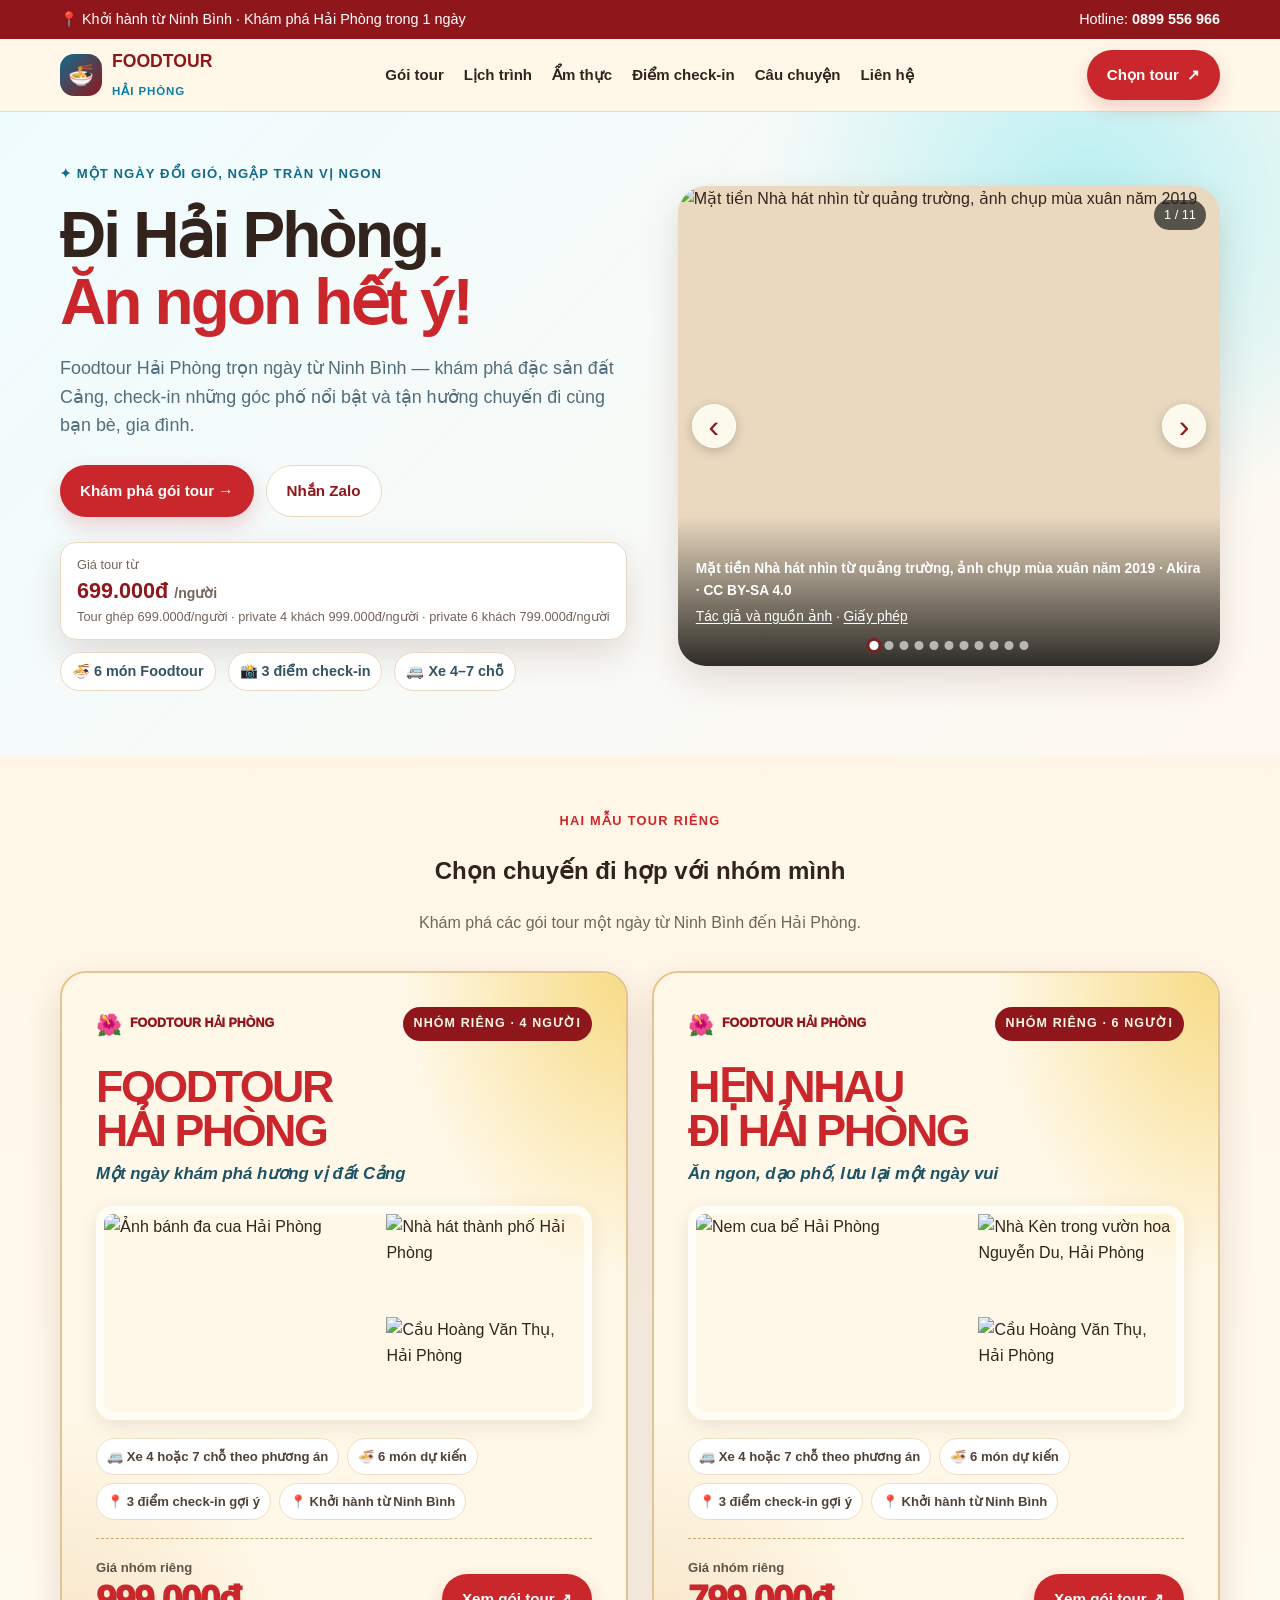
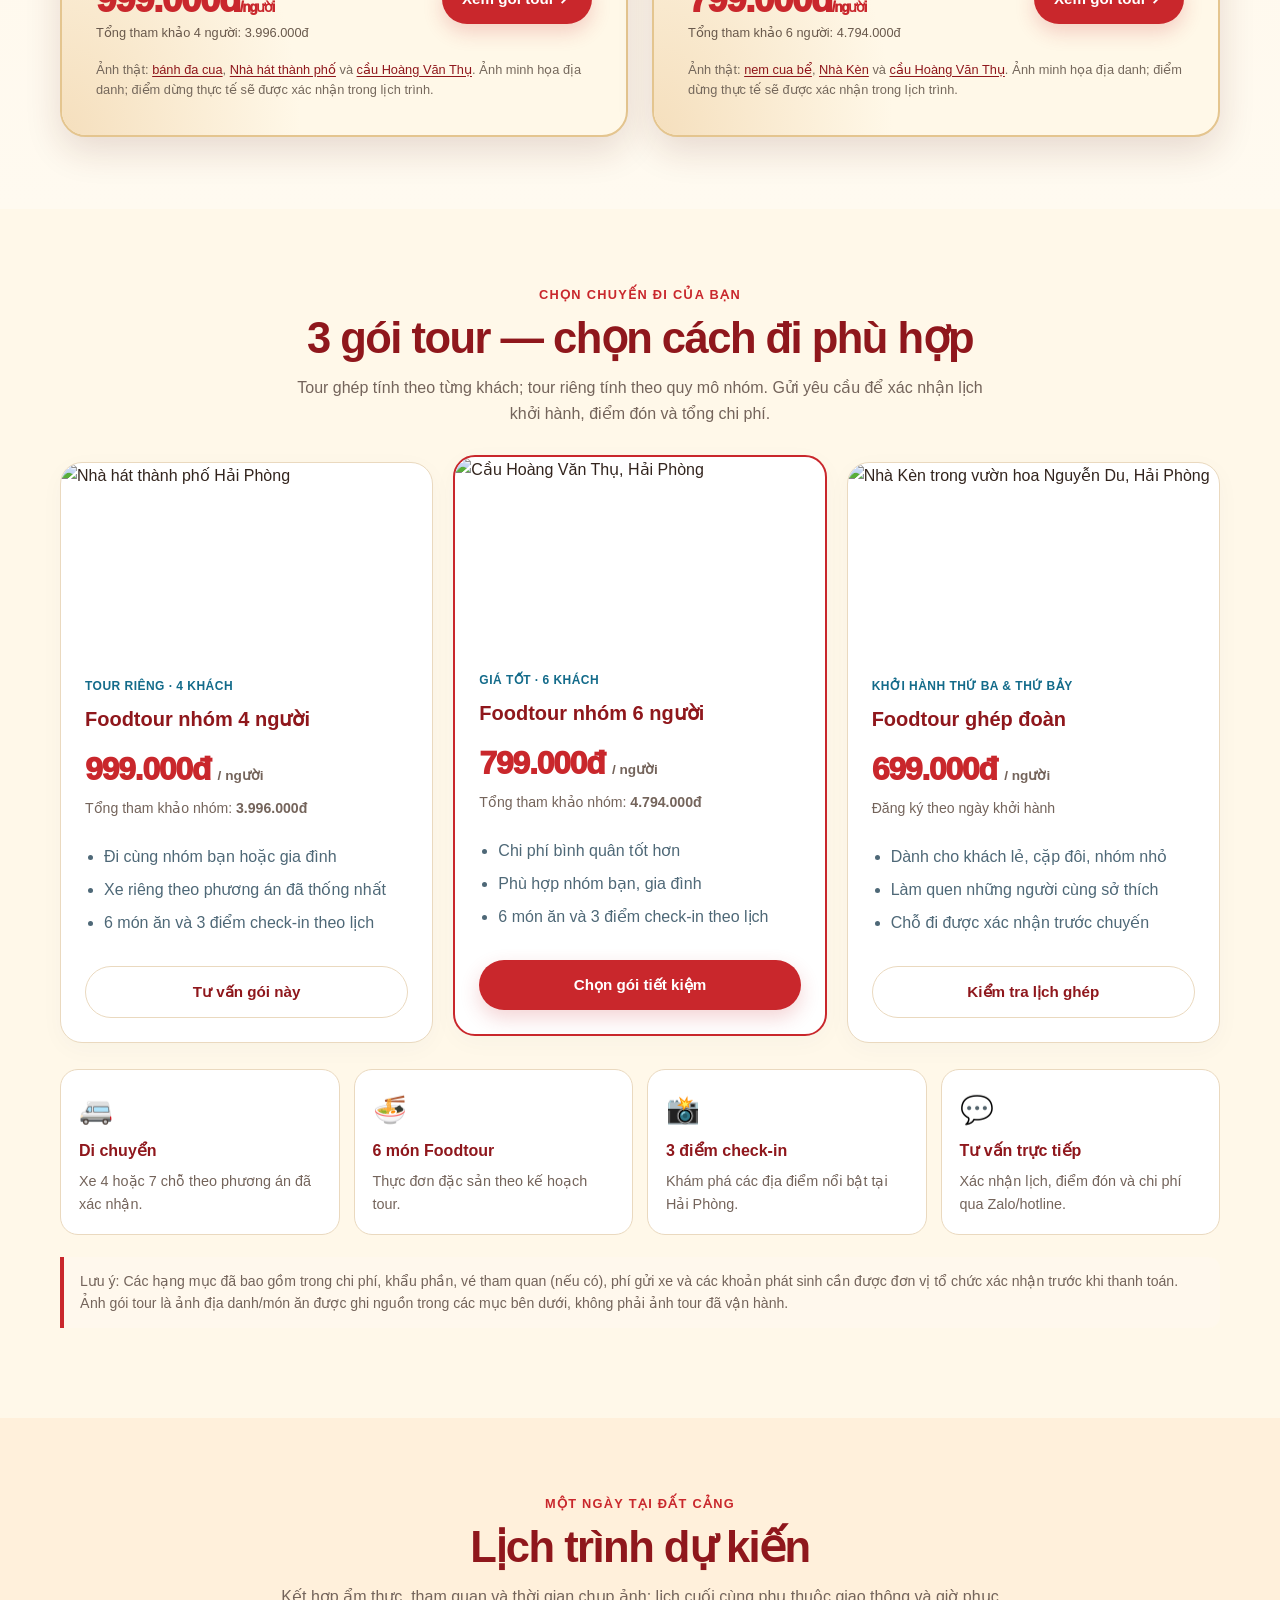
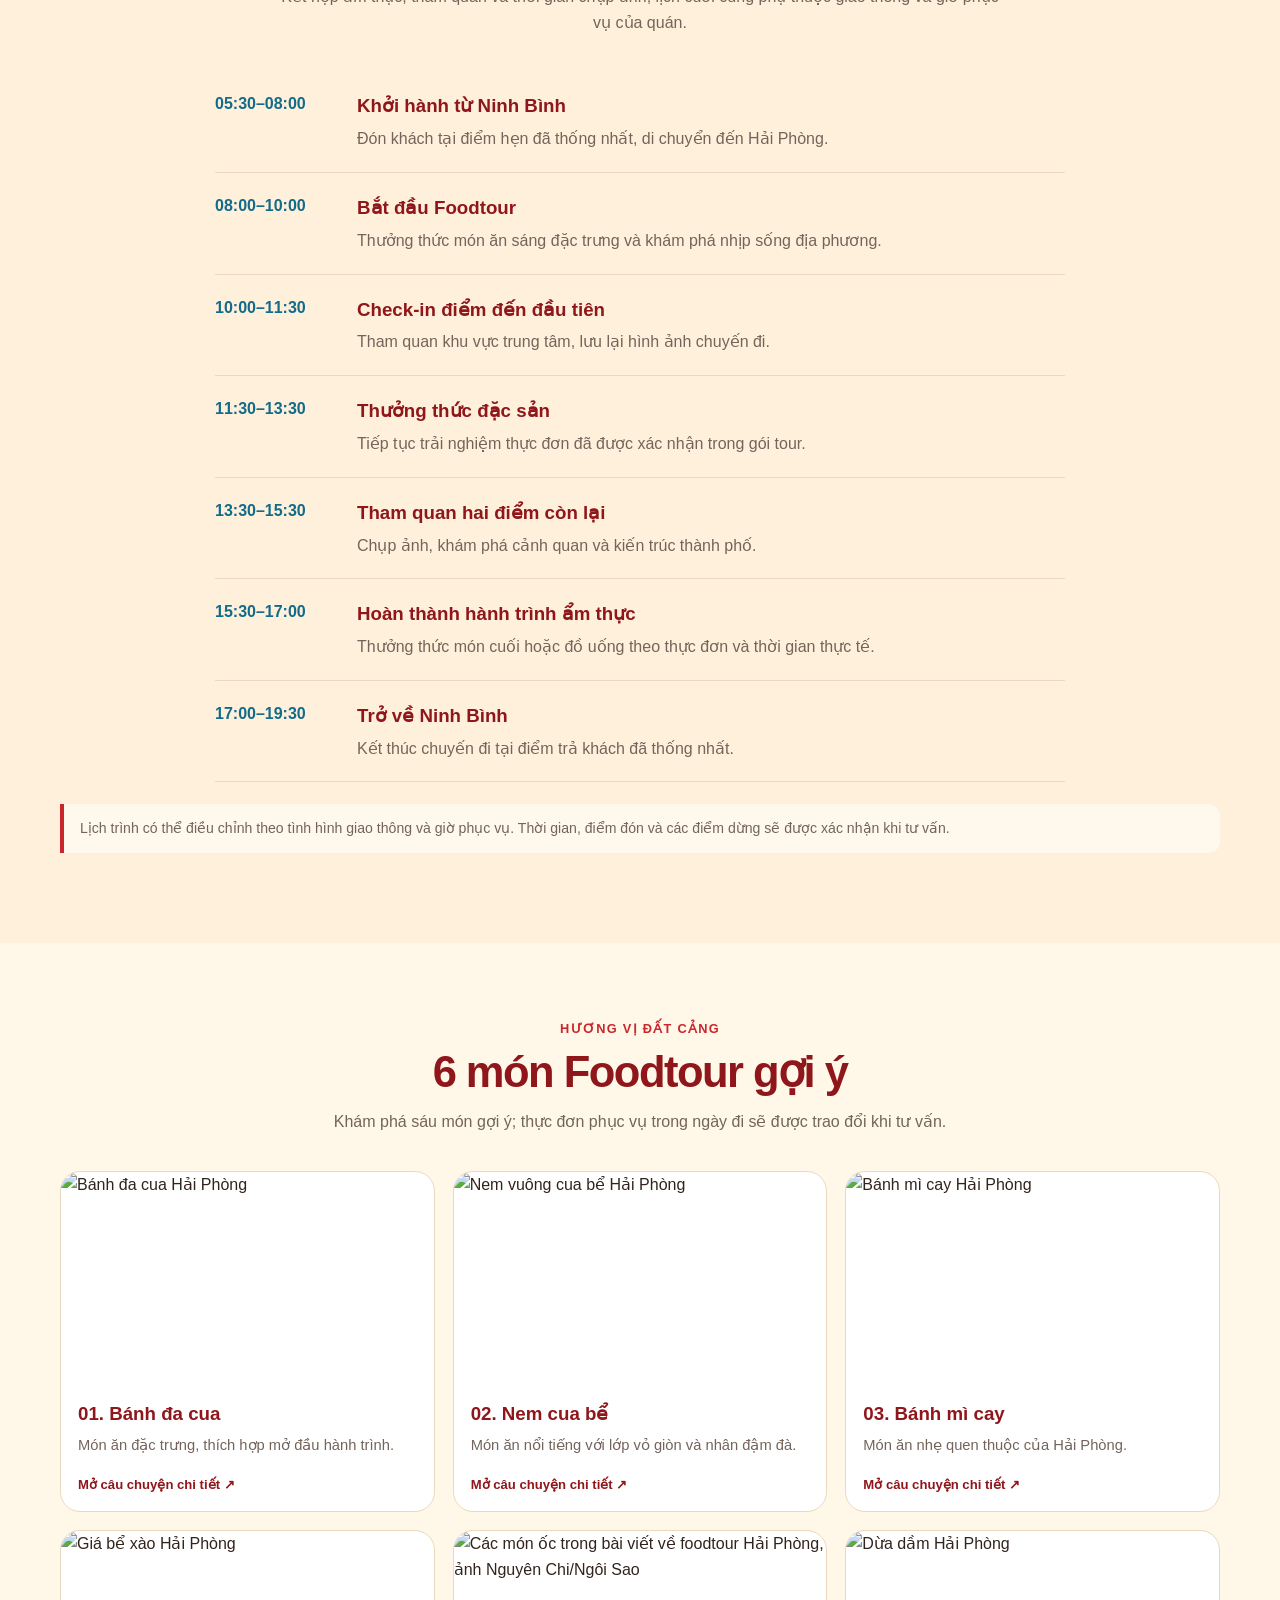
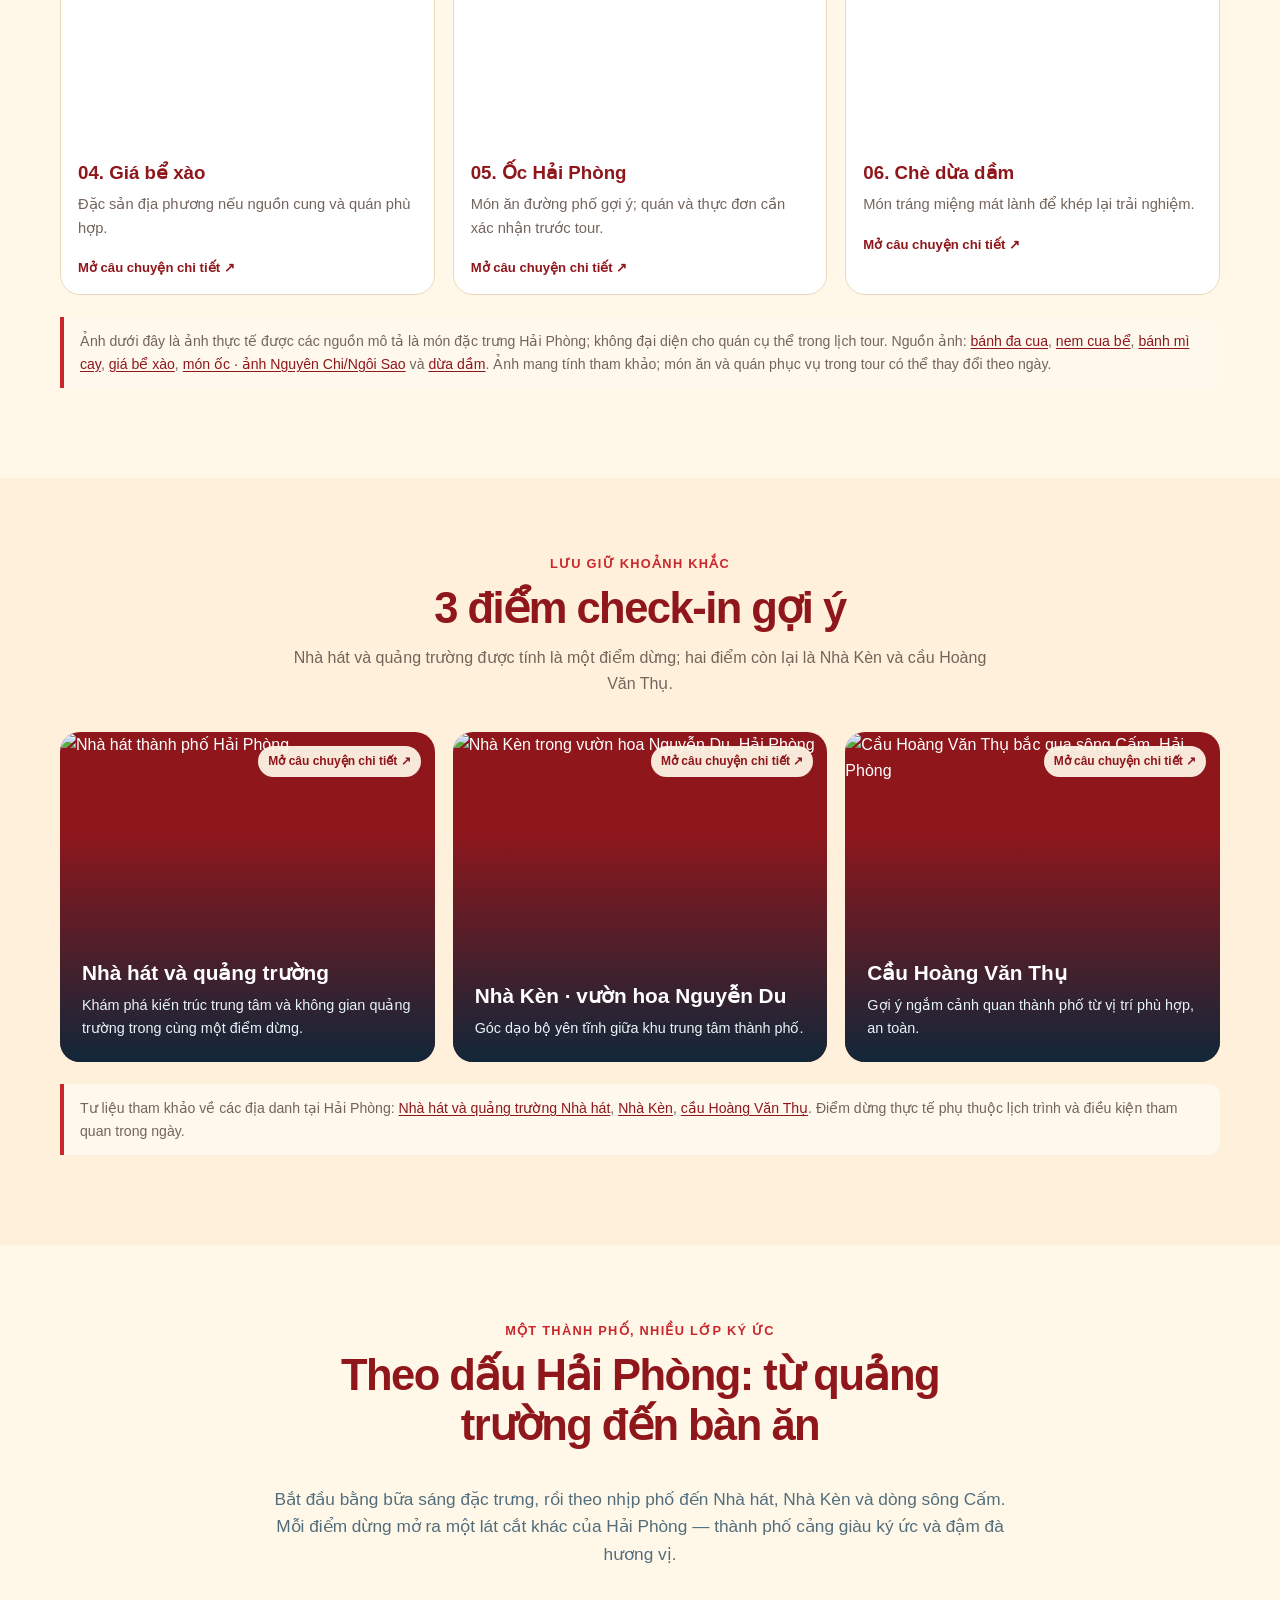
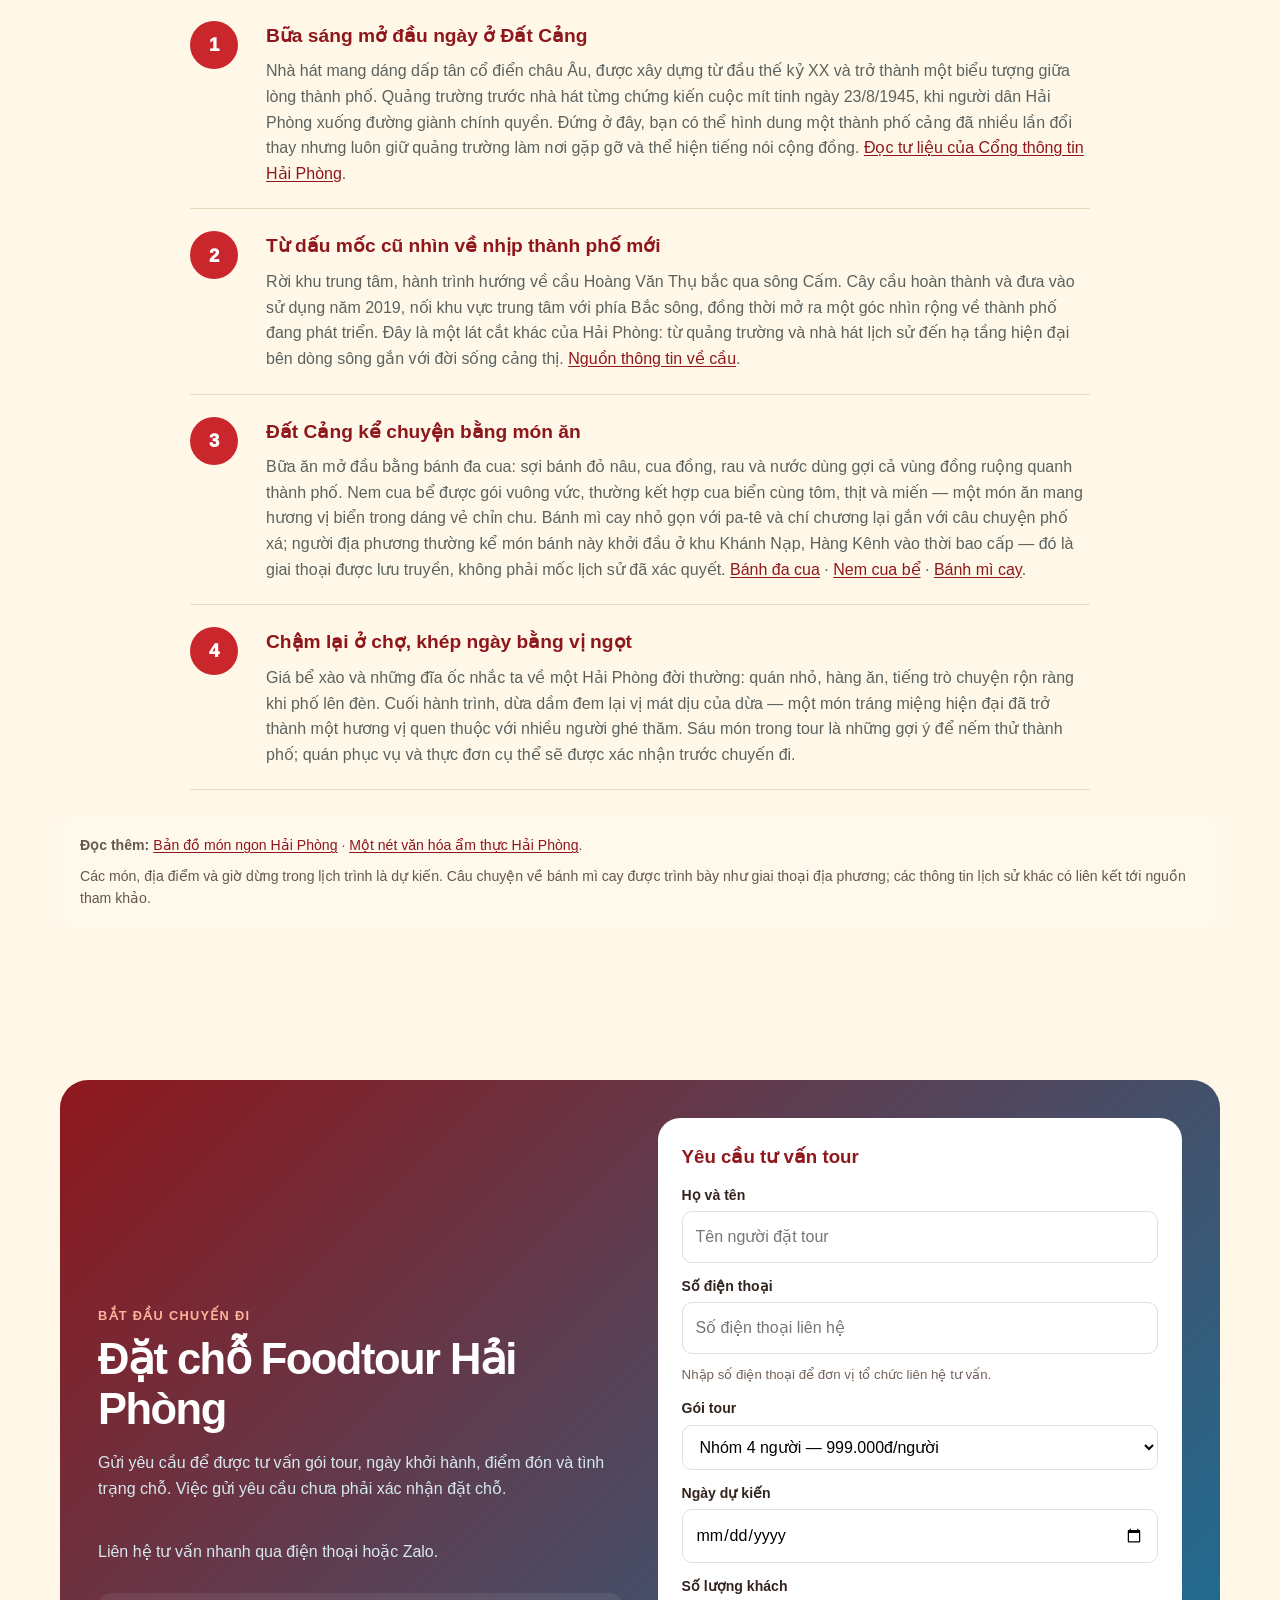
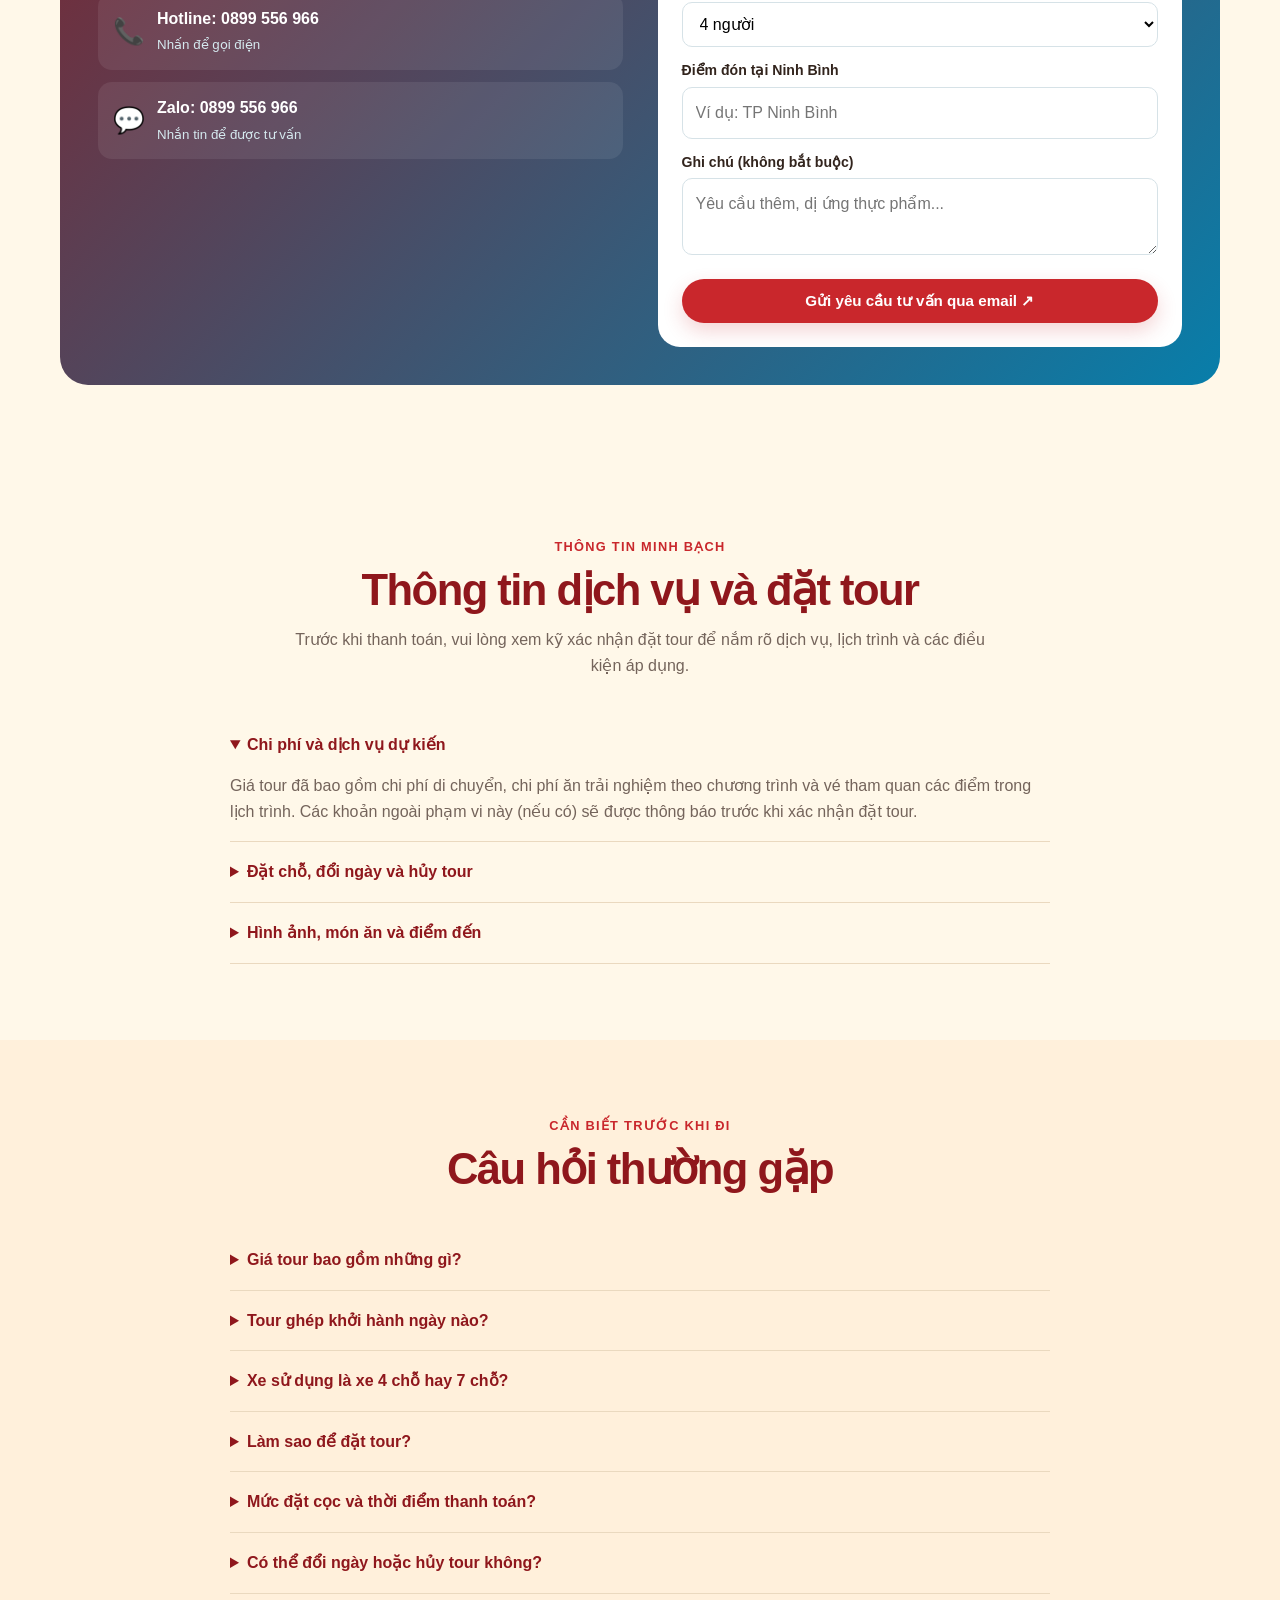
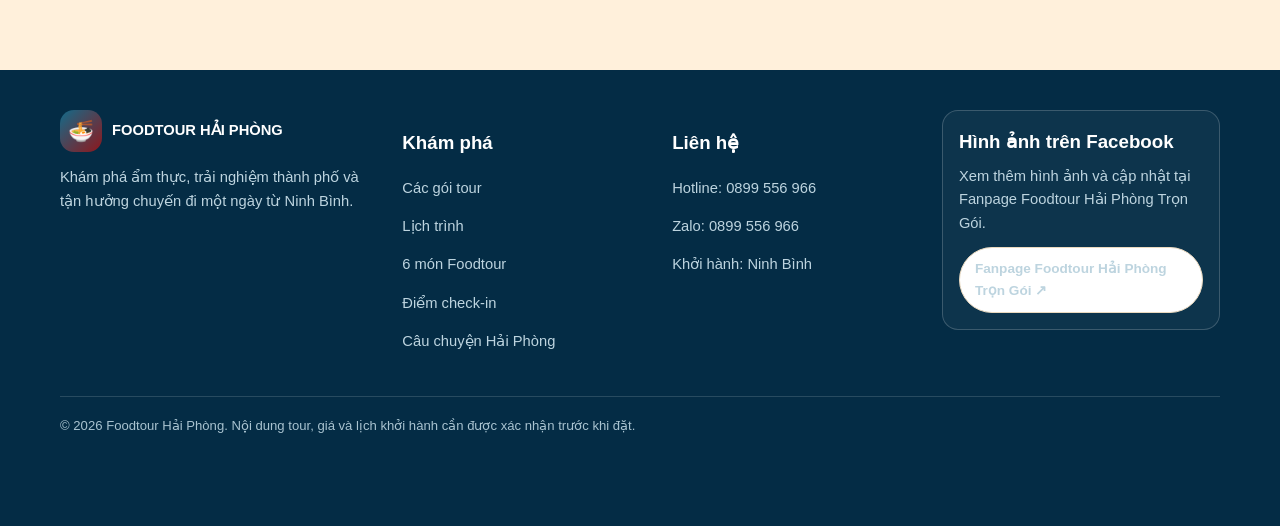
==== commit e321518f: "Update Facebook fan page link" ====
--- a/index.html
+++ b/index.html
@@ -69,7 +69,7 @@
 <form class="form" id="bookingForm" action="https://formsubmit.co/ajax/snow.homestaynb@gmail.com" method="POST"><input type="hidden" name="_subject" value="Yêu cầu tư vấn Foodtour Hải Phòng"><input type="hidden" name="_template" value="table"><h3 style="margin:0;color:var(--navy)">Yêu cầu tư vấn tour</h3><label for="name">Họ và tên</label><input id="name" name="name" autocomplete="name" minlength="2" maxlength="80" placeholder="Tên người đặt tour" required><label for="phone">Số điện thoại</label><input id="phone" name="phone" type="tel" inputmode="tel" autocomplete="tel" pattern="[0-9 +().-]{9,16}" maxlength="16" placeholder="Số điện thoại liên hệ" aria-describedby="phoneHint" required><small id="phoneHint" class="hint">Nhập số điện thoại để đơn vị tổ chức liên hệ tư vấn.</small><label for="tour">Gói tour</label><select id="tour" name="tour"><option>Nhóm 4 người — 999.000đ/người</option><option>Nhóm 6 người — 799.000đ/người</option><option>Tour ghép — 699.000đ/người (thứ Ba hoặc thứ Bảy)</option></select><label for="date">Ngày dự kiến</label><input id="date" name="date" type="date" required><label for="people">Số lượng khách</label><select id="people" name="people"><option>1 người</option><option>2 người</option><option>3 người</option><option selected>4 người</option><option>5 người</option><option>6 người</option><option>Khác — sẽ trao đổi</option></select><label for="pickup">Điểm đón tại Ninh Bình</label><input id="pickup" name="pickup" placeholder="Ví dụ: TP Ninh Bình"><label for="note">Ghi chú (không bắt buộc)</label><textarea id="note" name="note" rows="2" placeholder="Yêu cầu thêm, dị ứng thực phẩm..."></textarea><button class="btn primary" type="submit">Gửi yêu cầu tư vấn qua email ↗</button></form></div></div></section>
 <section class="section" id="chinh-sach"><div class="wrap"><div class="section-head"><div class="kicker">Thông tin minh bạch</div><h2>Thông tin dịch vụ và đặt tour</h2><p>Trước khi thanh toán, vui lòng xem kỹ xác nhận đặt tour để nắm rõ dịch vụ, lịch trình và các điều kiện áp dụng.</p></div><div class="faq"><details open><summary>Chi phí và dịch vụ dự kiến</summary><p>Giá tour đã bao gồm chi phí di chuyển, chi phí ăn trải nghiệm theo chương trình và vé tham quan các điểm trong lịch trình. Các khoản ngoài phạm vi này (nếu có) sẽ được thông báo trước khi xác nhận đặt tour.</p></details><details><summary>Đặt chỗ, đổi ngày và hủy tour</summary><p>Đặt cọc 30% tổng giá trị tour để giữ chỗ; thanh toán 70% còn lại trước khi hành trình bắt đầu để hoàn tất 100% chi phí. Điều kiện đổi ngày, hủy tour và hoàn tiền sẽ được thông báo bằng văn bản trước khi khách thanh toán.</p></details><details><summary>Hình ảnh, món ăn và điểm đến</summary><p>Hình ảnh trên trang chỉ mang tính minh họa. Thực đơn và các điểm dừng là dự kiến, cần được xác nhận theo vận hành thực tế.</p></details></div></div></section><section class="section tint"><div class="wrap"><div class="section-head"><div class="kicker">Cần biết trước khi đi</div><h2>Câu hỏi thường gặp</h2></div><div class="faq"><details><summary>Giá tour bao gồm những gì?</summary><p>Giá tour đã bao gồm chi phí di chuyển, chi phí ăn trải nghiệm theo chương trình và vé tham quan các điểm trong lịch trình. Các khoản ngoài phạm vi này (nếu có) sẽ được thông báo trước khi xác nhận đặt tour.</p></details><details><summary>Tour ghép khởi hành ngày nào?</summary><p>Lịch dự kiến là thứ Ba và thứ Bảy hằng tuần. Vui lòng liên hệ hotline hoặc Zalo để xác nhận ngày mở đoàn và số chỗ.</p></details><details><summary>Xe sử dụng là xe 4 chỗ hay 7 chỗ?</summary><p>Phương án xe được sắp xếp linh hoạt theo số lượng khách, hành lý và tình trạng vận hành. Nhân viên sẽ xác nhận loại xe trước chuyến đi.</p></details><details><summary>Làm sao để đặt tour?</summary><p>Gửi yêu cầu qua form, nhắn Zalo hoặc gọi 0899556966. Đơn vị tổ chức sẽ xác nhận lịch, chi phí và điều kiện đặt chỗ.</p></details><details><summary>Mức đặt cọc và thời điểm thanh toán?</summary><p>Đặt cọc 30% tổng giá trị tour để giữ chỗ; thanh toán 70% còn lại trước khi hành trình bắt đầu để hoàn tất 100% chi phí. Điều kiện đổi ngày, hủy tour và hoàn tiền sẽ được thông báo bằng văn bản trước khi khách thanh toán.</p></details><details><summary>Có thể đổi ngày hoặc hủy tour không?</summary><p>Chính sách đổi ngày, hủy tour và hoàn tiền cần được cung cấp rõ trong xác nhận đặt tour trước khi khách thanh toán.</p></details></div></div></section>
 </main>
-<footer class="footer"><div class="wrap"><div class="footgrid"><div><a class="brand" href="#home" style="color:white"><span class="logo">🍜</span><span>FOODTOUR HẢI PHÒNG</span></a><p>Khám phá ẩm thực, trải nghiệm thành phố và tận hưởng chuyến đi một ngày từ Ninh Bình.</p></div><div><h3>Khám phá</h3><p><a href="#goi-tour">Các gói tour</a></p><p><a href="#lich-trinh">Lịch trình</a></p><p><a href="#am-thuc">6 món Foodtour</a></p><p><a href="#checkin">Điểm check-in</a></p><p><a href="#cau-chuyen">Câu chuyện Hải Phòng</a></p></div><div><h3>Liên hệ</h3><p>Hotline: <a href="tel:0899556966">0899 556 966</a></p><p>Zalo: <a href="https://zalo.me/0899556966" data-zalo-link target="_blank" rel="noopener">0899 556 966</a></p><p>Khởi hành: Ninh Bình</p></div><div class="facebook-card"><h3>Hình ảnh trên Facebook</h3><p>Xem thêm hình ảnh và cập nhật tại trang Facebook Kankoo Vietnam.</p><a class="btn secondary" href="https://www.facebook.com/Kankoovietnam" target="_blank" rel="noopener noreferrer" aria-label="Mở Facebook Kankoo Vietnam">Facebook Kankoo Vietnam ↗</a></div></div><div class="copyright">© <span id="year"></span> Foodtour Hải Phòng. Nội dung tour, giá và lịch khởi hành cần được xác nhận trước khi đặt.</div></div></footer>
+<footer class="footer"><div class="wrap"><div class="footgrid"><div><a class="brand" href="#home" style="color:white"><span class="logo">🍜</span><span>FOODTOUR HẢI PHÒNG</span></a><p>Khám phá ẩm thực, trải nghiệm thành phố và tận hưởng chuyến đi một ngày từ Ninh Bình.</p></div><div><h3>Khám phá</h3><p><a href="#goi-tour">Các gói tour</a></p><p><a href="#lich-trinh">Lịch trình</a></p><p><a href="#am-thuc">6 món Foodtour</a></p><p><a href="#checkin">Điểm check-in</a></p><p><a href="#cau-chuyen">Câu chuyện Hải Phòng</a></p></div><div><h3>Liên hệ</h3><p>Hotline: <a href="tel:0899556966">0899 556 966</a></p><p>Zalo: <a href="https://zalo.me/0899556966" data-zalo-link target="_blank" rel="noopener">0899 556 966</a></p><p>Khởi hành: Ninh Bình</p></div><div class="facebook-card"><h3>Hình ảnh trên Facebook</h3><p>Xem thêm hình ảnh và cập nhật tại Fanpage Foodtour Hải Phòng Trọn Gói.</p><a class="btn secondary" href="https://www.facebook.com/Foodtourhaiphongtrongoi" target="_blank" rel="noopener noreferrer" aria-label="Mở Fanpage Foodtour Hải Phòng Trọn Gói">Fanpage Foodtour Hải Phòng Trọn Gói ↗</a></div></div><div class="copyright">© <span id="year"></span> Foodtour Hải Phòng. Nội dung tour, giá và lịch khởi hành cần được xác nhận trước khi đặt.</div></div></footer>
 <div class="sticky-cta"><a class="btn secondary" href="tel:0899556966">☎ Gọi hotline</a><a class="btn primary" href="https://zalo.me/0899556966" data-zalo-link target="_blank" rel="noopener">Nhắn Zalo</a></div>
 <script>
 const CONTACT_PHONE = '0899556966';
